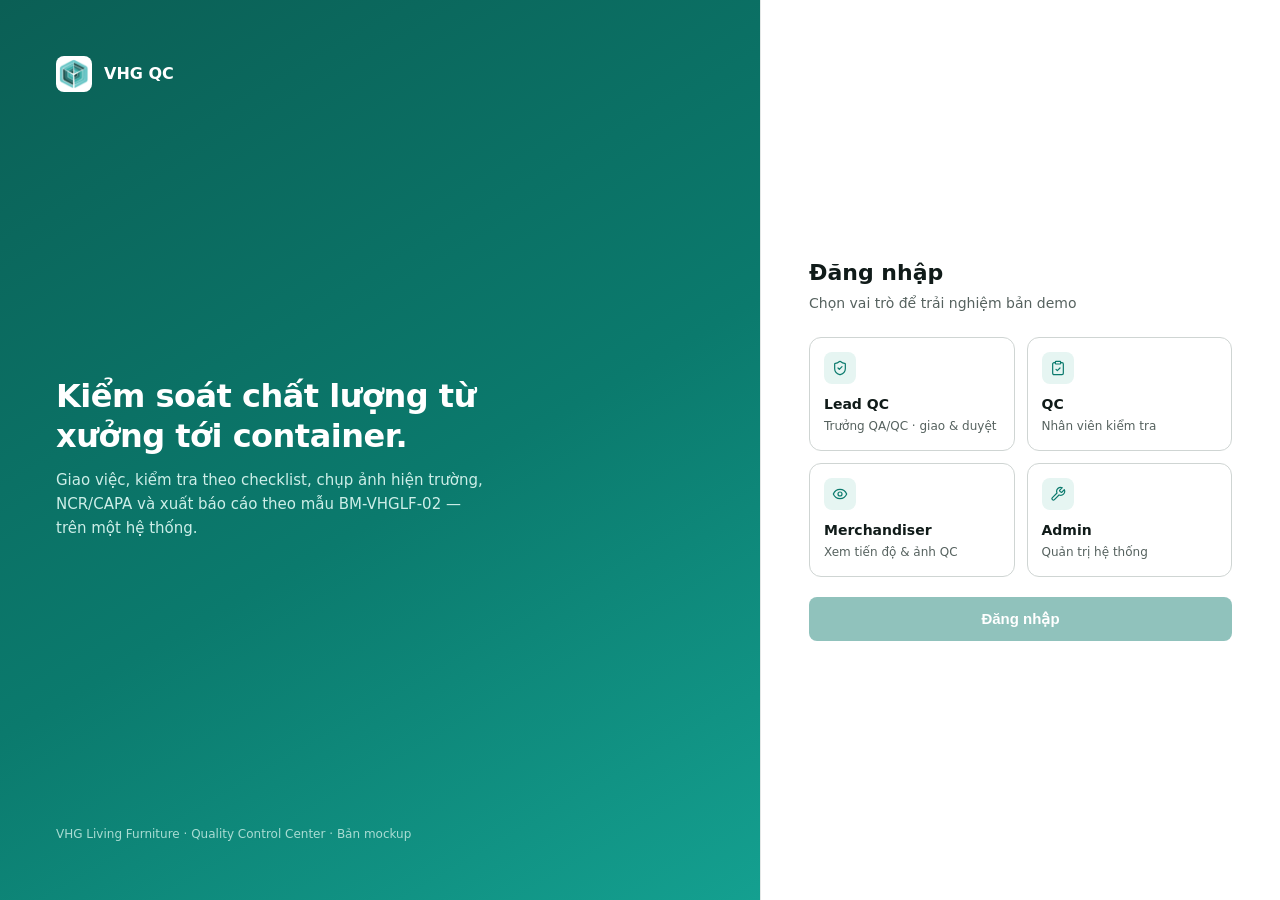
==== vhg-qc.html @ 9bf20093 "Lead QC được sửa và bắt đầu phiếu do chính mình tạo - canEditTask: Lead QC chỉ sửa phiếu có createdB" ====
<!doctype html>
<html lang="vi">
<head>
<meta charset="utf-8">
<meta name="viewport" content="width=device-width, initial-scale=1, viewport-fit=cover">
<link rel="manifest" href="manifest.webmanifest">
<meta name="theme-color" content="#0b7a6d">
<meta name="mobile-web-app-capable" content="yes"><meta name="apple-mobile-web-app-capable" content="yes">
<meta name="apple-mobile-web-app-title" content="VHG QC"><link rel="apple-touch-icon" href="pwa/apple-touch-icon.png">

<title>VHG QC — Quality Control</title>
<style>
/* VHGSTYLE — design tokens ported from vhg-qc.html */
:root{
  --bg:#f5f6f6;--surface:#fff;--surface-2:#f7f8f8;--surface-3:#eef0ef;--hover:#f1f6f5;
  --line:#e3e7e6;--line-2:#cfd5d3;--text:#101b19;--text-2:#3b4744;--muted:#56625f;--muted-2:#6b7673;
  --primary:#0b7a6d;--primary-2:#0f8f80;--primary-soft:#e6f5f2;--primary-line:#b6e1d9;--primary-text:#0b6c61;
  --green:#126b33;--green-fill:#16a34a;--green-soft:#e8f6ed;--amber:#9a4507;--amber-fill:#f59e0b;--amber-soft:#fdf3e1;
  --red:#ad2b27;--red-fill:#dc3b35;--red-soft:#fdecea;--blue:#1d4fd8;--blue-soft:#eaf1fe;--violet:#5b3dc0;--violet-soft:#f0ecfc;
  --shadow-1:0 1px 2px rgba(16,27,25,.05);--shadow-2:0 4px 16px rgba(16,27,25,.08);--shadow-3:0 16px 40px rgba(16,27,25,.16);
  --r:8px;--r-lg:12px;--r-xl:16px;--sidebar-w:240px;--header-h:56px;
  --font:'Inter',ui-sans-serif,system-ui,-apple-system,'Segoe UI',Roboto,sans-serif;
  --card:var(--surface);--accent:var(--primary);--accent-dark:var(--primary-2);--pass:var(--green-fill);--fail:var(--red-fill);
  --na:var(--muted-2);--warn:var(--amber-fill);--border:var(--line);--shadow:var(--shadow-1);color-scheme:light;
}
:root[data-theme="dark"]{
  --bg:#0c1312;--surface:#121b19;--surface-2:#16211f;--surface-3:#1c2926;--hover:#173029;
  --line:#22302d;--line-2:#31423e;--text:#e7efed;--text-2:#c4d0cd;--muted:#93a29e;--muted-2:#6d7c78;
  --primary:#22b5a2;--primary-2:#2fcab5;--primary-soft:#123430;--primary-line:#1f5a52;--primary-text:#4fd6c3;
  --green:#4ade80;--green-soft:#11301f;--amber:#fbbf24;--amber-soft:#33270e;--red:#ff7b74;--red-soft:#3a1a19;
  --blue:#6b9bff;--blue-soft:#172440;--violet:#a78bfa;--violet-soft:#241d3d;
  --shadow-1:0 1px 2px rgba(0,0,0,.3);--shadow-2:0 4px 16px rgba(0,0,0,.35);--shadow-3:0 16px 40px rgba(0,0,0,.5);color-scheme:dark;
}
*{box-sizing:border-box;margin:0;padding:0}
body{font-family:var(--font);font-size:14px;line-height:20px;background:var(--bg);color:var(--text);min-height:100vh;-webkit-font-smoothing:antialiased}
svg.i{width:16px;height:16px;flex:none;stroke:currentColor;fill:none;stroke-width:1.8;stroke-linecap:round;stroke-linejoin:round}

/* ── LOGIN ── */
#login-screen{display:flex;align-items:center;justify-content:center;min-height:100vh;background:var(--bg)}
.login-box{background:var(--card);border-radius:16px;padding:40px;width:420px;box-shadow:0 8px 32px rgba(0,0,0,.12)}
.login-logo{display:flex;align-items:center;gap:10px;margin-bottom:28px}
.login-logo .logo-icon{width:40px;height:40px;background:var(--accent);border-radius:10px;display:flex;align-items:center;justify-content:center;color:#fff;font-size:20px}
.login-logo h1{font-size:20px;font-weight:700;color:var(--accent)}
.login-logo p{font-size:11px;color:var(--muted)}
.role-grid{display:grid;grid-template-columns:1fr 1fr;gap:10px;margin-bottom:20px}
.role-card{border:2px solid var(--border);border-radius:10px;padding:14px;cursor:pointer;transition:.15s;text-align:left}
.role-card:hover{border-color:var(--accent);background:#f0fdf9}
.role-card.selected{border-color:var(--accent);background:#f0fdf9}
.role-card .rc-icon{font-size:22px;margin-bottom:6px}
.role-card .rc-name{font-weight:600;font-size:13px}
.role-card .rc-desc{font-size:11px;color:var(--muted);margin-top:2px}
.btn-login{width:100%;padding:12px;background:var(--accent);color:#fff;border:none;border-radius:8px;font-size:15px;font-weight:600;cursor:pointer;transition:.15s}
.btn-login:hover{background:var(--accent-dark)}
.btn-login:disabled{opacity:.5;cursor:not-allowed}

/* ── APP SHELL ── */
#app{display:none;min-height:100vh}
.sidebar{position:fixed;left:0;top:0;bottom:0;width:var(--sidebar-w);background:var(--card);border-right:1px solid var(--border);display:flex;flex-direction:column;z-index:100}
.sb-header{padding:16px;border-bottom:1px solid var(--border)}
.sb-logo{display:flex;align-items:center;gap:8px}
.sb-logo .logo-icon{width:32px;height:32px;background:var(--accent);border-radius:8px;display:flex;align-items:center;justify-content:center;color:#fff;font-size:16px}
.sb-logo .logo-text{font-weight:700;font-size:14px;color:var(--accent)}
.sb-logo .logo-sub{font-size:10px;color:var(--muted)}
.sb-nav{flex:1;padding:8px 0;overflow-y:auto}
.nav-item{display:flex;align-items:center;gap:10px;padding:9px 14px;cursor:pointer;border-radius:8px;margin:1px 6px;color:var(--muted);font-size:13px;position:relative;transition:.12s}
.nav-item:hover{background:var(--bg);color:var(--text)}
.nav-item.active{background:#f0fdf9;color:var(--accent);font-weight:600}
.nav-item .ni-icon{font-size:16px;width:20px;text-align:center}
.nav-item .ni-badge{margin-left:auto;background:var(--fail);color:#fff;border-radius:99px;font-size:10px;font-weight:700;padding:1px 6px;min-width:18px;text-align:center}
.sb-footer{padding:12px;border-top:1px solid var(--border)}
.user-info{display:flex;align-items:center;gap:8px;padding:8px;border-radius:8px;cursor:pointer;margin-bottom:4px}
.user-info:hover{background:var(--bg)}
.avatar{width:32px;height:32px;border-radius:50%;display:flex;align-items:center;justify-content:center;font-size:12px;font-weight:700;color:#fff;flex-shrink:0}
.user-info .user-name{font-weight:600;font-size:12px}
.user-info .user-role{font-size:10px;color:var(--muted)}
.btn-logout{width:100%;padding:7px;border:1px solid var(--border);background:transparent;border-radius:7px;cursor:pointer;font-size:12px;color:var(--muted);transition:.12s}
.btn-logout:hover{background:var(--fail);color:#fff;border-color:var(--fail)}

/* ── MAIN ── */
.main{margin-left:var(--sidebar-w);min-height:100vh;display:flex;flex-direction:column}
.page-header{position:sticky;top:0;background:var(--card);border-bottom:1px solid var(--border);padding:0 24px;height:var(--header-h);display:flex;align-items:center;justify-content:space-between;z-index:50}
.page-header h2{font-size:17px;font-weight:700}
.page-header .header-actions{display:flex;gap:8px;align-items:center}
.page-content{padding:24px;flex:1}

/* ── COMPONENTS ── */
.kpi-row{display:grid;grid-template-columns:repeat(4,1fr);gap:16px;margin-bottom:24px}
.kpi-card{background:var(--card);border-radius:12px;padding:16px 20px;box-shadow:var(--shadow)}
.kpi-card .kpi-label{font-size:12px;color:var(--muted);margin-bottom:6px}
.kpi-card .kpi-value{font-size:28px;font-weight:700}
.kpi-card.orange .kpi-value{color:var(--warn)}
.kpi-card.red .kpi-value{color:var(--fail)}
.kpi-card.teal .kpi-value{color:var(--accent)}
.kpi-card.green .kpi-value{color:var(--pass)}

.section-title{font-size:14px;font-weight:600;margin-bottom:12px;color:var(--text)}
.card{background:var(--card);border-radius:12px;padding:16px;box-shadow:var(--shadow);margin-bottom:10px}

/* Table */
.tbl-wrap{background:var(--card);border-radius:12px;overflow:hidden;box-shadow:var(--shadow)}
table{width:100%;border-collapse:collapse}
th{font-size:11px;font-weight:600;color:var(--muted);text-transform:uppercase;letter-spacing:.5px;padding:10px 14px;text-align:left;border-bottom:1px solid var(--border);background:var(--bg)}
td{padding:11px 14px;border-bottom:1px solid var(--border);font-size:13px;vertical-align:middle}
tr:last-child td{border-bottom:none}
tr:hover td{background:var(--bg);cursor:pointer}

/* Badges */
.badge{display:inline-flex;align-items:center;gap:4px;padding:3px 8px;border-radius:99px;font-size:11px;font-weight:600}
.badge.pass{background:#dcfce7;color:#15803d}
.badge.fail{background:#fee2e2;color:#b91c1c}
.badge.na{background:#f3f4f6;color:#374151}
.badge.pending{background:#fef3c7;color:#92400e}
.badge.submitted{background:#dbeafe;color:#1d4ed8}
.badge.approved{background:#dcfce7;color:#15803d}
.badge.rejected{background:#fee2e2;color:#b91c1c}
.badge.draft{background:#f3f4f6;color:#374151}
.badge.open{background:#fee2e2;color:#b91c1c}
.badge.in-progress{background:#fef3c7;color:#92400e}
.badge.closed{background:#dcfce7;color:#15803d}
.badge.critical{background:#fee2e2;color:#b91c1c}
.badge.major{background:#fef3c7;color:#92400e}
.badge.minor{background:#f3f4f6;color:#374151}
.badge.role-lead{background:#dbeafe;color:#1d4ed8}
.badge.role-qc{background:#f0fdf9;color:#0f766e}
.badge.role-mer{background:#ede9fe;color:#6d28d9}
.badge.role-admin{background:#f3f4f6;color:#374151}

/* Buttons */
.btn{display:inline-flex;align-items:center;gap:5px;padding:7px 14px;border-radius:7px;font-size:13px;font-weight:500;cursor:pointer;border:none;transition:.12s}
.btn-primary{background:var(--accent);color:#fff}
.btn-primary:hover{background:var(--accent-dark)}
.btn-success{background:var(--pass);color:#fff}
.btn-success:hover{background:#15803d}
.btn-danger{background:var(--fail);color:#fff}
.btn-danger:hover{background:#b91c1c}
.btn-warn{background:var(--warn);color:#fff}
.btn-warn:hover{background:#b45309}
.btn-outline{background:transparent;border:1px solid var(--border);color:var(--text)}
.btn-outline:hover{background:var(--bg)}
.btn-sm{padding:5px 10px;font-size:12px}

/* Filter chips */
.filter-bar{display:flex;gap:6px;margin-bottom:16px;flex-wrap:wrap}
.chip{padding:5px 12px;border-radius:99px;border:1px solid var(--border);cursor:pointer;font-size:12px;font-weight:500;background:var(--card);color:var(--muted);transition:.12s}
.chip:hover,.chip.active{background:var(--accent);color:#fff;border-color:var(--accent)}

/* Tabs */
.tabs{display:flex;border-bottom:2px solid var(--border);margin-bottom:20px}
.tab{padding:8px 16px;cursor:pointer;font-size:13px;font-weight:500;color:var(--muted);border-bottom:2px solid transparent;margin-bottom:-2px;transition:.12s}
.tab:hover{color:var(--text)}
.tab.active{color:var(--accent);border-color:var(--accent)}

/* Type chips */
.type-chip{display:inline-flex;align-items:center;gap:4px;padding:4px 10px;border-radius:6px;font-size:11px;font-weight:700;background:#f0fdf9;color:var(--accent);border:1px solid #99f6e4}

/* Inspect form */
.check-card{background:var(--card);border-radius:10px;padding:16px;margin-bottom:10px;box-shadow:var(--shadow);border-left:3px solid var(--border)}
.check-card.pass-state{border-left-color:var(--pass)}
.check-card.fail-state{border-left-color:var(--fail)}
.check-card.na-state{border-left-color:var(--na)}
.check-label{font-size:14px;font-weight:600;margin-bottom:12px}
.check-btns{display:flex;gap:8px;margin-bottom:10px}
.check-btn{flex:1;padding:9px;border-radius:7px;border:2px solid var(--border);background:transparent;cursor:pointer;font-size:13px;font-weight:600;color:var(--muted);transition:.12s;text-align:center}
.check-btn:hover.pass-btn{border-color:var(--pass);color:var(--pass)}
.check-btn:hover.fail-btn{border-color:var(--fail);color:var(--fail)}
.check-btn:hover.na-btn{border-color:var(--na);color:var(--na)}
.check-btn.pass-btn.active{background:var(--pass);color:#fff;border-color:var(--pass)}
.check-btn.fail-btn.active{background:var(--fail);color:#fff;border-color:var(--fail)}
.check-btn.na-btn.active{background:var(--na);color:#fff;border-color:var(--na)}
.fail-panel{display:none;padding:12px;background:#fef2f2;border-radius:8px;margin-top:8px;border:1px solid #fecaca}
.fail-panel.show{display:block}
.sev-btns{display:flex;gap:6px;margin:8px 0}
.sev-btn{padding:5px 12px;border-radius:6px;border:1px solid var(--border);cursor:pointer;font-size:11px;font-weight:600;background:var(--card);transition:.12s}
.sev-btn.active.critical{background:#fee2e2;color:#b91c1c;border-color:#fca5a5}
.sev-btn.active.major{background:#fef3c7;color:#92400e;border-color:#fcd34d}
.sev-btn.active.minor{background:#f3f4f6;color:#374151;border-color:#d1d5db}
.check-note{width:100%;margin-top:8px;padding:7px 10px;border:1px solid var(--border);border-radius:7px;font-size:13px;background:var(--card);color:var(--text);resize:vertical;min-height:40px;font-family:inherit}
.insp-footer{position:sticky;bottom:0;background:var(--card);border-top:1px solid var(--border);padding:12px 24px;display:flex;align-items:center;justify-content:space-between}
.insp-progress{font-size:13px;color:var(--muted)}
.insp-progress span{font-weight:700;color:var(--text)}

/* Modal */
.modal-overlay{display:none;position:fixed;inset:0;background:rgba(0,0,0,.4);z-index:200;align-items:center;justify-content:center}
.modal-overlay.show{display:flex}
.modal{background:var(--card);border-radius:14px;padding:28px;min-width:440px;max-width:580px;max-height:80vh;overflow-y:auto;position:relative}
.modal-title{font-size:17px;font-weight:700;margin-bottom:4px}
.modal-sub{font-size:12px;color:var(--muted);margin-bottom:20px}
.form-group{margin-bottom:16px}
.form-label{display:block;font-size:12px;font-weight:600;color:var(--muted);margin-bottom:6px;text-transform:uppercase;letter-spacing:.4px}
.form-input,.form-select,.form-textarea{width:100%;padding:9px 12px;border:1px solid var(--border);border-radius:8px;font-size:13px;background:var(--card);color:var(--text);font-family:inherit}
.form-input:focus,.form-select:focus,.form-textarea:focus{outline:none;border-color:var(--accent);box-shadow:0 0 0 2px rgba(13,148,136,.12)}
.form-textarea{resize:vertical;min-height:70px}
.type-chips-grid{display:grid;grid-template-columns:repeat(4,1fr);gap:6px}
.type-sel{padding:7px 6px;border:2px solid var(--border);border-radius:7px;cursor:pointer;text-align:center;font-size:11px;font-weight:700;transition:.12s;color:var(--muted)}
.type-sel:hover{border-color:var(--accent);color:var(--accent)}
.type-sel.selected{border-color:var(--accent);background:#f0fdf9;color:var(--accent)}
.modal-footer{display:flex;justify-content:flex-end;gap:8px;margin-top:20px;padding-top:16px;border-top:1px solid var(--border)}

/* Right panel */
.side-panel.full{width:calc(100vw - 240px)}
.df-etxt{width:100%;min-height:0;resize:vertical;font:inherit;font-size:13px;line-height:1.5;padding:5px 8px;background:transparent;border:1px dashed var(--border);border-radius:6px}
.df-etxt:hover{border-color:var(--accent)}.df-etxt:focus{background:var(--card);border-style:solid;outline:none;border-color:var(--accent)}
.df-etxt.df-b{font-weight:700}.df-etxt.df-spec{font-size:12px;color:var(--muted);margin-top:3px}
.side-panel{position:fixed;right:-110vw;top:0;bottom:0;width:min(1000px,85vw);background:var(--card);border-left:1px solid var(--border);z-index:150;overflow-y:auto;transition:right .2s ease;box-shadow:-4px 0 20px rgba(0,0,0,.08)}
.side-panel.open{right:0}
.sp-header{padding:16px 20px;border-bottom:1px solid var(--border);display:flex;align-items:center;justify-content:space-between;position:sticky;top:0;background:var(--card)}
.sp-body{padding:20px}
.sp-close{background:none;border:none;cursor:pointer;font-size:20px;color:var(--muted);padding:4px}
.sp-overlay{display:none;position:fixed;inset:0;z-index:149}
.sp-overlay.show{display:block}

/* NCR warning */
.ncr-warn{background:#fffbeb;border:1px solid #fcd34d;border-radius:8px;padding:12px;margin-bottom:12px;display:flex;align-items:flex-start;gap:8px}
.ncr-warn .warn-icon{font-size:16px;flex-shrink:0;margin-top:1px}
.ncr-warn .warn-text{font-size:13px}
.ncr-warn .warn-text strong{display:block;margin-bottom:2px;color:var(--warn)}

/* Info row */
.info-row{display:flex;align-items:center;justify-content:space-between;padding:8px 0;border-bottom:1px solid var(--border)}
.info-row:last-child{border-bottom:none}
.info-row .info-label{font-size:12px;color:var(--muted)}
.info-row .info-value{font-size:13px;font-weight:500}

/* Progress bar */
.progress-bar{height:6px;background:var(--border);border-radius:3px;overflow:hidden;margin-top:4px}
.progress-fill{height:100%;border-radius:3px;background:var(--accent);transition:width .3s}

/* Staff card */
.staff-grid{display:grid;grid-template-columns:repeat(2,1fr);gap:14px}
.staff-card{background:var(--card);border-radius:12px;padding:16px;box-shadow:var(--shadow);display:flex;gap:12px}
.staff-card .staff-info{flex:1}
.staff-card .staff-name{font-weight:600;font-size:14px}
.staff-card .staff-role{font-size:11px;color:var(--muted);margin-bottom:10px}
.staff-stat{display:flex;justify-content:space-between;align-items:center;font-size:12px;padding:3px 0}
.staff-stat .ss-label{color:var(--muted)}
.staff-stat .ss-val{font-weight:600}
.ss-val.red{color:var(--fail)}
.ss-val.orange{color:var(--warn)}

/* SVG chart */
.chart-wrap{background:var(--card);border-radius:12px;padding:20px;box-shadow:var(--shadow);margin-bottom:20px}
.chart-title{font-size:13px;font-weight:600;margin-bottom:16px}

/* Toast */
#toast{position:fixed;bottom:24px;right:24px;z-index:999;pointer-events:none}
.toast{background:#1f2937;color:#fff;padding:12px 18px;border-radius:10px;font-size:13px;margin-top:8px;box-shadow:0 4px 20px rgba(0,0,0,.2);animation:slideIn .2s;display:flex;align-items:center;gap:8px}
.toast.success{background:#14532d}
.toast.error{background:#7f1d1d}
@keyframes slideIn{from{transform:translateX(100px);opacity:0}to{transform:translateX(0);opacity:1}}

/* Checklist review */
.review-item{display:flex;align-items:flex-start;gap:10px;padding:10px 0;border-bottom:1px solid var(--border)}
.review-item:last-child{border-bottom:none}
.review-item .ri-label{flex:1;font-size:13px}
.review-item .ri-note{font-size:11px;color:var(--muted);margin-top:2px}

/* Photo grid */
.photo-grid{display:grid;grid-template-columns:repeat(3,1fr);gap:10px}
.photo-tile{background:var(--bg);border-radius:8px;aspect-ratio:4/3;display:flex;align-items:center;justify-content:center;font-size:12px;color:var(--muted);text-align:center;padding:8px;border:1px solid var(--border)}

/* Empty state */
.empty-state{text-align:center;padding:60px 20px;color:var(--muted)}
.empty-state .es-icon{font-size:40px;margin-bottom:12px}
.empty-state p{font-size:14px}

/* Reject panel */
.reject-panel{display:none;padding:14px;background:#fef2f2;border-radius:8px;margin-top:8px;border:1px solid #fecaca}
.reject-panel.show{display:block}

:root[data-theme="dark"] .fail-panel{background:#2d1515;border-color:#7f1d1d}
:root[data-theme="dark"] .ncr-warn{background:#1c1a0e;border-color:#78350f}
:root[data-theme="dark"] .type-sel.selected{background:#0d2922}
:root[data-theme="dark"] th{background:var(--bg)}
:root[data-theme="dark"] .reject-panel{background:#2d1515;border-color:#7f1d1d}
:root[data-theme="dark"] .np-item.unread{background:#0d2922}
.bell-wrap{position:relative}
.bell-btn{position:relative;background:transparent;border:1px solid var(--border);border-radius:8px;width:36px;height:36px;cursor:pointer;font-size:16px}
.bell-badge{position:absolute;top:-5px;right:-5px;background:var(--fail);color:#fff;border-radius:99px;font-size:10px;font-weight:700;padding:1px 5px;min-width:16px}
.notif-pop{display:none;position:absolute;right:0;top:44px;width:340px;max-height:420px;overflow:auto;background:var(--card);border:1px solid var(--border);border-radius:12px;box-shadow:0 10px 30px rgba(0,0,0,.15);z-index:300}
.notif-pop.show{display:block}
.np-head{display:flex;justify-content:space-between;align-items:center;padding:10px 12px;border-bottom:1px solid var(--border);position:sticky;top:0;background:var(--card)}
.np-item{padding:10px 12px;border-bottom:1px solid var(--border);font-size:13px;cursor:pointer}
.np-item:hover{background:var(--bg)}
.np-item.unread{background:#f0fdf9;border-left:3px solid var(--accent)}
.np-time{font-size:11px;color:var(--muted);margin-top:2px}
.np-empty{padding:24px;text-align:center;color:var(--muted);font-size:13px}
.thumbs{display:flex;flex-wrap:wrap;gap:8px;margin-top:8px}
.thumb-wrap{position:relative;width:72px}
.thumb{width:72px;height:72px;object-fit:cover;border-radius:6px;border:1px solid var(--border);cursor:zoom-in;display:block}
.thumb-del{position:absolute;top:-6px;right:-6px;width:20px;height:20px;border-radius:50%;border:none;background:var(--fail);color:#fff;font-size:11px;cursor:pointer}
.thumb-cap{font-size:10px;color:var(--muted);white-space:nowrap;overflow:hidden;text-overflow:ellipsis}
.fol-box{padding:10px 12px;background:var(--bg);border-radius:8px;margin-bottom:12px}
.fol-av{display:flex;gap:2px}
.tl{border-left:2px solid var(--border);margin-left:6px;padding-left:14px}
.tl-ev{position:relative;font-size:12px;margin-bottom:10px}
.tl-ev:before{content:'';position:absolute;left:-20px;top:3px;width:10px;height:10px;border-radius:50%;background:var(--accent)}
.tl-sub{color:var(--muted);margin-top:2px}
.ph-card{background:var(--card);border-radius:10px;overflow:hidden;box-shadow:var(--shadow)}
.ph-card img{width:100%;aspect-ratio:4/3;object-fit:cover;display:block;cursor:zoom-in}
.ph-cap{padding:8px 10px;font-size:12px}
.ph-cap span{color:var(--muted);font-size:11px}

/* ===== VHGSTYLE overrides: prototype look ===== */
#login-screen{display:grid;grid-template-columns:minmax(0,1fr) 520px;align-items:stretch;justify-content:stretch;min-height:100vh;background:var(--surface)}
.login-art{background:linear-gradient(150deg,#0b5f55 0%,#0b7a6d 55%,#14a090 100%);color:#fff;padding:56px;display:flex;flex-direction:column;justify-content:space-between}
.login-art h2{font-size:32px;line-height:40px;font-weight:700;letter-spacing:-.5px;max-width:460px}
.login-art p{color:#cdeee8;margin-top:12px;max-width:440px;font-size:15px;line-height:24px}
.login-art .la-brand{display:flex;align-items:center;gap:12px;font-weight:700;font-size:16px}
.login-art .la-brand img{width:36px;height:36px;border-radius:8px;background:#fff;padding:3px}
.login-art .la-foot{font-size:12px;color:#a9dcd3}
.login-box{width:auto;border-radius:0;box-shadow:none;display:flex;flex-direction:column;justify-content:center;padding:48px;background:var(--surface);border-left:1px solid var(--line)}
.login-box h1{font-size:22px;line-height:28px;font-weight:700}
.login-box .lb-sub{color:var(--muted);margin:6px 0 24px}
.role-grid{display:grid;grid-template-columns:1fr 1fr;gap:12px;margin-bottom:20px}
.role-card{border:1px solid var(--line-2);border-radius:var(--r-lg);padding:14px;cursor:pointer;transition:.12s;background:var(--surface)}
.role-card:hover{border-color:var(--primary-line);background:var(--hover)}
.role-card.selected{border-color:var(--primary);background:var(--primary-soft);box-shadow:0 0 0 1px var(--primary)}
.role-card .rc-icon{width:32px;height:32px;border-radius:8px;display:grid;place-items:center;background:var(--primary-soft);color:var(--primary);margin-bottom:10px}
.role-card .rc-name{font-weight:600;font-size:14px}
.role-card .rc-desc{font-size:12px;color:var(--muted);margin-top:2px}
.btn-login{width:100%;height:44px;background:var(--primary);color:#fff;border:0;border-radius:var(--r);font-size:15px;font-weight:600;cursor:pointer}
.btn-login:hover{background:var(--primary-2)}.btn-login:disabled{opacity:.45;cursor:not-allowed}
@media(max-width:900px){#login-screen{grid-template-columns:1fr}.login-art{display:none}}

.sidebar{width:var(--sidebar-w);background:var(--surface);border-right:1px solid var(--line)}
.brand{display:flex;align-items:center;gap:12px;height:var(--header-h);padding:0 20px;border-bottom:1px solid var(--line)}
.brand-mark{width:28px;height:28px;flex:none}
.brand b{display:block;font-size:14px;line-height:20px;font-weight:700}
.brand small{display:block;font-size:12px;line-height:16px;color:var(--muted)}
.sb-nav{padding:12px}
.nav-item{display:flex;align-items:center;gap:12px;height:36px;padding:0 8px;margin:1px 0;border-radius:var(--r);color:var(--text-2);font-weight:500;font-size:14px}
.nav-item:hover{background:var(--surface-3);color:var(--text)}
.nav-item.active{background:var(--primary-soft);color:var(--primary-text);font-weight:500}
.nav-item .ni-icon{display:grid;place-items:center;width:16px}
.nav-item .cnt{margin-left:auto;min-width:20px;height:20px;padding:0 6px;border-radius:999px;background:var(--surface-3);color:var(--muted);font-size:12px;font-weight:600;display:grid;place-items:center}
.nav-item .cnt.hot{background:var(--red-fill);color:#fff}
.sb-footer{display:flex;align-items:center;gap:12px;padding:12px 16px;border-top:1px solid var(--line)}
.user-info{flex:1;min-width:0;display:flex;align-items:center;gap:12px;padding:0;margin:0}
.user-info:hover{background:none}
.user-info .user-name{font-size:13px;line-height:18px;font-weight:600}
.user-info .user-role{font-size:12px;line-height:16px;color:var(--muted)}
.avatar{width:32px;height:32px;border-radius:50%;font-size:12px;font-weight:600}
.btn-logout{width:32px;height:32px;padding:0;display:grid;place-items:center;border:1px solid var(--line);border-radius:var(--r);background:var(--surface);color:var(--muted)}
.btn-logout:hover{background:var(--red-soft);color:var(--red);border-color:var(--red-soft)}

.topbar{position:sticky;top:0;z-index:50;height:var(--header-h);display:flex;align-items:center;gap:12px;padding:0 24px;background:color-mix(in srgb,var(--surface) 92%,transparent);backdrop-filter:blur(8px);border-bottom:1px solid var(--line)}
.search{position:relative;width:320px;max-width:100%}
.search svg.i{position:absolute;left:12px;top:10px;color:var(--muted-2)}
.search input{width:100%;height:36px;padding:0 36px;border:1px solid var(--line);border-radius:var(--r);background:var(--surface-2);color:var(--text);font:inherit}
.search input:focus{outline:none;border-color:var(--primary);background:var(--surface);box-shadow:0 0 0 3px var(--primary-soft)}
.search kbd{position:absolute;right:8px;top:8px;height:20px;min-width:20px;padding:0 5px;border:1px solid var(--line-2);border-radius:4px;font:500 11px/18px var(--font);color:var(--muted);text-align:center;background:var(--surface)}
.spop{position:absolute;left:0;right:0;top:42px;background:var(--surface);border:1px solid var(--line);border-radius:var(--r-lg);box-shadow:var(--shadow-3);max-height:360px;overflow:auto;z-index:60}
.spop .sp-it{padding:9px 12px;border-bottom:1px solid var(--line);cursor:pointer;font-size:13px}
.spop .sp-it:hover{background:var(--hover)}
.spop .sp-it small{display:block;color:var(--muted);font-size:12px}
.top-right{margin-left:auto;display:flex;align-items:center;gap:8px}
.sync{display:inline-flex;align-items:center;gap:8px;height:32px;padding:0 12px;border-radius:999px;background:var(--green-soft);color:var(--green);font-size:13px;font-weight:500;border:0}
.sync:before{content:'';width:8px;height:8px;border-radius:50%;background:var(--green-fill)}
.icon-btn,.bell-btn{position:relative;display:grid;place-items:center;width:36px;height:36px;border-radius:var(--r);border:1px solid var(--line);background:var(--surface);color:var(--muted);font:600 13px var(--font);cursor:pointer}
.icon-btn:hover,.bell-btn:hover{background:var(--surface-3);color:var(--text)}
.bell-badge{top:-6px;right:-6px;background:var(--red-fill)}
.notif-pop{border-color:var(--line);border-radius:var(--r-lg);box-shadow:var(--shadow-3)}
.np-item.unread{background:var(--primary-soft);border-left-color:var(--primary)}

.main{margin-left:var(--sidebar-w)}
.page-head{display:flex;align-items:flex-start;gap:16px;padding:28px 32px 0}
.page-head .ph-t{flex:1;min-width:0}
.page-head h1{font-size:28px;line-height:36px;font-weight:700;letter-spacing:-.4px}
.page-head .ph-sub{color:var(--muted);margin-top:4px;font-size:14px}
.page-head .header-actions{display:flex;gap:8px;align-items:center;flex-wrap:wrap}
.page-content{padding:24px 32px 40px}

.card,.kpi-card,.tbl-wrap,.chart-wrap,.staff-card,.check-card,.ph-card{border:1px solid var(--line);box-shadow:var(--shadow-1);border-radius:var(--r-lg)}
.kpi-card{padding:20px}
.kpi-card .kpi-label{font-size:13px;color:var(--muted)}
.kpi-card .kpi-value{font-size:28px;line-height:36px;letter-spacing:-.4px}
.section-title{font-size:16px;line-height:24px;font-weight:600}
th{background:var(--surface-2);color:var(--muted);font-size:12px;font-weight:500;text-transform:none;letter-spacing:0;padding:10px 16px;border-bottom:1px solid var(--line)}
td{padding:12px 16px;border-bottom:1px solid var(--line)}
tr:hover td{background:var(--hover)}

.btn{height:36px;padding:0 16px;border-radius:var(--r);font-size:14px;font-weight:500;gap:8px;justify-content:center;border:1px solid transparent}
.btn-sm{height:32px;padding:0 12px;font-size:13px}
.btn-primary{background:var(--primary);color:#fff}.btn-primary:hover{background:var(--primary-2)}
.btn-success{background:var(--primary);color:#fff}.btn-success:hover{background:var(--primary-2)}
.btn-outline{background:var(--surface);border-color:var(--line-2);color:var(--text)}.btn-outline:hover{background:var(--surface-3)}
.btn-danger{background:var(--red-fill);color:#fff}.btn-warn{background:var(--amber-fill);color:#fff}

.badge{padding:2px 8px;border-radius:999px;font-size:12px;font-weight:500;line-height:18px}
.badge.pass,.badge.approved,.badge.closed{background:var(--green-soft);color:var(--green)}
.badge.fail,.badge.rejected,.badge.open,.badge.critical{background:var(--red-soft);color:var(--red)}
.badge.pending,.badge.in-progress,.badge.major{background:var(--amber-soft);color:var(--amber)}
.badge.submitted,.badge.role-lead{background:var(--blue-soft);color:var(--blue)}
.badge.na,.badge.draft,.badge.minor,.badge.role-admin{background:var(--surface-3);color:var(--muted)}
.badge.role-qc{background:var(--primary-soft);color:var(--primary-text)}.badge.role-mer{background:var(--violet-soft);color:var(--violet)}
.type-chip{background:var(--primary-soft);color:var(--primary-text);border-color:var(--primary-line);border-radius:6px}

.tabs{border-bottom:1px solid var(--line);gap:4px}
.tab{padding:10px 12px;font-size:14px;color:var(--muted);border-bottom:2px solid transparent;margin-bottom:-1px}
.tab.active{color:var(--primary-text);border-color:var(--primary)}
.chip{border-color:var(--line-2);background:var(--surface);color:var(--text-2);height:32px;display:inline-flex;align-items:center}
.chip:hover{background:var(--surface-3);color:var(--text);border-color:var(--line-2)}
.chip.active{background:var(--primary-soft);color:var(--primary-text);border-color:var(--primary-line)}

.modal-overlay{background:rgba(9,20,18,.45);backdrop-filter:blur(2px)}
.modal{border:1px solid var(--line);border-radius:var(--r-xl);box-shadow:var(--shadow-3)}
.form-label{text-transform:none;letter-spacing:0;font-size:13px;color:var(--text-2);font-weight:500}
.form-input,.form-select,.form-textarea{border-color:var(--line-2);border-radius:var(--r);background:var(--surface)}
.form-input:focus,.form-select:focus,.form-textarea:focus{border-color:var(--primary);box-shadow:0 0 0 3px var(--primary-soft)}
.type-sel.selected{background:var(--primary-soft);border-color:var(--primary);color:var(--primary-text)}
.side-panel{border-left:1px solid var(--line);box-shadow:none}.side-panel.open{box-shadow:var(--shadow-3)}
.toast{background:#13201e;border-radius:var(--r-lg);box-shadow:var(--shadow-3);font-size:14px}
.toast.success:before{content:'';width:20px;height:20px;border-radius:6px;background:var(--green-fill) url("data:image/svg+xml,%3Csvg xmlns='http://www.w3.org/2000/svg' viewBox='0 0 24 24' fill='none' stroke='white' stroke-width='3'%3E%3Cpath d='M20 6 9 17l-5-5'/%3E%3C/svg%3E") center/12px no-repeat;flex:none}
.toast.success{background:#13201e}.toast.error{background:#3a1312}

.ring{--p:0;--c:var(--primary);position:relative;width:64px;height:64px;flex:none;border-radius:50%;background:conic-gradient(var(--c) calc(var(--p)*1%),var(--surface-3) 0)}
.ring:after{content:'';position:absolute;inset:7px;border-radius:50%;background:var(--surface)}
.ring b{position:absolute;inset:0;display:grid;place-items:center;z-index:1;font-size:14px;font-weight:700}
.score-head{display:flex;align-items:center;gap:16px;padding:16px;border:1px solid var(--line);border-radius:var(--r-lg);margin-bottom:16px}
.decide{margin-top:16px;border:1px solid var(--line);border-radius:var(--r-lg);overflow:hidden}
.decide-h{padding:14px 16px;border-bottom:1px solid var(--line)}
.decide-h b{display:block;font-size:16px}.decide-h small{color:var(--muted)}
.decide-b{padding:16px;display:flex;flex-direction:column;gap:10px}
.decide-b .btn{width:100%;height:44px}
.decide-st{padding:12px;border-radius:var(--r);font-size:13px}
.decide-st.bad{background:var(--red-soft);color:var(--red);border:1px solid color-mix(in srgb,var(--red) 25%,transparent)}
.decide-st.good{background:var(--green-soft);color:var(--green)}
.decide-note{font-size:12px;color:var(--muted)}

/* ===== RESPONSIVE / MOBILE-FIRST LAYER (additive) ===== */
.sb-backdrop{display:none;position:fixed;inset:0;background:rgba(9,20,18,.45);z-index:140}
.sb-backdrop.show{display:block}
.menu-btn{display:none}
@media(max-width:1024px){
  .kpi-row{grid-template-columns:repeat(2,1fr)}
  .staff-grid{grid-template-columns:1fr}
  .search{width:220px}
}
@media(max-width:860px){
  .menu-btn{display:grid}
  .sidebar{transform:translateX(-100%);transition:transform .22s ease;z-index:160;width:min(280px,82vw)}
  .sidebar.open{transform:none;box-shadow:var(--shadow-3)}
  .main{margin-left:0}
  .topbar{padding:0 12px;gap:8px}
  .search{flex:1;width:auto;min-width:0}
  .search kbd{display:none}
  .page-head{padding:16px 16px 0}
  .page-head h1{font-size:22px;line-height:28px}
  .page-content{padding:16px}
  .kpi-row{grid-template-columns:repeat(2,1fr);gap:12px}
  .modal{min-width:0;width:calc(100vw - 24px);max-width:none;padding:20px}
  .side-panel,.side-panel.full{width:100vw}
  .tbl-wrap{overflow-x:auto}
  .insp-footer{padding:10px 12px;flex-wrap:wrap;gap:8px}
  .insp-footer>:first-child{flex:1 1 100%;min-width:0}
  .insp-footer>:first-child .progress-bar{width:100% !important}
  .insp-footer>:last-child{flex:1 1 100%}
  .insp-footer>:last-child .btn{flex:1 1 auto;white-space:nowrap;padding-left:10px;padding-right:10px;justify-content:center}
  .check-btn{padding:12px 8px}
  .df-item-h{gap:8px}
  .df-item-r{width:100%}
  .ppf-b{padding:9px 13px}
  .notif-pop{position:fixed;top:calc(var(--header-h) + 6px);left:12px;right:12px;width:auto;max-height:min(420px,calc(100dvh - var(--header-h) - 24px))}
}
@media(max-width:480px){
  .page-head .ph-sub:empty{display:none}
  .page-head{flex-wrap:wrap}.page-head .ph-t{flex:1 1 100%;max-width:100%}
  .page-head h1{white-space:nowrap;overflow:hidden;text-overflow:ellipsis;font-size:clamp(18px,5.6vw,22px)}
  .insp-filter{display:grid !important;grid-template-columns:1fr 1fr;gap:8px !important;padding:10px !important}
  .insp-filter .if-q{grid-column:1/-1;width:100% !important;height:38px}
  .insp-filter select{width:100% !important;height:38px}
  .insp-filter select:last-of-type{grid-row:2;grid-column:2}
  .insp-filter #if-presets{grid-column:1/-1;display:grid !important;grid-template-columns:repeat(5,minmax(0,1fr));gap:4px !important}
  .insp-filter #if-presets .chip{white-space:nowrap;padding:6px 0;font-size:11.5px;letter-spacing:-.2px;text-align:center;justify-content:center;min-width:0}
  .insp-filter .if-foot{grid-column:1/-1;margin-left:0 !important;justify-content:space-between}
  .insp-filter .if-foot .btn{flex:none !important;width:auto !important;height:34px !important}
  #insp-tabs{flex-wrap:nowrap;overflow-x:auto;scrollbar-width:none}
  #insp-tabs::-webkit-scrollbar{display:none}
  #insp-tabs .tab{white-space:nowrap;flex:none}
  .page-head{padding-bottom:0}
  .page-head+.page-content,.page-content{padding-top:12px}
  .kpi-row{grid-template-columns:repeat(4,minmax(0,1fr));gap:0;margin-bottom:16px;background:var(--card);border:1px solid var(--line);border-radius:var(--r-lg);overflow:hidden}
  .kpi-row:has(> :nth-child(5)){grid-template-columns:repeat(3,minmax(0,1fr))}
  .kpi-row:has(> :nth-child(3):last-child){grid-template-columns:repeat(3,minmax(0,1fr))}
  .kpi-row:has(> :nth-child(2):last-child){grid-template-columns:repeat(2,minmax(0,1fr))}
  .kpi-card{padding:10px 6px;border:0;border-radius:0;box-shadow:none;display:flex;flex-direction:column-reverse;align-items:center;text-align:center;min-width:0}
  .kpi-card+.kpi-card{border-left:1px solid var(--line)}
  .kpi-card .kpi-label{font-size:11px;line-height:14px;margin:2px 0 0;white-space:normal;overflow-wrap:anywhere}
  .kpi-card .kpi-value{font-size:20px;line-height:26px}
  .type-chips-grid{grid-template-columns:repeat(2,1fr)}
  .photo-grid{grid-template-columns:repeat(2,1fr)}
  .staff-card{flex-direction:column}
  .page-head{flex-direction:column}
  .page-head .header-actions{width:100%;justify-content:flex-start}
  .sync{display:none}
  .modal-footer{flex-direction:column-reverse}
  .modal-footer .btn{width:100%}
}

/* ===== Staff cards ===== */
.staff-grid2{display:grid;grid-template-columns:repeat(auto-fill,minmax(270px,1fr));gap:14px}
.staff-card2{background:var(--card);border:1px solid var(--line);border-radius:var(--r-lg);padding:16px;box-shadow:var(--shadow-1)}
.sc-head{display:flex;align-items:center;gap:12px;margin-bottom:14px}
.sc-name{font-weight:600;font-size:15px;white-space:nowrap;overflow:hidden;text-overflow:ellipsis}
.sc-sub{display:flex;align-items:center;gap:8px;margin-top:4px;flex-wrap:wrap}
.sc-org{font-size:12px;color:var(--muted)}
.sc-grid{display:grid;grid-template-columns:repeat(3,1fr);gap:8px;margin-bottom:14px}
.sc-stat{background:var(--surface-2);border-radius:var(--r);padding:8px 6px;text-align:center}
.sc-n{font-weight:700;font-size:18px;line-height:1.1;font-variant-numeric:tabular-nums}
.sc-l{font-size:11px;color:var(--muted);margin-top:3px}
.sc-bar-l{font-size:11px;color:var(--muted);margin-bottom:4px}

/* ===== Responsive table → cards (mobile) ===== */
.st-filter{display:flex;flex-wrap:wrap;align-items:center;gap:10px;margin-bottom:12px}
.st-filter .form-input{width:220px;height:36px;padding:6px 12px;font-size:13px}
.st-chips{display:flex;gap:6px}
.st-busy{display:flex;align-items:center;gap:6px;font-size:13px;color:var(--muted);cursor:pointer;margin-left:auto}
.st-tag-out{background:#f3e8ff;color:#7c3aed;font-size:10.5px;padding:1px 7px;margin-left:6px;vertical-align:1px}
@media(max-width:640px){.st-filter .form-input{width:100%}.st-busy{margin-left:0}}
.staff-tbl td.st-n,.staff-tbl td.st-n span{color:var(--text)}.staff-tbl td.st-n span.st-z{color:var(--muted) !important;opacity:.6}
.st-gh{display:flex;align-items:baseline;justify-content:space-between;gap:12px;margin-bottom:10px}
.st-gt{font-size:16px;font-weight:700}
.st-gc{margin-left:8px;font-size:12px;color:var(--muted);background:var(--bg);border:1px solid var(--line);border-radius:999px;padding:1px 8px}
.st-gs{display:flex;gap:12px;font-size:13px;color:var(--muted)}
.st-idle{margin-top:10px;font-size:13px;color:var(--muted)}.st-idle span{color:var(--text)}
.staff-tbl th:first-child{width:32%}
.staff-tbl th:last-child{width:190px}
.pi-card{max-width:1180px;margin-bottom:12px;padding:0 !important;overflow:hidden}
.pi-sum{cursor:pointer;font-weight:700;font-size:14px;padding:12px 16px;list-style:none;display:flex;align-items:center;gap:8px}
.pi-sum::-webkit-details-marker{display:none}
.pi-sum::before{content:'';width:6px;height:6px;border-right:2px solid var(--muted);border-bottom:2px solid var(--muted);transform:rotate(-45deg);transition:.15s;margin-right:2px}
details[open]>.pi-sum::before{transform:rotate(45deg)}
.pi-sum span{font-weight:400;font-size:12px;color:var(--muted);background:var(--bg);border:1px solid var(--line);border-radius:999px;padding:0 8px}
.pi-body{padding:0 16px 14px}
.pi-meta{display:flex;flex-wrap:wrap;gap:6px 24px;font-size:13px;margin-bottom:10px}
.pi-meta i{font-style:normal;color:var(--muted);margin-right:6px}
.pi-meta em{font-style:normal;font-size:12px}
.pi-tbl{width:100%;border-collapse:collapse;font-size:12.5px}
.pi-tbl th{font-size:11.5px;font-weight:500;color:var(--muted);text-align:left;padding:6px 8px;border-bottom:1px solid var(--line);background:var(--bg)}
.pi-tbl td{padding:7px 8px;border-bottom:1px solid var(--line);vertical-align:top}
.pi-tbl .pi-code{font-weight:600;white-space:nowrap}
.pi-tbl .pi-q{text-align:right;white-space:nowrap;font-variant-numeric:tabular-nums}
.pi-tbl .pi-q span{color:var(--muted);font-size:11.5px}
.pi-tbl tfoot td{border-bottom:0;font-weight:700;text-align:right}
@media(max-width:640px){.pi-tbl thead{display:none}.pi-tbl tr{display:grid;grid-template-columns:20px 1fr auto;gap:2px 8px;padding:8px 0;border-bottom:1px solid var(--line)}.pi-tbl td{border:0;padding:0}.pi-tbl td:nth-child(3){grid-column:2/-1;grid-row:2;color:var(--muted);font-size:12px}.pi-tbl tfoot tr{grid-template-columns:1fr auto;border:0}.pi-tbl tfoot td[colspan]{grid-column:auto}}
@media screen and (max-width:640px){
  .df-scroll{overflow-x:visible}
  table.df-tbl:not(.df-kv){border:0;background:transparent}
  table.df-tbl:not(.df-kv) thead{display:none}
  table.df-tbl:not(.df-kv),table.df-tbl:not(.df-kv) tbody{display:block;width:100%}
  table.df-tbl:not(.df-kv) tr{display:flex;flex-wrap:wrap;gap:0 6px;background:var(--card);border:1px solid var(--line);border-radius:10px;padding:8px 10px;margin-bottom:8px}
  table.df-tbl:not(.df-kv) td{display:flex;align-items:center;justify-content:space-between;gap:10px;flex:1 1 100%;border:0;border-bottom:1px dashed var(--line);padding:5px 0;min-width:0;text-align:right;background:transparent !important}
  table.df-tbl:not(.df-kv) td:last-child{border-bottom:0}
  table.df-tbl:not(.df-kv) td::before{content:attr(data-label);color:var(--muted);font-size:11.5px;text-align:left;flex:0 1 45%;min-width:0}
  table.df-tbl:not(.df-kv) td:not([data-label])::before,table.df-tbl:not(.df-kv) td[data-label=""]::before{display:none}
  table.df-tbl:not(.df-kv) td:first-child{display:block;flex:1 1 100%;text-align:left;font-weight:600;font-size:13px}
  table.df-tbl:not(.df-kv) td:first-child>*{max-width:100%}
  table.df-tbl:not(.df-kv) td.df-num{flex:0 0 auto;border:0;font-weight:700;color:var(--muted);font-size:12px}
  table.df-tbl:not(.df-kv) td.df-num+td{flex:1 1 0}
  table.df-tbl:not(.df-kv) td:first-child::before{display:none}
  table.df-tbl:not(.df-kv) td:empty{display:none}
  table.df-tbl:not(.df-kv) td>*{max-width:62%}
  table.df-tbl:not(.df-kv) td input.df-in,table.df-tbl:not(.df-kv) td textarea{width:100% !important;max-width:62%}
  table.df-tbl:not(.df-kv) td select.df-in{max-width:62%}
  table.df-tbl:not(.df-kv) tr.row-fail{border-color:rgba(220,38,38,.4)}
  table.df-tbl:not(.df-kv) tr.row-na{opacity:.75}
  table.df-tbl:not(.df-kv) tr.row-sum{background:var(--bg)}
  table.df-ww td.cc{flex:1 1 calc(50% - 6px);font-size:11.5px}
  table.df-ww td.cc::before{flex:1 1 auto}
  table.df-tbl.df-kv,table.df-kv tbody,table.df-kv tr{display:block;width:100%}
  table.df-kv tr{border-bottom:0}
  table.df-kv th,table.df-kv td{display:block;width:100% !important;border-bottom:0}
  table.df-kv th{padding-bottom:2px;border-top:1px solid var(--border)}
  table.df-kv td{padding-top:0;border-top:0}
  table.df-kv tr:last-child td:last-child{border-bottom:1px solid var(--border)}
  table.df-kv td input,table.df-kv td select,table.df-kv td textarea{max-width:100%}
}
.login-user{margin:4px 0 14px;text-align:left}.login-user label{display:block;font-size:12.5px;color:var(--muted);margin-bottom:6px}.login-user select{width:100%;height:42px}
.ww-code{cursor:pointer;border-bottom:1px dashed var(--muted)}.ww-code:hover{color:var(--accent)}
.ww-phb.has{background:var(--accent-bg,#e6f4f1);color:var(--accent);border-color:var(--accent)}
.ww-shots{display:grid;grid-template-columns:repeat(auto-fill,minmax(200px,1fr));gap:10px}
.m-back{display:none}
@media(max-width:640px){.m-back{display:flex;align-items:center;justify-content:center;flex:none;width:40px;height:40px;margin:-4px 4px 0 -10px;border:0;background:none;color:var(--text);border-radius:10px;cursor:pointer}.m-back:active{background:var(--bg)}.page-head:has(.m-back){flex-direction:row !important;flex-wrap:wrap;align-items:flex-start;column-gap:2px}.page-head:has(.m-back) .ph-t{flex:1 1 0 !important;min-width:0}.page-head:has(.m-back) .header-actions{flex:1 1 100%}.page-head:has(.m-back) h1{white-space:normal;display:-webkit-box;-webkit-line-clamp:2;-webkit-box-orient:vertical;line-height:1.25}}
.rep-type td.num{text-align:right;font-variant-numeric:tabular-nums}
@media(max-width:640px){table.rt.rep-type tr{display:grid;grid-template-columns:repeat(3,1fr);column-gap:6px}table.rt.rep-type td:first-child{grid-column:1/-1}table.rt.rep-type td.num{flex-direction:column-reverse;align-items:center;gap:0;text-align:center}table.rt.rep-type td.num::before{margin:0;padding:0;font-size:11px}}
.fol-box{display:flex;align-items:center;gap:10px;flex-wrap:wrap;padding:10px 12px;border:1px solid var(--line);border-radius:10px;background:var(--surface,var(--card))}
.fol-l{font-size:12.5px;color:var(--muted);font-weight:500}
.fol-av{display:flex;align-items:center;gap:0}
.fol-av>span{margin-left:-3px;border-radius:50%;box-shadow:0 0 0 2px var(--surface,var(--card));display:inline-flex}
.fol-av>span:first-child{margin-left:0}
.fol-av .fol-none{box-shadow:none;font-size:12.5px;color:var(--muted)}
.fol-more{width:26px;height:26px;border-radius:50%;background:var(--surface-3,#eef2f1);color:var(--muted);font-size:11px;font-weight:600;align-items:center;justify-content:center}
.fol-add{position:relative;width:28px;height:28px;border-radius:50%;border:1px dashed var(--line-2,#c9d3d0);color:var(--muted);display:inline-grid;place-items:center;font-size:16px;cursor:pointer;margin-left:-2px}
.fol-add:hover{color:var(--accent);border-color:var(--accent)}
.fol-add select{position:absolute;inset:0;opacity:0;cursor:pointer;width:100%;height:100%}
.fol-me{margin-left:auto;height:30px;padding:0 12px;border-radius:999px;border:1px solid var(--line);background:var(--card);color:var(--text-2,var(--text));font:inherit;font-size:12.5px;font-weight:500;cursor:pointer}
.fol-me:hover{background:var(--surface-3,#f1f5f4)}
.fol-me.on{background:var(--accent-bg,#e6f4f1);border-color:transparent;color:var(--accent)}
/* ── DESKTOP UX LAYER ── */
.brand{position:relative}
.brand-t{min-width:0;flex:1}
.sb-collapse{margin-left:auto;flex:none;width:28px;height:28px;display:grid;place-items:center;border:1px solid var(--line);border-radius:8px;background:var(--surface);color:var(--muted);cursor:pointer}
.sb-collapse:hover{color:var(--text);background:var(--surface-3)}
.sb-collapse svg{transition:transform .15s}
@media(min-width:861px){
  body.sb-mini{--sidebar-w:68px}
  body.sb-mini .brand{padding:0 8px;justify-content:center;gap:0}
  body.sb-mini .brand-mark,body.sb-mini .brand-t{display:none}
  body.sb-mini .sb-collapse{margin:0}
  body.sb-mini .sb-collapse svg{transform:rotate(180deg)}
  body.sb-mini .sb-nav{padding:12px 8px}
  body.sb-mini .nav-item{justify-content:center;padding:0;height:40px}
  body.sb-mini .nav-item>span:nth-child(2){position:absolute;width:1px;height:1px;overflow:hidden;clip:rect(0 0 0 0)}
  body.sb-mini .nav-item .ni-icon{width:20px}
  body.sb-mini .nav-item .cnt{position:absolute;top:2px;right:6px;min-width:16px;height:16px;padding:0 4px;font-size:10px;margin:0}
  body.sb-mini .sb-footer{flex-direction:column;padding:12px 8px;gap:8px}
  body.sb-mini .user-info>div:not(.avatar){display:none}
  body.sb-mini .user-info{flex:none;justify-content:center}
}
@media(max-width:860px){.sb-collapse{display:none}}
/* tablet: tự thu gọn sidebar, vùng chạm lớn hơn */
@media(min-width:861px) and (max-width:1100px){
  body:not(.sb-open-wide){--sidebar-w:68px}
  body:not(.sb-open-wide) .brand{padding:0 8px;justify-content:center;gap:0}
  body:not(.sb-open-wide) .brand-mark,body:not(.sb-open-wide) .brand-t,body:not(.sb-open-wide) .sb-collapse{display:none}
  body:not(.sb-open-wide) .sb-nav{padding:12px 8px}
  body:not(.sb-open-wide) .nav-item{justify-content:center;padding:0;height:44px}
  body:not(.sb-open-wide) .nav-item>span:nth-child(2){position:absolute;width:1px;height:1px;overflow:hidden;clip:rect(0 0 0 0)}
  body:not(.sb-open-wide) .nav-item .cnt{position:absolute;top:3px;right:6px;min-width:16px;height:16px;padding:0 4px;font-size:10px;margin:0}
  body:not(.sb-open-wide) .sb-footer{flex-direction:column;padding:12px 8px;gap:8px}
  body:not(.sb-open-wide) .user-info>div:not(.avatar){display:none}
  body:not(.sb-open-wide) .user-info{flex:none;justify-content:center}
}
@media(pointer:coarse) and (min-width:641px){.page-content .btn{min-height:40px}.chip{min-height:34px}}
/* focus rõ ràng cho bàn phím */
:where(button,a,[tabindex],input,select,textarea,.nav-item,.chip,.tab):focus-visible{outline:2px solid var(--accent,#0d7a68);outline-offset:2px;border-radius:6px}
/* bảng: mã, nhãn, nút không gãy dòng */
@media(min-width:861px){.tbl-wrap td:first-child,.tbl-wrap td .btn,.tbl-wrap td .badge,.tbl-wrap td .status-badge,.tbl-wrap th{white-space:nowrap}.tbl-wrap td .btn{flex:none}}
/* chữ phụ tối thiểu 12px cho dễ đọc */
.page-content [style*="font-size:10px"],.page-content [style*="font-size:10.5px"],.page-content [style*="font-size:11px"],.side-panel [style*="font-size:10px"],.side-panel [style*="font-size:11px"]{font-size:12px !important}
@media (prefers-reduced-motion:reduce){*,*::before,*::after{animation-duration:.01ms !important;transition-duration:.01ms !important;scroll-behavior:auto !important}}
/* ── MOBILE UX LAYER ── */
#bnav{display:none}
@media(max-width:640px){
  :root{--bnav-h:60px}
  #bnav{display:flex;position:fixed;left:0;right:0;bottom:0;z-index:120;background:var(--card);border-top:1px solid var(--line);padding:0 4px env(safe-area-inset-bottom);box-shadow:0 -2px 12px rgba(0,0,0,.04)}
  body:has(#login-screen[style*="grid"]) #bnav,body:has(.insp-footer) #bnav{display:none}
  .bn-item{flex:1;min-width:0;height:var(--bnav-h);display:flex;flex-direction:column;align-items:center;justify-content:center;gap:3px;background:none;border:0;color:var(--muted);font:inherit;cursor:pointer;-webkit-tap-highlight-color:transparent}
  .bn-item .i{width:22px;height:22px}
  .bn-ic{position:relative;display:flex;align-items:center;justify-content:center;width:52px;height:28px;border-radius:14px;transition:background .15s}
  .bn-l{font-size:11.5px;font-weight:500;line-height:1;max-width:100%;overflow:hidden;text-overflow:ellipsis;white-space:nowrap}
  .bn-item.on{color:var(--accent)}
  .bn-item.on .bn-ic{background:var(--accent-bg,rgba(13,122,104,.1))}
  .bn-item.on .bn-l{font-weight:700}
  .bn-cnt{position:absolute;top:-3px;right:6px;min-width:17px;height:17px;padding:0 4px;border-radius:9px;background:var(--fail);color:#fff;font-size:10px;font-weight:700;line-height:17px;text-align:center;box-shadow:0 0 0 2px var(--card)}
  body:not(:has(.insp-footer)) .main{padding-bottom:calc(var(--bnav-h) + env(safe-area-inset-bottom))}
  .menu-btn{display:none !important}
  .insp-footer{padding-bottom:calc(10px + env(safe-area-inset-bottom)) !important}
  /* touch targets + chống auto-zoom iOS */
  input:not([type=checkbox]):not([type=radio]),select,textarea,.form-input,.form-select{font-size:16px !important}
  .page-content .btn,.modal .btn,.side-panel .btn,.insp-footer .btn{min-height:44px}
  .page-content .btn-sm,.side-panel .btn-sm{min-height:38px}
  .chip{min-height:36px}
  .icon-btn{min-width:40px;min-height:40px}
  /* modal → bottom sheet */
  .modal-overlay{align-items:flex-end !important}
  .modal{width:100% !important;max-width:none !important;border-radius:18px 18px 0 0 !important;max-height:92dvh;padding:22px 16px calc(16px + env(safe-area-inset-bottom)) !important;animation:sheetUp .2s ease-out}
  .modal::before{content:'';display:block;width:40px;height:4px;border-radius:2px;background:var(--line-2,#d5dde3);margin:-10px auto 14px}
  .modal-footer{position:sticky;bottom:calc(-16px - env(safe-area-inset-bottom));background:var(--card);margin-left:-16px;margin-right:-16px;padding:12px 16px calc(12px + env(safe-area-inset-bottom))}
  .toast-wrap,#toast{bottom:calc(var(--bnav-h) + 12px + env(safe-area-inset-bottom)) !important}
}
@keyframes sheetUp{from{transform:translateY(40px);opacity:.6}to{transform:none;opacity:1}}
.staff-tbl .st-h,.staff-tbl .st-n{text-align:center}
.staff-tbl tbody tr{cursor:pointer}
.st-ot{display:inline-flex;align-items:center;gap:8px}.st-ot .progress-bar{display:block;width:80px;margin:0}.st-ot b{font-size:13px;min-width:34px;text-align:right}
@media(max-width:640px){
  table.rt.staff-tbl tr{display:grid;grid-template-columns:repeat(5,minmax(0,1fr));column-gap:4px}
  table.rt.staff-tbl td:first-child{grid-column:1/-1}
  table.rt.staff-tbl td.st-n{flex-direction:column-reverse;align-items:center;text-align:center;gap:0;padding:4px 0}
  table.rt.staff-tbl td.st-n::before{margin:0;padding:0;font-size:11px}
  table.rt.staff-tbl td.st-n>span{font-size:17px;font-weight:600}
  table.rt.staff-tbl td.st-otc{grid-column:1/-1;border-top:1px solid var(--line);margin-top:6px;padding-top:8px}
}
@media(max-width:860px){
  .tbl-wrap:has(table.rt){overflow:visible;border:none;background:transparent;box-shadow:none;border-radius:0}
  table.rt thead{display:none}
  table.rt,table.rt tbody,table.rt tr,table.rt td{display:block;width:auto}
  table.rt tr{background:var(--surface);border:1px solid var(--line);border-radius:var(--r-lg);box-shadow:var(--shadow-1);padding:12px 14px;margin-bottom:10px}
  table.rt tr:hover td{background:transparent}
  table.rt td{border:none;padding:5px 0;display:flex;flex-wrap:wrap;justify-content:flex-end;align-items:baseline;gap:2px 4px;text-align:right;min-width:0}
  table.rt td::before{content:attr(data-label);color:var(--muted);font-size:12px;font-weight:500;text-align:left;flex:0 0 auto;margin-right:auto;padding-right:12px}
  table.rt td:first-child{font-size:16px;font-weight:600;padding:0 0 8px;margin-bottom:6px;border-bottom:1px solid var(--line);display:flex;justify-content:flex-start;align-items:center;gap:8px;text-align:left}
  table.rt td:first-child::before{display:none}
  table.rt td.rt-full{display:block;text-align:left}
  table.rt td.rt-full::before{display:block;margin-bottom:5px}
  table.rt td.rt-act{padding-top:10px;gap:8px}
  table.rt td.rt-act::before{display:none}
  table.rt td.rt-act .btn{flex:1}
  table.rt td:empty{display:none}
  .staff-grid2{grid-template-columns:1fr}
  .page-content .card[style*="flex"]{flex-wrap:wrap;row-gap:8px}
  .page-content .card[style*="flex"]>div[style*="flex:1"]{flex:1 1 100% !important;min-width:0}
  .page-content .card[style*="flex"]{column-gap:8px;padding:14px}
  .page-content .card[style*="flex"]>span{order:0;align-self:center}
  .page-content .card[style*="flex"]>div[style*="flex:1"]{order:1}
  .page-content .card[style*="flex"]>.btn{order:2;flex:1 1 0 !important;height:40px}
  .page-content .card[style*="flex"] .btn{flex:1 1 auto}
  .sp-body{padding:16px}
}

/* ===== MOBILE QC (PWA) — giao diện riêng cho vai QC trên điện thoại (≤640px) ===== */
#m-app{display:none;position:fixed;inset:0;z-index:300;background:var(--surface);color:var(--text);font-size:16px;line-height:1.4;--m-it:env(safe-area-inset-top,0px);--m-ib:env(safe-area-inset-bottom,0px);--m-glass:rgba(255,255,255,.92);--m-scrim:rgba(9,20,18,.45);--m-failbg:#fffafa}
:root[data-theme="dark"] #m-app{--m-glass:rgba(18,27,25,.92);--m-scrim:rgba(0,0,0,.6);--m-failbg:#1d1514}
body.m-on #m-app{display:block}
body.m-on #app,body.m-on #login-screen{display:none!important}
#m-app *{box-sizing:border-box}
#m-app button,#m-app input,#m-app textarea{font:inherit;color:inherit}
#m-app button{cursor:pointer;background:none;border:0;padding:0;font-weight:inherit}
#m-app .m-btn,#m-app .m-pf button{font-weight:600}
#m-app a{color:inherit;text-decoration:none}
#m-app svg.mi{width:22px;height:22px;flex:none;fill:none;stroke:currentColor;stroke-width:2;stroke-linecap:round;stroke-linejoin:round}
#m-app :focus-visible{outline:2px solid var(--primary);outline-offset:2px}
.m-cover{position:absolute;top:0;left:0;right:0;height:var(--m-it);background:var(--m-glass);backdrop-filter:blur(16px);-webkit-backdrop-filter:blur(16px);z-index:30}
.m-scr{position:absolute;inset:0;overflow-y:auto;overscroll-behavior:contain;padding-top:var(--m-it);padding-bottom:calc(var(--m-ib) + 104px);scrollbar-width:none}
.m-scr::-webkit-scrollbar{display:none}
.m-scr.grouped{background:var(--bg)}
.m-scr.notabs{padding-bottom:calc(var(--m-ib) + 96px)}
.m-lt{font-size:30px;line-height:36px;font-weight:700;padding:12px 16px 2px;letter-spacing:-.01em;margin:0}
.m-sub{color:var(--muted);font-size:14px;line-height:20px;margin:0}
.m-pad{padding:0 16px}
.m-sec{display:flex;justify-content:space-between;font-size:13px;font-weight:600;color:var(--muted);text-transform:uppercase;letter-spacing:.04em;padding:20px 16px 8px;margin:0}
.m-sec.danger{color:var(--red)}
.m-navh{display:flex;align-items:center;height:44px;padding:0 4px}
.m-navh .t{flex:1;text-align:center;font-weight:600;font-size:16px;white-space:nowrap;overflow:hidden;text-overflow:ellipsis;padding:0 4px}
.m-ib{width:44px;height:44px;display:grid;place-items:center;border-radius:99px;flex:none}
.m-ib:active{background:var(--surface-3)}
.m-row{display:flex;gap:12px;padding:12px 16px;align-items:flex-start;border-bottom:1px solid var(--line);width:100%;text-align:left}
.m-row:active{background:var(--hover)}
.m-code{width:40px;height:40px;border-radius:10px;background:var(--primary-soft);color:var(--primary-text);display:grid;place-items:center;font-size:12px;font-weight:700;flex:none}
.m-row .m{flex:1;min-width:0}
.m-row .h{font-weight:600;font-size:16px;line-height:22px;display:-webkit-box;-webkit-line-clamp:2;-webkit-box-orient:vertical;overflow:hidden;overflow-wrap:anywhere}
.m-row .s{color:var(--muted);font-size:14px;line-height:20px;margin-top:2px;white-space:nowrap;overflow:hidden;text-overflow:ellipsis}
.m-row .b{display:flex;gap:6px;flex-wrap:wrap;margin-top:6px}
.m-row>svg.mi{color:var(--muted-2);margin-top:10px}
.m-badge{display:inline-flex;align-items:center;font-size:12px;font-weight:600;line-height:18px;padding:1px 8px;border-radius:99px;background:var(--surface-3);color:var(--text-2);white-space:nowrap}
.m-badge.red{background:var(--red-soft);color:var(--red)}.m-badge.amber{background:var(--amber-soft);color:var(--amber)}
.m-badge.green{background:var(--green-soft);color:var(--green)}.m-badge.teal{background:var(--primary-soft);color:var(--primary-text)}
.m-btn{height:48px;border-radius:var(--r-lg);font-weight:600;font-size:16px;display:inline-flex;align-items:center;justify-content:center;gap:8px;padding:0 20px!important;white-space:nowrap}
.m-btn.pri{background:var(--primary)!important;color:#fff}
.m-btn.pri[disabled]{opacity:.45}
:root[data-theme="dark"] .m-btn.pri{color:#04201c}
.m-btn.out{background:var(--surface)!important;box-shadow:inset 0 0 0 1px var(--line-2)}
.m-btn.full{width:100%}
.m-tabs{position:absolute;left:12px;right:12px;bottom:calc(var(--m-ib) + 8px);height:64px;border-radius:22px;background:var(--m-glass);backdrop-filter:blur(16px);-webkit-backdrop-filter:blur(16px);box-shadow:0 8px 28px rgba(16,27,25,.14),0 0 0 1px var(--line);display:flex;z-index:40}
.m-tabs a{flex:1;display:flex;flex-direction:column;align-items:center;justify-content:center;gap:3px;font-size:11px;font-weight:500;color:var(--muted);position:relative}
.m-tabs a[aria-current="page"]{color:var(--primary);font-weight:600}
.m-tabs .dot{position:absolute;top:8px;left:calc(50% + 6px);min-width:16px;height:16px;border-radius:8px;background:var(--red-fill);color:#fff;font-size:10px;font-weight:700;display:grid;place-items:center;padding:0 4px}
.m-bar{margin:8px 16px 0;display:flex;align-items:center;gap:8px;font-size:13px;line-height:18px;border-radius:var(--r);padding:8px 12px;background:var(--amber-soft);color:var(--amber);min-height:44px}
.m-bar span{flex:1}
.m-bar.red{background:var(--red-soft);color:var(--red)}
.m-stick{position:sticky;top:calc(-1 * var(--m-it));background:var(--m-glass);backdrop-filter:blur(16px);-webkit-backdrop-filter:blur(16px);z-index:20;border-bottom:1px solid var(--line);padding-bottom:12px}
.m-prog{height:6px;border-radius:3px;background:var(--surface-3);overflow:hidden}
.m-prog i{display:block;height:100%;background:var(--primary)}
.m-ci{padding:14px 16px;border-bottom:1px solid var(--line)}
.m-ci.fail{background:var(--m-failbg)}
.m-ci .h{font-weight:600;font-size:16px;line-height:22px;display:flex;gap:8px;margin:0}
.m-ci .h small{color:var(--muted-2);font-weight:500;font-size:13px;flex:none;margin-top:1px;font-variant-numeric:tabular-nums}
.m-ci .s{color:var(--muted);font-size:13px;line-height:18px;margin:2px 0 10px}
.m-pf{display:flex;gap:8px}
.m-pf button{flex:1;height:44px;border-radius:var(--r)!important;box-shadow:inset 0 0 0 1px var(--line-2);background:var(--surface)!important;font-weight:600;font-size:15px;color:var(--text-2)!important;display:flex;align-items:center;justify-content:center;gap:6px}
.m-pf button svg.mi{width:18px;height:18px}
.m-pf button.na{flex:0 0 64px}
.m-pf button[aria-pressed="true"].p{background:var(--green-soft)!important;color:var(--green)!important;box-shadow:inset 0 0 0 1.5px var(--green-fill)}
.m-pf button[aria-pressed="true"].f{background:var(--red-soft)!important;color:var(--red)!important;box-shadow:inset 0 0 0 1.5px var(--red-fill)}
.m-pf button[aria-pressed="true"].na{background:var(--surface-3)!important;color:var(--text)!important;box-shadow:inset 0 0 0 1.5px var(--line-2)}
.m-num{display:flex;gap:8px;align-items:center;margin-bottom:8px}
.m-inp{flex:1;height:44px;border-radius:var(--r);border:0;box-shadow:inset 0 0 0 1px var(--line-2);padding:0 12px;font-size:16px!important;background:var(--surface);min-width:0;width:100%}
.m-inp:focus,.m-ta:focus{outline:none;box-shadow:inset 0 0 0 2px var(--primary)}
.m-num .u{color:var(--muted);font-size:14px;min-width:28px}
.m-defect{margin-top:10px;display:flex;gap:10px;align-items:center;font-size:14px;color:var(--red)!important;width:100%;text-align:left;min-height:44px}
.m-defect span.t{flex:1;overflow:hidden;text-overflow:ellipsis;white-space:nowrap}
.m-defect.need{font-weight:600}
.m-thumb{width:40px;height:40px;border-radius:var(--r);background:var(--surface-3) center/cover;flex:none;display:grid;place-items:center;color:var(--muted)}
.m-foot{position:absolute;left:0;right:0;bottom:0;padding:12px 16px calc(var(--m-ib) + 12px);background:var(--surface);border-top:1px solid var(--line);display:flex;gap:10px;z-index:40}
.m-foot .m-btn.pri{flex:1}
.m-scrim{position:absolute;inset:0;background:var(--m-scrim);z-index:60;animation:mfade .2s}
.m-sheet{position:absolute;left:0;right:0;bottom:0;background:var(--surface);border-radius:20px 20px 0 0;z-index:61;padding:8px 16px calc(var(--m-ib) + 16px);max-height:88%;overflow-y:auto;animation:mup .25s cubic-bezier(.2,.8,.2,1)}
@keyframes mup{from{transform:translateY(100%)}}@keyframes mfade{from{opacity:0}}
.m-grab{width:36px;height:5px;border-radius:3px;background:var(--line-2);margin:0 auto 8px}
.m-sheet-h{display:flex;align-items:center;gap:8px}
.m-sheet-h b{flex:1;font-size:18px;line-height:24px}
.m-lbl{font-size:14px;font-weight:600;margin:16px 0 6px;display:block}
.m-lbl em{font-style:normal;color:var(--red)}
.m-chips{display:flex;flex-wrap:wrap;gap:8px}
.m-chip{min-height:40px;padding:0 14px!important;border-radius:99px!important;box-shadow:inset 0 0 0 1px var(--line-2);display:inline-flex;align-items:center;font-size:14px;font-weight:500;background:var(--surface)!important;text-align:left}
.m-chip[aria-pressed="true"]{background:var(--text)!important;color:var(--surface)!important;box-shadow:none}
.m-ta{width:100%;min-height:76px;border-radius:var(--r);border:0;box-shadow:inset 0 0 0 1px var(--line-2);padding:10px 12px;font-size:16px!important;resize:none;background:var(--surface)}
.m-photos{display:flex;gap:8px;flex-wrap:wrap}
.m-photo{position:relative;width:76px;height:76px;border-radius:var(--r);background:var(--surface-3) center/cover}
.m-photo button{position:absolute;top:-6px;right:-6px;width:28px;height:28px;border-radius:14px!important;background:var(--text)!important;color:var(--surface)!important;display:grid;place-items:center}
.m-photo button svg.mi{width:14px;height:14px}
.m-add,#m-app .m-add{width:76px;height:76px;border-radius:var(--r);border:1.5px dashed var(--line-2)!important;display:grid;place-items:center;color:var(--muted)}
.m-err{color:var(--red);font-size:13px;margin:6px 0 0}
.m-group{background:var(--surface);border-radius:var(--r-lg);margin:0 16px;box-shadow:0 0 0 1px var(--line);overflow:hidden}
.m-gi{display:flex;align-items:center;gap:12px;min-height:52px;padding:8px 16px!important;border-bottom:1px solid var(--line)!important;width:100%;text-align:left}
.m-gi:last-child{border-bottom:0!important}
.m-gi .k{flex:1;min-width:0}
.m-gi .v{color:var(--muted);font-size:14px;text-align:right}
.m-switch{width:51px;height:31px;border-radius:16px;background:var(--line-2);position:relative;flex:none}
.m-switch::after{content:"";position:absolute;top:2px;left:2px;width:27px;height:27px;border-radius:50%;background:#fff;box-shadow:0 1px 3px rgba(0,0,0,.25);transition:transform .2s}
.m-switch[aria-checked="true"]{background:var(--primary)}
.m-switch[aria-checked="true"]::after{transform:translateX(20px)}
.m-sum{display:grid;grid-template-columns:repeat(3,1fr);gap:8px;padding:12px 16px 0}
.m-sum div{background:var(--surface);box-shadow:0 0 0 1px var(--line);border-radius:var(--r-lg);padding:10px;text-align:center}
.m-sum b{display:block;font-size:22px;line-height:28px;font-variant-numeric:tabular-nums}
.m-sum span{font-size:12px;color:var(--muted)}
.m-empty{text-align:center;padding:56px 32px 24px}
.m-empty .ico,.m-done .ico{width:64px;height:64px;border-radius:20px;background:var(--surface-3);color:var(--muted);display:grid;place-items:center;margin:0 auto 16px}
.m-empty h3{font-size:18px;margin:0 0 6px}
.m-done{display:flex;flex-direction:column;align-items:center;justify-content:center;text-align:center;height:100%;padding:24px}
.m-done .ico{width:80px;height:80px;border-radius:40px;background:var(--green-soft);color:var(--green)}
.m-done h2{font-size:24px;line-height:30px;margin:0 0 8px}
#m-back{display:none;position:fixed;left:12px;bottom:calc(env(safe-area-inset-bottom,0px) + 12px);z-index:250;height:44px;padding:0 16px;border-radius:22px;background:var(--text);color:var(--surface);border:0;font:600 14px var(--font);box-shadow:var(--shadow-3)}
body.m-full #m-back{display:block}
body.m-on #toast{left:16px;right:16px;bottom:calc(env(safe-area-inset-bottom,0px) + 88px);z-index:400}
</style>
</head>
<body>

<!-- LOGIN -->
<div id="login-screen">
  <div class="login-art">
    <div class="la-brand"><img data-logo alt="VHG"> VHG QC</div>
    <div><h2>Kiểm soát chất lượng từ xưởng tới container.</h2>
    <p>Giao việc, kiểm tra theo checklist, chụp ảnh hiện trường, NCR/CAPA và xuất báo cáo theo mẫu BM-VHGLF-02 — trên một hệ thống.</p></div>
    <div class="la-foot">VHG Living Furniture · Quality Control Center · Bản mockup</div>
  </div>
  <div class="login-box">
    <h1>Đăng nhập</h1>
    <div class="lb-sub">Chọn vai trò để trải nghiệm bản demo</div>
    <div class="role-grid" id="role-grid">
      <div class="role-card" data-role="lead" onclick="selectRole('lead')">
        <div class="rc-icon" data-ic="shield"></div>
        <div class="rc-name">Lead QC</div>
        <div class="rc-desc">Trưởng QA/QC · giao & duyệt</div>
      </div>
      <div class="role-card" data-role="qc" onclick="selectRole('qc')">
        <div class="rc-icon" data-ic="clipboard"></div>
        <div class="rc-name">QC</div>
        <div class="rc-desc">Nhân viên kiểm tra</div>
      </div>
      <div class="role-card" data-role="mer" onclick="selectRole('mer')">
        <div class="rc-icon" data-ic="eye"></div>
        <div class="rc-name">Merchandiser</div>
        <div class="rc-desc">Xem tiến độ & ảnh QC</div>
      </div>
      <div class="role-card" data-role="admin" onclick="selectRole('admin')">
        <div class="rc-icon" data-ic="wrench"></div>
        <div class="rc-name">Admin</div>
        <div class="rc-desc">Quản trị hệ thống</div>
      </div>
    </div>
    <div class="login-user" id="login-user" style="display:none"><label for="login-uid">Đăng nhập với tư cách</label><select class="form-select" id="login-uid" onchange="selectedUser=this.value"></select></div>
    <button class="btn-login" id="btn-login" disabled onclick="doLogin()">Đăng nhập</button>
  </div>
</div>

<!-- APP -->
<div id="app">
  <div class="sidebar">
    <div class="brand"><img class="brand-mark" data-logo alt="VHG"><div class="brand-t"><b>VHG QC</b><small>Quality Control Center</small></div><button type="button" class="sb-collapse" id="sb-collapse" onclick="toggleSbMini()" aria-label="Thu gọn menu" title="Thu gọn menu"><svg viewBox="0 0 24 24" width="18" height="18"><path d="M15 6l-6 6 6 6" fill="none" stroke="currentColor" stroke-width="2" stroke-linecap="round" stroke-linejoin="round"/></svg></button></div>
    <div class="sb-nav" id="sb-nav"></div>
    <div class="sb-footer">
      <div class="user-info" id="user-info"></div>
      <button class="btn-logout" title="Đăng xuất" onclick="doLogout()" data-ic="logout"></button>
    </div>
  </div>
  <div class="sb-backdrop" id="sb-backdrop" onclick="toggleSidebar(false)"></div>
  <div class="main">
    <header class="topbar">
      <button class="icon-btn menu-btn" title="Menu" onclick="toggleSidebar()" aria-label="Mở menu">☰</button>
      <div class="search"><span data-ic="search"></span><input id="gsearch" placeholder="Tìm PO, mã hàng, phiếu…" autocomplete="off" oninput="doSearch(this.value)" onfocus="doSearch(this.value)" onblur="setTimeout(()=>{const p=document.getElementById('spop');p&&p.remove()},180)"><kbd>/</kbd></div>
      <div class="top-right">
        <span class="sync" title="Dữ liệu demo lưu trên trình duyệt">Đã đồng bộ</span>
        <div class="bell-wrap"><button class="bell-btn" onclick="toggleNotif(event)" title="Thông báo"><span data-ic="bell"></span><span class="bell-badge" id="bell-badge" style="display:none"></span></button><div class="notif-pop" id="notif-pop"></div></div>
        <button class="icon-btn" title="Ngôn ngữ" onclick="toast('Bản tiếng Anh chưa có trong mockup')">EN</button>
        <button class="icon-btn" id="theme-btn" title="Giao diện sáng/tối" onclick="toggleTheme()"></button>
      </div>
    </header>
    <div class="page-head"><div class="ph-t"><h1 id="page-title">Tổng quan</h1><div class="ph-sub" id="page-sub"></div></div><div class="header-actions" id="header-actions"></div></div>
    <div class="page-content" id="page-content"></div>
  </div>
</div>

<!-- Side panel -->
<div class="sp-overlay" id="sp-overlay" onclick="closePanel()"></div>
<div class="side-panel" id="side-panel">
  <div class="sp-header">
    <span id="sp-title" style="font-weight:700;font-size:15px"></span>
    <span><button class="sp-close" title="Mở rộng / thu gọn" onclick="const p=document.getElementById('side-panel');p.classList.toggle('full');try{localStorage.setItem('vhg-sp-full',p.classList.contains('full')?'1':'')}catch(e){}">⤢</button>
    <button class="sp-close" onclick="closePanel()">✕</button></span>
  </div>
  <div class="sp-body" id="sp-body"></div>
</div>

<!-- Modal -->
<div class="modal-overlay" id="modal-overlay" onclick="closeModal(event)">
  <div class="modal" id="modal-box"></div>
</div>

<!-- Toast -->

<!-- MOBILE QC (PWA) -->
<div id="m-app"><div id="m-view"></div><div class="m-cover"></div></div>
<button id="m-back" onclick="mBack()">← Giao diện mobile</button>
<div id="toast"></div>

<script>
// ═══════════════ DATA MODEL ═══════════════
const TYPES = {
  WW:  {code:'11A',name:'Weekly Woodworking'},
  PLY: {code:'11B',name:'Plywood Incoming'},
  DIR: {code:'11C',name:'Daily Inline Report'},
  PIG: {code:'11D',name:'Pre-production Inline'},
  FIN: {code:'11E',name:'Final Inspection'},
  LCR: {code:'11F',name:'Load Container Report'},
  UVC: {code:'11G',name:'UV Color Check'},
  PHL: {code:'11H',name:'Báo cáo ảnh công đoạn'}
};

const TEMPLATES = {
  plywood:[
    ["core7","Kết cấu lõi 7 lớp","Không tách lớp, rỗng lõi, chồng lõi hoặc khe hở; không dùng eucalyptus","visual"],
    ["veneer-front","Veneer mặt trước D+","Không lộ cốt, không bong/tách lớp, không phồng giộp, màu đồng đều","visual"],
    ["veneer-back","Veneer mặt sau D/E","Đúng cấp mặt theo từng PO/mẫu PPS","visual"],
    ["length","Chiều dài tấm","2440 mm; dung sai theo bản vẽ/PPS","number"],
    ["width","Chiều rộng tấm","1220 mm; dung sai theo bản vẽ/PPS","number"],
    ["thick","Độ dày ván","12 mm; đo nhiều điểm, dung sai theo PO/PPS","number"],
    ["squareness","Độ vuông góc","Theo bản vẽ/PPS","visual"],
    ["warp-length","Độ cong vênh chiều dài","≤ 7 mm theo TC-VHGLF","number"],
    ["warp-width","Độ cong vênh chiều rộng","≤ 3.5 mm theo TC-VHGLF","number"],
    ["warp-twist","Cong xoắn (twist warp)","Không chấp nhận; mức nghiêm trọng Cr","visual"],
    ["moisture","Độ ẩm","≤ 12%; BM-VHGLF-02 ghi 8–10%","number"],
    ["density","Khối lượng riêng","Ghi số đo thực tế kg/m³","number"],
    ["gloss","Độ bóng UV","35 ± 5 (30–40) theo TC-VHGLF","number"],
    ["uv-adhesion","Bám dính lớp UV","Tối thiểu 4B theo ASTM D3359","visual"],
    ["uv-dry","Bề mặt UV khô, không dính tay","Không chấp nhận ướt/dính tay","visual"],
    ["uv-coat","Lớp UV đồng đều/đúng số mặt","Theo PO: 1 mặt hoặc 2 mặt UV","visual"],
    ["surface","Bề mặt – vết keo/bột bả/xước","Không vết keo, trám trét lem, trầy xước vượt chuẩn","visual"],
    ["color","Màu sắc mặt veneer","Không loang màu/lệch màu rõ","visual"],
    ["pps","Đối chiếu PPS","So sánh mẫu đã ký 800–1000 mm","visual"],
    ["pallet","Chiều cao kiện/pallet","≤ 915 mm","number"]
  ],
  whitewood:[
    ["front","Ngoại quan mặt trước","Ảnh chụp tổng quan mặt trước","visual"],
    ["back","Ngoại quan mặt sau","Ảnh chụp tổng quan mặt sau","visual"],
    ["dimension","Quy cách sản phẩm","Chiều dài, rộng, dày theo bản vẽ","visual"],
    ["length","Chiều dài","Theo bản vẽ chi tiết","number"],
    ["width","Chiều rộng","Theo bản vẽ chi tiết","number"],
    ["thick","Độ dày","Theo bản vẽ chi tiết","number"],
    ["profile","Hình dáng/profile","Theo bản vẽ và PPS","visual"],
    ["hole","Quy cách lỗ khoan","Kích thước, đường kính theo bản vẽ","visual"],
    ["hinge-dia","Đường kính lỗ bản lề","Theo bản vẽ","number"],
    ["hinge-depth","Độ sâu lỗ bản lề","Theo bản vẽ","number"],
    ["hole-position","Vị trí lỗ khoan/bản lề","Theo bản vẽ","visual"],
    ["groove","Ngàm rãnh/mộng","Đúng quy cách","visual"],
    ["groove-pos","Vị trí ngàm-rãnh-mộng","Theo bản vẽ","visual"],
    ["structure","Kết cấu chắc chắn","Không nứt, lỏng, tách mối ghép","visual"],
    ["scratch","Trầy xước","Không vượt tiêu chuẩn chất lượng","visual"],
    ["edge","Bo cạnh R3/lẹm cạnh","Theo bản vẽ; bo cạnh R3","visual"],
    ["joint","Giáp mí/hở/cao thấp","Không hở/cao thấp vượt bản vẽ","visual"],
    ["rail","Chiều rộng đố","Theo bản vẽ","number"],
    ["panel-gap","Độ cao panel–đố","5.9 mm; áp dụng khi đúng SKU/bản vẽ","number"],
    ["bumper-hole","Độ sâu lỗ khoan bumper","11 mm; áp dụng khi đúng SKU/bản vẽ","number"]
  ],
  door:[
    ["ww-moisture","White wood – độ ẩm","7–10%","number"],
    ["ww-size","White wood – kích thước","Theo bản vẽ","visual"],
    ["ww-profile","White wood – profile","Theo bản vẽ","visual"],
    ["ww-construction","White wood – kết cấu","Kết cấu chắc chắn","visual"],
    ["ww-appearance","White wood – ngoại quan","Theo tiêu chuẩn chất lượng","visual"],
    ["paint-process","Quy trình sơn NCC","Quy trình được ký, đóng dấu nhà cung cấp sơn","visual"],
    ["uv-panel-adhesion","UV – bám dính center panel","4B–5B, kiểm tra cuối chuyền UV","visual"],
    ["uv-rail-adhesion","UV – bám dính rail","4B–5B, kiểm tra cuối chuyền UV","visual"],
    ["uv-dft","UV – độ dày màng khô","2.2–3.0 mils, cuối chuyền UV","number"],
    ["uv-xrite","UV – X-Rite D65/10","Ghi L*, a*, b* và đối chiếu mẫu master","visual"],
    ["primer-adhesion","Primer – bám dính","4B–5B sau 24h","visual"],
    ["primer-dft","Primer – độ dày màng khô","3.5–4.5 mils; đo sau 1.5h/24h","number"],
    ["primer-xrite","Primer – X-Rite D65/10","Ghi L*, a*, b*, so master","visual"],
    ["topcoat-adhesion","Topcoat – bám dính","4B–5B sau 24h","visual"],
    ["topcoat-dft","Topcoat – độ dày màng khô","4.5–7.0 mils; đo sau 1.5h/24h","number"],
    ["topcoat-color","Topcoat – X-Rite/ΔE","D65/10, F02/10, A10; ΔE theo mẫu master","visual"],
    ["topcoat-gloss","Topcoat – độ bóng","Theo tiêu chuẩn riêng màu/mẫu master","number"],
    ["final-moisture","Thành phẩm – độ ẩm","7–10%","number"],
    ["final-appearance","Thành phẩm – ngoại quan","Theo TCCL, màu so master","visual"],
    ["final-adhesion","Thành phẩm – bám dính","4B–5B","visual"],
    ["final-dft","Thành phẩm – màng sơn","4.5–7 mils","number"],
    ["final-approval","Ký mẫu/Fabuwood","Chỉ trình ký sau khi các yêu cầu đã đạt","visual"]
  ],
  loading:[
    ["container-no","Mã container/ảnh vỏ container","Ghi mã container và ảnh nhận dạng","visual"],
    ["container-condition","Tình trạng container","Ảnh trước đóng; quan sát vỏ/sàn/độ sạch","visual"],
    ["date","Ngày đóng hàng","Theo loading report","visual"],
    ["pallet-qty","Số lượng pallet","Theo thực tế đóng và PO","number"],
    ["pallet-photo","Ảnh xếp kiện/pallet","Ảnh các bước chất hàng","visual"],
    ["desiccant-unit","Khối lượng 1 gói hút ẩm","1000 g/gói","number"],
    ["desiccant-packs","Số gói hút ẩm","10 gói","number"],
    ["desiccant-total","Tổng khối lượng hút ẩm","10 kg","number"],
    ["container-final","Ảnh đóng cửa/seal","Hình ảnh số seal nếu có","visual"]
  ],
  coloruv:[
    ["pps","Mẫu màu PPS chuẩn","Ảnh mẫu đã phê duyệt","visual"],
    ["veneer-grade","Phân loại veneer sau xử lý","Theo nhóm màu 1–4","visual"],
    ["sanding","Sau chà nhám","Ngoại quan/ảnh so sánh","visual"],
    ["stain","Stain/Pigment","Màu, ảnh, mã pha chế theo quy trình","visual"],
    ["sealer","Sealer/Primer","Ảnh, độ dày và ghi chú","visual"],
    ["uv","Sau cán UV","Bề mặt, độ bám dính, độ bóng","visual"],
    ["xrite-l","X-Rite L*","So sánh PPS/giá trị chuẩn","number"],
    ["xrite-a","X-Rite a*","So sánh PPS/giá trị chuẩn","number"],
    ["xrite-b","X-Rite b*","So sánh PPS/giá trị chuẩn","number"],
    ["gloss","Độ bóng","Theo mẫu master/PO","number"]
  ],
  cabinet:[
    ["components","Đủ bộ chi tiết","Cánh, khung, mặt hộc và phụ kiện theo BOM","visual"],
    ["assemble","Lắp ráp cabinet set","Kết cấu chắc chắn và độ vuông","visual"],
    ["gap","Khe hở cánh/hộc","Theo bản vẽ, khe hở đều","visual"],
    ["hinge","Bản lề/lỗ khoan","Đúng vị trí và hoạt động","visual"],
    ["surface","Bề mặt/màu sơn","Theo PPS, không xước và loang","visual"],
    ["drawer","Mặt hộc/hoạt động ngăn kéo","Đóng mở êm, không cấn","visual"],
    ["pack","Đóng gói bộ","Đủ phụ kiện, tem nhãn, bảo vệ góc","visual"],
    ["pallet","Pallet/bàn giao","Ảnh và số lượng thực tế","visual"]
  ]
};
const TYPE_TEMPLATE = {PLY:'plywood',WW:'whitewood',DIR:'whitewood',PIG:'door',FIN:'cabinet',LCR:'loading',UVC:'coloruv'};

const USERS = [
  {id:'lead1',name:'Mr. Tín',role:'lead',initials:'MT',color:'#0d9488'},
  {id:'qc1',name:'D.Ly',role:'qc',initials:'DL',color:'#2563eb'},
  {id:'qc2',name:'Bùi Thái Văn',role:'qc',initials:'TV',color:'#7c3aed'},
  {id:'qc3',name:'Văn Sử',role:'qc',initials:'VS',color:'#db2777'},
  {id:'qc4',name:'Thùy Yên',role:'qc',initials:'TY',color:'#059669'},
  {id:'mer1',name:'Thùy Yến',role:'mer',initials:'TY',color:'#d97706'},
  {id:'admin1',name:'Admin',role:'admin',initials:'AD',color:'#6b7280'}
];

const POS = [
  {id:'PO-56191',product:'Plywood 12mm D+ UV 2 mặt',factory:'WOODAXIS Cambodia',buyer:'Fabuwood',etd:'2026-12-15',qty:1050},
  {id:'PO-58275',product:'Plywood 18mm D+ UV 1 mặt',factory:'WOODAXIS International',buyer:'Fabuwood',etd:'2026-12-20',qty:800},
  {id:'PO-4200017234',product:'Whitewood Door WW (26 SKUs)',factory:'Vỹ Thành',buyer:'Fabuwood',etd:'2026-11-28',qty:520},
  {id:'PO-4200017236',product:'Whitewood Cabinet Set',factory:'Vỹ Thành',buyer:'Fabuwood',etd:'2026-11-30',qty:180},
  {id:'DOOR-TRIAL-GALAXY',product:'Door Trial – Galaxy Color',factory:'Uylan',buyer:'Fabuwood',etd:'2026-12-05',qty:30},
  {id:'PO-48150',product:'Frame AF TIMBER',factory:'Fabuwood',buyer:'Ashley',etd:'2026-11-25',qty:500},
  {id:'PO-48151',product:'Door AF TIMBER',factory:'Fabuwood',buyer:'Ashley',etd:'2026-11-25',qty:300},
  {id:'PO-48153',product:'Door AF TIMBER',factory:'Fabuwood',buyer:'Rooms To Go',etd:'2026-11-28',qty:280},
  {id:'PO-48180',product:'Cabinet Set WW',factory:'Maxhome',buyer:'Wayfair',etd:'2026-12-05',qty:120},
  {id:'PO-48201',product:'PLY 4x8 D+',factory:'Viet Ply',buyer:'Internal',etd:'2026-12-10',qty:1000}
];

const PO_LINES = {
  'PO-56191':[['PLY-1/2-2SIDE-UV','Plywood Birch Veneer D+ · 2440×1220×12 mm',1050,'pcs']],
  'PO-58275':[
    ['IN PLY 1/2-1 SIDE','Plywood 1/2" Birch veneer, 1 side UV clear; mặt D+, lưng E',150,'sheet'],
    ['IN PLY 1/2-2 SIDE','Plywood 1/2" Birch veneer, 2 sides UV clear; mặt D+, lưng D',900,'sheet'],
    ['PALLET 36','Pallet 96×36×4.5 inch',7,'pallet'],
    ['PALLET 48','Pallet 96×48×4.5 inch',14,'pallet']],
  'PO-4200017234':[
    ['DS GD B15 / Cánh','Cánh · DS GD B15',150,'pcs'],['DS GD B15 / Mặt hộc','Mặt hộc · DS GD B15',150,'pcs'],
    ['DS GD B24 / Cánh','Cánh · DS GD B24',560,'pcs'],['DS GD B24 / Mặt hộc','Mặt hộc · DS GD B24',280,'pcs'],
    ['DS GD B30 / Cánh','Cánh · DS GD B30',660,'pcs'],['DS GD B30 / Mặt hộc','Mặt hộc · DS GD B30',330,'pcs'],
    ['DS GD W3024 / Cánh','Cánh · DS GD W3024',160,'pcs'],['DS GD W3036 / Cánh','Cánh · DS GD W3036',580,'pcs'],
    ['DS GD W3624 / Cánh','Cánh · DS GD W3624',320,'pcs'],['GD WP-BASE / Cánh','Cánh · GD WP-BASE',310,'pcs']],
  'PO-4200017236':[
    ['CAB-B15-SET','Cabinet set B15 (khung + cánh + mặt hộc)',60,'set'],
    ['CAB-B24-SET','Cabinet set B24 (khung + cánh + mặt hộc)',70,'set'],
    ['CAB-W3024-SET','Cabinet set W3024 (khung + cánh)',50,'set']],
  'DOOR-TRIAL-GALAXY':[['GALAXY-DOOR-TRIAL','Mẫu cửa GALAXY – Pigment / UV / Primer / Topcoat',30,'pcs']],
  'PO-48150':[['AF-TIMBER-B15FD','Frame AF TIMBER B15FD',100,'pcs'],['AF-TIMBER-B15','Frame AF TIMBER B15',100,'pcs'],['AF-TIMBER-B09FD','Frame AF TIMBER B09FD',110,'pcs'],['AF-TIMBER-W3030','Frame AF TIMBER W3030',190,'pcs']],
  'PO-48151':[['AF-DOOR-B15','Door AF TIMBER B15',150,'pcs'],['AF-DOOR-W3024','Door AF TIMBER W3024',150,'pcs']],
  'PO-48153':[['AF-DOOR-B24','Door AF TIMBER B24',160,'pcs'],['AF-DOOR-W1842','Door AF TIMBER W1842',120,'pcs']],
  'PO-48180':[['CAB-WW-B30','Cabinet set WW B30',70,'set'],['CAB-WW-W3036','Cabinet set WW W3036',50,'set']],
  'PO-48201':[['PLY-4X8-D+-12','Plywood 4x8 D+/D 12 mm',600,'sheet'],['PLY-4X8-D+-18','Plywood 4x8 D+/E 18 mm',400,'sheet']]
};
POS.forEach(p=>{p.lines=(PO_LINES[p.id]||[]).map(([code,name,qty,unit],i)=>({no:i+1,code,name,qty,unit}));if(p.lines.length)p.qty=p.lines.reduce((a,l)=>a+l.qty,0);});

// Một danh mục điều hướng duy nhất; mỗi mục khai báo vai trò được thấy.
const NAV_ALL = [
  {id:'dashboard',    label:'Tổng quan',        roles:['admin','lead','qc','mer']},
  {id:'pos',          label:'Purchase Orders',  roles:['admin','lead','qc','mer']},
  {id:'review',       label:'Phiếu chờ duyệt',  roles:['admin','lead'], badge:'submitted'},
  {id:'inspections',  label:'Phiếu kiểm tra',   roles:['qc']},
  {id:'po-progress',  label:'Tiến độ PO',       roles:['mer']},
  {id:'container',    label:'Đóng container',   roles:['admin','lead','qc']},
  {id:'ncr',          label:'Vấn đề / NCR',     roles:['admin','lead','qc','mer'], badge:'ncr-open'},
  {id:'capa',         label:'CAPA',             roles:['admin','lead']},
  {id:'staff',        label:'Nhân sự QC',       roles:['admin','lead']},
  {id:'catalog',      label:'Danh mục',         roles:['admin']},
  {id:'settings',     label:'Cài đặt',          roles:['admin']}
];
const NAV = new Proxy({}, {get:(_,role)=>NAV_ALL.filter(n=>n.roles.includes(role))});

// DB
const DB_KEY = 'vhg-qc-web-v1';
let DB = null;
let ME = null;
let CURRENT_PAGE = '';
let CURRENT_INSP = null;

function loadDB(){
  const raw = localStorage.getItem(DB_KEY);
  if(raw){ try{ DB = JSON.parse(raw); return; }catch(e){} }
  seedDB();
}

function saveDB(){
  ensureDB();
  try{ localStorage.setItem(DB_KEY, JSON.stringify(DB)); }
  catch(e){ toast('Bộ nhớ đầy — xoá bớt ảnh hoặc reset demo','error'); }
}

function seedDB(){
  const now = Date.now();
  const d = (days) => new Date(now + days*86400000).toISOString();
  const ago = (h) => new Date(now - h*3600000).toISOString();

  DB = {
    inspections: [
      {id:'INS-001',type:'DIR',poId:'PO-48150',assignedTo:'qc1',createdBy:'lead1',
       dueDate:d(2),status:'submitted',submittedAt:ago(2),
       checklistItems:[
         {id:'ci1',label:'Rough Mill OK',result:'pass',note:''},
         {id:'ci2',label:'Machining OK',result:'pass',note:''},
         {id:'ci3',label:'Assembly OK',result:'fail',note:'Vài joint không khớp'},
         {id:'ci4',label:'Sanding OK',result:'pass',note:''},
         {id:'ci5',label:'Staining/Sealing OK',result:'fail',note:'Màu không đều'},
         {id:'ci6',label:'Topcoat OK',result:'pass',note:''},
         {id:'ci7',label:'Control plan reviewed',result:'pass',note:''}
       ]},
      {id:'INS-002',type:'FIN',poId:'PO-48153',assignedTo:'qc2',createdBy:'lead1',
       dueDate:d(1),status:'submitted',submittedAt:ago(20),
       checklistItems:[
         {id:'ci1',label:'Dimensions correct',result:'pass',note:''},
         {id:'ci2',label:'Surface quality',result:'fail',note:'Hairline scratches 3/60 pcs'},
         {id:'ci3',label:'Color match',result:'pass',note:''},
         {id:'ci4',label:'Hardware installed',result:'pass',note:''},
         {id:'ci5',label:'No damage',result:'pass',note:''},
         {id:'ci6',label:'Packing correct',result:'pass',note:''},
         {id:'ci7',label:'Label correct',result:'pass',note:''},
         {id:'ci8',label:'Qty verified',result:'pass',note:''}
       ]},
      {id:'INS-003',type:'DIR',poId:'PO-48150',assignedTo:'qc1',createdBy:'lead1',
       dueDate:d(-3),status:'approved',approvedAt:ago(48),submittedAt:ago(72),
       checklistItems:[{id:'ci1',label:'Rough Mill OK',result:'pass',note:''},{id:'ci2',label:'Machining OK',result:'pass',note:''}]},
      {id:'INS-004',type:'PLY',poId:'PO-48201',assignedTo:'qc3',createdBy:'lead1',
       dueDate:d(-1),status:'approved',approvedAt:ago(24),submittedAt:ago(30),
       checklistItems:[{id:'ci1',label:'Face grade (D+/D/E)',result:'pass',note:'Grade D+ confirmed'}]},
      {id:'INS-005',type:'WW',poId:'PO-48180',assignedTo:'qc4',createdBy:'lead1',
       dueDate:d(-5),status:'approved',approvedAt:ago(100),submittedAt:ago(110),
       checklistItems:[{id:'ci1',label:'Machine condition',result:'pass',note:''}]},
      {id:'INS-006',type:'PIG',poId:'PO-48150',assignedTo:'qc1',createdBy:'lead1',
       dueDate:d(5),status:'pending',submittedAt:null,checklistItems:null},
      {id:'INS-007',type:'LCR',poId:'PO-48151',assignedTo:'qc2',createdBy:'lead1',
       dueDate:d(3),status:'pending',submittedAt:null,checklistItems:null},
      {id:'INS-008',type:'FIN',poId:'PO-48153',assignedTo:'qc3',createdBy:'lead1',
       dueDate:d(-2),status:'rejected',rejectReason:'Cần chụp ảnh đầy đủ hơn',submittedAt:ago(60),
       checklistItems:[{id:'ci1',label:'Dimensions correct',result:'pass',note:''}]}
    ],
    ncrs: [
      {id:'NCR-0311-01',inspId:'INS-001',poId:'PO-48150',checkpointLabel:'Assembly OK',
       severity:'major',desc:'Hairline và Pinholes sau topcoat trên 13/60 pcs AF TIMBER — cần rework toàn lô',
       status:'open',createdAt:ago(48),createdBy:'qc1',closedAt:null},
      {id:'NCR-0205-01',inspId:'INS-004',poId:'PO-48201',checkpointLabel:'Face grade (D+/D/E)',
       severity:'minor',desc:'Grade marking không rõ trên 5% tấm PLY',
       status:'closed',createdAt:ago(240),createdBy:'qc3',closedAt:ago(72),
       disposition:'use-as-is',capaId:'CAPA-001'}
    ],
    capas: [
      {id:'CAPA-001',ncrId:'NCR-0205-01',poId:'PO-48201',
       why1:'Nhân viên nhà máy không đánh dấu cấp veneer rõ ràng',
       why2:'Không có quy trình kiểm tra đầu ra tại nhà máy',
       why3:'Tiêu chuẩn đánh dấu chưa được ban hành bằng văn bản',
       why4:'Chưa có checklist nhận hàng riêng cho PLY',
       why5:'',
       corrective:'Yêu cầu nhà máy đánh dấu cấp veneer bằng bút dạ trên mỗi tấm',
       preventive:'Bổ sung tiêu chí "Grade marking" vào checklist PLY incoming',
       responsible:'qc3',dueDate:ago(-7*24).split('T')[0],
       status:'closed',closedAt:ago(24),createdAt:ago(240)}
    ],
    loads: []
  };
  saveDB();
}

const LOGO_ICON = '[data-uri]';
const ICONS = {
  dashboard: '<rect width="7" height="9" x="3" y="3" rx="1"/><rect width="7" height="5" x="14" y="3" rx="1"/><rect width="7" height="9" x="14" y="12" rx="1"/><rect width="7" height="5" x="3" y="16" rx="1"/>',
  box: '<path d="M21 8a2 2 0 0 0-1-1.73l-7-4a2 2 0 0 0-2 0l-7 4A2 2 0 0 0 3 8v8a2 2 0 0 0 1 1.73l7 4a2 2 0 0 0 2 0l7-4A2 2 0 0 0 21 16Z"/><path d="m3.3 7 8.7 5 8.7-5"/><path d="M12 22V12"/>',
  wrench: '<path d="M14.7 6.3a1 1 0 0 0 0 1.4l1.6 1.6a1 1 0 0 0 1.4 0l3.77-3.77a6 6 0 0 1-7.94 7.94l-6.91 6.91a2.12 2.12 0 0 1-3-3l6.91-6.91a6 6 0 0 1 7.94-7.94l-3.76 3.76z"/>',
  activity: '<path d="M22 12h-4l-3 9L9 3l-3 9H2"/>',
  inbox: '<polyline points="22 12 16 12 14 15 10 15 8 12 2 12"/><path d="M5.45 5.11 2 12v6a2 2 0 0 0 2 2h16a2 2 0 0 0 2-2v-6l-3.45-6.89A2 2 0 0 0 16.76 4H7.24a2 2 0 0 0-1.79 1.11z"/>',
  alert: '<path d="m21.73 18-8-14a2 2 0 0 0-3.48 0l-8 14A2 2 0 0 0 4 21h16a2 2 0 0 0 1.73-3"/><path d="M12 9v4"/><path d="M12 17h.01"/>',
  clipboard: '<rect width="8" height="4" x="8" y="2" rx="1"/><path d="M16 4h2a2 2 0 0 1 2 2v14a2 2 0 0 1-2 2H6a2 2 0 0 1-2-2V6a2 2 0 0 1 2-2h2"/><path d="m9 14 2 2 4-4"/>',
  file: '<path d="M15 2H6a2 2 0 0 0-2 2v16a2 2 0 0 0 2 2h12a2 2 0 0 0 2-2V7Z"/><path d="M14 2v4a2 2 0 0 0 2 2h4"/><path d="M16 13H8"/><path d="M16 17H8"/><path d="M10 9H8"/>',
  search: '<circle cx="11" cy="11" r="8"/><path d="m21 21-4.3-4.3"/>',
  bell: '<path d="M6 8a6 6 0 0 1 12 0c0 7 3 9 3 9H3s3-2 3-9"/><path d="M10.3 21a1.94 1.94 0 0 0 3.4 0"/>',
  moon: '<path d="M12 3a6 6 0 0 0 9 9 9 9 0 1 1-9-9Z"/>',
  sun: '<circle cx="12" cy="12" r="4"/><path d="M12 2v2"/><path d="M12 20v2"/><path d="m4.93 4.93 1.41 1.41"/><path d="m17.66 17.66 1.41 1.41"/><path d="M2 12h2"/><path d="M20 12h2"/><path d="m6.34 17.66-1.41 1.41"/><path d="m19.07 4.93-1.41 1.41"/>',
  logout: '<path d="M9 21H5a2 2 0 0 1-2-2V5a2 2 0 0 1 2-2h4"/><polyline points="16 17 21 12 16 7"/><line x1="21" x2="9" y1="12" y2="12"/>',
  eye: '<path d="M2 12s3-7 10-7 10 7 10 7-3 7-10 7-10-7-10-7Z"/><circle cx="12" cy="12" r="3"/>',
  users: '<path d="M16 21v-2a4 4 0 0 0-4-4H6a4 4 0 0 0-4 4v2"/><circle cx="9" cy="7" r="4"/><path d="M22 21v-2a4 4 0 0 0-3-3.87"/><path d="M16 3.13a4 4 0 0 1 0 7.75"/>',
  shield: '<path d="M20 13c0 5-3.5 7.5-7.66 8.95a1 1 0 0 1-.67-.01C7.5 20.5 4 18 4 13V6a1 1 0 0 1 1-1c2 0 4.5-1.2 6.24-2.72a1.17 1.17 0 0 1 1.52 0C14.51 3.81 17 5 19 5a1 1 0 0 1 1 1z"/><path d="m9 12 2 2 4-4"/>',
  image: '<rect width="18" height="18" x="3" y="3" rx="2"/><circle cx="9" cy="9" r="2"/><path d="m21 15-3.09-3.09a2 2 0 0 0-2.82 0L6 21"/>',
  truck: '<path d="M14 18V6a2 2 0 0 0-2-2H4a2 2 0 0 0-2 2v11a1 1 0 0 0 1 1h2"/><path d="M15 18H9"/><path d="M19 18h2a1 1 0 0 0 1-1v-3.65a1 1 0 0 0-.22-.624l-3.48-4.35A1 1 0 0 0 17.52 8H14"/><circle cx="17" cy="18" r="2"/><circle cx="7" cy="18" r="2"/>',
  database: '<ellipse cx="12" cy="5" rx="9" ry="3"/><path d="M3 5V19A9 3 0 0 0 21 19V5"/><path d="M3 12A9 3 0 0 0 21 12"/>',
  target: '<circle cx="12" cy="12" r="10"/><circle cx="12" cy="12" r="6"/><circle cx="12" cy="12" r="2"/>',
};
const ic=(n,st='')=>`<svg class="i" viewBox="0 0 24 24" style="${st}">${ICONS[n]||''}</svg>`;
const NAV_ICON={dashboard:'dashboard',pos:'box',review:'clipboard',ncr:'alert',capa:'target',container:'truck',staff:'users',reports:'activity',work:'inbox',inspections:'file','po-progress':'box',photos:'image',catalog:'database',settings:'wrench'};
const PAGE_SUB={};
function applyIcons(root){(root||document).querySelectorAll('[data-ic]').forEach(e=>{e.innerHTML=ic(e.dataset.ic);});document.querySelectorAll('img[data-logo]').forEach(e=>e.src=LOGO_ICON);}
function applyTheme(t){document.documentElement.dataset.theme=t;try{localStorage.setItem('vhg-web-theme',t)}catch(e){}const b=document.getElementById('theme-btn');if(b)b.innerHTML=ic(t==='dark'?'sun':'moon');}
function toggleTheme(){applyTheme(document.documentElement.dataset.theme==='dark'?'light':'dark');}
(function(){let t=null;try{t=localStorage.getItem('vhg-web-theme')}catch(e){}if(!t)t=matchMedia('(prefers-color-scheme: dark)').matches?'dark':'light';document.documentElement.dataset.theme=t;})();
document.addEventListener('DOMContentLoaded',()=>{applyIcons();applyTheme(document.documentElement.dataset.theme);const l=document.createElement('link');l.rel='icon';l.href=LOGO_ICON;document.head.appendChild(l);});
document.addEventListener('keydown',e=>{if(e.key==='/'&&!/INPUT|TEXTAREA|SELECT/.test(document.activeElement.tagName)&&ME){e.preventDefault();document.getElementById('gsearch').focus();}});
function doSearch(q){
  document.getElementById('spop')?.remove();q=(q||'').trim().toLowerCase();if(!q)return;
  const res=[];
  (typeof POS!=='undefined'?POS:[]).forEach(p=>{if((p.id+' '+(p.product||'')+' '+(p.factory||'')).toLowerCase().includes(q))res.push({t:p.id,s:(p.product||'')+' · '+(p.factory||''),go:()=>{navigate('pos');}});});
  DB.inspections.forEach(i=>{if((i.id+' '+i.poId+' '+i.type).toLowerCase().includes(q))res.push({t:i.id+' · '+(TYPES[i.type]?.code||'')+' '+i.type,s:i.poId+' · '+getUser(i.assignedTo).name,go:()=>showInspDetail(i.id)});});
  DB.ncrs.forEach(n=>{if((n.id+' '+n.poId+' '+(n.desc||'')).toLowerCase().includes(q))res.push({t:n.id,s:n.poId+' · '+(n.desc||'').slice(0,60),go:()=>{navigate('ncr');}});});
  const box=document.createElement('div');box.className='spop';box.id='spop';
  box.innerHTML=res.length?res.slice(0,12).map((r,k)=>`<div class="sp-it" data-k="${k}">${r.t}<small>${r.s}</small></div>`).join(''):'<div class="sp-it">Không tìm thấy</div>';
  box.querySelectorAll('[data-k]').forEach(el=>el.onmousedown=()=>{res[+el.dataset.k].go();document.getElementById('gsearch').value='';});
  document.querySelector('.search').appendChild(box);
}

// ═══════════════ AUTH ═══════════════
let selectedRole = null;

function selectRole(role){
  selectedRole = role;
  document.querySelectorAll('.role-card').forEach(c=>c.classList.remove('selected'));
  document.querySelector(`.role-card[data-role="${role}"]`).classList.add('selected');
  document.getElementById('btn-login').disabled = false;
  const us=USERS.filter(u=>u.role===role),box=document.getElementById('login-user'),sl=document.getElementById('login-uid');
  if(!us.some(u=>u.id===selectedUser)) selectedUser=us[0]&&us[0].id;
  sl.innerHTML=us.map(u=>`<option value="${u.id}" ${u.id===selectedUser?'selected':''}>${u.name}${u.org&&!/qc lead/i.test(u.org)?' · '+u.org:''}</option>`).join('');
  box.style.display=us.length>1?'':'none';
}
let selectedUser=null;

function doLogin(){
  if(!selectedRole) return;
  const userMap = {lead:'lead1',qc:'qc1',mer:'mer1',admin:'admin1'};
  ME = USERS.find(u=>u.id===selectedUser&&u.role===selectedRole)||USERS.find(u=>u.id===userMap[selectedRole]);
  document.getElementById('login-screen').style.display='none';
  document.getElementById('app').style.display='block';
  renderApp();
  applyTheme(document.documentElement.dataset.theme);
}

function doLogout(){
  ME = null; selectedRole = null; CURRENT_INSP = null; document.getElementById('gsearch').value='';
  document.getElementById('app').style.display='none';
  document.getElementById('login-screen').style.display='grid';
  document.querySelectorAll('.role-card').forEach(c=>c.classList.remove('selected'));
  document.getElementById('btn-login').disabled=true;
}

// ═══════════════ APP SHELL ═══════════════
function renderApp(){
  renderSidebar();
  navigate('dashboard');
}

function renderSidebar(){
  const nav = NAV[ME.role]||[];
  const sbNav = document.getElementById('sb-nav');
  sbNav.innerHTML = nav.map(n=>{
    let badge = '';
    if(n.badge==='submitted'){
      const c = visInspections().filter(i=>i.status==='submitted').length;
      if(c) badge = `<span class="cnt hot">${c}</span>`;
    }
    if(n.badge==='ncr-open'){
      const c = visNCRs().filter(n=>n.status!=='closed').length;
      if(c) badge = `<span class="cnt hot">${c}</span>`;
    }
    return `<div class="nav-item" data-page="${n.id}" onclick="navigate('${n.id}')">
      <span class="ni-icon">${ic(NAV_ICON[n.id]||'file')}</span>
      <span>${n.label}</span>${badge}
    </div>`;
  }).join('');

  const u = document.getElementById('user-info');
  u.innerHTML = `<div class="avatar" style="background:${ME.color}">${ME.initials}</div>
    <div><div class="user-name">${ME.name}</div>
    <div class="user-role">${roleLabel(ME.role)}</div></div>`;
}

function roleLabel(r){ return {lead:'Lead QC',qc:'QC',mer:'Merchandiser',admin:'Admin'}[r]||r; }

function navigate(page){
  CURRENT_PAGE = page;
  document.querySelectorAll('.nav-item').forEach(el=>{
    el.classList.toggle('active', el.dataset.page===page);
  });
  closePanel();
  if(window.innerWidth<=860 && window.toggleSidebar) window.toggleSidebar(false);
  const renders = {
    dashboard: renderDashboard,
    pos: renderPOs,
    review: renderReview,
    ncr: renderNCR,
    capa: renderCAPAList,
    container: renderLoading,
    photos: ()=>window.renderPhotos(),
    'po-progress': renderPOProgress,
    staff: renderStaff,
    reports: renderReports,
    work: renderWork,
    inspections: renderInspections,
    catalog: renderCatalog,
    settings: renderSettings
  };
  if(renders[page]) renders[page]();
  else { setPage('?','<div class="empty-state"><div class="es-icon">🚧</div><p>Trang đang xây dựng</p></div>'); }
}

function setPage(title, html, actions=''){
  document.getElementById('page-title').textContent = title;
  document.getElementById('page-sub').textContent = PAGE_SUB[CURRENT_PAGE]||'';document.getElementById('page-sub').style.fontStyle='';
  document.getElementById('page-content').innerHTML = html;
  document.getElementById('header-actions').innerHTML = actions;
}

// ═══════════════ HELPERS ═══════════════
function getUser(id){ return USERS.find(u=>u.id===id)||{name:id,initials:'?',color:'#999'}; }
function getPO(id){ return POS.find(p=>p.id===id)||{id,product:'?',factory:'?',buyer:'?',etd:''}; }
function typeInfo(key){ return TYPES[key]||{code:'??',name:key}; }
function typeChip(key){ const t=typeInfo(key); return `<span class="type-chip" title="${t.code} ${key}" style="white-space:nowrap">${t.name}</span>`; }
function statusBadge(s){ const m={pending:'Chờ bắt đầu',draft:'Bản nháp',submitted:'Chờ duyệt',approved:'Đã duyệt',rejected:'Bị trả lại'};
  return `<span class="badge ${s}">${m[s]||s}</span>`; }
function ncrBadge(s){ const m={open:'Đang mở','in-progress':'Đang xử lý',closed:'Đã đóng'};
  return `<span class="badge ${s}">${m[s]||s}</span>`; }
function sevBadge(s){ const m={critical:'Nghiêm trọng',major:'Lớn',minor:'Nhỏ'};
  return `<span class="badge ${s}">${m[s]||s}</span>`; }
function fmtDate(iso){ if(!iso) return '—'; const d=new Date(iso); return d.toLocaleDateString('vi-VN'); }
function timeAgo(iso){ if(!iso) return ''; const diff=Date.now()-new Date(iso).getTime();
  const h=Math.floor(diff/3600000); if(h<1) return 'vừa xong'; if(h<24) return `${h}h trước`;
  return `${Math.floor(h/24)} ngày trước`; }
function daysLeft(isoDate){ const diff=new Date(isoDate).getTime()-Date.now();
  const d=Math.ceil(diff/86400000); return d; }
function avatarHtml(uid,size=28){ const u=getUser(uid);
  return `<div class="avatar" style="width:${size}px;height:${size}px;font-size:${size/2.5}px;background:${u.color}">${u.initials}</div>`; }
function initItems(key){
  const tpl = TEMPLATES[TYPE_TEMPLATE[key]||key]||[];
  return tpl.map(([id,label,spec,type])=>({id,label,spec,type:type||'visual',result:null,note:'',failDesc:'',severity:null,value:''}));
}
function passCount(items){ if(!items) return {pass:0,total:0};
  return {pass:items.filter(i=>i.result==='pass').length,total:items.length}; }

// ═══════════════ PHÂN QUYỀN & SCOPE (một giao diện chung) ═══════════════
// Mọi vai trò dùng chung màn hình; khác nhau ở DỮ LIỆU được xem và HÀNH ĐỘNG được phép.
function insPOIds(i){ return [i.poId, ...(i.pos||[])]; }
function myScope(){
  if(!ME) return {all:true};
  if(ME.role==='admin'||ME.role==='lead') return {all:true};
  let ins;
  if(ME.role==='qc') ins = DB.inspections.filter(i=>i.assignedTo===ME.id||(i.followers||[]).includes(ME.id));
  else /* mer */    ins = DB.inspections.filter(i=>(i.followers||[]).includes(ME.id));
  const poIds=new Set(); ins.forEach(i=>insPOIds(i).forEach(p=>poIds.add(p)));
  return {all:false, insIds:new Set(ins.map(i=>i.id)), poIds, readOnly:ME.role==='mer'};
}
function visInspections(){ const s=myScope(); return s.all?DB.inspections:DB.inspections.filter(i=>s.insIds.has(i.id)); }
function visPOs(){ const s=myScope(); return s.all?POS:POS.filter(p=>s.poIds.has(p.id)); }
function visNCRs(){ const s=myScope(); return s.all?DB.ncrs:DB.ncrs.filter(n=>s.poIds.has(n.poId)||n.createdBy===ME.id||(n.followers||[]).includes(ME.id)); }
function can(action){
  if(!ME) return false;
  const r=ME.role;
  if(r==='admin') return true;
  if(r==='mer') return false;                         // giám sát: chỉ xem
  if(r==='lead') return action!=='admin';             // lead: toàn quyền vận hành
  if(r==='qc') return ['createNCR','photo','submit','follow'].includes(action);
  return false;
}
// Quyền trong TỪNG phiếu (task): người nhận + người giao được sửa; follower chỉ xem.
function isAssignee(ins){ return !!ins && ins.assignedTo===ME.id; }
function isCreator(ins){ return !!ins && ins.createdBy===ME.id; }
function isFollower(o){ return !!o && (o.followers||[]).includes(ME.id); }
function canEditTask(ins){
  if(!ME||!ins) return false;
  if(ME.role==='admin') return true;
  if(ME.role==='lead') return isCreator(ins);            // Lead QC: chỉ phiếu do mình tạo
  if(ME.role==='qc') return isAssignee(ins);             // chỉ đúng người được giao
  return false;                                          // mer & follower: chỉ xem
}
function canManageNCR(){ return !!ME && (ME.role==='admin'||ME.role==='lead'); }
function openTask(id){ const ins=DB.inspections.find(i=>i.id===id); if(canEditTask(ins)) startInspection(id); else showInspDetail(id); }
window.openTask=openTask;
function dLeft(d){return d===0?'hôm nay':d<0?`quá hạn ${-d} ngày`:`còn ${d} ngày`}
window.dLeft=dLeft;
function scopeTag(){
  return '';
  const n=ME.role==='mer'?'Bạn đang theo dõi':'Được giao cho bạn';
  return `<span class="badge na" style="font-weight:500">🔒 ${n}</span>`;
}

// ═══════════════ TOAST ═══════════════
function toast(msg,type=''){
  const el = document.createElement('div');
  el.className = `toast ${type}`;
  el.innerHTML = (type==='success'?'✓ ':type==='error'?'✗ ':'')+msg;
  document.getElementById('toast').appendChild(el);
  setTimeout(()=>el.remove(),3000);
}

// ═══════════════ MODAL ═══════════════
function openModal(html){ document.getElementById('modal-box').innerHTML=html; document.getElementById('modal-overlay').classList.add('show'); }
function closeModal(e){ if(!e||e.target===document.getElementById('modal-overlay')) { document.getElementById('modal-overlay').classList.remove('show'); } }

// ═══════════════ SIDE PANEL ═══════════════
function openPanel(title,html){
  document.getElementById('sp-title').textContent=title;
  document.getElementById('sp-body').innerHTML=html;
  document.getElementById('side-panel').classList.add('open');
  try{document.getElementById('side-panel').classList.toggle('full',localStorage.getItem('vhg-sp-full')==='1')}catch(e){}
  document.getElementById('sp-overlay').classList.add('show');
}
function closePanel(){ document.getElementById('side-panel').classList.remove('open'); document.getElementById('sp-overlay').classList.remove('show'); }
window.toggleSidebar = function(force){
  const sb=document.querySelector('.sidebar'); if(!sb) return;
  const bd=document.getElementById('sb-backdrop');
  const open = force===undefined ? !sb.classList.contains('open') : !!force;
  sb.classList.toggle('open', open);
  if(bd) bd.classList.toggle('show', open);
};

// ═══════════════ PAGES ═══════════════

// ── DASHBOARD (mọi vai trò, scope theo quyền) ──
function renderDashboard(){
  if(ME.role==='qc') return renderDashboardQC();
  if(ME.role==='mer') return renderDashboardMer();
  return renderDashboardLead();
}

function kpi(cls,label,val,page){
  return `<div class="kpi-card ${cls}" ${page?`style="cursor:pointer" onclick="navigate('${page}')"`:''}><div class="kpi-label">${label}</div><div class="kpi-value">${val}</div></div>`;
}
// ── Theo dõi PO (dùng chung cho Tổng quan — thay cho module Tiến độ PO) ──
function poTrack(po){
  const ins=DB.inspections.filter(i=>insPOIds(i).includes(po.id));
  const openNCR=DB.ncrs.filter(n=>n.poId===po.id&&n.status!=='closed');
  const sub=ins.filter(i=>i.status==='submitted');
  const appr=ins.filter(i=>i.status==='approved');
  const rej=ins.filter(i=>i.status==='rejected');
  const pct=ins.length?Math.round(appr.length/ins.length*100):0;
  let label,color,pr;
  if(openNCR.length){label='Có vấn đề';color='var(--fail)';pr=0;}
  else if(rej.length){label='Bị trả lại';color='var(--fail)';pr=0;}
  else if(sub.length){label='Chờ duyệt';color='var(--warn)';pr=1;}
  else if(ins.length&&appr.length===ins.length){label='Hoàn tất';color='var(--pass)';pr=3;}
  else if(ins.length){label='Đang kiểm';color='var(--accent)';pr=2;}
  else {label='Chưa có phiếu';color='var(--muted)';pr=2;}
  return {ins,openNCR,sub,appr,rej,pct,label,color,pr,dl:daysLeft(po.etd)};
}
const poSort=(a,b)=>{const ta=poTrack(a),tb=poTrack(b);return ta.pr-tb.pr||ta.dl-tb.dl;};
function poTrackTable(pos){
  const rows=[...pos].sort(poSort).map(po=>{const t=poTrack(po);
    return `<tr onclick="showPODetail('${po.id}')" style="cursor:pointer">
      <td><strong>${po.id}</strong>${t.openNCR.length?` <span class="badge open" style="font-size:10px">${t.openNCR.length} NCR</span>`:''}</td>
      <td data-label="Sản phẩm">${po.product}<div style="font-size:11px;color:var(--muted)">${po.factory}</div></td>
      <td data-label="Tiến độ" class="rt-full" style="min-width:130px"><div class="progress-bar"><div class="progress-fill" style="width:${t.pct}%;background:${t.pct>=100?'var(--pass)':'var(--accent)'}"></div></div><div style="font-size:11px;color:var(--muted);margin-top:3px">${t.appr.length}/${t.ins.length||0} phiếu đạt</div></td>
      <td data-label="Trạng thái"><span class="badge" style="background:${t.color}1a;color:${t.color}">${t.label}</span></td>
      <td data-label="ETD" style="white-space:nowrap;color:${t.dl<7?'var(--fail)':'var(--muted)'}">${fmtDate(po.etd)}<span style="font-size:11px"> · ${t.dl>=0?`${dLeft(t.dl)}`:`quá hạn ${Math.abs(t.dl)}`}</span></td>
    </tr>`;}).join('')||`<tr><td colspan="5" style="text-align:center;color:var(--muted);padding:20px">Không có PO trong phạm vi của bạn</td></tr>`;
  return `<div class="tbl-wrap"><table class="rt"><thead><tr><th>PO#</th><th>Sản phẩm / Nhà máy</th><th>Tiến độ</th><th>Trạng thái</th><th>ETD</th></tr></thead><tbody>${rows}</tbody></table></div>`;
}

// QC: việc cần làm, bị trả lại nổi bật, vấn đề liên quan
function renderDashboardQC(){
  const assigned = DB.inspections.filter(i=>i.assignedTo===ME.id);
  const following = DB.inspections.filter(i=>i.assignedTo!==ME.id && (i.followers||[]).includes(ME.id));
  const todo = assigned.filter(i=>['pending','draft'].includes(i.status));
  const rejected = assigned.filter(i=>i.status==='rejected');
  const waiting = assigned.filter(i=>i.status==='submitted');
  const myNCR = visNCRs().filter(n=>n.status!=='closed');
  const row = (ins,tag,view)=>{const po=getPO(ins.poId);const dl=daysLeft(ins.dueDate);const over=dl<0;
    return `<div class="card" style="display:flex;align-items:center;gap:14px;cursor:pointer" onclick="${view?`showInspDetail('${ins.id}')`:`startInspection('${ins.id}')`}">
      ${typeChip(ins.type)}
      <div style="flex:1;min-width:0"><div style="font-weight:600">${ins.poId} · ${po.product}</div>
      <div style="font-size:12px;color:var(--muted);margin-top:2px">${po.factory} · ${getUser(ins.assignedTo).name} · Hạn ${fmtDate(ins.dueDate)} ${over&&!view?`<span style="color:var(--fail);font-weight:600">· quá hạn ${Math.abs(dl)} ngày</span>`:`· ${dLeft(dl)}`}</div></div>
      ${tag}
      <button class="btn ${view?'btn-outline':'btn-primary'} btn-sm">${view?'Xem':ins.status==='rejected'?'Sửa lại →':ins.status==='draft'?'Tiếp tục →':'Bắt đầu →'}</button>
    </div>`;};
  const rejHtml = rejected.map(i=>row(i,'<span class="badge rejected">Bị trả lại</span>')).join('');
  const todoHtml = todo.map(i=>row(i,'')).join('')||'<div class="empty-state"><div class="es-icon">🎉</div><p>Không còn việc chờ làm</p></div>';
  const followHtml = following.map(i=>row(i,'<span class="badge na">👁 Theo dõi</span>',true)).join('');
  const ncrHtml = myNCR.map(n=>`<div class="card" style="display:flex;align-items:center;gap:12px;cursor:pointer" onclick="showNCRDetail('${n.id}')">${sevBadge(n.severity)}<div style="flex:1;min-width:0"><div style="font-weight:600">${n.id} · ${n.poId}</div><div style="font-size:12px;color:var(--muted)">${(n.desc||'').substring(0,70)}…</div></div>${ncrBadge(n.status)}</div>`).join('')||'<div style="color:var(--muted);font-size:13px;padding:8px 0">Không có vấn đề liên quan</div>';
  setPage('Tổng quan', `
    <div class="kpi-row">
      ${kpi('teal','Việc cần làm',todo.length,'inspections')}
      ${kpi(rejected.length?'red':'','Bị trả lại',rejected.length,'inspections')}
      ${kpi('orange','Chờ duyệt',waiting.length,'inspections')}
      ${kpi(myNCR.length?'red':'','Vấn đề',myNCR.length,'ncr')}
    </div>
    ${rejected.length?`<div class="section-title" style="color:var(--fail)">⚠ Bị trả lại — cần sửa &amp; nộp lại</div>${rejHtml}`:''}
    <div class="section-title" ${rejected.length?'style="margin-top:20px"':''}>Việc cần làm</div>
    ${todoHtml}
    ${following.length?`<div class="section-title" style="margin-top:20px">Đang theo dõi <span style="font-weight:400;color:var(--muted);font-size:12px">(chỉ xem)</span></div>${followHtml}`:''}
    <div class="section-title" style="margin-top:20px">Vấn đề liên quan</div>
    ${ncrHtml}
  `, scopeTag());
}

// Merchandiser: báo cáo theo dõi PO (chỉ xem, PO có vấn đề xếp trên)
function renderDashboardMer(){
  const pos = visPOs();
  const tr = pos.map(poTrack);
  const withProblem = tr.filter(t=>t.pr===0).length;
  const waiting = tr.filter(t=>t.sub.length).length;
  const done = tr.filter(t=>t.label==='Hoàn tất').length;
  setPage('Tổng quan', `
    <div class="kpi-row">
      ${kpi('teal','PO theo dõi',pos.length)}
      ${kpi(withProblem?'red':'','PO có vấn đề',withProblem,'ncr')}
      ${kpi('orange','Đang chờ duyệt',waiting)}
      ${kpi('green','Đã hoàn tất',done)}
    </div>
    <div class="section-title">PO đang theo dõi</div>
    ${poTrackTable(pos)}
  `, scopeTag());
}

// Lead / Admin: cần duyệt + vấn đề mở (toàn hệ thống)
function renderDashboardLead(){
  const submitted = DB.inspections.filter(i=>i.status==='submitted');
  const ncrOpen = DB.ncrs.filter(n=>n.status==='open');
  const thisWeek = DB.inspections.filter(i=>i.approvedAt && Date.now()-new Date(i.approvedAt).getTime()<7*86400000);
  const all = DB.inspections.filter(i=>['approved','rejected'].includes(i.status));
  const passRate = all.length ? Math.round(DB.inspections.filter(i=>i.status==='approved').length/all.length*100) : 0;

  const cards = submitted.map(ins=>{
    const po=getPO(ins.poId), u=getUser(ins.assignedTo);
    const hasNCR = DB.ncrs.some(n=>n.inspId===ins.id&&n.status!=='closed');
    return `<div class="card" style="display:flex;align-items:center;gap:14px;cursor:pointer" onclick="showInspDetail('${ins.id}')">
      ${typeChip(ins.type)}
      <div style="flex:1">
        <div style="font-weight:600">${ins.poId} · ${po.product}</div>
        <div style="font-size:12px;color:var(--muted);margin-top:2px">${u.name} · Nộp ${timeAgo(ins.submittedAt)}</div>
      </div>
      ${hasNCR?'<span class="badge open" style="font-size:10px">NCR mở</span>':''}
      <button class="btn btn-success btn-sm" onclick="event.stopPropagation();quickApprove('${ins.id}')">✓ Duyệt</button>
      <button class="btn btn-outline btn-sm" onclick="event.stopPropagation();showRejectModal('${ins.id}')">✗ Trả lại</button>
    </div>`;
  }).join('') || '<div class="empty-state"><div class="es-icon">✅</div><p>Không có phiếu chờ duyệt</p></div>';

  const ncrCards = ncrOpen.map(n=>{
    const po=getPO(n.poId);
    return `<div class="card" style="display:flex;align-items:center;gap:12px;cursor:pointer" onclick="showNCRDetail('${n.id}')">
      ${sevBadge(n.severity)}
      <div style="flex:1">
        <div style="font-weight:600">${n.id} · ${n.poId}</div>
        <div style="font-size:12px;color:var(--muted);margin-top:2px">${n.desc.substring(0,60)}...</div>
      </div>
      <span style="font-size:11px;color:var(--muted)">${timeAgo(n.createdAt)}</span>
      <button class="btn btn-outline btn-sm">Xem</button>
    </div>`;
  }).join('') || '<div style="color:var(--muted);font-size:13px;padding:12px 0">Không có vấn đề mở</div>';

  setPage('Tổng quan', `
    <div class="kpi-row">
      <div class="kpi-card orange"><div class="kpi-label">Chờ duyệt</div><div class="kpi-value">${submitted.length}</div></div>
      <div class="kpi-card red"><div class="kpi-label">Vấn đề mở</div><div class="kpi-value">${ncrOpen.length}</div></div>
      <div class="kpi-card teal"><div class="kpi-label">Phiếu tuần này</div><div class="kpi-value">${thisWeek.length}</div></div>
      <div class="kpi-card green"><div class="kpi-label">Tỷ lệ đạt</div><div class="kpi-value">${passRate}%</div></div>
    </div>
    <div class="section-title">Cần duyệt ngay</div>
    ${cards}
    <div class="section-title" style="margin-top:20px">Theo dõi PO</div>
    ${poTrackTable(visPOs())}
    <div class="section-title" style="margin-top:20px">Vấn đề chưa đóng</div>
    ${ncrCards}
  `);
}

// ── PO LIST (LEAD) ──
function renderPOs(){
  const list = visPOs();
  const assign = can('assign');
  const rows = list.map(po=>{
    const insps = DB.inspections.filter(i=>insPOIds(i).includes(po.id));
    const hasNCR = DB.ncrs.some(n=>n.poId===po.id&&n.status!=='closed');
    const dl = daysLeft(po.etd);
    const etdColor = dl<7?'var(--fail)':dl<14?'var(--warn)':'var(--pass)';
    return `<tr onclick="showPODetail('${po.id}')">
      <td><strong>${po.id}</strong>${hasNCR?' <span class="badge open" style="font-size:10px">NCR</span>':''}</td>
      <td>${po.product}</td>
      <td>${po.factory}</td>
      <td>${po.buyer}</td>
      <td><span style="color:${etdColor};font-weight:600">${fmtDate(po.etd)}</span><div style="font-size:11px;color:var(--muted)">${dLeft(dl)}</div></td>
      <td>${insps.length} phiếu</td>
      ${assign?`<td><button class="btn btn-primary btn-sm" onclick="event.stopPropagation();openCreateInsp('${po.id}')">+ Tạo kiểm tra</button></td>`:'<td style="color:var(--muted)">—</td>'}
    </tr>`;
  }).join('')||`<tr><td colspan="7" style="text-align:center;color:var(--muted);padding:24px">${ME.role==='mer'?'Chưa có PO nào bạn theo dõi':ME.role==='qc'?'Chưa có PO nào được giao cho bạn':'Chưa có PO'}</td></tr>`;

  setPage('Purchase Orders', `
    <div class="tbl-wrap">
      <table>
        <thead><tr><th>PO#</th><th>Sản phẩm</th><th>Nhà máy</th><th>Người mua</th><th>ETD</th><th>Phiếu KT</th><th>Hành động</th></tr></thead>
        <tbody>${rows}</tbody>
      </table>
    </div>
  `, `${scopeTag()} ${assign?`<button class="btn btn-primary" onclick="openCreateInsp(null)">+ Tạo phiếu kiểm tra</button>`:''}`);
}

function showPODetail(poId){
  const po = getPO(poId);
  const insps = DB.inspections.filter(i=>i.poId===poId);
  const dl = daysLeft(po.etd);
  const rows = insps.map(ins=>{
    const u = getUser(ins.assignedTo);
    const pc = passCount(ins.checklistItems);
    return `<tr onclick="showInspDetail('${ins.id}')">
      <td><strong>${ins.id}</strong></td>
      <td>${typeChip(ins.type)}</td>
      <td>${avatarHtml(ins.assignedTo)} <span style="font-size:12px;margin-left:6px">${u.name}</span></td>
      <td>${fmtDate(ins.dueDate)}</td>
      <td>${ins.checklistItems?`${pc.pass}/${pc.total}`:'—'}</td>
      <td>${statusBadge(ins.status)}</td>
    </tr>`;
  }).join('') || '<tr><td colspan="6" style="text-align:center;color:var(--muted);padding:20px">Chưa có phiếu</td></tr>';

  openPanel(`PO ${po.id}`, `
    <div style="display:grid;grid-template-columns:1fr 1fr;gap:10px;margin-bottom:20px">
      <div class="info-row" style="display:block"><div class="info-label">Sản phẩm</div><div class="info-value">${po.product}</div></div>
      <div class="info-row" style="display:block"><div class="info-label">Nhà máy</div><div class="info-value">${po.factory}</div></div>
      <div class="info-row" style="display:block"><div class="info-label">Người mua</div><div class="info-value">${po.buyer}</div></div>
      <div class="info-row" style="display:block"><div class="info-label">ETD</div><div class="info-value" style="color:${dl<7?'var(--fail)':'var(--text)'}">${fmtDate(po.etd)} (${dLeft(dl)})</div></div>
    </div>
    <div class="section-title" style="margin:0 0 12px">PO Lines (${(po.lines||[]).length} dòng · ${po.qty.toLocaleString('vi-VN')} tổng)</div>
    <div class="tbl-wrap" style="margin-bottom:20px">
      <table><thead><tr><th>#</th><th>Item code</th><th>Product name</th><th style="text-align:right">Quantity</th></tr></thead>
      <tbody>${(po.lines||[]).map(l=>`<tr><td>${l.no}</td><td><strong>${esc(l.code)}</strong></td><td>${esc(l.name)}</td><td style="text-align:right">${l.qty.toLocaleString('vi-VN')} ${l.unit}</td></tr>`).join('')||'<tr><td colspan="4" style="text-align:center;color:var(--muted);padding:20px">Chưa có PO line</td></tr>'}</tbody></table>
    </div>
    <div style="display:flex;justify-content:space-between;align-items:center;margin-bottom:12px">
      <div class="section-title" style="margin:0">Lịch sử kiểm tra</div>
      ${can('assign')?`<button class="btn btn-primary btn-sm" onclick="closePanel();openCreateInsp('${poId}')">+ Tạo phiếu</button>`:''}
    </div>
    <div class="tbl-wrap">
      <table><thead><tr><th>Mã</th><th>Loại</th><th>QC</th><th>Hạn</th><th>Đạt</th><th>TT</th></tr></thead>
      <tbody>${rows}</tbody></table>
    </div>
  `);
}

// ── CREATE INSPECTION MODAL ──
function openCreateInsp(poId){
  if(!can('assign')){ toast('Chỉ Lead/Admin được tạo & giao phiếu','error'); return; }
  const poOptions = POS.map(p=>`<option value="${p.id}" ${p.id===poId?'selected':''}>${p.id} — ${p.product}</option>`).join('');
  const qcOptions = USERS.filter(u=>u.role==='qc').map(u=>`<option value="${u.id}">${u.name}</option>`).join('');
  const typeChips = Object.keys(TYPES).map(k=>{
    const t = TYPES[k];
    return `<div class="type-sel" data-type="${k}" onclick="selectType(this,'${k}')">${t.name}</div>`;
  }).join('');
  const tomorrow = new Date(Date.now()+86400000).toISOString().split('T')[0];

  openModal(`
    <div class="modal-title">Tạo phiếu kiểm tra</div>
    <div class="modal-sub" id="ci-sub">${poId?`PO ${poId} · ${getPO(poId).product}`:'Chọn PO bên dưới'}</div>
    ${!poId?`<div class="form-group"><label class="form-label">Purchase Order *</label>
      <select class="form-select" id="ci-po">${poOptions}</select></div>`:''}
    <div class="form-group">
      <label class="form-label">Loại kiểm tra *</label>
      <div class="type-chips-grid" id="type-grid">${typeChips}</div>
      <input type="hidden" id="ci-type">
    </div>
    <div class="form-group">
      <label class="form-label">Phân công cho *</label>
      <select class="form-select" id="ci-qc">${qcOptions}</select>
    </div>
    <div class="form-group">
      <label class="form-label">Hạn hoàn thành *</label>
      <input type="date" class="form-input" id="ci-due" value="${tomorrow}" min="${tomorrow}">
    </div>
    <div class="form-group">
      <label class="form-label">Ghi chú</label>
      <textarea class="form-textarea" id="ci-note" placeholder="Hướng dẫn hoặc yêu cầu đặc biệt..."></textarea>
    </div>
    <div class="modal-footer">
      <button class="btn btn-outline" onclick="closeModal()">Hủy</button>
      <button class="btn btn-primary" onclick="submitCreateInsp('${poId||''}')">Tạo phiếu →</button>
    </div>
  `);
}

function selectType(el,type){
  document.querySelectorAll('.type-sel').forEach(e=>e.classList.remove('selected'));
  el.classList.add('selected');
  document.getElementById('ci-type').value = type;
}

function submitCreateInsp(fixedPoId){
  const poId = fixedPoId || document.getElementById('ci-po')?.value;
  const type = document.getElementById('ci-type').value;
  const qcId = document.getElementById('ci-qc').value;
  const due = document.getElementById('ci-due').value;
  if(!poId||!type||!qcId||!due){ toast('Vui lòng điền đầy đủ thông tin','error'); return; }
  const qcUser = USERS.find(u=>u.id===qcId);
  const id = 'INS-'+Date.now().toString().slice(-5);
  DB.inspections.push({id,type,poId,assignedTo:qcId,createdBy:ME.id,dueDate:due,createdAt:new Date().toISOString(),
    status:'pending',submittedAt:null,checklistItems:null,note:document.getElementById('ci-note').value});
  saveDB();
  closeModal();
  toast(`Đã giao việc cho ${qcUser.name} ✓`,'success');
  renderSidebar();
  if(CURRENT_PAGE==='pos') renderPOs();
  else if(CURRENT_PAGE==='dashboard') renderDashboard();
}

// ── REVIEW QUEUE (LEAD) ──
function renderReview(){
  const submitted = DB.inspections.filter(i=>i.status==='submitted');
  if(!submitted.length){
    setPage('Phiếu chờ duyệt','<div class="empty-state"><div class="es-icon">✅</div><p>Không có phiếu nào chờ duyệt</p></div>');
    return;
  }
  const rows = submitted.map(ins=>{
    const po=getPO(ins.poId), u=getUser(ins.assignedTo);
    const pc=passCount(ins.checklistItems);
    const pct = pc.total?Math.round(pc.pass/pc.total*100):0;
    const hasNCR = DB.ncrs.some(n=>n.inspId===ins.id&&n.status!=='closed');
    return `<tr onclick="showInspDetail('${ins.id}')">
      <td><strong>${ins.id}</strong></td>
      <td data-label="Loại">${typeChip(ins.type)}</td>
      <td data-label="PO">${getPO(ins.poId).id}</td>
      <td data-label="QC">${u.name}</td>
      <td data-label="Nộp lúc">${timeAgo(ins.submittedAt)}</td>
      <td data-label="Điểm"><span style="font-weight:700;color:${pct>=80?'var(--pass)':pct>=60?'var(--warn)':'var(--fail)'}">${pct}%</span></td>
      <td class="rt-act" style="display:flex;gap:6px;align-items:center">
        ${hasNCR?'<span class="badge open" style="font-size:10px;flex:none">NCR</span>':''}
        <button class="btn btn-success btn-sm" onclick="event.stopPropagation();quickApprove('${ins.id}')">✓ Duyệt</button>
        <button class="btn btn-danger btn-sm" onclick="event.stopPropagation();showRejectModal('${ins.id}')">✗ Trả lại</button>
      </td>
    </tr>`;
  }).join('');

  setPage('Phiếu chờ duyệt',`
    <div class="tbl-wrap">
      <table class="rt">
        <thead><tr><th>Mã phiếu</th><th>Loại</th><th>PO</th><th>QC</th><th>Nộp lúc</th><th>Điểm</th><th>Hành động</th></tr></thead>
        <tbody>${rows}</tbody>
      </table>
    </div>
  `);
}

function showInspDetail(id){
  const ins = DB.inspections.find(i=>i.id===id);
  if(!ins) return;
  const po=getPO(ins.poId), u=getUser(ins.assignedTo);
  const hasNCR = DB.ncrs.filter(n=>n.inspId===ins.id&&n.status!=='closed');
  const pc = passCount(ins.checklistItems);
  const pct = pc.total?Math.round(pc.pass/pc.total*100):0;

  const checklist = ins.checklistItems ? ins.checklistItems.map(item=>{
    const r = item.result;
    const badge = r==='pass'?`<span class="badge pass">ĐẠT</span>`:r==='fail'?`<span class="badge fail">KHÔNG ĐẠT</span>`:r==='na'?`<span class="badge na">N/A</span>`:`<span class="badge draft">Chưa</span>`;
    return `<div class="review-item">
      <div style="flex:1"><div class="ri-label">${item.label}</div>${item.note?`<div class="ri-note">${item.note}</div>`:''}</div>
      ${badge}
    </div>`;
  }).join('') : '<div style="color:var(--muted);font-size:13px">Chưa bắt đầu kiểm tra</div>';

  const ncrWarning = hasNCR.length ? `<div class="ncr-warn">
    <span class="warn-icon">⚠️</span>
    <div class="warn-text"><strong>Có ${hasNCR.length} NCR chưa đóng</strong>
    ${hasNCR.map(n=>`${n.id}: ${n.desc.substring(0,50)}...`).join('<br>')}
    </div></div>` : '';

  const pcFail = (ins.checklistItems||[]).filter(c=>c.result==='fail').length;
  const decisionBtns = (ins.status==='submitted' && can('approve')) ? `
    <div class="decide"><div class="decide-h"><b>Quyết định</b><small>Phiếu nộp ${fmtDate(ins.submittedAt)}</small></div>
    <div class="decide-b">
      <div class="decide-st ${pcFail||hasNCR.length?'bad':'good'}"><strong>Hệ thống: ${pcFail?'Không đạt':'Đạt'}</strong><br>${pcFail} tiêu chí không đạt · ${hasNCR.length} NCR mở</div>
      <button class="btn btn-success" onclick="quickApprove('${id}')">✓ Duyệt kết quả</button>
      ${hasNCR.length?`<button class="btn btn-warn" onclick="approveException('${id}')">⚡ Duyệt ngoại lệ</button>`:''}
      <button class="btn btn-outline" style="color:var(--red)" onclick="showRejectModal('${id}')">↶ Trả bổ sung</button>
      <div class="decide-note">Duyệt sẽ lưu lịch sử phiên kiểm, liên kết kết quả với PO và cho phép xuất báo cáo theo mẫu.</div>
    </div></div>` : ins.status==='approved'?'<div class="badge approved" style="margin-top:12px">Đã duyệt '+fmtDate(ins.approvedAt)+'</div>':
    ins.status==='rejected'?`<div style="margin-top:12px"><span class="badge rejected">Đã trả lại</span><div style="font-size:12px;color:var(--muted);margin-top:4px">Lý do: ${ins.rejectReason||'—'}</div></div>`:
    ins.status==='submitted'?`<div class="badge submitted" style="margin-top:12px">Đã nộp · chờ Lead duyệt</div>`:'';

  openPanel(`Chi tiết: ${id}`, `
    <div class="score-head">
      <div class="ring" style="--p:${pct};--c:${pct>=80?'var(--green-fill)':pct>=60?'var(--amber-fill)':'var(--red-fill)'}"><b>${pct}%</b></div>
      <div style="min-width:0"><div style="display:flex;gap:8px;align-items:center;flex-wrap:wrap">${typeChip(ins.type)}<strong>${TYPES[ins.type]?.name||''}</strong></div>
      <div style="color:var(--muted);font-size:13px;margin-top:4px">${po.id} · ${u.name} · Đạt ${pc.pass}/${pc.total} tiêu chí</div></div>
    </div>
    ${ncrWarning}
    <div class="section-title">Checklist</div>
    ${checklist}
    ${decisionBtns}
    ${ins.checklistItems?`<div style="margin-top:12px"><button class="btn btn-outline btn-sm" onclick="printReport('${id}')">📄 Xuất PDF (BM-VHGLF-02)</button></div>`:''}
  `);
}

function quickApprove(id){
  const ins = DB.inspections.find(i=>i.id===id);
  if(!ins) return;
  const hasNCR = DB.ncrs.some(n=>n.inspId===id&&n.status!=='closed');
  if(hasNCR){
    openModal(`<div class="modal-title">⚠️ NCR chưa đóng</div>
      <div style="color:var(--muted);font-size:13px;margin:12px 0">Phiếu này có NCR chưa đóng. Bạn vẫn muốn duyệt?</div>
      <div class="modal-footer">
        <button class="btn btn-outline" onclick="closeModal()">Hủy</button>
        <button class="btn btn-warn" onclick="approveException('${id}')">Duyệt ngoại lệ</button>
      </div>`);
    return;
  }
  ins.status='approved'; ins.approvedAt=new Date().toISOString();
  saveDB(); closePanel(); toast('Đã duyệt phiếu ✓','success'); renderSidebar();
  if(CURRENT_PAGE==='review') renderReview();
  else if(CURRENT_PAGE==='dashboard') renderDashboard();
}

function approveException(id){
  const ins = DB.inspections.find(i=>i.id===id);
  if(!ins) return;
  ins.status='approved'; ins.approvedAt=new Date().toISOString();
  saveDB(); closeModal(); closePanel(); toast('Đã duyệt ngoại lệ','success'); renderSidebar();
  if(CURRENT_PAGE==='review') renderReview();
  else if(CURRENT_PAGE==='dashboard') renderDashboard();
}

function showRejectModal(id){
  openModal(`<div class="modal-title">Trả lại phiếu</div>
    <div class="modal-sub">Phiếu ${id} sẽ được trả lại cho QC để bổ sung.</div>
    <div class="form-group">
      <label class="form-label">Lý do trả lại *</label>
      <textarea class="form-textarea" id="reject-reason" placeholder="Nêu rõ lý do để QC biết cần sửa gì..."></textarea>
    </div>
    <div class="modal-footer">
      <button class="btn btn-outline" onclick="closeModal()">Hủy</button>
      <button class="btn btn-danger" onclick="submitReject('${id}')">✗ Trả lại</button>
    </div>`);
}

function submitReject(id){
  const reason = document.getElementById('reject-reason').value.trim();
  if(!reason){ toast('Vui lòng nhập lý do','error'); return; }
  const ins = DB.inspections.find(i=>i.id===id);
  if(ins){ ins.status='rejected'; ins.rejectReason=reason; saveDB(); }
  closeModal(); closePanel(); toast('Đã trả lại phiếu','error'); renderSidebar();
  if(CURRENT_PAGE==='review') renderReview();
  else if(CURRENT_PAGE==='dashboard') renderDashboard();
}

// ── NCR LIST ──
function renderNCR(){
  let filter = 'all';
  function draw(){
    const base = visNCRs();
    const ncrs = filter==='all' ? base : base.filter(n=>n.status===filter);
    const rows = ncrs.map(n=>{
      const po=getPO(n.poId);
      return `<tr onclick="showNCRDetail('${n.id}')">
        <td><strong>${n.id}</strong></td>
        <td data-label="PO">${n.poId}</td>
        <td data-label="Tiêu chí">${n.checkpointLabel}</td>
        <td data-label="Mức độ">${sevBadge(n.severity)}</td>
        <td data-label="Mô tả" class="rt-full" style="max-width:200px;white-space:nowrap;overflow:hidden;text-overflow:ellipsis">${n.desc}</td>
        <td data-label="Trạng thái">${ncrBadge(n.status)}</td>
        <td data-label="Ngày tạo">${timeAgo(n.createdAt)}</td>
        <td class="rt-act"><button class="btn btn-outline btn-sm">Xem chi tiết</button></td>
      </tr>`;
    }).join('') || `<tr><td colspan="8" style="text-align:center;color:var(--muted);padding:20px">Không có vấn đề</td></tr>`;

    document.querySelector('#ncr-table tbody').innerHTML = rows;
  }

  setPage('Vấn đề / NCR', `
    <div class="filter-bar">
      <span class="chip active" onclick="setNCRFilter(this,'all')">Tất cả</span>
      <span class="chip" onclick="setNCRFilter(this,'open')">Đang mở</span>
      <span class="chip" onclick="setNCRFilter(this,'in-progress')">Đang xử lý</span>
      <span class="chip" onclick="setNCRFilter(this,'closed')">Đã đóng</span>
    </div>
    <div class="tbl-wrap">
      <table id="ncr-table" class="rt">
        <thead><tr><th>Mã NCR</th><th>PO</th><th>Tiêu chí</th><th>Mức độ</th><th>Mô tả</th><th>Trạng thái</th><th>Ngày tạo</th><th></th></tr></thead>
        <tbody></tbody>
      </table>
    </div>
  `);
  window._ncrFilter = 'all';
  draw();
  window._drawNCR = draw;
  window._ncrFilter = filter;
}

window.setNCRFilter = function(el, f){
  document.querySelectorAll('.chip').forEach(c=>c.classList.remove('active'));
  el.classList.add('active');
  window._ncrFilter = f;
  const base = visNCRs();
  const ncrs = f==='all' ? base : base.filter(n=>n.status===f);
  const rows = ncrs.map(n=>{
    return `<tr onclick="showNCRDetail('${n.id}')">
      <td><strong>${n.id}</strong></td><td data-label="PO">${n.poId}</td><td data-label="Tiêu chí">${n.checkpointLabel}</td>
      <td data-label="Mức độ">${sevBadge(n.severity)}</td>
      <td data-label="Mô tả" class="rt-full" style="max-width:200px;white-space:nowrap;overflow:hidden;text-overflow:ellipsis">${n.desc}</td>
      <td data-label="Trạng thái">${ncrBadge(n.status)}</td><td data-label="Ngày tạo">${timeAgo(n.createdAt)}</td>
      <td class="rt-act"><button class="btn btn-outline btn-sm">Xem chi tiết</button></td>
    </tr>`;
  }).join('') || `<tr><td colspan="8" style="text-align:center;color:var(--muted);padding:20px">Không có vấn đề</td></tr>`;
  document.querySelector('#ncr-table tbody').innerHTML = rows;
};

function showNCRDetail(id){
  const n = DB.ncrs.find(x=>x.id===id);
  if(!n) return;
  const statOpts = ['open','in-progress','closed'].map(s=>`<option value="${s}" ${n.status===s?'selected':''}>${{open:'Đang mở','in-progress':'Đang xử lý',closed:'Đã đóng'}[s]}</option>`).join('');
  const dispOpts = [['','Chưa quyết định'],['rework','Rework'],['repair','Repair'],['return','Trả hàng'],['scrap','Hủy'],['use-as-is','Dùng nguyên trạng']].map(([v,l])=>`<option value="${v}" ${(n.disposition||'')=== v?'selected':''}>${l}</option>`).join('');
  const capa = n.capaId ? DB.capas.find(c=>c.id===n.capaId) : null;
  openPanel(`NCR: ${n.id}`, `
    <div style="margin-bottom:16px">${sevBadge(n.severity)} ${ncrBadge(n.status)}</div>
    <div class="info-row"><span class="info-label">PO</span><span class="info-value">${n.poId}</span></div>
    <div class="info-row"><span class="info-label">Phiếu KT</span><span class="info-value">${n.inspId}</span></div>
    <div class="info-row"><span class="info-label">Tiêu chí</span><span class="info-value">${n.checkpointLabel}</span></div>
    <div class="info-row"><span class="info-label">Ngày tạo</span><span class="info-value">${fmtDate(n.createdAt)}</span></div>
    ${n.closedAt?`<div class="info-row"><span class="info-label">Ngày đóng</span><span class="info-value">${fmtDate(n.closedAt)}</span></div>`:''}
    <div style="margin:16px 0"><div class="form-label">Mô tả vấn đề</div>
    <div style="font-size:13px;padding:10px;background:var(--bg);border-radius:7px;margin-top:6px">${n.desc}</div></div>
    ${canManageNCR()?`<div class="form-group">
      <label class="form-label">Phán quyết / Disposition</label>
      <select class="form-select" id="ncr-disp-sel">${dispOpts}</select>
    </div>
    <div class="form-group">
      <label class="form-label">Cập nhật trạng thái</label>
      <div style="display:flex;gap:8px">
        <select class="form-select" id="ncr-status-sel">${statOpts}</select>
        <button class="btn btn-primary" onclick="updateNCRStatus('${id}')">Cập nhật</button>
      </div>
    </div>`:`<div class="info-row"><span class="info-label">Phán quyết</span><span class="info-value">${n.disposition||'—'}</span></div>
    <div style="font-size:12px;color:var(--muted);margin:6px 0 2px">🔒 Chỉ Lead/Admin được cập nhật trạng thái &amp; phán quyết NCR.</div>`}
    ${capa ? `<div class="card" style="background:var(--bg);margin-top:4px">
      <div style="font-weight:600;font-size:13px;margin-bottom:8px">CAPA liên kết: ${capa.id}</div>
      <div style="font-size:12px;color:var(--muted)">Khắc phục: ${capa.corrective}</div>
      <div style="font-size:12px;color:var(--muted);margin-top:4px">Phòng ngừa: ${capa.preventive}</div>
      <span class="badge ${capa.status==='closed'?'approved':'pending'}" style="margin-top:8px">${capa.status==='closed'?'Đã đóng':'Đang mở'}</span>
    </div>` : (canManageNCR()?`<button class="btn btn-outline btn-sm" onclick="openCreateCAPAModal('${id}')">+ Tạo CAPA</button>`:'')}
  `);
}

function updateNCRStatus(id){
  if(!canManageNCR()){ toast('Bạn không có quyền cập nhật NCR','error'); return; }
  const n = DB.ncrs.find(x=>x.id===id);
  if(!n) return;
  const newStatus = document.getElementById('ncr-status-sel').value;
  const disp = document.getElementById('ncr-disp-sel').value;
  n.status = newStatus;
  n.disposition = disp;
  if(newStatus==='closed') n.closedAt = new Date().toISOString();
  saveDB(); closePanel(); toast('Đã cập nhật NCR','success'); renderSidebar();
  if(CURRENT_PAGE==='ncr') renderNCR();
  else if(CURRENT_PAGE==='dashboard') renderDashboard();
}

// ── STAFF (lưới thẻ, dùng chung Lead/Admin) ──
let STAFF_SORT={k:'load',dir:-1};
let STAFF_F={g:'all',q:'',busy:false};
window.setStaffF=(k,v)=>{STAFF_F[k]=v;STAFF_F._f=k==='q';renderStaff();};
window.sortStaff=k=>{STAFF_SORT=STAFF_SORT.k===k?{k,dir:-STAFF_SORT.dir}:{k,dir:k==='name'?1:-1};renderStaff();};
function renderStaff(){
  const now=new Date();
  const rows=USERS.filter(u=>u.role==='qc'||u.role==='lead').map(u=>{
    const mine=DB.inspections.filter(i=>i.assignedTo===u.id);
    const active=mine.filter(i=>['pending','draft'].includes(i.status));
    const overdue=active.filter(i=>new Date(i.dueDate)<now).length;
    const submitted=mine.filter(i=>i.status==='submitted').length;
    const doneL=mine.filter(i=>i.status==='approved');
    const rejected=mine.filter(i=>i.status==='rejected').length;
    const onTime=doneL.length?Math.round(doneL.filter(i=>new Date(i.approvedAt)<=new Date(i.dueDate)).length/doneL.length*100):-1;
    return {u,name:u.name,active:active.length,overdue,submitted,done:doneL.length,rejected,onTime,load:overdue*100+active.length*10+submitted,total:mine.length};
  });
  const idle=rows.filter(r=>r.u.role==='lead'&&!r.total);
  const list=rows.filter(r=>!idle.includes(r));
  const {k,dir}=STAFF_SORT;
  list.sort((a,b)=>k==='name'?a.name.localeCompare(b.name,'vi')*dir:((a[k]-b[k])*dir||b.load-a.load||a.name.localeCompare(b.name,'vi')));
  const th=(key,l,cls='')=>`<th class="${cls}" style="cursor:pointer;user-select:none;white-space:nowrap" onclick="sortStaff('${key}')">${l}${k===key?(dir<0?' ↓':' ↑'):''}</th>`;
  const num=(lbl,v,c)=>`<td class="st-n" data-label="${lbl}"><span class="${v?'':'st-z'}" style="${v&&c?`color:${c};font-weight:600`:''}">${v}</span></td>`;
  const ot=r=>{if(r.onTime<0)return `<span style="color:var(--muted)">—</span>`;const c=r.onTime<70?'var(--fail)':r.onTime<90?'var(--warn)':'var(--pass)';
    return `<span class="st-ot"><span class="progress-bar"><span class="progress-fill" style="width:${r.onTime}%;background:${c}"></span></span><b style="color:${c}">${r.onTime}%</b></span>`;};
  const rowHtml=r=>{const u=r.u;const org=u.org&&!/outsourc|qc lead/i.test(u.org)&&u.org!==roleLabel(u.role)?` · ${u.org}`:'';
    return `<tr data-uid="${u.id}">
      <td><span style="display:flex;align-items:center;gap:10px;min-width:0">${avatarHtml(u.id,32)}<span style="min-width:0"><span style="display:block;font-weight:600">${u.name}</span><span style="display:block;font-size:12px;color:var(--muted);font-weight:400">${roleLabel(u.role)}${org}${/outsourc/i.test(u.org||'')?'<span class="badge st-tag-out">Outsource</span>':''}</span></span></span></td>
      ${num('Đang làm',r.active)}${num('Quá hạn',r.overdue,'var(--fail)')}${num('Chờ duyệt',r.submitted,'var(--warn)')}${num('Đã duyệt',r.done,'var(--pass)')}${num('Trả lại',r.rejected,'var(--fail)')}
      <td class="st-otc" data-label="Đúng hạn">${ot(r)}</td></tr>`;};
  const isOut=r=>/outsourc/i.test(r.u.org||'');
  const nrm=x=>x.normalize('NFD').replace(/[̀-ͯ]/g,'').replace(/đ/g,'d').replace(/Đ/g,'D').toLowerCase();
  const nIn=list.filter(r=>!isOut(r)).length,nOut=list.length-nIn;
  const shown=list.filter(r=>(STAFF_F.g==='all'||(STAFF_F.g==='out')===isOut(r))&&(!STAFF_F.q||nrm(r.name).includes(nrm(STAFF_F.q)))&&(!STAFF_F.busy||r.active||r.overdue||r.submitted));
  const chip=(g,l,n)=>`<button class="chip ${STAFF_F.g===g?'active':''}" onclick="setStaffF('g','${g}')">${l}<span style="opacity:.6;margin-left:6px">${n}</span></button>`;
  const filt=`<div class="st-filter">
    <input class="form-input" id="st-q" placeholder="Tìm nhân viên…" value="${esc(STAFF_F.q)}" oninput="setStaffF('q',this.value)">
    <div class="st-chips">${chip('all','Tất cả',list.length)}${chip('in','Nội bộ',nIn)}${chip('out','Outsourcing',nOut)}</div>
    <label class="st-busy"><input type="checkbox" ${STAFF_F.busy?'checked':''} onchange="setStaffF('busy',this.checked)"> Đang có việc</label></div>`;
  const head=`<thead><tr>${th('name','Nhân viên')}${th('active','Đang làm','st-h')}${th('overdue','Quá hạn','st-h')}${th('submitted','Chờ duyệt','st-h')}${th('done','Đã duyệt','st-h')}${th('rejected','Trả lại','st-h')}${th('onTime','Đúng hạn')}</tr></thead>`;
  const tbl=shown.length?`<div class="tbl-wrap"><table class="rt staff-tbl">${head}<tbody>${shown.map(rowHtml).join('')}</tbody></table></div>`:`<div class="card" style="padding:24px;text-align:center;color:var(--muted);font-size:13px">Không có nhân viên phù hợp.</div>`;
  const foot=idle.length&&STAFF_F.g!=='out'?`<div class="st-idle">Lead QC: ${idle.map(r=>`<span>${r.name}</span>`).join(' · ')}</div>`:'';
  setPage('Nhân sự QC',filt+tbl+foot);
  const q=document.getElementById('st-q');if(q&&STAFF_F.q&&STAFF_F._f){q.focus();q.setSelectionRange(q.value.length,q.value.length);}
}

// ── REPORTS ──
function renderReports(){
  const defects = [
    {label:'Hairline/Scratch',count:23},
    {label:'Color mismatch',count:18},
    {label:'Dimension',count:12},
    {label:'Hardware',count:8},
    {label:'Packing',count:5}
  ];
  const max = defects[0].count;
  const bars = defects.map(d=>`
    <div style="display:flex;align-items:center;gap:10px;margin-bottom:10px">
      <div style="width:120px;font-size:12px;text-align:right;color:var(--muted)">${d.label}</div>
      <div style="flex:1;background:var(--border);border-radius:4px;height:20px;overflow:hidden">
        <div style="width:${d.count/max*100}%;background:var(--accent);height:100%;border-radius:4px;display:flex;align-items:center;padding:0 6px">
          <span style="font-size:11px;font-weight:700;color:#fff">${d.count}</span>
        </div>
      </div>
    </div>`).join('');

  const byType = Object.keys(TYPES).map(k=>{
    const insps = DB.inspections.filter(i=>i.type===k);
    const approved = insps.filter(i=>i.status==='approved').length;
    return `<tr>
      <td>${typeChip(k)}</td>
      <td data-label="Tổng phiếu" class="num">${insps.length}</td>
      <td data-label="Đã duyệt" class="num">${approved}</td>
      <td data-label="Tỷ lệ" class="num">${insps.length?Math.round(approved/insps.length*100):0}%</td>
    </tr>`;
  }).join('');

  setPage('Báo cáo',`
    <div class="filter-bar">
      <span class="chip active">Tháng này</span>
      <span class="chip">Tuần này</span>
      <span class="chip">Quý này</span>
    </div>
    <div class="kpi-row">
      <div class="kpi-card teal"><div class="kpi-label">Tổng phiếu</div><div class="kpi-value">${DB.inspections.length}</div></div>
      <div class="kpi-card green"><div class="kpi-label">Đã duyệt</div><div class="kpi-value">${DB.inspections.filter(i=>i.status==='approved').length}</div></div>
      <div class="kpi-card red"><div class="kpi-label">Vấn đề mở</div><div class="kpi-value">${DB.ncrs.filter(n=>n.status==='open').length}</div></div>
      <div class="kpi-card orange"><div class="kpi-label">Trả lại</div><div class="kpi-value">${DB.inspections.filter(i=>i.status==='rejected').length}</div></div>
    </div>
    <div class="chart-wrap">
      <div class="chart-title">Top 5 lỗi phổ biến</div>
      ${bars}
    </div>
    <div class="tbl-wrap">
      <table class="rt rep-type"><thead><tr><th>Loại phiếu</th><th style="text-align:right">Tổng phiếu</th><th style="text-align:right">Đã duyệt</th><th style="text-align:right">Tỷ lệ</th></tr></thead>
      <tbody>${byType}</tbody></table>
    </div>
  `);
}

// ── QC: WORK ──
function renderWork(){
  const mine = DB.inspections.filter(i=>i.assignedTo===ME.id && ['pending','draft','rejected'].includes(i.status));
  if(!mine.length){
    setPage('Việc của tôi','<div class="empty-state"><div class="es-icon">🎉</div><p>Không có việc nào đang chờ</p></div>');
    return;
  }
  const cards = mine.map(ins=>{
    const po=getPO(ins.poId);
    const dl=daysLeft(ins.dueDate);
    const overdue=dl<0;
    const pc=passCount(ins.checklistItems);
    return `<div class="card" style="display:flex;align-items:center;gap:14px">
      ${typeChip(ins.type)}
      <div style="flex:1">
        <div style="font-weight:600">${ins.poId} · ${po.product}</div>
        <div style="font-size:12px;color:var(--muted);margin-top:2px">Nhà máy: ${po.factory}</div>
        <div style="font-size:12px;margin-top:4px">
          ${overdue?`<span style="color:var(--fail);font-weight:600">⚠ Quá hạn ${Math.abs(dl)} ngày</span>`:
          `<span style="color:var(--muted)">Hạn: ${fmtDate(ins.dueDate)} · ${dLeft(dl)}</span>`}
        </div>
        ${ins.status==='draft'&&ins.checklistItems?`<div class="progress-bar" style="margin-top:6px"><div class="progress-fill" style="width:${pc.pass/pc.total*100}%"></div></div>
        <div style="font-size:11px;color:var(--muted);margin-top:2px">${pc.pass}/${pc.total} đã đánh giá</div>`:''}
      </div>
      <button class="btn btn-primary" onclick="startInspection('${ins.id}')">${ins.status==='draft'?'Tiếp tục →':'Bắt đầu →'}</button>
    </div>`;
  }).join('');
  setPage('Việc của tôi', cards);
}

// ── INSPECTION FORM ──
function startInspection(id){
  const ins = DB.inspections.find(i=>i.id===id);
  if(!ins) return;
  if(!ins.checklistItems){ ins.checklistItems=initItems(ins.type); ins.status='draft'; saveDB(); }
  CURRENT_INSP = id;
  renderInspForm(id);
}

function renderInspForm(id){
  const ins = DB.inspections.find(i=>i.id===id);
  if(!ins) return;
  const po=getPO(ins.poId);
  const answered = ins.checklistItems.filter(i=>i.result!==null).length;
  const total = ins.checklistItems.length;
  const pct = total?Math.round(answered/total*100):0;

  document.getElementById('page-title').textContent = `${TYPES[ins.type]?.code} ${ins.type} · ${ins.poId}`;document.getElementById('page-sub').textContent=getPO(ins.poId).product||'';
  document.getElementById('header-actions').innerHTML = `<span style="font-size:13px;color:var(--muted)"><strong style="color:var(--text)">${answered}/${total}</strong> đã đánh giá</span>`;

  const items = ins.checklistItems.map((item,idx)=>`
    <div class="check-card ${item.result?item.result+'-state':''}" id="cc-${idx}">
      <div class="check-label">${idx+1}. ${item.label}</div>
      ${item.spec?`<div style="font-size:11px;color:var(--muted);margin-bottom:8px;line-height:1.4">📐 ${item.spec}</div>`:''}
      ${item.type==='number'?`<div style="margin-bottom:8px;display:flex;align-items:center;gap:8px">
        <input class="form-input" style="width:140px;padding:5px 8px;font-size:13px" type="text" placeholder="Giá trị đo..." value="${item.value||''}" oninput="setItemValue('${id}',${idx},this.value)">
        <span style="font-size:12px;color:var(--muted)">Tiêu chuẩn: ${item.spec||'—'}</span>
      </div>`:''}
      <div class="check-btns">
        <button class="check-btn pass-btn ${item.result==='pass'?'active':''}" onclick="setResult('${id}',${idx},'pass')">ĐẠT</button>
        <button class="check-btn fail-btn ${item.result==='fail'?'active':''}" onclick="setResult('${id}',${idx},'fail')">KHÔNG ĐẠT</button>
        <button class="check-btn na-btn ${item.result==='na'?'active':''}" onclick="setResult('${id}',${idx},'na')">N/A</button>
      </div>
      <div class="fail-panel ${item.result==='fail'?'show':''}" id="fp-${idx}">
        <div style="font-size:12px;font-weight:600;margin-bottom:6px;color:var(--fail)">Phân loại vấn đề</div>
        <div class="sev-btns" id="sev-${idx}">
          ${['critical','major','minor'].map(s=>`<button class="sev-btn ${item.severity===s?'active '+s:''}" onclick="setSev('${id}',${idx},'${s}')">${{critical:'Nghiêm trọng',major:'Lớn',minor:'Nhỏ'}[s]}</button>`).join('')}
        </div>
        <input class="check-note" placeholder="Mô tả lỗi..." value="${item.failDesc||''}" oninput="setFailDesc('${id}',${idx},this.value)">
        <button class="btn btn-warn btn-sm" style="margin-top:8px" onclick="createNCRFromItem('${id}',${idx})">+ Tạo vấn đề (NCR)</button>
      </div>
      <input class="check-note" placeholder="💬 Ghi chú..." value="${item.note||''}" oninput="setNote('${id}',${idx},this.value)" style="margin-top:8px">
    </div>`).join('');

  document.getElementById('page-content').innerHTML = `
    <div style="max-width:720px;padding-bottom:80px">${items}</div>
    <div class="insp-footer">
      <div>
        <div class="insp-progress"><strong>${answered}/${total}</strong> đã đánh giá · ${pct}% hoàn thành</div>
        <div class="progress-bar" style="width:200px;margin-top:4px"><div class="progress-fill" style="width:${pct}%"></div></div>
      </div>
      <div style="display:flex;gap:8px">
        <button class="btn btn-outline" onclick="saveDraft('${id}')">Lưu nháp</button>
        <button class="btn btn-primary" onclick="submitInsp('${id}')">Nộp phiếu →</button>
      </div>
    </div>`;
}

window.setResult = function(id,idx,result){
  const ins = DB.inspections.find(i=>i.id===id);
  ins.checklistItems[idx].result = result;
  if(result!=='fail') ins.checklistItems[idx].severity=null;
  renderInspForm(id);
};
window.setSev = function(id,idx,sev){
  const ins = DB.inspections.find(i=>i.id===id);
  ins.checklistItems[idx].severity = sev;
  renderInspForm(id);
};
window.setNote = function(id,idx,val){
  const ins = DB.inspections.find(i=>i.id===id);
  ins.checklistItems[idx].note = val;
};
window.setFailDesc = function(id,idx,val){
  const ins = DB.inspections.find(i=>i.id===id);
  ins.checklistItems[idx].failDesc = val;
};
window.setItemValue = function(id,idx,val){
  const ins = DB.inspections.find(i=>i.id===id);
  ins.checklistItems[idx].value = val;
};
window.createNCRFromItem = function(id,idx){
  const ins = DB.inspections.find(i=>i.id===id);
  const item = ins.checklistItems[idx];
  const ncrId = 'NCR-'+Date.now().toString().slice(-6);
  DB.ncrs.push({id:ncrId,inspId:id,poId:ins.poId,checkpointLabel:item.label,
    severity:item.severity||'major',desc:item.failDesc||item.label,
    status:'open',createdAt:new Date().toISOString(),createdBy:ME.id,closedAt:null});
  saveDB(); toast(`Đã tạo ${ncrId}`,'success'); renderSidebar();
};

function saveDraft(id){
  const ins = DB.inspections.find(i=>i.id===id);
  if(ins) ins.status='draft';
  saveDB(); toast('Đã lưu nháp','success');
}

function submitInsp(id){
  const ins = DB.inspections.find(i=>i.id===id);
  if(!ins) return;
  const unanswered = ins.checklistItems.filter(i=>!i.result).length;
  if(unanswered>0){
    openModal(`<div class="modal-title">Chưa hoàn thành</div>
      <div style="color:var(--muted);font-size:13px;margin:12px 0">Còn <strong>${unanswered}</strong> tiêu chí chưa đánh giá. Vẫn muốn nộp?</div>
      <div class="modal-footer">
        <button class="btn btn-outline" onclick="closeModal()">Quay lại</button>
        <button class="btn btn-primary" onclick="doSubmitInsp('${id}')">Nộp phiếu</button>
      </div>`);
    return;
  }
  doSubmitInsp(id);
}

function doSubmitInsp(id){
  const ins = DB.inspections.find(i=>i.id===id);
  if(ins){ ins.status='submitted'; ins.submittedAt=new Date().toISOString(); saveDB(); }
  closeModal(); CURRENT_INSP=null; toast('Đã nộp phiếu kiểm tra ✓','success');
  navigate('work');
}

// ── QC: INSPECTIONS LIST ──
function insCreated(ins){
  if(ins.createdAt) return ins.createdAt;
  const h=(ins.history||[]).find(x=>x.at); if(h) return h.at;
  if(ins.dueDate){ const d=new Date(ins.dueDate); d.setDate(d.getDate()-3); return d.toISOString(); }
  return ins.submittedAt||null;
}
function fmtDT(iso){ if(!iso) return '—'; const d=new Date(iso); return d.toLocaleDateString('vi-VN')+' '+d.toLocaleTimeString('vi-VN',{hour:'2-digit',minute:'2-digit'}); }
const INSP_F = {tab:'all',q:'',type:'',field:'created',preset:'',from:'',to:'',sort:'created-desc'};
function renderInspections(){
  const mine = DB.inspections.filter(i=>i.assignedTo===ME.id);
  const F = INSP_F;
  const tabs=['all','draft','submitted','approved','rejected'];
  const tabLabels={all:'Tất cả',draft:'Đang làm',submitted:'Đã nộp',approved:'Đã duyệt',rejected:'Bị trả lại'};
  const inTab=(i,t)=>t==='all'||i.status===t||(t==='draft'&&i.status==='pending');
  const dayStart=d=>{const x=new Date(d);x.setHours(0,0,0,0);return x;};
  function drawTab(tab){
    if(tab) F.tab=tab;
    const today=dayStart(new Date());
    let from=F.from?dayStart(F.from):null, to=F.to?new Date(dayStart(F.to).getTime()+86399999):null;
    if(F.preset==='today'){from=today;to=new Date(today.getTime()+86399999);}
    if(F.preset==='7d'){ if(F.field==='due'){from=today;to=new Date(today.getTime()+7*86400000);} else {from=new Date(today.getTime()-6*86400000);to=new Date(today.getTime()+86399999);} }
    if(F.preset==='month'){from=new Date(today.getFullYear(),today.getMonth(),1);to=new Date(today.getFullYear(),today.getMonth()+1,0,23,59,59);}
    const dateOf=i=>{const v=F.field==='due'?i.dueDate:insCreated(i);return v?new Date(v):null;};
    const q=F.q.trim().toLowerCase();
    let insps = mine.filter(i=>inTab(i,F.tab))
      .filter(i=>!F.type||i.type===F.type)
      .filter(i=>!q||[i.id,i.poId,typeChipText(i.type)].join(' ').toLowerCase().includes(q))
      .filter(i=>{ if(F.preset==='overdue') return i.dueDate&&new Date(i.dueDate)<today&&!['submitted','approved'].includes(i.status);
        if(!from&&!to) return true; const d=dateOf(i); if(!d) return false; return (!from||d>=from)&&(!to||d<=to); });
    const [sk,sd]=F.sort.split('-');
    insps.sort((a,b)=>{const va=new Date((sk==='due'?a.dueDate:insCreated(a))||0),vb=new Date((sk==='due'?b.dueDate:insCreated(b))||0);return sd==='asc'?va-vb:vb-va;});
    const rows = insps.map(ins=>{
      const pc=passCount(ins.checklistItems);
      const od=ins.dueDate&&new Date(ins.dueDate)<today&&!['submitted','approved'].includes(ins.status);
      return `<tr>
        <td><strong>${ins.id}</strong></td>
        <td data-label="Loại">${typeChip(ins.type)}</td>
        <td data-label="PO">${ins.poId}</td>
        <td data-label="Tạo lúc" style="white-space:nowrap">${fmtDT(insCreated(ins))}</td>
        <td data-label="Hạn" style="white-space:nowrap;${od?'color:var(--fail);font-weight:600':''}">${fmtDate(ins.dueDate)}${od?' · Quá hạn':''}</td>
        <td data-label="Đạt">${ins.checklistItems?`${pc.pass}/${pc.total}`:'—'}</td>
        <td data-label="Trạng thái">${statusBadge(ins.status)}</td>
        <td class="rt-act">${ins.status==='pending'||ins.status==='draft'?`<button class="btn btn-primary btn-sm" onclick="startInspection('${ins.id}')">${ins.status==='draft'?'Tiếp tục':'Bắt đầu'}</button>`:ins.status==='rejected'?`<button class="btn btn-primary btn-sm" onclick="startInspection('${ins.id}')">Sửa lại</button>`:`<button class="btn btn-outline btn-sm" onclick="showInspDetail('${ins.id}')">Xem</button>`}</td>
      </tr>`;
    }).join('') || `<tr><td colspan="8" style="text-align:center;color:var(--muted);padding:20px">Không có phiếu phù hợp bộ lọc</td></tr>`;

    document.getElementById('insp-tabs').innerHTML = tabs.map(t=>
      `<div class="tab ${t===F.tab?'active':''}" onclick="switchInspTab('${t}')">${tabLabels[t]} <span style="color:var(--muted);font-weight:400">${mine.filter(i=>inTab(i,t)).length}</span></div>`).join('');
    document.querySelector('#insp-table tbody').innerHTML = rows;
    document.getElementById('if-count').textContent = `${insps.length} phiếu`;
    document.querySelectorAll('#if-presets .chip').forEach(c=>c.classList.toggle('active',c.dataset.p===F.preset));
  }
  window.switchInspTab = drawTab;
  window.setInspF = (k,v)=>{ F[k]=v; if(k==='from'||k==='to') F.preset=''; if(k==='preset'){F.from='';F.to='';} drawTab(); };
  window.resetInspF = ()=>{ Object.assign(F,{q:'',type:'',field:'created',preset:'',from:'',to:'',sort:'created-desc'}); renderInspections(); };

  const typeOpts = Object.keys(TYPES).map(k=>`<option value="${k}" ${F.type===k?'selected':''}>${TYPES[k].name}</option>`).join('');
  const ctl = 'class="form-select" style="width:auto;min-width:0;padding:7px 10px;font-size:13px"';
  const presets=[['','Mọi lúc'],['today','Hôm nay'],['7d','7 ngày'],['month','Tháng này'],['overdue','Quá hạn']];
  setPage('Phiếu kiểm tra',`
    <div class="tabs" id="insp-tabs"></div>
    <div class="card insp-filter" style="padding:12px 14px;margin-bottom:12px;display:flex;flex-wrap:wrap;gap:8px;align-items:center">
      <input class="form-input if-q" style="width:200px;padding:7px 10px;font-size:13px" placeholder="Tìm mã phiếu, PO…" value="${esc(F.q)}" oninput="setInspF('q',this.value)">
      <select ${ctl} onchange="setInspF('type',this.value)"><option value="">Tất cả loại phiếu</option>${typeOpts}</select>
      <span id="if-presets" style="display:flex;gap:6px;flex-wrap:wrap">${presets.map(([p,l])=>`<button class="chip" data-p="${p}" onclick="setInspF('preset','${p}')">${l}</button>`).join('')}</span>
      <select ${ctl} onchange="setInspF('sort',this.value)">
        <option value="created-desc" ${F.sort==='created-desc'?'selected':''}>Mới tạo trước</option>
        <option value="created-asc" ${F.sort==='created-asc'?'selected':''}>Cũ nhất trước</option>
        <option value="due-asc" ${F.sort==='due-asc'?'selected':''}>Hạn gần nhất</option>
        <option value="due-desc" ${F.sort==='due-desc'?'selected':''}>Hạn xa nhất</option></select>
      <span class="if-foot" style="margin-left:auto;display:flex;gap:10px;align-items:center"><span id="if-count" style="color:var(--muted);font-size:13px"></span>
      <button class="btn btn-outline btn-sm" onclick="resetInspF()">Xoá lọc</button></span>
    </div>
    <div class="tbl-wrap"><table id="insp-table" class="rt">
      <thead><tr><th>Mã phiếu</th><th>Loại</th><th>PO</th><th>Thời gian tạo</th><th>Hạn</th><th>Đạt</th><th>Trạng thái</th><th></th></tr></thead>
      <tbody></tbody></table></div>`);
  drawTab();
}

// ── MERCHANDISER ──
function renderPOProgress(){
  const cards = visPOs().map(po=>{
    const insps = DB.inspections.filter(i=>i.poId===po.id&&i.status==='approved');
    const allItems = insps.flatMap(i=>i.checklistItems||[]);
    const pct = allItems.length?Math.round(allItems.filter(i=>i.result==='pass').length/allItems.length*100):0;
    const dl = daysLeft(po.etd);
    const hasNCR = DB.ncrs.some(n=>n.poId===po.id&&n.status==='open');
    const qcStatus = hasNCR?'Có vấn đề':insps.length>2?'Đã duyệt':DB.inspections.some(i=>i.poId===po.id&&i.status==='submitted')?'Chờ duyệt':'Đang kiểm';
    const qcColor = hasNCR?'var(--fail)':qcStatus==='Đã duyệt'?'var(--pass)':qcStatus==='Chờ duyệt'?'var(--warn)':'var(--accent)';
    return `<div class="card">
      <div style="display:flex;align-items:flex-start;justify-content:space-between;margin-bottom:10px">
        <div>
          <div style="font-weight:700;font-size:15px">${po.id}</div>
          <div style="font-size:13px;color:var(--muted)">${po.product} · ${po.factory}</div>
          <div style="font-size:12px;color:var(--muted)">Người mua: ${po.buyer}</div>
        </div>
        <span class="badge" style="background:${qcColor}1a;color:${qcColor}">${qcStatus}</span>
      </div>
      <div style="display:flex;justify-content:space-between;font-size:12px;color:var(--muted);margin-bottom:4px">
        <span>Tiến độ kiểm tra</span><span style="font-weight:700;color:var(--text)">${pct}%</span>
      </div>
      <div class="progress-bar"><div class="progress-fill" style="width:${pct}%;background:${pct>=80?'var(--pass)':pct>=50?'var(--warn)':'var(--accent)'}"></div></div>
      <div style="font-size:12px;margin-top:8px;color:${dl<7?'var(--fail)':dl<14?'var(--warn)':'var(--muted)'}">
        ETD: ${fmtDate(po.etd)} · ${dl>=0?`${dLeft(dl)}`:`quá hạn ${Math.abs(dl)} ngày`}
      </div>
    </div>`;
  }).join('');
  setPage('Tiến độ PO', `<div style="max-width:600px">${cards}</div>`);
}

function renderPhotos(){
  const approved = visInspections().filter(i=>i.status==='approved');
  const tiles = approved.flatMap(ins=>{
    const colors = ['#dbeafe','#dcfce7','#fef3c7','#ede9fe','#fce7f3'];
    return [0,1].map((j,k)=>`<div class="photo-tile" style="background:${colors[(approved.indexOf(ins)+k)%colors.length]}">
      📷<br>${TYPES[ins.type]?.code} ${ins.type}<br>${ins.poId}<br>${fmtDate(ins.approvedAt)}</div>`);
  }).join('');
  setPage('Hình ảnh QC', `<div class="photo-grid">${tiles}</div>`);
}

// ── ADMIN ──
function renderCatalog(){
  let tab='types';
  const typeRows = Object.entries(TYPES).map(([k,v])=>{
    const tpl = TEMPLATES[TYPE_TEMPLATE[k]||k]||[];
    return `<tr>
      <td>${typeChip(k)}</td><td>${v.name}</td>
      <td>${TYPE_TEMPLATE[k]||k}</td>
      <td>${tpl.length}</td>
      <td style="color:var(--muted);font-size:12px">${tpl.map(t=>t[1]).join(', ').substring(0,70)}...</td>
    </tr>`;
  }).join('');

  setPage('Danh mục',`
    <div class="tabs" id="cat-tabs">
      <div class="tab active" onclick="setCatTab(this,'types')">Loại kiểm tra</div>
      <div class="tab" onclick="setCatTab(this,'factory')">Nhà máy</div>
      <div class="tab" onclick="setCatTab(this,'buyer')">Người mua</div>
    </div>
    <div id="cat-body">
      <div class="tbl-wrap"><table>
        <thead><tr><th>Mã</th><th>Tên</th><th>Template</th><th>Số tiêu chí</th><th>Tiêu chí</th></tr></thead>
        <tbody>${typeRows}</tbody></table></div>
    </div>`);
  window.setCatTab = function(el, t){
    document.querySelectorAll('#cat-tabs .tab').forEach(x=>x.classList.remove('active'));
    el.classList.add('active');
    const factories = [...new Set(POS.map(p=>p.factory))];
    const buyers = [...new Set(POS.map(p=>p.buyer))];
    if(t==='types') document.getElementById('cat-body').innerHTML=`<div class="tbl-wrap"><table><thead><tr><th>Mã</th><th>Tên</th><th>Template</th><th>Số tiêu chí</th><th>Tiêu chí</th></tr></thead><tbody>${typeRows}</tbody></table></div>`;
    else if(t==='factory') document.getElementById('cat-body').innerHTML=`<div class="tbl-wrap"><table><thead><tr><th>Nhà máy</th><th>PO hiện tại</th></tr></thead><tbody>${factories.map(f=>`<tr><td>${f}</td><td>${POS.filter(p=>p.factory===f).length}</td></tr>`).join('')}</tbody></table></div>`;
    else document.getElementById('cat-body').innerHTML=`<div class="tbl-wrap"><table><thead><tr><th>Người mua</th><th>PO hiện tại</th></tr></thead><tbody>${buyers.map(b=>`<tr><td>${b}</td><td>${POS.filter(p=>p.buyer===b).length}</td></tr>`).join('')}</tbody></table></div>`;
  };
}

function renderSettings(){
  setPage('Cài đặt',`
    <div class="card" style="max-width:500px">
      <div style="font-weight:600;margin-bottom:16px">Quản lý dữ liệu</div>
      <div class="info-row"><span class="info-label">Phiếu kiểm tra</span><span class="info-value">${DB.inspections.length}</span></div>
      <div class="info-row"><span class="info-label">NCR</span><span class="info-value">${DB.ncrs.length}</span></div>
      <div style="margin-top:16px">
        <button class="btn btn-danger" onclick="resetDB()">🔄 Reset demo data</button>
      </div>
    </div>
    <div class="card" style="max-width:500px;margin-top:14px">
      <div style="font-weight:600;margin-bottom:12px">Thông tin</div>
      <div class="info-row"><span class="info-label">Phiên bản</span><span class="info-value">vhg-qc-web v1.0</span></div>
      <div class="info-row"><span class="info-label">Ngôn ngữ</span><span class="info-value">Tiếng Việt</span></div>
    </div>`);
}

window.resetDB = function(){
  localStorage.removeItem(DB_KEY); seedDB();
  toast('Đã reset demo data','success');
  navigate(CURRENT_PAGE);
};

// ── CAPA LIST ──
function renderCAPAList(){
  if(!DB.capas) DB.capas = [];
  const rows = DB.capas.map(c=>{
    const n = DB.ncrs.find(x=>x.id===c.ncrId)||{};
    const u = getUser(c.responsible);
    return `<tr onclick="showCAPADetail('${c.id}')">
      <td><strong>${c.id}</strong></td>
      <td>${c.ncrId}</td>
      <td>${c.poId}</td>
      <td>${u.name}</td>
      <td>${fmtDate(c.dueDate)}</td>
      <td><span class="badge ${c.status==='closed'?'approved':'pending'}">${c.status==='closed'?'Đã đóng':'Đang mở'}</span></td>
      <td><button class="btn btn-outline btn-sm">Xem</button></td>
    </tr>`;
  }).join('') || `<tr><td colspan="7" style="text-align:center;color:var(--muted);padding:20px">Chưa có CAPA nào</td></tr>`;

  setPage('CAPA', `
    <div class="tbl-wrap"><table>
      <thead><tr><th>Mã CAPA</th><th>NCR</th><th>PO</th><th>Phụ trách</th><th>Hạn</th><th>Trạng thái</th><th></th></tr></thead>
      <tbody>${rows}</tbody>
    </table></div>
  `, `<button class="btn btn-primary" onclick="openCreateCAPAModal(null)">+ Tạo CAPA</button>`);
}

function showCAPADetail(id){
  const c = DB.capas.find(x=>x.id===id);
  if(!c) return;
  const u = getUser(c.responsible);
  openPanel(`CAPA: ${c.id}`, `
    <div class="info-row"><span class="info-label">NCR</span><span class="info-value">${c.ncrId||'—'}</span></div>
    <div class="info-row"><span class="info-label">PO</span><span class="info-value">${c.poId}</span></div>
    <div class="info-row"><span class="info-label">Phụ trách</span><span class="info-value">${u.name}</span></div>
    <div class="info-row"><span class="info-label">Hạn</span><span class="info-value">${fmtDate(c.dueDate)}</span></div>
    <div class="info-row"><span class="info-label">Trạng thái</span><span class="info-value"><span class="badge ${c.status==='closed'?'approved':'pending'}">${c.status==='closed'?'Đã đóng':'Đang mở'}</span></span></div>
    <div style="margin:16px 0">
      <div class="section-title">Phân tích 5 Whys</div>
      ${[c.why1,c.why2,c.why3,c.why4,c.why5].filter(Boolean).map((w,i)=>`
        <div style="display:flex;gap:8px;margin-bottom:8px;font-size:13px">
          <span style="font-weight:700;color:var(--accent);flex-shrink:0">Why ${i+1}:</span>
          <span>${w}</span>
        </div>`).join('')}
    </div>
    <div style="margin-bottom:12px">
      <div class="form-label">Hành động khắc phục</div>
      <div style="font-size:13px;padding:10px;background:var(--bg);border-radius:7px;margin-top:6px">${c.corrective}</div>
    </div>
    <div style="margin-bottom:16px">
      <div class="form-label">Hành động phòng ngừa</div>
      <div style="font-size:13px;padding:10px;background:var(--bg);border-radius:7px;margin-top:6px">${c.preventive}</div>
    </div>
    ${c.status!=='closed'?`<button class="btn btn-success" onclick="closeCAPAConfirm('${c.id}')">✓ Đóng CAPA</button>`:''}
  `);
}

window.closeCAPAConfirm = function(id){
  openModal(`<div class="modal-title">Xác nhận đóng CAPA</div>
    <div style="color:var(--muted);font-size:13px;margin:12px 0">Tất cả hành động đã hoàn thành?</div>
    <div class="modal-footer">
      <button class="btn btn-outline" onclick="closeModal()">Hủy</button>
      <button class="btn btn-success" onclick="doCloseCAPA('${id}')">Đóng CAPA</button>
    </div>`);
};

window.doCloseCAPA = function(id){
  const c = DB.capas.find(x=>x.id===id);
  if(c){ c.status='closed'; c.closedAt=new Date().toISOString(); saveDB(); }
  closeModal(); closePanel(); toast('Đã đóng CAPA','success');
  if(CURRENT_PAGE==='capa') renderCAPAList();
};

window.openCreateCAPAModal = function(ncrId){
  const ncr = ncrId ? DB.ncrs.find(x=>x.id===ncrId) : null;
  const qcOpts = USERS.filter(u=>['qc','lead'].includes(u.role)).map(u=>`<option value="${u.id}">${u.name}</option>`).join('');
  const tomorrow = new Date(Date.now()+7*86400000).toISOString().split('T')[0];
  openModal(`
    <div class="modal-title">Tạo CAPA</div>
    <div class="modal-sub">${ncr?`Liên kết với ${ncr.id} · ${ncr.poId}`:'CAPA độc lập'}</div>
    <div class="form-group"><label class="form-label">Why 1 *</label><input class="form-input" id="capa-w1" placeholder="Nguyên nhân trực tiếp..."></div>
    <div class="form-group"><label class="form-label">Why 2</label><input class="form-input" id="capa-w2" placeholder="Nguyên nhân sâu hơn..."></div>
    <div class="form-group"><label class="form-label">Why 3</label><input class="form-input" id="capa-w3"></div>
    <div class="form-group"><label class="form-label">Why 4</label><input class="form-input" id="capa-w4"></div>
    <div class="form-group"><label class="form-label">Why 5</label><input class="form-input" id="capa-w5"></div>
    <div class="form-group"><label class="form-label">Hành động khắc phục *</label><textarea class="form-textarea" id="capa-corr" placeholder="Mô tả hành động khắc phục..."></textarea></div>
    <div class="form-group"><label class="form-label">Hành động phòng ngừa *</label><textarea class="form-textarea" id="capa-prev" placeholder="Mô tả hành động phòng ngừa..."></textarea></div>
    <div class="form-group"><label class="form-label">Phụ trách *</label><select class="form-select" id="capa-resp">${qcOpts}</select></div>
    <div class="form-group"><label class="form-label">Hạn hoàn thành *</label><input type="date" class="form-input" id="capa-due" value="${tomorrow}"></div>
    <div class="modal-footer">
      <button class="btn btn-outline" onclick="closeModal()">Hủy</button>
      <button class="btn btn-primary" onclick="submitCAPACreate('${ncrId||''}')">Tạo CAPA →</button>
    </div>
  `);
};

window.submitCAPACreate = function(ncrId){
  const w1 = document.getElementById('capa-w1').value.trim();
  const corr = document.getElementById('capa-corr').value.trim();
  const prev = document.getElementById('capa-prev').value.trim();
  const resp = document.getElementById('capa-resp').value;
  const due = document.getElementById('capa-due').value;
  if(!w1||!corr||!prev||!resp||!due){ toast('Điền đầy đủ các trường bắt buộc','error'); return; }
  const ncr = ncrId ? DB.ncrs.find(x=>x.id===ncrId) : null;
  const id = 'CAPA-'+Date.now().toString().slice(-5);
  if(!DB.capas) DB.capas=[];
  DB.capas.push({id,ncrId:ncrId||null,poId:ncr?ncr.poId:'',
    why1:w1,why2:document.getElementById('capa-w2').value,
    why3:document.getElementById('capa-w3').value,why4:document.getElementById('capa-w4').value,
    why5:document.getElementById('capa-w5').value,corrective:corr,preventive:prev,
    responsible:resp,dueDate:due,status:'open',closedAt:null,createdAt:new Date().toISOString()});
  if(ncr){ ncr.capaId=id; }
  saveDB(); closeModal(); closePanel(); toast(`Đã tạo ${id}`,'success');
  if(CURRENT_PAGE==='capa') renderCAPAList();
  else if(CURRENT_PAGE==='ncr') renderNCR();
};

// ── LOADING CONTAINER ──
function renderLoading(){
  if(!DB.loads) DB.loads=[];
  const cards = DB.loads.map(l=>`
    <div class="card" style="cursor:pointer" onclick="showLoadDetail('${l.id}')">
      <div style="display:flex;justify-content:space-between;align-items:flex-start">
        <div>
          <div style="font-weight:700">${l.id} · ${l.containerNo||'Chưa có số'}</div>
          <div style="font-size:12px;color:var(--muted)">${l.poId} · ${fmtDate(l.date)}</div>
        </div>
        <span class="badge ${l.status==='done'?'approved':'pending'}">${l.status==='done'?'Đã đóng':'Đang đóng'}</span>
      </div>
    </div>`).join('') || '<div class="empty-state"><div class="es-icon">🚢</div><p>Chưa có lệnh đóng container</p></div>';

  setPage('Đóng Container', cards,
    `<button class="btn btn-primary" onclick="openCreateLoadModal()">+ Tạo lệnh đóng</button>`);
}

window.openCreateLoadModal = function(){
  const poOpts = POS.map(p=>`<option value="${p.id}">${p.id} — ${p.product}</option>`).join('');
  const qcOpts = USERS.filter(u=>u.role==='qc').map(u=>`<option value="${u.id}">${u.name}</option>`).join('');
  const today = new Date().toISOString().split('T')[0];
  openModal(`
    <div class="modal-title">Tạo lệnh đóng container</div>
    <div class="form-group"><label class="form-label">PO *</label><select class="form-select" id="load-po">${poOpts}</select></div>
    <div class="form-group"><label class="form-label">Số container</label><input class="form-input" id="load-container" placeholder="MSUN 6953843"></div>
    <div class="form-group"><label class="form-label">Ngày đóng hàng</label><input type="date" class="form-input" id="load-date" value="${today}"></div>
    <div class="form-group"><label class="form-label">Phân công QC *</label><select class="form-select" id="load-qc">${qcOpts}</select></div>
    <div class="modal-footer">
      <button class="btn btn-outline" onclick="closeModal()">Hủy</button>
      <button class="btn btn-primary" onclick="submitCreateLoad()">Tạo lệnh →</button>
    </div>
  `);
};

window.submitCreateLoad = function(){
  const poId = document.getElementById('load-po').value;
  const containerNo = document.getElementById('load-container').value;
  const date = document.getElementById('load-date').value;
  const qcId = document.getElementById('load-qc').value;
  if(!poId||!qcId){ toast('Chọn PO và QC','error'); return; }
  if(!DB.loads) DB.loads=[];
  const id = 'LOAD-'+Date.now().toString().slice(-5);
  const tpl = TEMPLATES.loading;
  const checklistItems = tpl.map(([itemId,label,spec,type])=>({id:itemId,label,spec,type,result:null,note:'',value:''}));
  DB.loads.push({id,poId,containerNo,date:date||new Date().toISOString().split('T')[0],
    assignedTo:qcId,createdBy:ME.id,status:'open',checklistItems,createdAt:new Date().toISOString()});
  saveDB(); closeModal(); toast(`Đã tạo ${id}`,'success'); renderLoading();
};

window.showLoadDetail = function(id){
  const l = DB.loads.find(x=>x.id===id);
  if(!l) return;
  const u = getUser(l.assignedTo);
  const answered = l.checklistItems.filter(i=>i.result).length;
  const items = l.checklistItems.map((item,idx)=>`
    <div class="review-item">
      <div style="flex:1">
        <div class="ri-label">${idx+1}. ${item.label}</div>
        ${item.spec?`<div class="ri-note">${item.spec}</div>`:''}
      </div>
      <div style="display:flex;gap:4px">
        ${['pass','fail','na'].map(r=>`<button class="btn btn-sm ${item.result===r?(r==='pass'?'btn-success':r==='fail'?'btn-danger':'btn-outline'):'btn-outline'}" onclick="setLoadItem('${id}',${idx},'${r}')">${r==='pass'?'ĐẠT':r==='fail'?'✗':'N/A'}</button>`).join('')}
      </div>
    </div>`).join('');

  openPanel(`Loading: ${l.id}`, `
    <div class="info-row"><span class="info-label">PO</span><span class="info-value">${l.poId}</span></div>
    <div class="info-row"><span class="info-label">Container</span><span class="info-value">${l.containerNo||'—'}</span></div>
    <div class="info-row"><span class="info-label">Ngày</span><span class="info-value">${fmtDate(l.date)}</span></div>
    <div class="info-row"><span class="info-label">QC</span><span class="info-value">${u.name}</span></div>
    <div style="margin:16px 0;font-size:13px;color:var(--muted)">${answered}/${l.checklistItems.length} tiêu chí đã kiểm</div>
    ${items}
    ${l.status!=='done'?`<div style="margin-top:16px"><button class="btn btn-success" onclick="finalizeLoad('${id}')">✓ Hoàn thành đóng container</button></div>`:'<div class="badge approved" style="margin-top:16px">Đã hoàn thành</div>'}
  `);
};

window.setLoadItem = function(id,idx,result){
  const l = DB.loads.find(x=>x.id===id);
  if(!l) return;
  l.checklistItems[idx].result=result;
  saveDB(); showLoadDetail(id);
};

window.finalizeLoad = function(id){
  const l = DB.loads.find(x=>x.id===id);
  if(!l) return;
  l.status='done'; l.completedAt=new Date().toISOString();
  saveDB(); closePanel(); toast('Đã hoàn thành đóng container ✓','success'); renderLoading();
};

// ── PDF EXPORT ──
function printReport(insId){
  const ins = DB.inspections.find(i=>i.id===insId);
  if(!ins) return;
  const po = getPO(ins.poId);
  const u = getUser(ins.assignedTo);
  const t = TYPES[ins.type]||{code:'??',name:ins.type};
  const items = (ins.checklistItems||[]);
  const passed = items.filter(i=>i.result==='pass').length;
  const failed = items.filter(i=>i.result==='fail').length;
  const na = items.filter(i=>i.result==='na').length;
  const overall = failed===0 ? 'PASS' : failed<=2 ? 'PENDING' : 'FAIL';
  const overallColor = overall==='PASS'?'#16a34a':overall==='PENDING'?'#d97706':'#dc2626';

  const rows = items.map((item,i)=>`
    <tr>
      <td style="text-align:center">${i+1}</td>
      <td><strong>${item.label}</strong></td>
      <td style="font-size:11px">${item.spec||''}</td>
      <td style="font-size:11px">${item.value||''}</td>
      <td style="text-align:center;font-weight:700;color:${item.result==='pass'?'#16a34a':item.result==='fail'?'#dc2626':'#6b7280'}">${item.result==='pass'?'✓ ĐẠT':item.result==='fail'?'✗ KHÔNG ĐẠT':item.result==='na'?'N/A':'—'}</td>
      <td style="font-size:11px">${item.note||''}</td>
    </tr>`).join('');

  const ncrSection = DB.ncrs.filter(n=>n.inspId===insId).map(n=>`
    <tr><td>${n.id}</td><td>${n.checkpointLabel}</td><td>${{critical:'Nghiêm trọng',major:'Lớn',minor:'Nhỏ'}[n.severity]||n.severity}</td><td>${n.desc}</td><td>${{open:'Đang mở','in-progress':'Đang xử lý',closed:'Đã đóng'}[n.status]||n.status}</td></tr>`).join('');

  const photos = collectPhotos(ins);
  const stageSec = ins.stages ? `<div style="font-weight:700;margin:10px 0 6px">BÁO CÁO ẢNH THEO CÔNG ĐOẠN / PHOTO LOG</div><table class="info-table"><thead><tr><th style="width:30px">Stt</th><th>Công đoạn</th><th>Ngày</th><th>Mô tả</th><th>Vấn đề</th><th>Cách xử lý</th></tr></thead><tbody>${ins.stages.map((s,k)=>`<tr><td>${k+1}</td><td>${s.name}</td><td>${s.date?fmtDate(s.date):''}</td><td>${esc(s.desc)}</td><td>${esc(s.issue)}</td><td>${esc(s.fix)}</td></tr>`).join('')}</tbody></table>` : '';
  const photoSec = photos.length ? `<div style="font-weight:700;margin:10px 0 6px">HÌNH ẢNH / PHOTOS (${photos.length})</div><div style="display:grid;grid-template-columns:repeat(3,1fr);gap:8px;margin-bottom:12px">${photos.map(p=>`<div style="border:1px solid #999;padding:4px;break-inside:avoid"><img src="${p.url}" style="width:100%;height:170px;object-fit:cover;display:block"><div style="font-size:10px;text-align:center;margin-top:3px">${esc(p.label)}</div></div>`).join('')}</div>` : '';

  const html = `<!doctype html><html><head><meta charset="utf-8"><title>BM-VHGLF-02 ${ins.id}</title>
  <style>
    body{font-family:'Times New Roman',serif;font-size:12px;margin:20px;color:#000}
    h1{font-size:14px;text-align:center;margin:0}
    h2{font-size:13px;text-align:center;margin:4px 0 16px}
    .header-table{width:100%;border-collapse:collapse;margin-bottom:10px}
    .header-table td{padding:4px 8px;font-size:11px}
    .info-table{width:100%;border-collapse:collapse;margin-bottom:16px}
    .info-table td,.info-table th{border:1px solid #000;padding:5px 8px;font-size:11px}
    .info-table th{background:#f0f0f0;font-weight:700}
    .check-table{width:100%;border-collapse:collapse;margin-bottom:16px}
    .check-table td,.check-table th{border:1px solid #000;padding:4px 6px;font-size:11px;vertical-align:top}
    .check-table th{background:#e0e0e0;font-weight:700;text-align:center}
    .summary{margin:16px 0;padding:12px;border:2px solid #000}
    .overall{font-size:16px;font-weight:700;text-align:center;color:${overallColor}}
    .sig-row{display:flex;justify-content:space-around;margin-top:30px}
    .sig-box{text-align:center;width:160px}
    .sig-line{border-top:1px solid #000;margin-top:40px;font-size:11px}
    @media print{body{margin:10px}}
  </style></head><body>
  <table class="header-table">
    <tr>
      <td style="width:70%">
        <div style="font-weight:700;font-size:13px">CÔNG TY CỔ PHẦN XUẤT NHẬP KHẨU VIỆT HỒNG</div>
        <div>VIET HONG EXPORT - IMPORT JOINT STOCK COMPANY / 越鸿进出口股份公司</div>
      </td>
      <td style="text-align:right">
        <div style="font-weight:700">REPORT ${t.name.toUpperCase()} / ${t.code}</div>
        <div>夹板检验报告</div>
        <div style="color:#888">BM-VHGLF-02</div>
      </td>
    </tr>
  </table>
  <hr>
  <table class="info-table">
    <tr><th>Phiếu KT / Inspection ID</th><td>${ins.id}</td><th>Ngày / Date</th><td>${fmtDate(ins.submittedAt||new Date().toISOString())}</td></tr>
    <tr><th>PO Number</th><td>${po.id}</td><th>Nhà máy / Factory</th><td>${po.factory}</td></tr>
    <tr><th>Sản phẩm / Product</th><td colspan="3">${po.product}</td></tr>
    <tr><th>Buyer</th><td>${po.buyer}</td><th>QC Inspector</th><td>${u.name}</td></tr>
    <tr><th>Tổng SL / Qty</th><td>${po.qty} pcs</td><th>Loại KT / Type</th><td>${typeChipText(ins.type)}</td></tr>
  </table>
  <table class="check-table">
    <thead><tr><th style="width:30px">Stt</th><th>Item / Hạng mục</th><th>Tiêu chuẩn / Spec</th><th style="width:80px">Giá trị / Value</th><th style="width:80px">Kết quả / Result</th><th>Ghi chú / Note</th></tr></thead>
    <tbody>${rows}</tbody>
  </table>
  ${stageSec}
  ${photoSec}
  <div class="summary">
    <div style="display:flex;justify-content:space-around;margin-bottom:8px">
      <div>Đạt / Pass: <strong style="color:#16a34a">${passed}</strong></div>
      <div>Không đạt / Fail: <strong style="color:#dc2626">${failed}</strong></div>
      <div>N/A: <strong style="color:#6b7280">${na}</strong></div>
    </div>
    <div class="overall">KẾT QUẢ TỔNG: ${overall} / 总体结果: ${overall}</div>
  </div>
  ${ncrSection?`<div style="font-weight:700;margin-bottom:6px">Vấn đề phát sinh / NCR:</div>
  <table class="info-table"><thead><tr><th>NCR ID</th><th>Tiêu chí</th><th>Mức độ</th><th>Mô tả</th><th>TT</th></tr></thead><tbody>${ncrSection}</tbody></table>`:''}
  <div class="sig-row">
    <div class="sig-box"><div class="sig-line">QC Inspector<br>${u.name}</div></div>
    <div class="sig-box"><div class="sig-line">QC Lead / Trưởng QC</div></div>
    <div class="sig-box"><div class="sig-line">Nhà máy / Factory</div></div>
  </div>
  <script>window.onload=function(){window.print();};<\/script></body></html>`;

  const w = window.open('','_blank');
  w.document.write(html);
  w.document.close();
}

function typeChipText(key){ const t=TYPES[key]||{}; return t.name||key; }

// ═══════════════ PHOTOS · REASSIGN · FOLLOW · NOTIFY · PHOTO LOG · SHIP BLOCK ═══════════════
function esc(s){ return String(s??'').replace(/[&<>"']/g,c=>({'&':'&amp;','<':'&lt;','>':'&gt;','"':'&quot;',"'":'&#39;'}[c])); }
function nowISO(){ return new Date().toISOString(); }
function gi(id){ return DB.inspections.find(i=>i.id===id); }
const PHL_STAGES = ['Lắp ráp linh kiện','Chà nhám / thành hình / độ ẩm','Khoan lỗ / kiểm xử lý','Phun UV / chà nhám / kiểm','Sơn (màu, độ bóng)','Bắt bộ / ráp thử'];

function ensureDB(){
  if(!DB) return;
  DB.notifications = DB.notifications||[];
  DB.shipExceptions = DB.shipExceptions||{};
  DB.loads = DB.loads||[];
  DB.inspections.forEach(i=>{ i.photos=i.photos||[]; i.history=i.history||[]; i.followers=i.followers||[]; });
  DB.ncrs.forEach(n=>{ n.photos=n.photos||[]; n.followers=n.followers||[]; });
  if(DB._v2) return;
  DB._v2 = true;
  const ago = h=>new Date(Date.now()-h*3600000).toISOString();
  DB.inspections.forEach(i=>{
    if(!i.history.length) i.history.push({at:ago(96),by:i.createdBy||'lead1',action:'assign',to:i.assignedTo});
    if(i.submittedAt) i.history.push({at:i.submittedAt,by:i.assignedTo,action:'submit'});
  });
  const i1 = DB.inspections.find(i=>i.id==='INS-001'); if(i1) i1.followers=['mer1'];
  if(!DB.inspections.some(i=>i.type==='PHL')) DB.inspections.push({id:'INS-009',type:'PHL',poId:'DOOR-TRIAL-GALAXY',assignedTo:'qc1',createdBy:'lead1',
    dueDate:new Date(Date.now()+4*86400000).toISOString(),status:'pending',submittedAt:null,checklistItems:null,photos:[],
    history:[{at:ago(5),by:'lead1',action:'assign',to:'qc1'}],followers:['mer1']});
  [['lead1','D.Ly đã nộp phiếu INS-001 (PO-48150)',{kind:'insp',id:'INS-001'},2],
   ['lead1','Bùi Thái Văn đã nộp phiếu INS-002 (PO-48153)',{kind:'insp',id:'INS-002'},20],
   ['lead1','D.Ly tạo NCR-0311-01 (PO-48150): Assembly OK',{kind:'ncr',id:'NCR-0311-01'},48],
   ['qc1','Mr. Tín giao INS-009 (DOOR-TRIAL-GALAXY) cho bạn',{kind:'insp',id:'INS-009'},5],
   ['qc1','Mr. Tín giao INS-006 (PO-48150) cho bạn',{kind:'insp',id:'INS-006'},30],
   ['mer1','Bạn được thêm theo dõi INS-001 (PO-48150)',{kind:'insp',id:'INS-001'},3]
  ].forEach(([to,text,ref,h],k)=>DB.notifications.push({id:'N-seed-'+k,to,text,ref,at:ago(h),read:false,by:'system'}));
}

// ── photos ──
async function readImages(files){
  const out=[];
  for(const f of Array.from(files).slice(0,8)){
    if(!f.type.startsWith('image/')) continue;
    const src = await new Promise(r=>{const fr=new FileReader(); fr.onload=()=>r(fr.result); fr.readAsDataURL(f);});
    const img = new Image(); await new Promise(r=>{img.onload=r; img.src=src;});
    const c=document.createElement('canvas'); const s=Math.min(1,1100/Math.max(img.width,img.height));
    c.width=img.width*s; c.height=img.height*s; c.getContext('2d').drawImage(img,0,0,c.width,c.height);
    out.push(c.toDataURL('image/jpeg',.68));
  }
  return out;
}
function pickPhotos(cb){
  const inp=document.createElement('input'); inp.type='file'; inp.accept='image/*'; inp.multiple=true;
  inp.setAttribute('capture','environment');
  inp.onchange=async()=>{ const urls=await readImages(inp.files); if(urls.length) cb(urls); };
  inp.click();
}
function pushPhotos(arr,urls){ urls.forEach(u=>arr.push({url:u,at:nowISO(),by:ME.id})); }
function thumbsHtml(photos,del){
  if(!photos||!photos.length) return '';
  return `<div class="thumbs">${photos.map((p,j)=>`<div class="thumb-wrap"><img class="thumb" src="${p.url}" onclick="viewPhoto(this.src)">${del?`<button class="thumb-del" onclick="event.stopPropagation();${del(j)}">✕</button>`:''}</div>`).join('')}</div>`;
}
window.viewPhoto = src=>openModal(`<img src="${src}" style="max-width:100%;border-radius:8px;display:block"><div class="modal-footer"><button class="btn btn-outline" onclick="closeModal()">Đóng</button></div>`);
function collectPhotos(ins){
  return [
    ...(ins.checklistItems||[]).flatMap(it=>(it.photos||[]).map(p=>({...p,label:it.label}))),
    ...(ins.photos||[]).map(p=>({...p,label:'Ảnh hiện trường'})),
    ...(ins.stages||[]).flatMap(s=>(s.photos||[]).map(p=>({...p,label:s.name})))
  ];
}
function photoAdded(ins,n){
  notify(ins.followers||[],`${ME.name} thêm ${n} ảnh vào ${ins.id} (${ins.poId})`,{kind:'insp',id:ins.id});
  saveDB(); toast(`Đã thêm ${n} ảnh`,'success');
}
window.addItemPhotos=(id,idx)=>pickPhotos(urls=>{ const ins=gi(id), it=ins.checklistItems[idx]; it.photos=it.photos||[]; pushPhotos(it.photos,urls); photoAdded(ins,urls.length); renderInspForm(id); });
window.delItemPhoto=(id,idx,j)=>{ gi(id).checklistItems[idx].photos.splice(j,1); saveDB(); renderInspForm(id); };
window.addInspPhotos=id=>pickPhotos(urls=>{ const ins=gi(id); pushPhotos(ins.photos,urls); photoAdded(ins,urls.length); renderInspForm(id); });
window.delInspPhoto=(id,j)=>{ gi(id).photos.splice(j,1); saveDB(); renderInspForm(id); };
window.addStagePhotos=(id,s)=>pickPhotos(urls=>{ const ins=gi(id); pushPhotos(ins.stages[s].photos,urls); photoAdded(ins,urls.length); renderInspForm(id); });
window.delStagePhoto=(id,s,j)=>{ gi(id).stages[s].photos.splice(j,1); saveDB(); renderInspForm(id); };
window.setStage=(id,s,f,v)=>{ gi(id).stages[s][f]=v; };
window.addNcrPhotos=id=>pickPhotos(urls=>{ const n=DB.ncrs.find(x=>x.id===id); n.photos=n.photos||[]; pushPhotos(n.photos,urls);
  notify(n.followers||[],`${ME.name} thêm ${urls.length} ảnh vào ${id}`,{kind:'ncr',id}); saveDB(); toast(`Đã thêm ${urls.length} ảnh`,'success'); showNCRDetail(id); });
window.delNcrPhoto=(id,j)=>{ DB.ncrs.find(x=>x.id===id).photos.splice(j,1); saveDB(); showNCRDetail(id); };
window.addLoadPhotos=(id,idx)=>pickPhotos(urls=>{ const it=DB.loads.find(x=>x.id===id).checklistItems[idx]; it.photos=it.photos||[]; pushPhotos(it.photos,urls); saveDB(); toast(`Đã thêm ${urls.length} ảnh`,'success'); showLoadDetail(id); });
window.delLoadPhoto=(id,idx,j)=>{ DB.loads.find(x=>x.id===id).checklistItems[idx].photos.splice(j,1); saveDB(); showLoadDetail(id); };

// ── notifications ──
function notify(targets,text,ref){
  [...new Set(targets.filter(Boolean))].filter(u=>u!==ME?.id).forEach(uid=>
    DB.notifications.unshift({id:'N'+Date.now()+Math.random().toString(36).slice(2,6),to:uid,text,ref,at:nowISO(),read:false,by:ME?.id}));
}
function inspTargets(ins){ return [ins.assignedTo,ins.createdBy,...(ins.followers||[])]; }
function ncrTargets(n){ const ins=gi(n.inspId); return [n.createdBy,...(n.followers||[]),...(ins?inspTargets(ins):[])]; }
function myNotifs(){ return (DB.notifications||[]).filter(n=>n.to===ME.id); }
function updateBell(){
  const b=document.getElementById('bell-badge'); if(!b||!ME) return;
  const c=myNotifs().filter(n=>!n.read).length; b.textContent=c||''; b.style.display=c?'':'none';
}
window.toggleNotif=function(e){
  e.stopPropagation();
  const pop=document.getElementById('notif-pop');
  if(pop.classList.contains('show')){ pop.classList.remove('show'); return; }
  const list=myNotifs().slice(0,30);
  pop.innerHTML=`<div class="np-head"><b>Thông báo</b><button class="btn btn-outline btn-sm" onclick="markAllRead(event)">Đánh dấu đã đọc</button></div>
    ${list.map(n=>`<div class="np-item ${n.read?'':'unread'}" onclick="openNotif('${n.id}')"><div>${esc(n.text)}</div><div class="np-time">${timeAgo(n.at)}</div></div>`).join('')||'<div class="np-empty">Chưa có thông báo</div>'}`;
  pop.classList.add('show');
};
window.markAllRead=function(e){ e.stopPropagation(); myNotifs().forEach(n=>n.read=true); saveDB(); updateBell(); document.getElementById('notif-pop').classList.remove('show'); };
window.openNotif=function(nid){
  const n=DB.notifications.find(x=>x.id===nid); if(!n) return;
  n.read=true; saveDB(); updateBell(); document.getElementById('notif-pop').classList.remove('show');
  if(!n.ref) return;
  if(n.ref.kind==='ncr') showNCRDetail(n.ref.id);
  else if(n.ref.kind==='po') showPODetail(n.ref.id);
  else showInspDetail(n.ref.id);
};
document.addEventListener('click',e=>{ const p=document.getElementById('notif-pop'); if(p&&!e.target.closest('.bell-wrap')) p.classList.remove('show'); });

// ── history / followers ──
function logHist(ins,action,extra={}){ ins.history=ins.history||[]; ins.history.push({at:nowISO(),by:ME.id,action,...extra}); }
function historyHtml(ins){
  const h=ins.history||[]; if(!h.length) return '';
  const lbl={assign:'Giao việc',reassign:'Giao lại',submit:'Nộp phiếu',approve:'Duyệt',reject:'Trả lại'};
  return `<div class="section-title" style="margin-top:18px">Lịch sử</div><div class="tl">${h.slice().reverse().map(e=>`<div class="tl-ev"><b>${lbl[e.action]||e.action}</b> · ${getUser(e.by).name} · ${fmtDate(e.at)} ${new Date(e.at).toLocaleTimeString('vi-VN',{hour:'2-digit',minute:'2-digit'})}
    ${e.from?`<div class="tl-sub">${getUser(e.from).name} → ${getUser(e.to).name}</div>`:e.to?`<div class="tl-sub">→ ${getUser(e.to).name}</div>`:''}
    ${e.reason?`<div class="tl-sub">Lý do: ${esc(e.reason)}</div>`:''}</div>`).join('')}</div>`;
}
function folTarget(kind,id){ return kind==='ncr'?DB.ncrs.find(x=>x.id===id):gi(id); }
function followersHtml(kind,id,list){
  list=list||[];
  const me=list.includes(ME.id);
  const opts=USERS.filter(u=>!list.includes(u.id)).map(u=>`<option value="${u.id}">${u.name} (${roleLabel(u.role)})</option>`).join('');
  const names=list.map(uid=>getUser(uid).name).join(', ');
  return `<div class="fol-box">
    <span class="fol-l">Người theo dõi</span>
    <div class="fol-av" title="${esc(names)}">${list.slice(0,5).map(uid=>`<span>${avatarHtml(uid,26)}</span>`).join('')}${list.length>5?`<span class="fol-more">+${list.length-5}</span>`:''}${list.length?'':'<span class="fol-none">Chưa có</span>'}</div>
    ${opts?`<label class="fol-add" title="Thêm người theo dõi"><span aria-hidden="true">+</span><select aria-label="Thêm người theo dõi" onchange="addFollower('${kind}','${id}',this.value)"><option value="">Thêm người theo dõi…</option>${opts}</select></label>`:''}
    <button type="button" class="fol-me ${me?'on':''}" onclick="toggleFollow('${kind}','${id}')" aria-pressed="${me}">${me?'✓ Đang theo dõi':'Theo dõi'}</button>
  </div>`;
}
function reopenObj(k,id){ k==='ncr'?showNCRDetail(id):showInspDetail(id); }
window.toggleFollow=(k,id)=>{ const o=folTarget(k,id); o.followers=o.followers||[]; const i=o.followers.indexOf(ME.id);
  if(i>=0) o.followers.splice(i,1); else o.followers.push(ME.id);
  saveDB(); toast(i>=0?'Đã bỏ theo dõi':'Đã theo dõi','success'); reopenObj(k,id); };
window.addFollower=(k,id,uid)=>{ if(!uid) return; const o=folTarget(k,id); o.followers=o.followers||[];
  if(!o.followers.includes(uid)) o.followers.push(uid);
  notify([uid],`${ME.name} đã thêm bạn theo dõi ${id}`,{kind:k,id});
  saveDB(); toast(`Đã thêm ${getUser(uid).name}`,'success'); reopenObj(k,id); };

function refreshAll(){
  const re=window._lastPanel;
  renderSidebar();
  if(!document.querySelector('.insp-footer')) navigate(CURRENT_PAGE);
  if(re) re();
}
const _closePanel0=closePanel;
window.closePanel=function(){ _closePanel0(); window._lastPanel=null; };
const _renderSidebar0=renderSidebar;
window.renderSidebar=function(){ _renderSidebar0(); updateBell(); };

// ── reassign ──
window.openReassign=function(id){
  const ins=gi(id);
  const opts=USERS.filter(u=>u.role==='qc').map(u=>{
    const load=DB.inspections.filter(i=>i.assignedTo===u.id&&['pending','draft'].includes(i.status)).length;
    return `<option value="${u.id}" ${u.id===ins.assignedTo?'selected':''}>${u.name}${u.id===ins.assignedTo?' (hiện tại)':''} — ${load} việc</option>`;
  }).join('');
  openModal(`<div class="modal-title">Giao lại ${id}</div>
    <div class="modal-sub">${typeChipText(ins.type)} · ${ins.poId} · đang giao cho ${getUser(ins.assignedTo).name}</div>
    <div class="form-group"><label class="form-label">Giao cho *</label><select class="form-select" id="ra-qc">${opts}</select></div>
    <div class="form-group"><label class="form-label">Hạn mới *</label><input type="date" class="form-input" id="ra-due" value="${(ins.dueDate||'').slice(0,10)}"></div>
    <div class="form-group"><label class="form-label">Lý do *</label><textarea class="form-textarea" id="ra-reason" placeholder="VD: D.Ly đang quá tải, chuyển cho Văn Sử"></textarea></div>
    <div class="modal-footer"><button class="btn btn-outline" onclick="closeModal()">Hủy</button><button class="btn btn-primary" onclick="submitReassign('${id}')">Giao lại →</button></div>`);
};
window.submitReassign=function(id){
  const ins=gi(id);
  const to=document.getElementById('ra-qc').value, due=document.getElementById('ra-due').value;
  const reason=document.getElementById('ra-reason').value.trim();
  if(!reason){ toast('Nhập lý do giao lại','error'); return; }
  if(!due){ toast('Chọn hạn mới','error'); return; }
  const from=ins.assignedTo;
  if(to===from && due===(ins.dueDate||'').slice(0,10)){ toast('Chưa thay đổi người hoặc hạn','error'); return; }
  ins.assignedTo=to; ins.dueDate=due;
  logHist(ins,'reassign',{from,to,reason});
  notify([from,to,ins.createdBy,...(ins.followers||[])],`${ME.name} giao lại ${id}: ${getUser(from).name} → ${getUser(to).name}`,{kind:'insp',id});
  saveDB(); closeModal(); toast(`Đã giao lại cho ${getUser(to).name}`,'success'); refreshAll();
};

// ── wraps: create / submit / approve / reject ──
const _submitCreateInsp0=submitCreateInsp;
window.submitCreateInsp=function(...a){
  if(!can('assign')){ toast('Bạn không có quyền tạo/giao phiếu','error'); return; }
  const n0=DB.inspections.length;
  _submitCreateInsp0(...a);
  if(DB.inspections.length>n0){
    const ins=DB.inspections[DB.inspections.length-1];
    ensureDB(); logHist(ins,'assign',{to:ins.assignedTo});
    notify([ins.assignedTo],`${ME.name} giao ${ins.id} (${ins.poId}) cho bạn`,{kind:'insp',id:ins.id});
    saveDB(); updateBell();
  }
};
[['doSubmitInsp','submit','đã nộp phiếu'],['quickApprove','approve','đã duyệt phiếu'],['approveException','approve','đã duyệt (ngoại lệ) phiếu'],['submitReject','reject','đã trả lại phiếu']].forEach(([fn,act,txt])=>{
  const orig=window[fn];
  window[fn]=function(id,...a){
    const ins=gi(id), before=ins&&ins.status;
    const r=orig.call(this,id,...a);
    if(ins && ins.status!==before){
      logHist(ins,act,act==='reject'?{reason:ins.rejectReason}:{});
      const leads=act==='submit'?USERS.filter(u=>u.role==='lead').map(u=>u.id):[];
      notify(inspTargets(ins).concat(leads),`${ME.name} ${txt} ${id} (${ins.poId})`,{kind:'insp',id});
      saveDB(); updateBell();
    }
    return r;
  };
});
const _createNCRFromItem0=window.createNCRFromItem;
window.createNCRFromItem=function(id,idx){
  const n0=DB.ncrs.length;
  _createNCRFromItem0(id,idx);
  if(DB.ncrs.length>n0){
    const n=DB.ncrs[DB.ncrs.length-1], it=gi(id).checklistItems[idx];
    n.photos=(it.photos||[]).slice(); n.followers=[];
    notify(ncrTargets(n).concat(USERS.filter(u=>u.role==='lead').map(u=>u.id)),`${ME.name} tạo ${n.id} (${n.poId}): ${n.checkpointLabel}`,{kind:'ncr',id:n.id});
    saveDB(); updateBell();
  }
};
const _updateNCRStatus0=updateNCRStatus;
window.updateNCRStatus=function(id){
  const n=DB.ncrs.find(x=>x.id===id), before=n&&n.status;
  _updateNCRStatus0(id);
  if(n && n.status!==before){
    notify(ncrTargets(n),`${ME.name} chuyển ${id} → ${{open:'Đang mở','in-progress':'Đang xử lý',closed:'Đã đóng'}[n.status]}`,{kind:'ncr',id});
    saveDB(); updateBell();
  }
};

// ── submit validation: FAIL needs photo ──
const _submitInsp0=submitInsp;
window.submitInsp=function(id){
  const ins=gi(id);
  if(ins.type==='PHL'){
    if(!collectPhotos(ins).length){ toast('Báo cáo ảnh cần ít nhất 1 ảnh','error'); return; }
    return doSubmitInsp(id);
  }
  const fails=(ins.checklistItems||[]).filter(i=>i.result==='fail');
  if(fails.length && !collectPhotos(ins).length){ toast(`Có ${fails.length} tiêu chí KHÔNG ĐẠT — cần ít nhất 1 ảnh bằng chứng`,'error'); return; }
  return _submitInsp0(id);
};

// ── inspection form: photos + photo log ──
const _renderInspForm0=renderInspForm;
window.renderInspForm=function(id){
  const ins=gi(id); if(!ins) return;
  if(ins.type==='PHL') return renderPhotoLogForm(id);
  _renderInspForm0(id);
  ins.photos=ins.photos||[];
  ins.checklistItems.forEach((it,idx)=>{
    const cc=document.getElementById('cc-'+idx); if(!cc) return;
    const n=(it.photos||[]).length;
    cc.insertAdjacentHTML('beforeend',`<div style="display:flex;align-items:center;gap:8px;margin-top:8px">
      <button class="btn btn-outline btn-sm" onclick="addItemPhotos('${id}',${idx})">📷 Chụp / tải ảnh${n?` (${n})`:''}</button>
      ${it.result==='fail'&&!n?'<span style="font-size:11px;color:var(--fail)">Nên chụp ảnh lỗi làm bằng chứng</span>':''}
    </div>${thumbsHtml(it.photos,j=>`delItemPhoto('${id}',${idx},${j})`)}`);
  });
  const wrap=document.querySelector('#page-content > div');
  if(wrap) wrap.insertAdjacentHTML('beforeend',`<div class="card"><div class="check-label">📷 Ảnh hiện trường</div>
    <div style="font-size:12px;color:var(--muted);margin-bottom:8px">Ảnh tổng quan lô hàng, mẫu PPS, nhãn, kiện…</div>
    <button class="btn btn-outline btn-sm" onclick="addInspPhotos('${id}')">📷 Chụp / tải ảnh</button>
    ${thumbsHtml(ins.photos,j=>`delInspPhoto('${id}',${j})`)}</div>`);
};
function renderPhotoLogForm(id){
  const ins=gi(id);
  if(!ins.stages){ ins.stages=PHL_STAGES.map(name=>({name,date:'',photos:[],desc:'',issue:'',fix:''})); }
  const done=ins.stages.filter(s=>s.photos.length||s.desc).length;
  document.getElementById('page-title').textContent=`11H PHL · ${ins.poId}`;document.getElementById('page-sub').textContent='Báo cáo ảnh theo công đoạn';
  document.getElementById('header-actions').innerHTML=`<span style="font-size:13px;color:var(--muted)"><strong style="color:var(--text)">${done}/${ins.stages.length}</strong> công đoạn</span>`;
  const cards=ins.stages.map((s,k)=>`<div class="check-card ${s.photos.length||s.desc?'pass-state':''}">
    <div class="check-label">${k+1}. ${s.name}</div>
    <div style="display:grid;grid-template-columns:160px 1fr;gap:10px;align-items:start">
      <div><label class="form-label">Ngày</label><input type="date" class="form-input" value="${s.date}" onchange="setStage('${id}',${k},'date',this.value)"></div>
      <div><label class="form-label">Mô tả</label><textarea class="check-note" style="margin:0" oninput="setStage('${id}',${k},'desc',this.value)">${esc(s.desc)}</textarea></div>
    </div>
    <div style="display:grid;grid-template-columns:1fr 1fr;gap:10px;margin-top:8px">
      <div><label class="form-label">Vấn đề</label><textarea class="check-note" style="margin:0" oninput="setStage('${id}',${k},'issue',this.value)">${esc(s.issue)}</textarea></div>
      <div><label class="form-label">Cách xử lý</label><textarea class="check-note" style="margin:0" oninput="setStage('${id}',${k},'fix',this.value)">${esc(s.fix)}</textarea></div>
    </div>
    <button class="btn btn-outline btn-sm" style="margin-top:8px" onclick="addStagePhotos('${id}',${k})">📷 Ảnh công đoạn${s.photos.length?` (${s.photos.length})`:''}</button>
    ${thumbsHtml(s.photos,j=>`delStagePhoto('${id}',${k},${j})`)}
  </div>`).join('');
  document.getElementById('page-content').innerHTML=`<div style="max-width:760px;padding-bottom:80px">
    <div class="card" style="font-size:13px;color:var(--muted)">Báo cáo ảnh theo công đoạn cho hàng mẫu door/frame (khung, cửa, mặt hộc). Mỗi công đoạn ghi ngày, ảnh, mô tả, vấn đề và cách xử lý.</div>${cards}</div>
    <div class="insp-footer"><div class="insp-progress"><strong>${done}/${ins.stages.length}</strong> công đoạn đã ghi nhận</div>
    <div style="display:flex;gap:8px"><button class="btn btn-outline" onclick="saveDraft('${id}')">Lưu nháp</button><button class="btn btn-primary" onclick="submitInsp('${id}')">Nộp báo cáo →</button></div></div>`;
}
function stagesReadHtml(ins){
  return `<div class="section-title" style="margin-top:16px">Công đoạn</div>`+ins.stages.map((s,k)=>`<div class="review-item" style="display:block">
    <div class="ri-label"><b>${k+1}. ${s.name}</b> <span style="color:var(--muted);font-size:11px">${s.date?fmtDate(s.date)+' · ':''}${s.photos.length} ảnh</span></div>
    ${s.desc?`<div class="ri-note">Mô tả: ${esc(s.desc)}</div>`:''}
    ${s.issue?`<div class="ri-note" style="color:var(--fail)">Vấn đề: ${esc(s.issue)}</div>`:''}
    ${s.fix?`<div class="ri-note">Xử lý: ${esc(s.fix)}</div>`:''}</div>`).join('');
}

// ── detail panels ──
const _showInspDetail0=showInspDetail;
window.showInspDetail=function(id){
  _showInspDetail0(id);
  const ins=gi(id); if(!ins) return;
  window._lastPanel=()=>showInspDetail(id);
  const body=document.getElementById('sp-body');
  const canRA=can('assign')&&['pending','draft'].includes(ins.status);
  body.insertAdjacentHTML('afterbegin',`${followersHtml('insp',id,ins.followers)}
    ${canRA?`<div style="margin-bottom:12px;display:flex;align-items:center;gap:8px"><button class="btn btn-outline btn-sm" onclick="openReassign('${id}')">⇄ Giao lại</button><span style="font-size:12px;color:var(--muted)">Đang giao: ${getUser(ins.assignedTo).name} · Hạn ${fmtDate(ins.dueDate)}</span></div>`:''}`);
  const ph=collectPhotos(ins);
  let extra=ins.stages?stagesReadHtml(ins):'';
  extra+=`<div class="section-title" style="margin-top:18px">Hình ảnh (${ph.length})</div>`+(ph.length
    ?`<div class="thumbs">${ph.map(p=>`<div class="thumb-wrap" title="${esc(p.label)}"><img class="thumb" src="${p.url}" onclick="viewPhoto(this.src)"><div class="thumb-cap">${esc(p.label)}</div></div>`).join('')}</div>`
    :'<div style="font-size:12px;color:var(--muted)">Chưa có ảnh</div>');
  extra+=historyHtml(ins);
  body.insertAdjacentHTML('beforeend',extra);
};
const _showNCRDetail0=showNCRDetail;
window.showNCRDetail=function(id){
  _showNCRDetail0(id);
  const n=DB.ncrs.find(x=>x.id===id); if(!n) return;
  window._lastPanel=()=>showNCRDetail(id);
  const body=document.getElementById('sp-body'), can=ME.role!=='mer', ph=n.photos||[];
  body.insertAdjacentHTML('afterbegin',followersHtml('ncr',id,n.followers));
  body.insertAdjacentHTML('beforeend',`<div class="section-title" style="margin-top:18px">Ảnh bằng chứng (${ph.length})</div>
    ${thumbsHtml(ph,can?j=>`delNcrPhoto('${id}',${j})`:null)}
    ${can?`<button class="btn btn-outline btn-sm" style="margin-top:8px" onclick="addNcrPhotos('${id}')">📷 Thêm ảnh</button>`:''}`);
};
const _showLoadDetail0=window.showLoadDetail;
window.showLoadDetail=function(id){
  _showLoadDetail0(id);
  const l=DB.loads.find(x=>x.id===id); if(!l) return;
  window._lastPanel=()=>showLoadDetail(id);
  document.querySelectorAll('#sp-body .review-item').forEach((el,idx)=>{
    const it=l.checklistItems[idx]; if(!it) return;
    const n=(it.photos||[]).length;
    el.style.flexWrap='wrap';
    el.insertAdjacentHTML('beforeend',`<div style="flex-basis:100%">${thumbsHtml(it.photos,j=>`delLoadPhoto('${id}',${idx},${j})`)}
      <button class="btn btn-outline btn-sm" style="margin-top:6px" onclick="addLoadPhotos('${id}',${idx})">📷 Ảnh${n?` (${n})`:''}</button></div>`);
  });
};

// ── staff board: click QC → tasks + reassign ──
const _renderStaff0=renderStaff;
window.renderStaff=function(){
  _renderStaff0();
  if(!can('assign')) return;
  document.querySelectorAll('.staff-tbl tr[data-uid]').forEach(c=>{ c.style.cursor='pointer'; c.title='Xem & điều chuyển việc'; c.onclick=()=>showStaffTasks(c.dataset.uid); });
  document.getElementById('header-actions').innerHTML='';
};
window.showStaffTasks=function(uid){
  const u=getUser(uid);
  const tasks=DB.inspections.filter(i=>i.assignedTo===uid&&['pending','draft','rejected','submitted'].includes(i.status));
  openPanel(`Việc của ${u.name}`,`<div style="font-size:12px;color:var(--muted);margin-bottom:12px">${tasks.length} việc đang mở</div>
    ${tasks.map(ins=>{
      const dl=daysLeft(ins.dueDate), po=getPO(ins.poId), can=['pending','draft'].includes(ins.status);
      return `<div class="card" style="cursor:pointer" onclick="showInspDetail('${ins.id}')">
        <div style="display:flex;align-items:center;gap:10px">${typeChip(ins.type)}
          <div style="flex:1"><div style="font-weight:600">${ins.id} · ${ins.poId}</div>
            <div style="font-size:12px;color:var(--muted)">${po.product}</div>
            <div style="font-size:12px;margin-top:2px;color:${dl<0?'var(--fail)':'var(--muted)'}">${dl<0?`Quá hạn ${-dl} ngày`:`Hạn ${fmtDate(ins.dueDate)} · ${dLeft(dl)}`}</div></div>
          ${statusBadge(ins.status)}</div>
        ${can?`<div style="margin-top:8px;text-align:right"><button class="btn btn-outline btn-sm" onclick="event.stopPropagation();openReassign('${ins.id}')">⇄ Giao lại</button></div>`:''}
      </div>`;
    }).join('')||'<div class="empty-state"><p>Không có việc</p></div>'}`);
  window._lastPanel=()=>showStaffTasks(uid);
};

// ── ship block ──
function shipState(poId){
  const open=DB.ncrs.filter(n=>n.poId===poId&&n.status!=='closed');
  if(!open.length) return {s:'ok',open};
  return {s:DB.shipExceptions[poId]?'exception':'blocked',open};
}
function shipBadge(poId){
  const st=shipState(poId).s;
  if(st==='blocked') return '<span class="badge fail">⛔ Chưa được xuất hàng</span>';
  if(st==='exception') return '<span class="badge pending">⚡ Xuất ngoại lệ</span>';
  return DB.inspections.some(i=>i.poId===poId&&i.status==='approved')?'<span class="badge pass">Được xuất</span>':'<span style="color:var(--muted)">—</span>';
}
window.renderPOs=function(){
  const assign=can('assign');
  const list=visPOs();
  const rows=list.map(po=>{
    const insps=DB.inspections.filter(i=>insPOIds(i).includes(po.id)), dl=daysLeft(po.etd);
    const etdColor=dl<7?'var(--fail)':dl<14?'var(--warn)':'var(--pass)';
    return `<tr onclick="showPODetail('${po.id}')">
      <td><strong>${po.id}</strong></td><td data-label="Sản phẩm">${po.product}</td><td data-label="Nhà máy">${po.factory}</td><td data-label="Người mua">${po.buyer}</td>
      <td data-label="ETD"><span style="color:${etdColor};font-weight:600">${fmtDate(po.etd)}</span><span style="font-size:11px;color:var(--muted)"> · ${dLeft(dl)}</span></td>
      <td data-label="Phiếu KT">${insps.length} phiếu</td><td data-label="Xuất hàng">${shipBadge(po.id)}</td>
      ${assign?`<td class="rt-act"><button class="btn btn-primary btn-sm" onclick="event.stopPropagation();openCreateInsp('${po.id}')">+ Tạo kiểm tra</button></td>`:'<td data-label="Hành động" style="color:var(--muted)">—</td>'}
    </tr>`;
  }).join('')||`<tr><td colspan="8" style="text-align:center;color:var(--muted);padding:24px">${ME.role==='mer'?'Chưa có PO nào bạn theo dõi':ME.role==='qc'?'Chưa có PO nào được giao cho bạn':'Chưa có PO'}</td></tr>`;
  setPage('Purchase Orders',`<div class="tbl-wrap"><table class="rt">
    <thead><tr><th>PO#</th><th>Sản phẩm</th><th>Nhà máy</th><th>Người mua</th><th>ETD</th><th>Phiếu KT</th><th>Xuất hàng</th><th>Hành động</th></tr></thead>
    <tbody>${rows}</tbody></table></div>`,`${scopeTag()} ${assign?`<button class="btn btn-primary" onclick="openCreateInsp(null)">+ Tạo phiếu kiểm tra</button>`:''}`);
};
window.showPODetail=function(poId){
  const po=getPO(poId), insps=DB.inspections.filter(i=>i.poId===poId), dl=daysLeft(po.etd);
  const lead=can('assign'), st=shipState(poId), ex=DB.shipExceptions[poId];
  const ship=st.s==='blocked'?`<div class="ncr-warn"><span class="warn-icon">⛔</span><div class="warn-text"><strong>Chưa được xuất hàng — còn ${st.open.length} NCR mở</strong>
      ${st.open.map(n=>`${n.id}: ${esc(n.checkpointLabel)}`).join('<br>')}
      ${lead?`<div style="margin-top:8px"><button class="btn btn-warn btn-sm" onclick="openShipException('${poId}')">⚡ Duyệt ngoại lệ xuất hàng</button></div>`:''}</div></div>`
    :st.s==='exception'?`<div class="ncr-warn"><span class="warn-icon">⚡</span><div class="warn-text"><strong>Xuất hàng theo ngoại lệ</strong>${getUser(ex.by).name} · ${fmtDate(ex.at)}<br>Lý do: ${esc(ex.reason)}</div></div>`:'';
  const rows=insps.map(ins=>{
    const pc=passCount(ins.checklistItems), canRA=lead&&['pending','draft'].includes(ins.status);
    return `<tr onclick="showInspDetail('${ins.id}')">
      <td><strong>${ins.id}</strong></td><td data-label="Loại">${typeChip(ins.type)}</td><td data-label="QC" style="white-space:nowrap">${getUser(ins.assignedTo).name}</td>
      <td data-label="Hạn">${fmtDate(ins.dueDate)}</td><td data-label="Đạt">${pc.total?`${pc.pass}/${pc.total}`:'—'}</td><td data-label="Trạng thái">${statusBadge(ins.status)}</td>
      <td class="rt-act">${canRA?`<button class="btn btn-outline btn-sm" onclick="event.stopPropagation();openReassign('${ins.id}')">⇄ Giao lại</button>`:'<button class="btn btn-outline btn-sm" onclick="event.stopPropagation();showInspDetail(\''+ins.id+'\')">Xem</button>'}</td>
    </tr>`;
  }).join('')||'<tr><td colspan="7" style="text-align:center;color:var(--muted);padding:20px">Chưa có phiếu</td></tr>';
  openPanel(`PO ${po.id}`,`${ship}
    <div style="display:grid;grid-template-columns:1fr 1fr;gap:10px;margin-bottom:20px">
      <div class="info-row" style="display:block"><div class="info-label">Sản phẩm</div><div class="info-value">${po.product}</div></div>
      <div class="info-row" style="display:block"><div class="info-label">Nhà máy</div><div class="info-value">${po.factory}</div></div>
      <div class="info-row" style="display:block"><div class="info-label">Người mua</div><div class="info-value">${po.buyer}</div></div>
      <div class="info-row" style="display:block"><div class="info-label">ETD</div><div class="info-value" style="color:${dl<7?'var(--fail)':'var(--text)'}">${fmtDate(po.etd)} (${dLeft(dl)})</div></div>
    </div>
    <div class="section-title" style="margin:0 0 12px">PO Lines (${(po.lines||[]).length} dòng · ${po.qty.toLocaleString('vi-VN')} tổng)</div>
    <div class="tbl-wrap" style="margin-bottom:20px">
      <table><thead><tr><th>#</th><th>Item code</th><th>Product name</th><th style="text-align:right">Quantity</th></tr></thead>
      <tbody>${(po.lines||[]).map(l=>`<tr><td>${l.no}</td><td><strong>${esc(l.code)}</strong></td><td>${esc(l.name)}</td><td style="text-align:right">${l.qty.toLocaleString('vi-VN')} ${l.unit}</td></tr>`).join('')||'<tr><td colspan="4" style="text-align:center;color:var(--muted);padding:20px">Chưa có PO line</td></tr>'}</tbody></table>
    </div>
    <div style="display:flex;justify-content:space-between;align-items:center;margin-bottom:12px">
      <div class="section-title" style="margin:0">Lịch sử kiểm tra</div>
      ${lead?`<button class="btn btn-primary btn-sm" onclick="closePanel();openCreateInsp('${poId}')">+ Tạo phiếu</button>`:''}
    </div>
    <div class="tbl-wrap"><table class="rt"><thead><tr><th>Mã</th><th>Loại</th><th>QC</th><th>Hạn</th><th>Đạt</th><th>TT</th><th></th></tr></thead><tbody>${rows}</tbody></table></div>`);
  window._lastPanel=()=>showPODetail(poId);
};
window.openShipException=function(poId){
  openModal(`<div class="modal-title">Duyệt ngoại lệ xuất hàng</div>
    <div class="modal-sub">${poId} còn NCR mở. Ghi rõ lý do và phạm vi ngoại lệ.</div>
    <div class="form-group"><label class="form-label">Lý do *</label><textarea class="form-textarea" id="se-reason" placeholder="VD: Khách đồng ý nhận hàng, NCR xử lý tại kho khách"></textarea></div>
    <div class="modal-footer"><button class="btn btn-outline" onclick="closeModal()">Hủy</button><button class="btn btn-warn" onclick="submitShipException('${poId}')">⚡ Duyệt ngoại lệ</button></div>`);
};
window.submitShipException=function(poId){
  const r=document.getElementById('se-reason').value.trim();
  if(!r){ toast('Nhập lý do','error'); return; }
  DB.shipExceptions[poId]={by:ME.id,at:nowISO(),reason:r};
  notify(USERS.filter(u=>u.role==='mer').map(u=>u.id),`${ME.name} duyệt ngoại lệ xuất hàng ${poId}`,{kind:'po',id:poId});
  saveDB(); closeModal(); toast('Đã duyệt ngoại lệ xuất hàng','success'); refreshAll();
};

// ── merchandiser photos: real uploads ──
const _renderPhotos0=renderPhotos;
window.renderPhotos=function(poFilter){
  const all=[];
  const vis=new Set(visInspections().map(i=>i.id)), vpo=new Set(visPOs().map(p=>p.id));
  DB.inspections.filter(i=>vis.has(i.id)&&['submitted','approved'].includes(i.status)).forEach(ins=>
    collectPhotos(ins).forEach(p=>all.push({...p,poId:ins.poId,src:`${typeChipText(ins.type)} · ${ins.id}`})));
  visNCRs().forEach(n=>(n.photos||[]).forEach(p=>all.push({...p,poId:n.poId,label:'NCR · '+n.checkpointLabel,src:n.id})));
  (DB.loads||[]).filter(l=>vpo.has(l.poId)).forEach(l=>l.checklistItems.forEach(it=>(it.photos||[]).forEach(p=>all.push({...p,poId:l.poId,label:it.label,src:l.id}))));
  if(!all.length) return setPage('Hình ảnh QC','<div class="empty-state"><div class="es-icon">📷</div><p>Chưa có ảnh nào</p><p style="font-size:13px;color:var(--muted)">Ảnh QC chụp trong phiếu đã nộp, NCR và phiếu đóng container của các PO bạn theo dõi sẽ hiện ở đây.</p></div>');
  const f=poFilter||'', list=f?all.filter(p=>p.poId===f):all, pos=[...new Set(all.map(p=>p.poId))];
  setPage('Hình ảnh QC',`<div class="filter-bar"><select class="form-select" style="width:auto" onchange="renderPhotos(this.value)">
      <option value="">Tất cả PO (${all.length} ảnh)</option>${pos.map(p=>`<option ${p===f?'selected':''}>${p}</option>`).join('')}</select></div>
    <div class="photo-grid">${list.map(p=>`<div class="ph-card"><img src="${p.url}" onclick="viewPhoto(this.src)">
      <div class="ph-cap"><b>${p.poId}</b> · ${esc(p.label)}<br><span>${p.src} · ${fmtDate(p.at)}</span></div></div>`).join('')}</div>`);
};

// ═══════════════ PHIẾU THEO MẪU KHÁCH HÀNG (PLY / WW / DIR / PIG / FIN) ═══════════════
const DOC_TYPES=['PLY','WW','DIR','PIG','FIN'];
Object.assign(TYPES,{
  WW:{code:'11A',name:'Hàng trắng hoàn thiện',doc:'F-QTQAQCT01-03',title:'PHIẾU KIỂM TRA CHẤT LƯỢNG HÀNG TRẮNG HOÀN THIỆN'},
  PLY:{code:'11B',name:'Plywood / Nguyên liệu',doc:'BM-VHGLF-02',title:'REPORT PLYWOOD 夹板检验报告'},
  DIR:{code:'11C',name:'Báo cáo kiểm trên Chuyền',doc:'Daily Inspection Report',title:'DURING INLINE REPORT / BÁO CÁO KIỂM TRÊN CHUYỀN'},
  PIG:{code:'11D',name:'Theo dõi mẫu màu Pigment',doc:'Sample Monitoring Report – Pigment',title:'SAMPLE MONITORING REPORT – PIGMENT / BÁO CÁO THEO DÕI MẪU MÀU PIGMENT'},
  FIN:{code:'11E',name:'Kiểm Final - Đóng gói',doc:'Đề xuất (chưa có mẫu KH)',title:'FINAL INSPECTION & PACKING REPORT / BÁO CÁO KIỂM FINAL – ĐÓNG GÓI'}
});
TYPES.LCR.name='Đóng container';TYPES.UVC.name='Theo dõi màu UV';TYPES.PHL.name='Báo cáo ảnh công đoạn';
TYPES.LCR.doc='Loading container report (Factory #116)';TYPES.UVC.doc='UV Tracking';TYPES.PHL.doc='Photo report hàng mẫu';
DOC_TYPES.forEach(k=>delete TYPE_TEMPLATE[k]);

const FACTORY_FULL={'WOODAXIS Cambodia':'CAMBODIAN WOODAXIS WOOD INDUSTRY CO., LTD.','WOODAXIS International':'WOODAXIS INTERNATIONAL (CAMBODIA) CO., LTD.',Woodaxis:'CAMBODIAN WOODAXIS WOOD INDUSTRY CO., LTD.',Rongpeng:'CAMBODIAN RONGPENG WOOD INDUSTRY CO., LTD.'};
const AQL_TABLE=[[8,'A',2],[15,'B',3],[25,'C',5],[50,'D',8],[90,'E',13],[150,'F',20],[280,'G',32],[500,'H',50],[1200,'J',80],[3200,'K',125],[1e9,'L',200]];
const aqlN=q=>{q=+q||0;if(!q)return '';return Math.min(q,AQL_TABLE.find(r=>q<=r[0])[2]);};
const ADH=['5B','4B','3B','2B','1B','0B'];
const PLY_SIZES=['4x8 (2440×1220)','4x6 (1830×1220)'];
const PLY_FACES=['D+','D','E','B'];
const PLY_UV=['Không lăn UV','Lăn UV mặt A (1 side)','Lăn UV mặt B','Lăn UV 2 mặt (2 side)'];
const PLY_REQ=[
  ['Material 材料','Core construction: 7 plies. Requirement: No delamination, no core voids, no dirt, no stains, no mold or insect damage. Mixed wood species are acceptable, but eucalyptus is not allowed. No core overlap or gaps.\n芯板结构：7层。要求：无分层、无芯板空洞、无污物、无污渍、无霉变或虫蛀。允许混合树种，但不得使用桉木。芯板无重叠或缝隙。'],
  ['Veneer 木皮','Birch veneer. No core exposure after veneering. No dents, scratches, pressure marks, bumps, blisters, bubbles, delamination, or veneer peeling. No signs of live insect infestation.\n桦木单板。贴面后无芯材外露。无凹痕、划痕、压痕、凸起、鼓包、气泡、分层或单板脱落现象。无活体昆虫侵害迹象'],
  ['Moisture 水分','Requirement: 8% - 10%   要求：8% - 10%']
];
const PLY_SECS=[['I','I. OVERALL INSPECTION 总观检验'],['II','II. MATERIAL / VENEER 材质/饰面'],['III','III. VERIFY AGAINST THE APPROVED PPS SAMPLE 对照已批准的PPS模板进行核对']];
const PLY_ITEMS=[
  {id:'dimW',sec:'I',label:'Dimension check 尺寸检查 — W2440 mm',spec:'2440 mm, dung sai theo PO / PPS',kind:'num'},
  {id:'dimD',sec:'I',label:'Dimension check 尺寸检查 — W1220 mm',spec:'1220 mm, dung sai theo PO / PPS',kind:'num'},
  {id:'square',sec:'I',label:'Squareness check 垂直度检查',spec:'Độ vuông góc theo bản vẽ / PPS',kind:'num'},
  {id:'thick',sec:'I',label:'Thickness check 厚度检查',spec:'Theo PO (mẫu báo cáo: size 12.15 – 12.24 mm)',kind:'num'},
  {id:'moist',sec:'I',label:'Moisture check 湿度检查 — Check MC% for plywood',spec:'8% – 10%',kind:'num'},
  {id:'gloss',sec:'I',label:'Gloss check 光泽检查',spec:'35 ± 5%',kind:'num'},
  {id:'density',sec:'I',label:'Density check 密度检查',spec:'Ghi số đo thực tế kg/m³',kind:'num'},
  {id:'adh',sec:'I',label:'Adhesion test 附着力测试',spec:'Đạt 4B theo ASTM D3359',kind:'sel',vals:ADH},
  {id:'front',sec:'II',label:'Front 正面',spec:'Ảnh mặt trước — đúng cấp mặt theo PO',kind:'photo',face:'faceA'},
  {id:'back',sec:'II',label:'Back 背面',spec:'Ảnh mặt sau — đúng cấp mặt theo PO',kind:'photo',face:'faceB'},
  {id:'plies',sec:'II',label:'7 plies 7层',spec:'Ảnh mặt cắt — kết cấu lõi 7 lớp',kind:'photo'},
  {id:'pps',sec:'III',label:'Verify against the approved PPS sample',spec:'Observe from a distance of 800–1000 mm 观察距离为 800 – 1000 毫米',kind:'photo'}
];
const TC_DEFECTS=[['Cong xoắn (twist warp)','critical'],['Độ cong vênh vượt tiêu chuẩn cho phép','critical'],['Ván nền bị thiếu liệu nằm ngoài tiêu chuẩn cho phép','critical'],['Lộ cốt (nền) ván','critical'],['Độ ẩm ngoài phạm vi cho phép','critical'],['Bề mặt UV chưa khô, bị dính tay','critical'],['Độ bám dính lớp phủ UV không đạt','critical'],['Tách lớp, bong lớp ván/ veneer','critical'],['Lệch màu, loang màu rõ','major'],['Veneer bị phồng giộp, bong tróc, thiếu','major'],['Vết keo','major'],['Vết bột bả trám trét bị lem','major'],['Trầy, cấn móp, xước, sọc nhám vượt tiêu chuẩn cho phép','major'],['Lớp UV trên bề mặt không đều','major'],['Bụi nổi nhìn thấy bằng mắt thường','major'],['Lỗ kim hoặc bọt khí trên bề mặt UV','major'],['Sần sùi, gợn sóng nhìn thấy ở khoảng cách thông thường','major']];

const WW_CRIT=['Quy cách sản phẩm','Hình dáng sản phẩm','Quy cách lỗ khoan','Quy cách ngàm rãnh','Vị trí lỗ khoan, ngàm-rãnh-mộng','Kết cấu (chắc chắn)','Trầy xước','Bo cạnh (lẹm cạnh, không đều)','Vị trí giáp mí (hở - cao thấp)','Vết dao - vết nhám','Sứt mẻ','Lồi lõm','Khác'];
const WW_SHOTS={'Cánh':['Tổng quan mặt trước','Tổng quan mặt sau','Chiều dài','Chiều rộng','Độ dày','Chiều rộng đố','Đường kính lỗ bản lề','Độ sâu lỗ bản lề','Vị trí lỗ bản lề','Bo cạnh R3'],'Mặt hộc':['Tổng quan mặt trước','Tổng quan mặt sau','Chiều dài','Chiều rộng','Độ dày','Chiều rộng đố','Bo cạnh R3','Độ cao panel - đố (bản vẽ 5.9mm)'],'Cabinet set':['Tổng quan bộ đã ráp','Mặt sau / hậu','Chiều cao','Chiều rộng','Chiều sâu','Đường chéo (vuông góc)','Khe hở cánh','Hardware']};
const WW_LOAD=['Pallet cần có tấm lót MDF','Trải màng foam lên bề mặt MDF','Chất xếp từng lớp','Các chồng ngăn nhau bằng foam — chồng cao 10 tấm','Chất xếp cao max 1.8 m','Quấn PE bao quanh kiện hàng','Bọc foam, nẹp góc cạnh, quấn PE, đai 2 dây/chiều','Các pallet tập trung chuẩn bị giao','Hàng đưa lên xe','Giao hàng'];

const DIR_CP=[
  {st:'Rough Mill (Cutting, sawing, planning, glueing, Distressing…)',pts:'Material used · Quality of material · Select color · MC% · Laminate · Glue',crit:'Verify material with master sample. Reject non-conforming materials (dead knots, blue stain, water mark, sap gum…). MC% ≤ 10%.',smp:'5% pcs for each key components'},
  {st:'Machining (drilling, shaping, routering…) stage · Assembly',pts:'Measure dimensions · Tenon / Mortise · Squareness for the key components · Scan 4 sides · Grooves',crit:'MC% must be ≤ 10%. Prefer within 6–9%.',smp:'5% pcs for each key components'},
  {st:'Sanding',pts:'Sanding A, B surfaces · Check joints · Check grooves…',crit:'Must be smooth. No sanding marks, glue marks. All edges should be sanded radius as master sample.',smp:'5% pcs for each key components'},
  {st:'Finishing stage',pts:'Matching color with MCP · Sheen / Gloss · X-rite values',crit:'Approved color panel. All components in the product should match color and gloss.',smp:'Random check for each key components'},
  {st:'Preparation before packing',pts:'Carton layout · PO sticker · Hardware bag / blister · Desiccant bag · Law label · Packing material',crit:'Approved carton layout; standard for hardware bag, desiccant, law label; MTL packing test or in-house test report.',smp:'Random check for each key components'}
];
const DIR_SECTIONS=[['moist','Moisture content inspection'],['dim','Glue application and dimension inspection'],['finish','Finish inspection'],['primer','AC primer application on the production line'],['topcoat','AC topcoat application on the production line'],['color','Color comparison with the master sample'],['sheen','Sheen inspection']];

const PIG_STEPS=[['White wood','Hàng trắng','Check 100%'],['Submit the painting process','NCC Sơn cung cấp quy trình sơn','Quy trình được ký và đóng mộc bởi cty Sơn'],['UV Center Panel and Rails','UV Panel và đố','*Ngoại quan: 100% *Bám dính, Độ dày, X-rite: 10–20%'],['Primer','Sơn lót','*Ngoại quan: 100% *Bám dính, Độ dày, X-rite: 1pc'],['Finish one sample first','Sơn bóng thử trước 1 mẫu','Theo dõi thông số màu – bóng, nếu đạt sẽ sơn hết các mẫu còn lại'],['Top Coat','Sơn bóng','*Ngoại quan: 100% *Độ bóng, độ dày *Bám dính: 1pc *X-Rite *Xem màu phòng đèn'],['Daily Color and Gloss Monitoring','Theo dõi màu – độ bóng mỗi ngày','7–10 mẫu, so với mẫu ở bước 5 · After 7 days'],['Check finish good','Đánh giá sản phẩm hoàn thiện','Check 100% · thông tin QC Fabuwood trước khi gửi test KCMA'],['Test KCMA','Test KCMA (nếu KH yêu cầu)','4 pcs · sau 200h'],['Sample approval','Ký mẫu','7 pcs']];
const PIG_SECS=[
  ['ww','I. WHITE WOOD (HÀNG TRẮNG)','QC Staff',[['Moisture / Độ ẩm','7-10%','num'],['Dimensions (As per drawing) / Quy cách (Theo bản vẽ)','Theo bản vẽ'],['Profile (As per drawing) / Hình dạng theo bản vẽ','Theo bản vẽ'],['Sturdy Construction / Kết cấu chắc chắn','Chắc chắn'],['Appearance: As per Quality Standards / Ngoại quan: Theo TCCL','Theo TCCL']]],
  ['uv','II. UV COATING (LÓT UV)','Cuối chuyền UV',[['1. Adhesion test / Độ bám dính — Center Panel / Tấm trung tâm','4B-5B','sel'],['1. Adhesion test / Độ bám dính — Rail / Thanh đố','4B-5B','sel'],['2. Measure dry coating thickness / Độ dày sơn','2.2-3 mils','num'],['3. X-Rite color values (D65/10) / Giá trị X-Rite đèn D65/10','Compare: L*= a*= b*=','lab']]],
  ['primer','III. PRIMER / BASE COAT APPLICATION (SƠN LÓT AC)','Sau 1.5h / 24h',[['1. Adhesion test / Độ bám dính (sau 24h)','4B-5B','sel'],['2. Dry coating thickness / Độ dày sơn (sau 1.5h)','3.5-4.5 mil','num'],['2. Dry coating thickness / Độ dày sơn (sau 24h)','3.5-4.5 mil','num'],['3. X-Rite color values (D65/10) (sau sấy 1.5h)','Compare: L*= a*= b*=','lab']]],
  ['top','IV. TOPCOAT (HOÀN THIỆN BÓNG AC)','Sau 1.5h / 24h',[['1. Adhesion test / Độ bám dính (sau 24h)','4B-5B','sel'],['2. Dry coating thickness / Độ dày sơn (sau 1.5h)','4.5-7 mil','num'],['2. Dry coating thickness / Độ dày sơn (sau 24h)','4.5-7 mil','num']]],
  ['fg','V. FINISHED GOODS (SẢN PHẨM HOÀN THIỆN)','QA-QC · Customer',[['Moisture / Độ ẩm','7-10%','num'],['Dimensions (As per drawing) / Quy cách (Theo bản vẽ)','Theo bản vẽ'],['Profile (As per drawing) / Hình dạng theo bản vẽ','Theo bản vẽ'],['Sturdy Construction / Kết cấu chắc chắn','Chắc chắn'],['Sheen / Độ bóng','Theo master','num'],['Adhesion / Bám dính','4B-5B','sel'],['Coating thickness / Độ dày sơn','4.5-7 mils','num'],['Color Shift: As per Master / Độ trượt màu: Theo master','Theo master'],['Appearance: As per Quality Standards / Ngoại quan: Theo TCCL','Theo TCCL']]]
];
const PIG_TIMES=['After 15 min','After 12h','After 1 day','After 2 day','After 3 day','After 4 day','After 5 day','After 6 day','After 7 day'];
const ILLUM=['D65/10','F02/10','A10'];
const KCMA=[['Adhesion / Bám dính','ASTM D3359-17 / EN ISO 2409:2020','4B-5B'],['Dry film thickness / Độ dày màng sơn','ASTM D6132-97 · PosiTector','4.5-7 mils'],['Gloss / Độ bóng','ASTM 523-14 · máy đo bóng','Theo yêu cầu từng màu'],['Yellowing / UV resistance','QUV UVA-351 · 200h','Màu và bóng trong dung sai sau test'],['Shrinkage & heat resistance — KCMA 9.2','120°F ±5 · 70% RH · 24h','No discoloration, blistering, checking'],['Hot & cold check resistance — KCMA 9.3','Hotbox 120°F ↔ cold box −5°F · 5 cycles','No discoloration, blistering, checking'],['Chemical resistance — KCMA 9.4','3cc mỗi hóa chất · 24h (mù tạt 1h)','No discoloration, stain or whitening'],['Detergent & water resistance — KCMA 9.5','#8 cellulose sponge · 24h','No discoloration, blistering, checking'],['MEK resistance','Rag MEK · 100 double rubs','No burnish of film, no paint on rag']];
const FIN_PACK=['Carton layout đúng bản duyệt','PO sticker / shipping mark đúng PO, SKU','Hardware bag / blister đủ, dán kín','Desiccant bag (gói hút ẩm)','Law label','Vật liệu đóng gói: foam, nẹp góc, PE','Số kiện khớp packing list','Drop test / MTL packing test'];
const CONCL={pass:'Đạt / PASS',cond:'Đạt có điều kiện / CONDITIONAL',fail:'Không đạt / FAIL'};

TEMPLATES.PLY=PLY_ITEMS.map(i=>[i.id,i.label,i.spec,i.kind]);
TEMPLATES.WW=WW_CRIT.map((c,k)=>['c'+k,c,'✔ / x','visual']);
TEMPLATES.DIR=DIR_CP.map((c,k)=>['cp'+k,c.st,c.crit,'visual']);
TEMPLATES.PIG=PIG_SECS.flatMap(s=>s[3].map((r,k)=>[s[0]+k,r[0],r[1],r[2]||'visual']));
TEMPLATES.FIN=FIN_PACK.map((c,k)=>['pk'+k,c,'','visual']);

// ── helpers ──
const RES={PLY:['pass','pending','fail'],DIR:['pass','fail'],PIG:['pass','fail'],FIN:['pass','fail','na'],WW:['pass','fail','na']};
const RES_L={PLY:{pass:'Pass',pending:'Pending',fail:'Fail'},DIR:{pass:'OK',fail:'NG'},PIG:{pass:'P · Đạt',fail:'F · Không đạt'},FIN:{pass:'Pass',fail:'Fail',na:'N/A'}};
function dget(o,p){return p.split('.').reduce((a,k)=>a==null?a:a[k],o);}
function dset(o,p,v){const ks=p.split('.'),last=ks.pop();const t=ks.reduce((a,k)=>(a[k]==null?(a[k]={}):a[k]),o);t[last]=v;}
let _dfT=null;const dfSave=()=>{clearTimeout(_dfT);_dfT=setTimeout(()=>saveDB(),500);};
window.dfSet=(id,p,v,re)=>{const ins=gi(id);dset(ins,p,v);docSync(ins);dfSave();if(re)rerenderDoc(id);};
window.dfPhoto=(id,p)=>pickPhotos(urls=>{const ins=gi(id);let a=dget(ins,p);if(!Array.isArray(a)){a=[];dset(ins,p,a);}pushPhotos(a,urls);photoAdded(ins,urls.length);rerenderDoc(id);});
window.dfDelPhoto=(id,p,j)=>{const ins=gi(id);dget(ins,p).splice(j,1);saveDB();rerenderDoc(id);};
window.dfAdd=(id,p,obj)=>{const ins=gi(id);let a=dget(ins,p);if(!Array.isArray(a)){a=[];dset(ins,p,a);}a.push(JSON.parse(obj));docSync(ins);saveDB();rerenderDoc(id);};
window.dfDel=(id,p,j)=>{const ins=gi(id);dget(ins,p).splice(j,1);docSync(ins);saveDB();rerenderDoc(id);};
function rerenderDoc(id){
  if(!document.getElementById('df-root')) return;
  const sc=[document.scrollingElement,document.querySelector('.main'),document.getElementById('page-content')].filter(Boolean).map(e=>[e,e.scrollTop]);
  renderDocForm(id); sc.forEach(([e,t])=>e.scrollTop=t);
}
const V=(v)=>v==null||v===''?'—':esc(v);
function inp(id,p,v,ro,o={}){
  if(ro) return `<span class="df-val">${V(v)}</span>`;
  return `<input class="form-input df-in" style="${o.w?'width:'+o.w+';':''}" type="${o.type||'text'}" value="${esc(v??'')}" placeholder="${esc(o.ph||'')}" onchange="dfSet('${id}','${p}',this.value${o.re?',1':''})">`;
}
function sel(id,p,v,opts,ro,re=1){
  if(ro) return `<span class="df-val">${V((opts.find(o=>Array.isArray(o)&&o[0]===v)||[])[1]||v)}</span>`;
  return `<select class="form-select df-in" onchange="dfSet('${id}','${p}',this.value,${re})"><option value="">—</option>${opts.map(o=>{const [val,lab]=Array.isArray(o)?o:[o,o];return `<option value="${esc(val)}" ${val===v?'selected':''}>${esc(lab)}</option>`;}).join('')}</select>`;
}
function etxt(id,p,v,ro,cls=''){
  if(ro) return `<div class="df-pre ${cls}">${esc(v||'')}</div>`;
  const rows=Math.max(1,String(v||'').split('\n').reduce((a,l)=>a+Math.ceil((l.length||1)/110),0));
  return `<textarea class="form-textarea df-in df-etxt ${cls}" rows="${rows}" oninput="this.style.height='auto';this.style.height=this.scrollHeight+'px'" onchange="dfSet('${id}','${p}',this.value)">${esc(v||'')}</textarea>`;
}
function txt(id,p,v,ro,ph=''){
  if(ro) return `<div class="df-val df-pre">${V(v)}</div>`;
  return `<textarea class="form-textarea df-in" placeholder="${esc(ph)}" onchange="dfSet('${id}','${p}',this.value)">${esc(v||'')}</textarea>`;
}
function ppf(id,p,v,ro,type){
  const L=RES_L[type]||RES_L.PLY;
  if(ro) return `<span class="df-res ${v||'none'}">${L[v]||'—'}</span>`;
  return `<div class="ppf">${(RES[type]||RES.PLY).map(o=>`<button type="button" class="ppf-b ${o} ${v===o?'on':''}" onclick="dfSet('${id}','${p}','${v===o?'':o}',1)">${L[o]}</button>`).join('')}</div>`;
}
function phBlock(id,p,arr,ro,label='📷 Ảnh'){
  arr=arr||[];
  if(ro) return arr.length?thumbsHtml(arr,null):'';
  return `<div class="df-ph"><button type="button" class="btn btn-outline btn-sm" onclick="dfPhoto('${id}','${p}')">${label}${arr.length?` (${arr.length})`:''}</button>${thumbsHtml(arr,j=>`dfDelPhoto('${id}','${p}',${j})`)}</div>`;
}
function sevSel(id,p,v){return `<div class="sev-btns">${['critical','major','minor'].map(s=>`<button type="button" class="sev-btn ${v===s?'active '+s:''}" onclick="dfSet('${id}','${p}.severity','${s}',1)">${{critical:'Critical · Nghiêm trọng',major:'Major · Lỗi nặng',minor:'Minor · Lỗi nhẹ'}[s]}</button>`).join('')}</div>`;}
const tbl=(head,rows,cls='')=>`<div class="df-scroll"><table class="df-tbl ${cls}"><thead><tr>${head.map(h=>`<th>${h}</th>`).join('')}</tr></thead><tbody>${rows}</tbody></table></div>`;
const secH=t=>`<div class="df-sec">${t}</div>`;
const sevName={critical:'Critical',major:'Major',minor:'Minor'};

function itemCard(ins,k,ro,o={}){
  const it=ins.checklistItems[k],id=ins.id,p='checklistItems.'+k;
  let val='';
  if(it.kind==='num'||it.kind==='text') val=inp(id,p+'.value',it.value,ro,{w:'170px',ph:'Kết quả đo'});
  else if(it.kind==='sel') val=sel(id,p+'.value',it.value,it.vals||ADH,ro,0);
  else if(it.kind==='lab') val=['L','a','b'].map(c=>`<span class="df-lab">${c}* ${inp(id,p+'.lab.'+c,(it.lab||{})[c],ro,{w:'64px'})}</span>`).join('');
  return `<div class="df-item ${it.result?'st-'+it.result:''}">
    <div class="df-item-h"><div class="df-item-t"><b>${o.no||k+1}. ${esc(o.label||it.label)}</b>${ro?(it.spec?`<div class="df-spec">${esc(it.spec)}</div>`:''):(it.spec!=null&&it.spec!==''||it.kind?etxt(id,p+'.spec',it.spec,false,'df-spec'):'')}</div>
      <div class="df-item-r">${val}${ppf(id,p+'.result',it.result,ro,ins.type)}</div></div>
    ${it.result==='fail'?(ro?(it.failDesc||it.severity?`<div class="df-fail ro"><b>${sevName[it.severity]||''}</b> ${esc(it.failDesc||'')}</div>`:''):`<div class="df-fail">${sevSel(id,p,it.severity)}${inp(id,p+'.failDesc',it.failDesc,false,{ph:'Mô tả lỗi'})}<button type="button" class="btn btn-warn btn-sm" onclick="createNCRFromItem('${id}',${k})">+ Tạo NCR</button></div>`):''}
    <div class="df-item-f">${phBlock(id,p+'.photos',it.photos,ro)}${ro?(it.note?`<span class="df-note">💬 ${esc(it.note)}</span>`:''):inp(id,p+'.note',it.note,false,{ph:'Ghi chú / Note'})}</div>
  </div>`;
}
const mkItem=(o)=>Object.assign({result:null,value:'',note:'',failDesc:'',severity:null,photos:[]},o);
function linesOf(ins){
  const ids=ins.pos&&ins.pos.length?ins.pos:[ins.poId];
  return ids.flatMap(pid=>(getPO(pid).lines||[]).map(l=>({...l,po:pid})));
}
const partOf=l=>/^Mặt hộc/i.test(l.name)?'Mặt hộc':/cabinet/i.test(l.name)?'Cabinet set':/^Frame/i.test(l.name)?'Frame':/^Door/i.test(l.name)?'Door':'Cánh';
const today=()=>new Date().toISOString().slice(0,10);

function initDoc(ins){
  const po=getPO(ins.poId),u=getUser(ins.assignedTo),L=linesOf(ins);
  if(ins.type==='PLY'){
    ins.checklistItems=PLY_ITEMS.map(i=>mkItem({...i,label:i.label}));
    ins.doc={header:{reportNo:'VHGLF '+today().split('-').reverse().join(''),factoryFull:FACTORY_FULL[po.factory]||po.factory,product:(L[0]||{}).name||po.product,itemNo:L.map(l=>l.code).join(', '),poNumber:po.id.replace(/^PO-/,''),dimension:'W2440 x D1220 x H12 mm',pkg:'Pallet height 栈板高度 ≤ 915mm',weight:'',qty:po.qty,sampling:aqlN(po.qty),inspectors:u.name,size:PLY_SIZES[0],faceA:'D+',faceB:'D',uv:''},
      reqNote:{},ppsPhotos:[],defects:[],rej:0,deviations:'',requirement:'',conclusion:''};
  }else if(ins.type==='WW'){
    const codes=ins.codes;
    ins.doc={header:{date:today(),factory:po.factory,po:(ins.pos||[ins.poId]).map(x=>x.replace(/^PO-/,'')).join(' '),},
      items:L.filter(l=>!codes||codes.includes(l.code)).map(l=>({po:l.po,code:l.code,part:partOf(l),slsx:l.qty,slkiem:aqlN(l.qty),crit:WW_CRIT.map(()=>''),kl:'',dg:'',ph:{}})),
      load:{},improve:[],note:'* Đánh dấu ✔ nếu ĐẠT và x nếu KHÔNG ĐẠT',conclusion:''};
    docSync(ins);
  }else if(ins.type==='DIR'){
    ins.checklistItems=DIR_CP.map((c,k)=>mkItem({id:'cp'+k,label:c.st,spec:c.crit,kind:'visual'}));
    ins.doc={header:{mode:'Inline',factory:po.factory,date:today(),customer:po.buyer,color:'',supplier:'',collection:'',reportedBy:u.name,approvedBy:'Mr. Tín'},
      rows:L.map(l=>({po:l.po.replace(/^PO-/,'PO '),desc:partOf(l),code:l.code,qo:l.qty,qi:'',cr:0,ma:0,mi:0,rj:0,rm:'Inline'})),material:'',sec:{},defects:[],conclusion:'',note:''};
  }else if(ins.type==='PIG'){
    ins.checklistItems=PIG_SECS.flatMap(s=>s[3].map((r,k)=>mkItem({id:s[0]+k,sec:s[0],label:r[0],spec:r[1],kind:r[2]||'text',vals:r[2]==='sel'?ADH:undefined,when:s[2],date:'',by:''})));
    ins.doc={header:{start:today(),completion:'',doorStyle:'',customer:po.buyer,color:'',preparedBy:u.name,vendor:po.factory,code:(L[0]||{}).code||'',standard:'',masterNo:'01',processSheet:'',substrate:'',created:''},
      steps:PIG_STEPS.map(()=>({ok:false,date:''})),ref:{},xr:{},kcma:KCMA.map(()=>({r:'',note:''})),approval:{qty:7,signed:false},conclusion:'',note:''};
  }else if(ins.type==='FIN'){
    ins.checklistItems=FIN_PACK.map((c,k)=>mkItem({id:'pk'+k,label:c,spec:'',kind:'visual'}));
    ins.doc={header:{date:today(),factory:po.factory,customer:po.buyer,level:'G-II',aqlMa:'2.5',aqlMi:'4.0',inspector:u.name},
      rows:L.map(l=>({po:l.po.replace(/^PO-/,'PO '),desc:partOf(l),code:l.code,qo:l.qty,qi:aqlN(l.qty),cr:0,ma:0,mi:0,rj:0,rm:'Final'})),defects:[],conclusion:'',note:''};
  }
}
function wwKL(r){ if(r.kl==='N/A') return 'N/A'; if(r.crit.some(c=>c==='F')) return 'Failed'; if(r.crit.slice(0,12).every(c=>c==='P')) return 'Passed'; return ''; }
function docSync(ins){
  if(!ins||!ins.doc) return;
  if(ins.type==='WW'){
    const old=ins.checklistItems||[];
    ins.checklistItems=ins.doc.items.map((r,k)=>{const kl=r.kl==='N/A'?'N/A':(r.kl||wwKL(r));const o=old[k]||{};
      return {id:'row'+k,label:`${r.code} · ${r.part}`,spec:`SL SX ${r.slsx} · SL kiểm ${r.slkiem||'N/A'}`,kind:'visual',result:kl==='Passed'?'pass':kl==='Failed'?'fail':kl==='N/A'?'na':null,note:r.dg||'',failDesc:o.failDesc||r.crit.map((c,j)=>c==='F'?WW_CRIT[j]:'').filter(Boolean).join(', '),severity:o.severity||'major',photos:[]};});
  }
}
window.wwCrit=(id,k,j)=>{const ins=gi(id),r=ins.doc.items[k];const c=r.crit[j];r.crit[j]=c===''?'P':c==='P'?'F':'';if(r.kl!=='N/A')r.kl=wwKL(r);docSync(ins);dfSave();rerenderDoc(id);};
window.wwAllPass=(id,k)=>{const ins=gi(id),r=ins.doc.items[k];r.crit=WW_CRIT.map((_,j)=>j<12?'P':'');r.kl='Passed';docSync(ins);dfSave();rerenderDoc(id);};
const dE=(a,b)=>{if(!a||!b)return NaN;const d=['L','a','b'].map(c=>(+a[c])-(+b[c]));if(d.some(isNaN)||['L','a','b'].some(c=>a[c]===''||a[c]==null||b[c]===''||b[c]==null))return NaN;return Math.sqrt(d.reduce((s,x)=>s+x*x,0));};

// ── per-type HTML ──
function kv(rows){return `<div class="df-scroll"><table class="df-tbl df-kv"><tbody>${rows.map(r=>`<tr>${r.map(([l,h],i)=>`<th>${l}</th><td>${h}</td>`).join('')}</tr>`).join('')}</tbody></table></div>`;}
function conclHtml(ins,ro){
  const id=ins.id,D=ins.doc;
  return `<div class="df-concl">${secH('KẾT LUẬN / CONCLUSION')}${ro?`<span class="df-res ${D.conclusion==='pass'?'pass':D.conclusion==='fail'?'fail':D.conclusion?'pending':'none'}" style="font-size:14px">${CONCL[D.conclusion]||'Chưa kết luận'}</span>`:`<div class="ppf">${Object.entries(CONCL).map(([k,l])=>`<button type="button" class="ppf-b ${k==='pass'?'pass':k==='fail'?'fail':'pending'} ${D.conclusion===k?'on':''}" onclick="dfSet('${id}','doc.conclusion','${k}',1)">${l}</button>`).join('')}</div>`}</div>`;
}
function plyHtml(ins,ro){
  const id=ins.id,D=ins.doc,H=D.header,P='doc.header.',I=ins.checklistItems;
  const f=(k,o)=>inp(id,P+k,H[k],ro,o);
  let h=kv([
    [['Report number',f('reportNo')],['PO Number 订单号',f('poNumber')]],
    [['Factory 工厂',f('factoryFull')],['Item Number 项目编号',f('itemNo')]],
    [['Product Description 产品描述',f('product')],['Product Dimension 产品尺寸',f('dimension')]],
    [['Package height 包装高度',f('pkg')],['Net Weight (Kg/ Lbs) 净重',f('weight')]],
    [['Number of orders 总订单数量',f('qty',{re:1})+' pcs'],['Sampling rate 抽检数量',f('sampling')+`<span class="df-hint">AQL G-II gợi ý: ${aqlN(H.qty)}</span>`]],
    [['QC Inspector',f('inspectors')],['Size tấm',sel(id,P+'size',H.size,PLY_SIZES,ro)]],
    [['Mặt A / Mặt B',sel(id,P+'faceA',H.faceA,PLY_FACES,ro)+' / '+sel(id,P+'faceB',H.faceB,PLY_FACES,ro)],['Lăn UV',sel(id,P+'uv',H.uv,PLY_UV,ro)]]
  ]);
  h+=`<div class="df-box"><b>APPROVED PPS SAMPLE 已批准的 PPS 样品</b> ${phBlock(id,'doc.ppsPhotos',D.ppsPhotos,ro,'📷 Ảnh mẫu PPS')}</div>`;
  const RT=D.reqTitle||{},RD=D.reqDesc||{};
  h+=tbl(['Stt','Item','Description 描述','Note 备注'],PLY_REQ.map(([t,d],k)=>`<tr><td>${k+1}</td><td style="min-width:110px">${ro?`<b>${esc(RT[k]??t)}</b>`:etxt(id,'doc.reqTitle.'+k,RT[k]??t,ro,'df-b')}</td><td>${etxt(id,'doc.reqDesc.'+k,RD[k]??d,ro)}</td><td>${etxt(id,'doc.reqNote.'+k,(D.reqNote||{})[k],ro)}</td></tr>`).join(''));
  PLY_SECS.forEach(([s,t])=>{h+=secH(t);I.forEach((it,k)=>{if(it.sec!==s)return;const face=it.face?` ${H[it.face]||''}`:'';h+=itemCard(ins,k,ro,{label:it.face?it.label.replace(/ (正面|背面)/,face+' $1'):it.label,no:k+1});});});
  h+=secH('IV. DEFECTS 缺陷');
  const dl=`<datalist id="tc-def">${TC_DEFECTS.map(d=>`<option value="${esc(d[0])}">`).join('')}</datalist>`;
  h+=tbl(['#','Defect / Lỗi (TC-VHGLF)','Severity','Q.ty (pcs)','Ảnh',ro?'':''],(D.defects||[]).map((d,k)=>`<tr><td>${k+1}</td><td>${ro?esc(d.d):`<input class="form-input df-in" list="tc-def" value="${esc(d.d||'')}" onchange="dfSet('${id}','doc.defects.${k}.d',this.value);var m=TC_DEFECTS.find(x=>x[0]===this.value);if(m)dfSet('${id}','doc.defects.${k}.sev',m[1],1)">`}</td><td>${sel(id,`doc.defects.${k}.sev`,d.sev,[['critical','Critical'],['major','Major'],['minor','Minor']],ro)}</td><td>${inp(id,`doc.defects.${k}.qty`,d.qty,ro,{w:'70px',re:1})}</td><td>${phBlock(id,`doc.defects.${k}.photos`,d.photos,ro)}</td><td>${ro?'':`<button type="button" class="btn btn-outline btn-sm" onclick="dfDel('${id}','doc.defects',${k})">✕</button>`}</td></tr>`).join('')||`<tr><td colspan="6" class="df-empty">Không có lỗi ghi nhận</td></tr>`)+(ro?'':dl+`<button type="button" class="btn btn-outline btn-sm" onclick="dfAdd('${id}','doc.defects','{&quot;d&quot;:&quot;&quot;,&quot;sev&quot;:&quot;major&quot;,&quot;qty&quot;:1,&quot;photos&quot;:[]}')">+ Thêm lỗi</button> <span class="df-hint">Phân loại lỗi theo TC-VHGLF: Cr (1–8) / S (9–17). AQL G-II · S 2.5 / M 4.0</span>`);
  const s=sev=>(D.defects||[]).filter(x=>x.sev===sev).reduce((a,x)=>a+(+x.qty||0),0);
  h+=tbl(['No.#','Item#','Description','Item# Code','Q.ty Order','Q.ty Inspection','Critical 严重','Major','Minor','Q.ty Reject'],`<tr><td>PO ${esc(H.poNumber)}</td><td>PLYWOOD</td><td>${esc(H.product)}</td><td>${esc(H.itemNo)}</td><td>${V(H.qty)}</td><td>${V(H.sampling)}</td><td>${s('critical')}</td><td>${s('major')}</td><td>${s('minor')}</td><td>${inp(id,'doc.rej',D.rej,ro,{w:'60px'})}</td></tr>`);
  const st=k=>{const it=I.find(x=>x.id===k)||{};return ({pass:'PASS',fail:'FAIL',pending:'PENDING'})[it.result]||'—';};
  h+=secH('OVERALL ASSESSMENT 总体评估');
  const autoAss=`1. Dimensions 尺寸: ${st('dimW')} / ${st('dimD')} · Squareness: ${st('square')} · Thickness: ${st('thick')}\n2. Veneer 饰面: Front ${st('front')} / Back ${st('back')} · Construction 7 plies: ${st('plies')}\n3. Moisture 水分: ${st('moist')}\n4. Gloss 光泽: ${st('gloss')} (35 ± 5%)\n5. UV coating adhesion test 涂层附着力测试: ${st('adh')} · Density: ${st('density')}\n6. Verify PPS: ${st('pps')}`;
  h+=etxt(id,'doc.assessment',D.assessment??autoAss,ro);
  if(!ro) h+=`<div class="df-hint" style="margin-top:4px">Tự điền theo kết quả kiểm, có thể sửa tự do. <button type="button" class="df-mini" onclick="dfSet('${id}','doc.assessment',undefined,1)">↻ Tạo lại từ kết quả</button></div>`;
  h+=`<div class="df-lbl">Recorded Defects / Deviations 记录的缺陷 (mỗi dòng một mục)</div>${txt(id,'doc.deviations',D.deviations,ro,'VD: Dead knots exceeding the standard – surface B …')}`;
  h+=`<div class="df-lbl">REQUIREMENT 要求</div>${txt(id,'doc.requirement',D.requirement,ro,'VD: Discuss the actual status of the order with the customer.')}`;
  return h+conclHtml(ins,ro);
}
function wwDef(r){return (+r.cr||0)+(+r.mj||0)+(+r.mn||0);}
function wwHtml(ins,ro){
  const id=ins.id,D=ins.doc,H=D.header,P='doc.header.';
  const N=D.items.reduce((a,r)=>a+(+r.slsx||0),0),K=D.items.reduce((a,r)=>a+(r.kl==='N/A'?0:+r.slkiem||0),0);
  let h=kv([[['Ngày',inp(id,P+'date',H.date,ro)],['Nhà máy',inp(id,P+'factory',H.factory,ro)]],[['PO',inp(id,P+'po',H.po,ro)],['Số lượng đơn hàng',N.toLocaleString('vi-VN')+' pcs']]]);
  h+=secH('I. DỮ LIỆU CHUNG');
  const head=['Stt','Chi tiết','Tên (mã) sản phẩm / chi tiết','SL Sản xuất','SL Kiểm tra (Level II)',...WW_CRIT.map(c=>`<span class="vt">${c}</span>`),'Nghiêm trọng','Lỗi nặng','Lỗi nhẹ','Tổng lỗi','Kết luận'];
  let prev='';
  const rows=D.items.map((r,k)=>{const same=r.code===prev;prev=r.code;const kl=r.kl==='N/A'?'N/A':(r.kl||wwKL(r));
    return `<tr class="${kl==='Failed'?'row-fail':kl==='N/A'?'row-na':''}"><td>${k+1}</td><td>${esc(r.part)}</td><td>${same?'':`<b class="ww-code" onclick="wwPhotos('${id}',${k},${ro?1:0})">${esc(r.code)}</b>`}${ro||kl==='N/A'?'':` <button type="button" class="df-mini" title="Đánh dấu đạt 12 tiêu chí" onclick="wwAllPass('${id}',${k})">✔ all</button>`}${kl==='N/A'?'':(()=>{const n=Object.values(r.ph||{}).reduce((a,x)=>a+x.length,0);return ro&&!n?'':` <button type="button" class="df-mini ww-phb ${n?'has':''}" title="Hình ảnh thực tế của dòng này" onclick="wwPhotos('${id}',${k},${ro?1:0})">📷 ${n}</button>`;})()}</td><td>${inp(id,`doc.items.${k}.slsx`,r.slsx,ro,{w:'64px',re:1})}</td><td>${kl==='N/A'?'N/A':inp(id,`doc.items.${k}.slkiem`,r.slkiem,ro,{w:'56px',re:1})}</td>
      ${r.crit.map((c,j)=>`<td class="cc">${kl==='N/A'?'':ro?`<span class="ww-c ${c}">${c==='P'?'✔':c==='F'?'x':''}</span>`:`<button type="button" class="ww-c ${c}" onclick="wwCrit('${id}',${k},${j})">${c==='P'?'✔':c==='F'?'x':''}</button>`}</td>`).join('')}
      ${['cr','mj','mn'].map(f=>`<td class="cc">${kl==='N/A'?'':inp(id,`doc.items.${k}.${f}`,r[f],ro,{w:'44px',re:1})}</td>`).join('')}
      <td class="cc ww-tot">${kl==='N/A'?`<span class="df-hint" title="${esc(r.dg||'')}">N/A</span>`:(()=>{const t=wwDef(r);return t?`<b style="color:var(--fail)">${t}</b>`:'<span style="color:var(--muted)">0</span>';})()}</td>
      <td>${ro?`<span class="df-res ${kl==='Passed'?'pass':kl==='Failed'?'fail':kl?'na':'none'}">${kl||'—'}</span>`:sel(id,`doc.items.${k}.kl`,r.kl==='N/A'?'N/A':kl,['Passed','Failed','N/A'])}</td></tr>`;}).join('');
  const sd=f=>D.items.reduce((a,r)=>a+(r.kl==='N/A'?0:+r[f]||0),0);
  h+=tbl(head,rows+`<tr class="row-sum"><td colspan="3"><b>Sum</b></td><td><b>${N}</b></td><td><b>${K}</b></td><td colspan="${WW_CRIT.length}"></td><td class="cc"><b>${sd('cr')}</b></td><td class="cc"><b>${sd('mj')}</b></td><td class="cc"><b>${sd('mn')}</b></td><td class="cc"><b>${sd('cr')+sd('mj')+sd('mn')}</b></td><td><b>${D.items.some(r=>(r.kl||wwKL(r))==='Failed')?'Failed':'Passed'}</b></td></tr>`,'df-ww');
  h+=`<div class="df-hint">* Đánh dấu ✔ nếu ĐẠT và x nếu KHÔNG ĐẠT — bấm ô để đổi ✔ → x → trống. SL kiểm tự gợi ý theo AQL Level II.</div>`;
  h+=secH('II. HÌNH ẢNH THỰC TẾ');
  D.items.forEach((r,k)=>{if(r.kl==='N/A')return;const shots=WW_SHOTS[r.part]||WW_SHOTS['Cánh'];const n=Object.values(r.ph||{}).reduce((a,x)=>a+x.length,0);if(ro&&!n)return;
    h+=`<details class="df-det" ${ro?'open':''}><summary><b>${k+1}. ${esc(r.code)} – ${r.part==='Mặt hộc'?'MK':r.part==='Cánh'?'DOOR':esc(r.part).toUpperCase()}</b> <span class="df-hint">${n} ảnh</span></summary><div class="df-shots">${shots.map((s,j)=>{const a=(r.ph||{})[j]||[];if(ro&&!a.length)return '';return `<div class="df-shot"><div class="df-shot-t">${s}</div>${phBlock(id,`doc.items.${k}.ph.${j}`,a,ro,'📷')}</div>`;}).join('')}</div></details>`;});
  h+=secH('III. CHẤT XẾP – VẬN CHUYỂN');
  h+=`<div class="df-shots">${WW_LOAD.map((s,j)=>{const a=(D.load||{})[j]||[];if(ro&&!a.length)return '';return `<div class="df-shot"><div class="df-shot-t">${j+1}. ${s}</div>${phBlock(id,'doc.load.'+j,a,ro,'📷')}</div>`;}).join('')}</div>`;
  h+=secH('IV. CÁC ĐIỂM CẦN CẢI TIẾN');
  h+=tbl(['#','Nội dung','Ảnh',''],(D.improve||[]).map((x,k)=>`<tr><td>${k+1}</td><td>${inp(id,`doc.improve.${k}.t`,x.t,ro)}</td><td>${phBlock(id,`doc.improve.${k}.photos`,x.photos,ro)}</td><td>${ro?'':`<button type="button" class="btn btn-outline btn-sm" onclick="dfDel('${id}','doc.improve',${k})">✕</button>`}</td></tr>`).join('')||`<tr><td colspan="4" class="df-empty">—</td></tr>`)+(ro?'':`<button type="button" class="btn btn-outline btn-sm" onclick="dfAdd('${id}','doc.improve','{&quot;t&quot;:&quot;&quot;,&quot;photos&quot;:[]}')">+ Thêm điểm cải tiến</button>`);
  h+=`<div class="df-lbl">Ghi chú</div>${txt(id,'doc.note',D.note,ro)}`;
  return h+conclHtml(ins,ro);
}
function dirRowsTbl(ins,ro,P,cols){
  const id=ins.id,R=dget(ins,P)||[];
  const sum=k=>R.reduce((a,r)=>a+(+r[k]||0),0);
  const rows=R.map((r,k)=>`<tr><td>${inp(id,`${P}.${k}.po`,r.po,ro,{w:'90px'})}</td><td>${inp(id,`${P}.${k}.desc`,r.desc,ro,{w:'80px'})}</td><td>${inp(id,`${P}.${k}.code`,r.code,ro,{w:'150px'})}</td>${['qo','qi','cr','ma','mi','rj'].map(c=>`<td>${inp(id,`${P}.${k}.${c}`,r[c],ro,{w:'58px',re:1})}</td>`).join('')}<td>${inp(id,`${P}.${k}.rm`,r.rm,ro,{w:'90px'})}</td><td>${ro?'':`<button type="button" class="btn btn-outline btn-sm" onclick="dfDel('${id}','${P}',${k})">✕</button>`}</td></tr>`).join('');
  return tbl(cols,rows+`<tr class="row-sum"><td colspan="3"><b>Total</b></td>${['qo','qi','cr','ma','mi','rj'].map(c=>`<td><b>${sum(c)}</b></td>`).join('')}<td colspan="2"></td></tr>`)+(ro?'':`<button type="button" class="btn btn-outline btn-sm" onclick="dfAdd('${id}','${P}','{&quot;po&quot;:&quot;&quot;,&quot;desc&quot;:&quot;&quot;,&quot;code&quot;:&quot;&quot;,&quot;qo&quot;:0,&quot;qi&quot;:0,&quot;cr&quot;:0,&quot;ma&quot;:0,&quot;mi&quot;:0,&quot;rj&quot;:0,&quot;rm&quot;:&quot;&quot;}')">+ Thêm dòng</button>`);
}
const DIR_COLS=['No.# Item#','Description / Mô tả','Item# Code','Q.ty Order / SL đơn hàng','Q.ty Inspection / SL kiểm','Critical / Nghiêm trọng','Major / Lỗi nặng','Minor / Lỗi nhẹ','Q.ty Rejected / SL từ chối','Remark / Ghi chú',''];
function dirHtml(ins,ro){
  const id=ins.id,D=ins.doc,H=D.header,P='doc.header.',f=(k)=>inp(id,P+k,H[k],ro);
  let h=`<div class="df-box"><b>Loại báo cáo:</b> ${ro?`<b>${esc(H.mode)}</b>`:`<div class="ppf" style="display:inline-flex">${['Inline','Final','Re-Final'].map(m=>`<button type="button" class="ppf-b pending ${H.mode===m?'on':''}" onclick="dfSet('${id}','doc.header.mode','${m}',1)">${m}</button>`).join('')}</div>`}</div>`;
  h+=kv([[['FACTORY (NHÀ MÁY)',f('factory')],['DATE (NGÀY)',f('date')]],[['CUSTOMER (KHÁCH HÀNG)',f('customer')],['COLOR CODE / Mã màu',f('color')]],[['FINISHING SUPPLIERS',f('supplier')],['Collection Range',f('collection')]],[['REPORTED BY',f('reportedBy')],['REVIEW / APPROVED BY',f('approvedBy')]]]);
  h+=dirRowsTbl(ins,ro,'doc.rows',DIR_COLS);
  h+=secH('CONTROL PLAN ON PROCESS');
  h+=tbl(['Stage – Công đoạn','Inspection Point – Mục cần kiểm','Criteria / Tiêu chuẩn','Sampling Plan / SL kiểm','Kết quả','Ghi chú / Ảnh'],DIR_CP.map((c,k)=>{const it=ins.checklistItems[k];return `<tr class="${it.result==='fail'?'row-fail':''}"><td><b>${esc(c.st)}</b></td><td>${esc(c.pts)}</td><td>${esc(c.crit)}</td><td>${esc(c.smp)}</td><td>${ppf(id,`checklistItems.${k}.result`,it.result,ro,'DIR')}${it.result==='fail'&&!ro?`<div style="margin-top:6px">${sevSel(id,'checklistItems.'+k,it.severity)}<button type="button" class="btn btn-warn btn-sm" style="margin-top:4px" onclick="createNCRFromItem('${id}',${k})">+ Tạo NCR</button></div>`:''}</td><td>${inp(id,`checklistItems.${k}.note`,it.note,ro,{ph:'Ghi chú'})}${phBlock(id,`checklistItems.${k}.photos`,it.photos,ro,'📷')}</td></tr>`;}).join(''));
  h+=kv([[['Material used',inp(id,'doc.material',D.material,ro)]]]);
  DIR_SECTIONS.forEach(([k,t])=>{const s=(D.sec||{})[k]||{};if(ro&&!(s.photos||[]).length&&!s.cap)return;h+=`<div class="df-box"><div class="df-shot-t" style="font-size:13px">${t}</div>${inp(id,`doc.sec.${k}.cap`,s.cap,ro,{ph:'PO / mã hàng trong ảnh'})}${phBlock(id,`doc.sec.${k}.photos`,s.photos,ro)}</div>`;});
  h+=secH('PICTURES OF DEFECTS FOUND DURING THE INSPECTION');
  h+=tbl(['#','PO · Item · Defect · Qty','Ảnh',''],(D.defects||[]).map((d,k)=>`<tr><td>${k+1}</td><td>${inp(id,`doc.defects.${k}.t`,d.t,ro,{ph:'VD: PO 48150 AF TIMBER DB24 Hairline, Pinholes 3/12 Pcs'})}</td><td>${phBlock(id,`doc.defects.${k}.photos`,d.photos,ro)}</td><td>${ro?'':`<button type="button" class="btn btn-outline btn-sm" onclick="dfDel('${id}','doc.defects',${k})">✕</button>`}</td></tr>`).join('')||`<tr><td colspan="4" class="df-empty">Không có lỗi</td></tr>`)+(ro?'':`<button type="button" class="btn btn-outline btn-sm" onclick="dfAdd('${id}','doc.defects','{&quot;t&quot;:&quot;&quot;,&quot;photos&quot;:[]}')">+ Thêm ảnh lỗi</button>`);
  h+=`<div class="df-lbl">Ghi chú</div>${txt(id,'doc.note',D.note,ro)}`;
  return h+conclHtml(ins,ro);
}
function pigHtml(ins,ro){
  const id=ins.id,D=ins.doc,H=D.header,P='doc.header.',f=k=>inp(id,P+k,H[k],ro);
  let h=kv([[['Start Date / Ngày bắt đầu',f('start')],['Door style / Kiểu cửa',f('doorStyle')],['Customer / Khách hàng',f('customer')]],[['Completion Date / Ngày hoàn thiện',f('completion')],['Color / Màu',f('color')],['Prepared by / Lập bởi',f('preparedBy')]],[['Vendor name / Tên NCC',f('vendor')],['Code Product / Mã sản phẩm',f('code')],['','']]]);
  h+=secH('SAMPLE MAKING PROCESS CONTROL FLOW / LƯU TRÌNH KIỂM SOÁT QUÁ TRÌNH LÀM MẪU');
  h+=tbl(['Stt','Process / Bước','Remarks / Lưu ý','OK','Ngày'],PIG_STEPS.map((s,k)=>{const st=D.steps[k]||{};return `<tr class="${st.ok?'row-ok':''}"><td>${k+1}</td><td><b>${s[0]}</b><br>${s[1]}</td><td>${esc(s[2])}</td><td>${ro?(st.ok?'✔ OK':''):`<input type="checkbox" ${st.ok?'checked':''} onchange="dfSet('${id}','doc.steps.${k}.ok',this.checked,1)">`}</td><td>${inp(id,`doc.steps.${k}.date`,st.date,ro,{w:'110px'})}</td></tr>`;}).join(''));
  PIG_SECS.forEach(([sk,t,when])=>{
    h+=secH(t);
    const idx=ins.checklistItems.map((it,k)=>[it,k]).filter(([it])=>it.sec===sk);
    h+=tbl(['Requirement / Yêu cầu','Date / Ngày','Check time','Check by','Result / Kết quả','Evaluation / Đánh giá','Actual Photos'],idx.map(([it,k])=>{const p='checklistItems.'+k;let val=it.kind==='sel'?sel(id,p+'.value',it.value,ADH,ro,0):it.kind==='lab'?['L','a','b'].map(c=>`<span class="df-lab">${c}*${inp(id,p+'.lab.'+c,(it.lab||{})[c],ro,{w:'58px'})}</span>`).join(''):inp(id,p+'.value',it.value,ro,{w:'100px'});
      return `<tr class="${it.result==='fail'?'row-fail':''}"><td><b>${esc(it.label)}</b><div class="df-spec">${esc(it.spec)}</div></td><td>${inp(id,p+'.date',it.date,ro,{w:'100px'})}</td><td>${esc(when)}</td><td>${inp(id,p+'.by',it.by,ro,{w:'90px'})}</td><td>${val}</td><td>${ppf(id,p+'.result',it.result,ro,'PIG')}${it.result==='fail'&&!ro?`<button type="button" class="btn btn-warn btn-sm" style="margin-top:4px" onclick="createNCRFromItem('${id}',${k})">+ NCR</button>`:''}</td><td>${phBlock(id,p+'.photos',it.photos,ro,'📷')}</td></tr>`;}).join(''));
    if(sk==='top'){
      h+=`<div class="df-lbl">3. X-RITE COLOR VALUES &amp; SHEEN / GIÁ TRỊ X-RITE VÀ ĐỘ BÓNG</div>`;
      h+=kv([[['Fabuwood Color Standard',f('standard')],['Master Color Standard # / Mẫu màu số',f('masterNo')]],[['Process Sheet # Used / Quy trình sơn số',f('processSheet')],['Substrate / Loại gỗ',f('substrate')]],[['Creation Date / Hoàn thành ngày',f('created')],['','']]]);
      const ref=D.ref||{};
      const head=['Waiting Time / Thời gian chờ','Date',...ILLUM.flatMap(il=>[`${il} L`,'a','b','ΔE']),'Sheen','X-Rite used'];
      const refRow=`<tr class="row-ref"><td><b>Master / Chuẩn</b></td><td></td>${ILLUM.map(il=>['L','a','b'].map(c=>`<td>${inp(id,`doc.ref.${il.replace('/','_')}.${c}`,(ref[il.replace('/','_')]||{})[c],ro,{w:'54px',re:1})}</td>`).join('')+'<td></td>').join('')}<td></td><td></td></tr>`;
      const rows=PIG_TIMES.map((tm,k)=>{const x=(D.xr||{})[k]||{};return `<tr><td>${tm}</td><td>${inp(id,`doc.xr.${k}.date`,x.date,ro,{w:'90px'})}</td>${ILLUM.map(il=>{const key=il.replace('/','_');const v=x[key]||{};const de=dE(v,ref[key]);return ['L','a','b'].map(c=>`<td>${inp(id,`doc.xr.${k}.${key}.${c}`,v[c],ro,{w:'54px',re:1})}</td>`).join('')+`<td class="${de>1?'de-bad':''}">${isNaN(de)?'':de.toFixed(2)}</td>`;}).join('')}<td>${inp(id,`doc.xr.${k}.sheen`,x.sheen,ro,{w:'54px'})}</td><td>${inp(id,`doc.xr.${k}.xrite`,x.xrite,ro,{w:'90px'})}</td></tr>`;}).join('');
      h+=tbl(head,refRow+rows,'df-xr')+`<div class="df-hint">ΔE = √(ΔL² + Δa² + Δb²) so với master; tô đỏ khi ΔE &gt; 1.0.</div>`;
    }
  });
  h+=secH('VI. APPENDIX – KCMA TEST REQUIREMENTS (Paint Supplier to Perform)');
  h+=tbl(['Stt','Test criteria / Tiêu chí','Test method / Phương pháp','Requirements / Yêu cầu','Result / Kết quả','Ghi chú'],KCMA.map((c,k)=>{const r=D.kcma[k]||{};return `<tr><td>${k+1}</td><td><b>${esc(c[0])}</b></td><td>${esc(c[1])}</td><td>${esc(c[2])}</td><td>${sel(id,`doc.kcma.${k}.r`,r.r,[['P','Pass'],['F','Fail']],ro)}</td><td>${inp(id,`doc.kcma.${k}.note`,r.note,ro)}</td></tr>`;}).join(''));
  h+=kv([[['Sample approval / Ký mẫu (pcs)',inp(id,'doc.approval.qty',D.approval.qty,ro,{w:'70px'})],['Đã ký mẫu',ro?(D.approval.signed?'✔ Đã ký':'Chưa'):`<input type="checkbox" ${D.approval.signed?'checked':''} onchange="dfSet('${id}','doc.approval.signed',this.checked)">`]]]);
  h+=`<div class="df-hint">Sau khi tất cả các yêu cầu đều ĐẠT thì thông tin cho Fabuwood.</div><div class="df-lbl">Ghi chú</div>${txt(id,'doc.note',D.note,ro)}`;
  return h+conclHtml(ins,ro);
}
function finHtml(ins,ro){
  const id=ins.id,D=ins.doc,H=D.header,P='doc.header.',f=k=>inp(id,P+k,H[k],ro);
  let h=`<div class="df-box df-hint">VHG chưa gửi mẫu báo cáo Final / Đóng gói — form đề xuất theo AQL G-II và control plan "Preparation before packing".</div>`;
  h+=kv([[['Ngày',f('date')],['Nhà máy',f('factory')],['Khách hàng',f('customer')]],[['Inspection level',f('level')],['AQL Major',f('aqlMa')],['AQL Minor',f('aqlMi')]],[['QC Inspector',f('inspector')],['',''],['','']]]);
  h+=secH('I. KIỂM FINAL THEO PO LINE (AQL)');
  h+=dirRowsTbl(ins,ro,'doc.rows',DIR_COLS);
  h+=secH('II. ĐÓNG GÓI / PACKING');
  ins.checklistItems.forEach((_,k)=>h+=itemCard(ins,k,ro));
  h+=secH('III. ẢNH LỖI');
  h+=tbl(['#','Mô tả lỗi','Ảnh',''],(D.defects||[]).map((d,k)=>`<tr><td>${k+1}</td><td>${inp(id,`doc.defects.${k}.t`,d.t,ro)}</td><td>${phBlock(id,`doc.defects.${k}.photos`,d.photos,ro)}</td><td>${ro?'':`<button type="button" class="btn btn-outline btn-sm" onclick="dfDel('${id}','doc.defects',${k})">✕</button>`}</td></tr>`).join('')||`<tr><td colspan="4" class="df-empty">—</td></tr>`)+(ro?'':`<button type="button" class="btn btn-outline btn-sm" onclick="dfAdd('${id}','doc.defects','{&quot;t&quot;:&quot;&quot;,&quot;photos&quot;:[]}')">+ Thêm ảnh lỗi</button>`);
  h+=`<div class="df-lbl">Ghi chú</div>${txt(id,'doc.note',D.note,ro)}`;
  return h+conclHtml(ins,ro);
}
function docHtml(ins,ro){
  const t=TYPES[ins.type];
  const head=`<div class="df-head"><div><div class="df-title">${t.title}</div><div class="df-hint" style="font-style:italic">${t.name} · Mẫu: <b>${esc(t.doc)}</b>${ins.type==='PLY'||ins.type==='WW'?' · Lần ban hành 01':''}</div></div></div>`;
  return head+({PLY:plyHtml,WW:wwHtml,DIR:dirHtml,PIG:pigHtml,FIN:finHtml}[ins.type])(ins,ro);
}
function poInfoBlock(ins){
  const ids=ins.pos&&ins.pos.length?ins.pos:[ins.poId];
  const open=(()=>{try{return localStorage.getItem('vhg-poinfo-open')!=='0'}catch(e){return true}})();
  const body=ids.map(pid=>{const po=getPO(pid);if(!po)return '';const L=po.lines||[];const dl=daysLeft(po.etd);
    const meta=`<div class="pi-meta">${ids.length>1?`<span><b>${esc(po.id)}</b></span>`:''}<span><i>Nhà máy</i>${esc(po.factory)}</span><span><i>Người mua</i>${esc(po.buyer)}</span><span><i>ETD</i><b style="color:${dl<7?'var(--fail)':'var(--text)'}">${fmtDate(po.etd)}</b> <em style="color:${dl<7?'var(--fail)':'var(--muted)'}">${dLeft(dl)}</em></span></div>`;
    const tot=L.reduce((a,l)=>a+(+l.qty||0),0),unit=[...new Set(L.map(l=>l.unit).filter(Boolean))];
    return meta+`<table class="pi-tbl"><thead><tr><th style="width:28px">#</th><th>Item code</th><th>Product name</th><th style="text-align:right">Quantity</th></tr></thead>
    <tbody>${L.map((l,k)=>`<tr><td>${k+1}</td><td class="pi-code">${esc(l.code)}</td><td>${esc(l.name)}</td><td class="pi-q">${(+l.qty).toLocaleString('vi-VN')} <span>${esc(l.unit||'')}</span></td></tr>`).join('')||'<tr><td colspan="4" style="text-align:center;color:var(--muted);padding:14px">Chưa có PO line</td></tr>'}</tbody>
    ${L.length>1?`<tfoot><tr><td colspan="3">Tổng</td><td class="pi-q">${tot.toLocaleString('vi-VN')} <span>${unit.length===1?esc(unit[0]):''}</span></td></tr></tfoot>`:''}</table>`;}).join('<hr style="border:0;border-top:1px solid var(--line);margin:14px 0">');
  const n=ids.reduce((a,pid)=>a+((getPO(pid)||{}).lines||[]).length,0);
  return `<details class="card pi-card" id="po-info" ${open?'open':''} ontoggle="try{localStorage.setItem('vhg-poinfo-open',this.open?'1':'0')}catch(e){}">
    <summary class="pi-sum">Thông tin PO · ${ids.map(esc).join(', ')} <span>${n} PO line</span></summary>
    <div class="pi-body">${body}</div></details>`;
}
function renderDocForm(id){
  const ins=gi(id);if(!ins)return;
  docSync(ins);
  const I=ins.checklistItems||[],answered=I.filter(i=>i.result).length,total=I.length,pct=total?Math.round(answered/total*100):0;
  document.getElementById('page-title').textContent=`${TYPES[ins.type].name} · ${ins.poId}`;
  document.getElementById('page-sub').textContent=`${TYPES[ins.type].name} · mẫu ${TYPES[ins.type].doc}`;document.getElementById('page-sub').style.fontStyle='italic';
  document.getElementById('header-actions').innerHTML=`<span style="font-size:13px;color:var(--muted)"><strong style="color:var(--text)">${answered}/${total}</strong> đã đánh giá</span>`;
  document.getElementById('page-content').innerHTML=`${poInfoBlock(ins)}<div id="df-root" class="df-root">${docHtml(ins,false)}
    <div class="card" style="margin-top:16px"><div class="check-label">📷 Ảnh hiện trường khác</div>${phBlock(id,'photos',ins.photos,false,'📷 Chụp / tải ảnh')}</div></div>
    <div class="insp-footer"><div class="if-prog"><div class="insp-progress"><strong>${answered}/${total}</strong> đã đánh giá · ${pct}% · Kết luận: <b>${CONCL[ins.doc.conclusion]||'chưa chọn'}</b></div>
      <div class="progress-bar" style="width:200px;margin-top:4px"><div class="progress-fill" style="width:${pct}%"></div></div></div>
      <div class="if-acts" style="display:flex;gap:8px"><button class="btn btn-outline" onclick="printReport('${id}')">📄 Xem mẫu in</button><button class="btn btn-outline" onclick="saveDraft('${id}')">Lưu nháp</button><button class="btn btn-primary" onclick="submitInsp('${id}')">Nộp phiếu →</button></div></div>`;
}

// ── overrides ──
const _startInspection1=startInspection;
window.startInspection=function(id){const ins=gi(id);if(ins&&!canEditTask(ins)){return showInspDetail(id);}if(ins&&DOC_TYPES.includes(ins.type)&&!ins.doc){initDoc(ins);if(ins.status==='pending')ins.status='draft';saveDB();}return _startInspection1(id);};
const _renderInspForm1=window.renderInspForm;
window.renderInspForm=function(id){const ins=gi(id);if(ins&&DOC_TYPES.includes(ins.type)){if(!ins.doc)initDoc(ins);return renderDocForm(id);}const r=_renderInspForm1(id);const pc=document.getElementById('page-content');if(ins&&pc&&!document.getElementById('po-info'))pc.insertAdjacentHTML('afterbegin',poInfoBlock(ins));const t=document.getElementById('page-title');if(ins&&t)t.textContent=`${TYPES[ins.type].name} · ${ins.poId}`;return r;};
const _submitInsp1=window.submitInsp;
window.submitInsp=function(id){const ins=gi(id);if(ins&&ins.doc){docSync(ins);saveDB();if(!ins.doc.conclusion){toast('Chọn kết luận (Đạt / Đạt có điều kiện / Không đạt) trước khi nộp','error');return;}}return _submitInsp1(id);};
const _collectPhotos1=collectPhotos;
window.collectPhotos=function(ins){
  const out=_collectPhotos1(ins),D=ins.doc;if(!D)return out;
  const add=(arr,label)=>(arr||[]).forEach(p=>out.push({...p,label}));
  add(D.ppsPhotos,'Approved PPS sample');
  (D.defects||[]).forEach((d,k)=>add(d.photos,'Defect: '+(d.d||d.t||k+1)));
  (D.items||[]).forEach(r=>Object.entries(r.ph||{}).forEach(([s,a])=>add(a,`${r.code} · ${(WW_SHOTS[r.part]||WW_SHOTS['Cánh'])[s]||s}`)));
  Object.entries(D.load||{}).forEach(([i,a])=>add(a,'Chất xếp: '+WW_LOAD[i]));
  (D.improve||[]).forEach(x=>add(x.photos,'Cải tiến: '+x.t));
  if(ins.type==='DIR') Object.entries(D.sec||{}).forEach(([k,s])=>add(s.photos,(DIR_SECTIONS.find(x=>x[0]===k)||[k,k])[1]));
  return out;
};
const _showInspDetail1=window.showInspDetail;
window.showInspDetail=function(id){
  _showInspDetail1(id);
  const ins=gi(id);if(!ins||!ins.doc)return;
  const body=document.getElementById('sp-body');if(!body)return;
  const title=[...body.querySelectorAll('.section-title')].find(e=>e.textContent.trim()==='Checklist');
  if(title){let n=title.nextElementSibling;while(n&&n.classList.contains('review-item')){const x=n.nextElementSibling;n.remove();n=x;}
    title.textContent=`Phiếu theo mẫu ${TYPES[ins.type].doc}`;title.insertAdjacentHTML('afterend',`<div class="df-root df-ro">${docHtml(ins,true)}</div>`);}
  const b=body.querySelector('button[onclick^="printReport"]');if(b)b.textContent=`📄 Xuất PDF (${TYPES[ins.type].doc})`;
};
const _printReport1=printReport;
window.printReport=function(insId){
  const ins=gi(insId);if(!ins||!ins.doc)return _printReport1(insId);
  docSync(ins);
  const t=TYPES[ins.type],u=getUser(ins.assignedTo);
  const html=`<!doctype html><html><head><meta charset="utf-8"><title>${esc(t.doc)} · ${ins.id}</title><style>${DF_PRINT_CSS}</style></head><body>
  <table class="ph"><tr><td style="width:62%"><div class="co">VIET HONG EXPORT - IMPORT JOINT STOCK COMPANY</div><div>CÔNG TY CỔ PHẦN XUẤT NHẬP KHẨU VIỆT HỒNG · VHG LIVING FURNITURE</div></td>
  <td style="text-align:right"><div class="rt">${t.title}</div><div>Số hiệu: <b>${esc(t.doc)}</b></div><div>Lần ban hành: 01</div><div>Phiếu: ${ins.id} · PO ${esc(ins.poId)}</div></td></tr></table>
  <div class="df-root df-ro df-print">${docHtml(ins,true).replace(/^<div class="df-head">[\s\S]*?<\/div><\/div><\/div>/,'')}</div>
  <table class="sig"><tr><td>QC Inspector<br><br><br>${esc(u.name)}</td><td>QA Lead / Trưởng QA-QC<br><br><br>${ins.status==='approved'?'Mr. Tín':''}</td><td>Factory / Nhà máy<br><br><br>&nbsp;</td></tr></table>
  <script>window.onload=function(){setTimeout(function(){window.print();},300);};<\/script></body></html>`;
  const w=window.open('','_blank');w.document.write(html);w.document.close();
};

// ── styles ──
const DF_CSS=`.df-root{max-width:1180px;padding-bottom:90px}.df-ro{padding-bottom:0}.df-head{display:flex;justify-content:space-between;align-items:flex-start;padding:14px 16px;border:1px solid var(--border,#e3e9f1);border-radius:12px;background:var(--card,#fff);margin-bottom:12px}.df-title{font-weight:700;font-size:15px}.df-hint{font-size:11.5px;color:var(--muted)}
.df-sec{font-weight:700;font-size:13.5px;margin:20px 0 8px;padding:6px 10px;border-left:3px solid var(--accent,#0d9488);background:var(--bg2,rgba(13,148,136,.06));border-radius:4px}
.df-scroll{overflow-x:auto;margin-bottom:8px}.df-tbl{width:100%;border-collapse:collapse;font-size:12.5px;background:var(--card,#fff)}.df-tbl th,.df-tbl td{border:1px solid var(--border,#e3e9f1);padding:5px 7px;vertical-align:top;text-align:left}.df-tbl th{background:var(--bg2,#f6f8fb);font-weight:600;font-size:11.5px}
.df-kv th{width:170px;color:var(--muted)}.df-tbl .df-in{padding:4px 6px;font-size:12.5px;min-width:0}.df-tbl input.df-in{width:100%}.df-tbl select.df-in{width:auto}
.df-val{font-weight:500}.df-pre{white-space:pre-wrap}.df-box{border:1px solid var(--border,#e3e9f1);border-radius:10px;padding:10px 12px;margin:8px 0;background:var(--card,#fff)}
.df-item{border:1px solid var(--border,#e3e9f1);border-radius:10px;padding:10px 12px;margin-bottom:8px;background:var(--card,#fff)}.df-item.st-pass{border-left:4px solid #16a34a}.df-item.st-fail{border-left:4px solid #dc2626}.df-item.st-pending{border-left:4px solid #d97706}.df-item.st-na{border-left:4px solid #9ca3af}
.df-item-h{display:flex;justify-content:space-between;gap:12px;flex-wrap:wrap}.df-item-t{flex:1;min-width:240px}.df-item-r{display:flex;gap:8px;align-items:center;flex-wrap:wrap}.df-spec{font-size:11.5px;color:var(--muted);margin-top:2px}
.df-item-f{display:flex;gap:10px;align-items:flex-start;margin-top:8px;flex-wrap:wrap}.df-item-f>input{flex:1;min-width:180px}.df-note{font-size:12px;color:var(--muted)}
.df-fail{display:flex;gap:8px;align-items:center;flex-wrap:wrap;margin-top:8px;padding:8px;border-radius:8px;background:rgba(220,38,38,.06)}.df-fail.ro{font-size:12px;color:#b91c1c}.df-fail input{flex:1;min-width:160px}
.ppf{display:inline-flex;border:1px solid var(--border,#d5dfec);border-radius:8px;overflow:hidden}.ppf-b{border:0;background:var(--card,#fff);padding:6px 11px;font-size:12px;font-weight:600;cursor:pointer;color:var(--muted);border-right:1px solid var(--border,#d5dfec)}.ppf-b:last-child{border-right:0}
.ppf-b.pass.on{background:#16a34a;color:#fff}.ppf-b.fail.on{background:#dc2626;color:#fff}.ppf-b.pending.on{background:#d97706;color:#fff}.ppf-b.na.on{background:#6b7280;color:#fff}
.df-res{display:inline-block;font-weight:700;font-size:12px;padding:2px 8px;border-radius:20px;background:#eef1f5;color:#64748b}.df-res.pass{background:#dcfce7;color:#15803d}.df-res.fail{background:#fee2e2;color:#b91c1c}.df-res.pending{background:#fef3c7;color:#b45309}
.df-ph{display:flex;flex-direction:column;gap:6px}.df-lab{display:inline-flex;align-items:center;gap:3px;font-size:12px;margin-right:4px}.df-lbl{font-weight:600;font-size:12.5px;margin:12px 0 4px}.df-ol{margin:4px 0 8px 18px;font-size:13px;line-height:1.7}.df-empty{text-align:center;color:var(--muted)}
.df-ww td.cc{text-align:center;padding:2px}.ww-c{width:26px;height:24px;border:1px solid var(--border,#d5dfec);border-radius:5px;background:var(--card,#fff);font-weight:700;cursor:pointer;display:inline-block;line-height:22px}.ww-c.P{color:#15803d;background:#dcfce7;border-color:#86efac}.ww-c.F{color:#b91c1c;background:#fee2e2;border-color:#fca5a5}
.df-ww th .vt{writing-mode:vertical-rl;transform:rotate(180deg);white-space:nowrap;font-size:10.5px;display:inline-block;max-height:150px}.row-fail td{background:rgba(220,38,38,.05)}.row-na td{background:rgba(148,163,184,.12)}.row-ok td{background:rgba(22,163,74,.05)}.row-sum td{background:var(--bg2,#f6f8fb)}.row-ref td{background:rgba(13,148,136,.07)}.de-bad{color:#b91c1c;font-weight:700}
.df-mini{font-size:10px;border:1px solid var(--border,#d5dfec);background:transparent;border-radius:4px;padding:1px 4px;cursor:pointer;color:var(--muted)}
.df-det{border:1px solid var(--border,#e3e9f1);border-radius:10px;margin-bottom:6px;background:var(--card,#fff)}.df-det summary{padding:8px 12px;cursor:pointer}.df-shots{display:grid;grid-template-columns:repeat(auto-fill,minmax(170px,1fr));gap:8px;padding:8px 12px}.df-shot{border:1px dashed var(--border,#cbd5e1);border-radius:8px;padding:6px}.df-shot-t{font-size:11.5px;font-weight:600;margin-bottom:4px}
.df-concl{margin-top:16px}.df-xr td,.df-xr th{padding:3px 4px;text-align:center}.df-xr input.df-in{text-align:center}
.side-panel .df-root .df-tbl{font-size:11.5px}`;
const DF_PRINT_CSS=`body{font:11px Arial,sans-serif;color:#000;margin:12mm}.ph{width:100%;border-collapse:collapse;border-bottom:2px solid #000;margin-bottom:8px}.ph td{padding:4px;vertical-align:top}.co{font-weight:700;font-size:13px}.rt{font-weight:700;font-size:12px}
.df-tbl{width:100%;border-collapse:collapse;margin:4px 0 8px}.df-tbl th,.df-tbl td{border:1px solid #444;padding:3px 5px;vertical-align:top;text-align:left;font-size:10.5px}.df-tbl th{background:#eee}.df-kv th{width:150px}
.df-sec{font-weight:700;font-size:12px;margin:12px 0 5px;border-bottom:1px solid #000;padding-bottom:2px}.df-item{border:1px solid #999;padding:5px 7px;margin-bottom:5px;break-inside:avoid}.df-item-h{display:flex;justify-content:space-between;gap:10px}.df-spec,.df-hint{font-size:10px;color:#444}.df-item-f{margin-top:4px}
.df-res{font-weight:700}.df-res.pass{color:#15803d}.df-res.fail{color:#b91c1c}.df-res.pending{color:#b45309}.df-pre{white-space:pre-wrap}.df-box{border:1px solid #999;padding:5px 7px;margin:5px 0}.df-lbl{font-weight:700;margin:8px 0 3px}.df-ol{margin:3px 0 6px 16px}
.thumbs{display:flex;flex-wrap:wrap;gap:4px;margin-top:4px}.thumb{width:120px;height:90px;object-fit:cover;border:1px solid #999}.thumb-del,.thumb-cap{display:none}.thumb-wrap{display:inline-block}
.ww-c{font-weight:700}.ww-c.P{color:#15803d}.ww-c.F{color:#b91c1c}.df-ww th .vt{writing-mode:vertical-rl;transform:rotate(180deg);white-space:nowrap;font-size:9px}.df-ww td,.df-ww th{padding:2px 3px;text-align:center}
.df-det{border:0}.df-det summary{list-style:none;font-weight:700;margin:6px 0 3px}.df-shots{display:grid;grid-template-columns:repeat(4,1fr);gap:5px}.df-shot{border:1px solid #bbb;padding:3px;break-inside:avoid}.df-shot-t{font-size:9.5px;font-weight:700}
.row-fail td{background:#fde8e8}.row-na td{background:#f1f1f1}.de-bad{color:#b91c1c;font-weight:700}.df-lab{margin-right:4px}.df-fail{font-size:10px;color:#b91c1c}
.sig{width:100%;margin-top:28px;border-collapse:collapse}.sig td{width:33%;text-align:center;vertical-align:top;border-top:1px solid #000;padding-top:4px}
@media print{body{margin:8mm}}`;
(function(){const s=document.createElement('style');s.textContent=DF_CSS;document.head.appendChild(s);})();

// ═══════════════ DỮ LIỆU TỪ vhg-qc.html ═══════════════
(function portData(){
  const C=(code,qty,u='pcs')=>[code,'Cánh · '+code,qty,u],M=(code,qty)=>[code,'Mặt hộc · '+code,qty,'pcs'],F=(code,qty)=>[code,'Frame · '+code,qty,'pcs'],D=(code,qty)=>[code,'Door · '+code,qty,'pcs'],Y=(code,name,qty)=>[code,name,qty,'sheet'];
  const up=(id,o,lines)=>{let p=POS.find(x=>x.id===id);if(!p){p={id,buyer:'Fabuwood',qty:0,...o};POS.push(p);}else Object.assign(p,o);
    if(lines){p.lines=lines.map(([code,name,qty,unit],i)=>({no:i+1,code,name,qty,unit}));p.qty=p.lines.reduce((a,l)=>a+l.qty,0);}};
  up('PO-4200017234',{product:'Galaxy (DS GD) · Cánh + Mặt hộc · màu Dove',factory:'Vỹ Thành',buyer:'Fabuwood',etd:'2026-12-12'},[C('DS GD B15',150),M('DS GD B15',150),C('DS GD B24',560),M('DS GD B24',280),C('DS GD B30',660),M('DS GD B30',330),C('DS GD BLB48/51',40),M('DS GD BLB48/51',40),M('DS GD DB21-MK1',200),M('DS GD DB21-MK2',100),M('DS GD DB36-2',80),C('DS GD TP30',240),C('GD WP-BASE',310)]);
  up('PO-4200017236',{product:'Galaxy (DS GD) · Cánh W-series · màu Dove',factory:'Vỹ Thành',buyer:'Fabuwood',etd:'2026-12-18'},[C('DS GD W1542',100),C('DS GD W1842',120),C('DS GD W2142',80),C('DS GD W2418',80),C('DS GD W2430',320),C('DS GD W2742',220),C('DS GD W3015',160),C('DS GD W3024',160),C('DS GD W3036',580),C('DS GD W3318',200),C('DS GD W3624',320),C('DS GD WBC3630',40),C('DS GD WDC2442',60)]);
  up('PO-48150',{product:'AF Timber (Frame) · màu Timber',factory:'Xưởng #96',buyer:'Fabuwood',etd:'2026-11-20'},[F('AF TIMBER DB24',140),F('AF TIMBER DB18',120),F('AF TIMBER B33',100),F('AF TIMBER B15',100),F('AF TIMBER B09FD',110)]);
  up('PO-48151',{product:'DS GTI (Door) · màu Timber',factory:'Xưởng #96',buyer:'Fabuwood',etd:'2026-11-20'},[D('DS GTI VSD30',28),D('DS GTI VSD18',24),D('DS GTI VSD36',30)]);
  up('PO-48153',{product:'DS GTR (Door) · màu Timber',factory:'Xưởng #96',buyer:'Fabuwood',etd:'2026-11-20'},[D('DS GTR DB18',56),D('DS GTR DB12',40),D('DS GTR DB30',36)]);
  up('PO-56191',{product:'Plywood 1/2" · 2 side UV clear · Birch D+',factory:'WOODAXIS Cambodia',buyer:'VHG Living Furniture',etd:'2026-11-15'},[Y('PLY-BIRCH-D+ 2440x1220x12','Plywood Panel – Veneer Birch D+ · W2440×D1220×H12 · 2 side UV clear',1050),Y('PLY-BIRCH-D+ 2440x1220x9','Plywood Panel – Veneer Birch D+ · W2440×D1220×H9 · raw',600)]);
  up('PO-55672',{product:'Plywood 1/2" · UV clear · Birch D+',factory:'Rongpeng',buyer:'VHG Living Furniture',etd:'2026-09-30'},[Y('PLY-BIRCH-D+ 2443x1223x12','Plywood Panel – Veneer Birch D+ · W2443×D1223×H12',1050),Y('PLY-BIRCH-B 2443x1223x9','Plywood Panel – Veneer Birch B · W2443×D1223×H9',450)]);
  up('PO-56180',{product:'Plywood 1/2" · raw · Birch D+',factory:'WOODAXIS Cambodia',buyer:'VHG Living Furniture',etd:'2026-10-15'},[Y('PLY-BIRCH-D+ 2440x1220x12 R','Plywood Panel – Veneer Birch D+ · W2440×D1220×H12 · raw',600),Y('PLY-BIRCH-B 2440x1220x6','Plywood Panel – Veneer Birch B · W2440×D1220×H6 · raw',300)]);
  up('PO-56205',{product:'Plywood 1/2" · raw · Birch D+',factory:'Rongpeng',buyer:'VHG Living Furniture',etd:'2026-11-18'},[Y('PLY-BIRCH-D+ 2443x1223x12 R','Plywood Panel – Veneer Birch D+ · W2443×D1223×H12 · raw',800),Y('PLY-BIRCH-B 2443x1223x6','Plywood Panel – Veneer Birch B · W2443×D1223×H6 · raw',400)]);
  up('PO-56240',{product:'Plywood · UV + raw · Birch D+',factory:'WOODAXIS Cambodia',buyer:'VHG Living Furniture',etd:'2026-12-08'},[Y('PLY-BIRCH-D+ 2440x1220x18 UV','Plywood Panel – Veneer Birch D+ · W2440×D1220×H18 · 2 side UV clear',500),Y('PLY-BIRCH-B 2440x1220x9','Plywood Panel – Veneer Birch B · W2440×D1220×H9 · raw',700)]);
  up('PO-48160',{product:'AF Timber · Frame + Door',factory:'Xưởng #96',buyer:'Fabuwood',etd:'2026-12-23'},[F('AF TIMBER W30',120),F('AF TIMBER W36',90),D('DS GTI VSD42',60),D('DS GTR DB24',48)]);
  up('PO-48162',{product:'AF Timber · Frame + Door',factory:'Xưởng #96',buyer:'Fabuwood',etd:'2026-12-13'},[F('AF TIMBER B21',150),F('AF TIMBER B36',110),F('AF TIMBER W24',80),D('DS GTI VSD24',72),D('DS GTR DB36',64)]);
  up('PO-4200017250',{product:'Galaxy (DS GD) · Cabinet set · màu Dove',factory:'VHGI',buyer:'Fabuwood',etd:'2026-12-04'},[['DS GD B15','Cabinet set B15 — base 15"',40,'bộ'],['DS GD B24','Cabinet set B24 — base 24"',30,'bộ'],['DS GD W3024','Cabinet set W3024 — wall 30×24',36,'bộ'],['DS GD W3036','Cabinet set W3036 — wall 30×36',24,'bộ'],['DS GD SB36','Cabinet set SB36 — sink base 36"',20,'bộ']]);
  up('PO-48170',{product:'AF Timber · Hàng mẫu Door / Frame',factory:'Xưởng #96',buyer:'Fabuwood',etd:'2026-11-25'},[F('AF TIMBER DB24-S',2),D('DS GTI VSD30-S',2)]);
  [['qc5','Mr Ngọc','qc','MN','#0891b2','Outsourcing'],['qc6','Mr. Kent','qc','MK','#9333ea','Outsourcing'],['rv1','Trần Trà My','lead','TM','#be123c','QC Lead'],['merch1','Hà Linh','mer','HL','#ca8a04','Merchandiser']]
    .forEach(([id,name,role,initials,color,org])=>{if(!USERS.find(u=>u.id===id))USERS.push({id,name,role,initials,color,org});});
})();

function seedDocInspections(){
  const iso=s=>new Date(s).toISOString(),ago=h=>new Date(Date.now()-h*3600000).toISOString(),day=n=>new Date(Date.now()+n*86400000).toISOString();
  const base=o=>Object.assign({createdBy:'lead1',photos:[],history:[],followers:[],submittedAt:null,checklistItems:null},o);
  const setRes=(ins,map)=>ins.checklistItems.forEach(it=>{const m=map[it.id];if(m){Object.assign(it,typeof m==='string'?{result:m}:m);}});
  const plyFill=(ins,h,checks,defects,dev,req,concl)=>{initDoc(ins);Object.assign(ins.doc.header,h);setRes(ins,checks);ins.doc.defects=defects.map(([d,qty,sev])=>({d,qty,sev,photos:[]}));ins.doc.deviations=dev;ins.doc.requirement=req;ins.doc.conclusion=concl;};
  const okP={dimW:{result:'pass',value:'W2440 mm'},dimD:{result:'pass',value:'W1220 mm'},square:{result:'pass',value:'Đạt'},thick:{result:'pass',value:'12.15 – 12.24 mm'},moist:{result:'pass',value:'8.3 – 10%'},gloss:{result:'pass',value:'33.4% – 35.9%'},density:{result:'pass',value:'755 kg/m³'},adh:{result:'pass',value:'5B'},front:'pass',back:'pass',plies:'pass',pps:'pass'};
  const out=[];
  // 11B Woodaxis 56191 — theo REPORT - WOODAXIS - PLYWOOD PO.56191
  const p1=base({id:'INS-PLY-56191',type:'PLY',poId:'PO-56191',assignedTo:'qc4',dueDate:day(-4),status:'submitted',submittedAt:ago(26),followers:['mer1']});
  plyFill(p1,{reportNo:'VHGLF 11092026',factoryFull:'CAMBODIAN WOODAXIS WOOD INDUSTRY CO., LTD.',product:'Plywood Panel - Veneer Birch D+\n胶合板-桦木饰面',itemNo:'Plywood 1/2": 2 side UV clear',poNumber:'56191',dimension:'W2440 x D1220 x H12 mm',weight:'27 kg / 59.5 lbs',qty:1050,sampling:300,inspectors:'Mr Ngọc, Thùy Yên',uv:PLY_UV[3]},okP,
    [['Veneer peeling / delamination at both ends 木皮板两端出现起皮、脱胶现象',4,'major'],['Uneven repair and filling at wood knots 木材节疤处的修补和填补不平整',4,'major'],['Black spots on the panel surface 板材表面出现黑色斑点',4,'minor']],
    'Dead knots exceeding the standard – surface B (Standard: 2 knots with a maximum diameter of 7 mm / Actual: 2 knots with a diameter of 9 mm) 死结数量超过标准\nUV coating on both sides (Requirement: 1 side) 双面UV涂层（要求：单面）','Discuss the actual status of the order with the customer.\n与客户讨论订单的实际状态','cond');
  out.push(p1);
  const p2=base({id:'INS-PLY-55672',type:'PLY',poId:'PO-55672',assignedTo:'qc3',dueDate:iso('2026-09-22'),status:'approved',submittedAt:iso('2026-09-22T17:00'),approvedAt:iso('2026-09-23T09:00')});
  plyFill(p2,{reportNo:'VHGLF 22092026',factoryFull:'CAMBODIAN RONGPENG WOOD INDUSTRY CO., LTD.',product:'Plywood Panel - Veneer Birch D+\n胶合板-桦木饰面',itemNo:'Plywood 1/2" UV clear',poNumber:'55672',dimension:'W2443 x D1223 x H12 mm',weight:'27 kg / 59.5 lbs',qty:1050,sampling:525,inspectors:'Văn Sử, Thùy Yên, Mr. Kent',uv:PLY_UV[3]},
    {...okP,dimW:{result:'pass',value:'W2452 mm'},dimD:{result:'pass',value:'W1232 mm'},thick:{result:'pass',value:'11.8 – 12 mm'},moist:{result:'pass',value:'9.2 – 9.3%'},gloss:{result:'pass',value:'30.3% – 39.9%'},density:{result:'pass',value:'760 kg/m³'}},
    [['Defects Dent 凹痕 — requested factory repair and recheck',4,'major'],['Defects putty 腻子 — requested factory repair and recheck',2,'minor']],'Dead knots exceeding the standard – surface B (Standard: 2 knots, max Ø7 mm / Actual: 2 knots Ø9 mm)\nUV coating on both sides (Requirement: 1 side)','Discuss the actual status of the order with the customer.','cond');
  out.push(p2);
  // 11A Hàng trắng Cont 2 — theo QC REPORT HÀNG TRẮNG - CONT 2
  const naC=['DS GD W1542','DS GD W1842','DS GD W2418'];
  const w1=base({id:'INS-WW-C2',type:'WW',poId:'PO-4200017234',pos:['PO-4200017234','PO-4200017236'],assignedTo:'qc2',dueDate:iso('2026-09-16'),status:'approved',submittedAt:iso('2026-09-16T18:00'),approvedAt:iso('2026-09-17T10:00')});
  initDoc(w1);Object.assign(w1.doc.header,{date:'15-16/09/2026',factory:'Vỹ Thành',po:'4200017234 4200017236'});
  w1.doc.items.forEach(r=>{if(naC.includes(r.code)){r.kl='N/A';r.slkiem='';r.dg='Chưa kiểm tra do chất hàng từ trước';}else{r.crit=WW_CRIT.map((_,j)=>j<12?'P':'');r.kl='Passed';}});
  const sk={'DS GD B15':20,'DS GD B24':[80,32],'DS GD B30':[80,50],'DS GD BLB48/51':[8,8],'DS GD DB21-MK1':32,'DS GD DB21-MK2':20,'DS GD DB36-2':13,'DS GD TP30':32,'GD WP-BASE':50,'DS GD W2142':13,'DS GD W2430':50,'DS GD W2742':32,'DS GD W3015':32,'DS GD W3024':32,'DS GD W3036':80,'DS GD W3318':32,'DS GD W3624':50,'DS GD WBC3630':8,'DS GD WDC2442':13};
  w1.doc.items.forEach(r=>{const v=sk[r.code];if(v==null)return;r.slkiem=Array.isArray(v)?(r.part==='Mặt hộc'?v[1]:v[0]):v;});
  w1.doc.improve=['Bo cạnh không đạt (bản vẽ yêu cầu R3)','Định hình tấm trung tâm sai làm khe hở lắp ráp mặt kéo lớn và không đều','Chà nhám chưa đạt — còn nguyên vết bóng UV (rủi ro bám dính)','Chà nhám mất lớp lót — lộ nền','Mặt hộc cao thấp đố — tấm trung tâm lớn từ 6.4–6.8 mm (bản vẽ 5.9 mm)','Cạnh xước nhám','Cấn móp','Chà nhám không kỹ lộ vết trám trét'].map(t=>({t,photos:[]}));
  w1.doc.note='* Đánh dấu ✔ nếu ĐẠT và x nếu KHÔNG ĐẠT\n* Các điểm cần cải tiến đã thống nhất với VỸ THÀNH và sẽ khắc phục cho các đợt sau (từ Cont 2)\n* Ưu tiên chất xếp đồng bộ để dễ dàng kiểm đếm và giao nhận\n* Sản phẩm chuyển về VHGI thực hiện công đoạn lót AC và sơn bóng, tiếp tục theo dõi chất lượng đến lúc xuất hàng';
  w1.doc.conclusion='cond';docSync(w1);out.push(w1);
  out.push(base({id:'INS-WW-C2B',type:'WW',poId:'PO-4200017236',codes:naC,assignedTo:'qc2',dueDate:day(0),status:'pending',note:'3 mã chưa kiểm tại Vỹ Thành do chất hàng từ trước — kiểm tại VHGI trước khi lót AC.'}));
  // 11D Pigment Galaxy Dove — theo QC REPORT- UYLAN DOOR TRIAL
  const pg=base({id:'INS-PIG-DOVE',type:'PIG',poId:'PO-4200017234',assignedTo:'qc1',dueDate:day(0),status:'draft',followers:['mer1']});
  initDoc(pg);Object.assign(pg.doc.header,{start:'13/10/2026',doorStyle:'GALAXY',customer:'FABUWOOD',color:'DOVE',preparedBy:'D.Ly',vendor:'Uylan (door trial)',code:'DS GD',standard:'FBW DOVE',masterNo:'01',processSheet:'VVT-PS-DOVE-01',substrate:'Birch · MDF panel',created:'20/10/2026'});
  pg.doc.steps.forEach((s,i)=>{s.ok=i<7;s.date=['13/10/2026','14/10/2026','20/10/2026','22/10/2026','24/10/2026','28/10/2026','28/10 → 04/11','','',''][i];});
  const pv={ww0:'8.6',uv0:'5B',uv1:'5B',uv2:'2.6',primer0:'5B',primer1:'4.1',primer2:'3.9',top0:'5B',top1:'6.2',top2:'5.8'};
  pg.checklistItems.forEach(it=>{if(it.sec==='fg')return;it.result='pass';it.by='D.Ly';if(pv[it.id])it.value=pv[it.id];if(it.kind==='lab')it.lab={L:'78.6',a:'1.1',b:'6.9'};});
  const REF={'D65_10':{L:78.42,a:1.12,b:6.85},'F02_10':{L:78.91,a:0.38,b:7.62},'A10':{L:79.64,a:2.31,b:8.44}};pg.doc.ref=JSON.parse(JSON.stringify(REF));
  [[.05,.02,.04],[.12,.03,.07],[.18,.05,.1],[.22,.06,.13],[.26,.07,.15],[.29,.08,.18],[.31,.08,.2],[.33,.09,.21]].forEach((dv,i)=>{const x={date:i<2?'28/10/2026':'',sheen:String(29+(i%3)),xrite:'Ci64 #VHG-02'};Object.keys(REF).forEach((il,k)=>{const r=REF[il];x[il]={L:(r.L-dv[0]*(1+k*.1)).toFixed(2),a:(r.a+dv[1]).toFixed(2),b:(r.b+dv[2]*(1+k*.05)).toFixed(2)};});pg.doc.xr[i]=x;});
  pg.doc.kcma.forEach((r,i)=>{if(i<3){r.r='P';r.note='VVT lab report #K-2610-118';}});
  out.push(pg);
  out.push(base({id:'INS-DIR-96-TODAY',type:'DIR',poId:'PO-48150',pos:['PO-48150','PO-48151','PO-48153'],assignedTo:'qc1',dueDate:day(0),status:'pending'}));
  out.push(base({id:'INS-FIN-48151',type:'FIN',poId:'PO-48151',pos:['PO-48150','PO-48151','PO-48153'],assignedTo:'qc1',dueDate:day(3),status:'pending'}));
  return out;
}
function dir96(ins,fail){
  initDoc(ins);
  Object.assign(ins.doc.header,{mode:'Inline',factory:'#96',date:'2026-11-03',customer:'Fabuwood',color:'TIMBER',supplier:'VVT',collection:'Door',reportedBy:'D.Ly',approvedBy:'Mr. Tín'});
  ins.doc.rows=[['PO 48151','Door','DS GTI VSD30',28,0],['PO 48153','Door','DS GTR DB18',56,0],['PO 48150','Frame','AF TIMBER DB24',140,3],['PO 48150','Frame','AF TIMBER DB18',120,3],['PO 48150','Frame','AF TIMBER B33',100,2],['PO 48150','Frame','AF TIMBER B15',100,2],['PO 48150','Frame','AF TIMBER B09FD',110,3]]
    .map(([po,desc,code,qo,ma])=>({po,desc,code,qo,qi:12,cr:0,ma:fail?ma:0,mi:0,rj:fail?ma:0,rm:'Inline'}));
  ins.doc.material='Birch, White Oak';
  ins.checklistItems.forEach((it,k)=>{it.result=fail&&k===3?'fail':'pass';if(fail&&k===3){it.severity='major';it.failDesc='Hairline, pinholes trên frame AF TIMBER sau topcoat';it.note='13/60 pcs mẫu';}});
  ins.doc.sec={moist:{cap:'PO 48151 DS GTI, PO 48153 DS GTR',photos:[]},dim:{cap:'PO 48151 DS GTI VSD30, PO 48153 DS GTR DB18 · PO 48150 AF TIMBER DB24 / DB18',photos:[]},finish:{cap:'PO 48150 AF TIMBER',photos:[]},topcoat:{cap:'PO 48150 AF TIMBER',photos:[]},color:{cap:'Color comparison with the master sample',photos:[]}};
  ins.doc.defects=fail?['PO 48150 AF TIMBER DB24 Hairline, Pinholes 3/12 Pcs','PO 48150 AF TIMBER DB18 Cracks, Pinholes 3/12 Pcs','PO 48150 AF TIMBER B33 Hairline, Pinholes 2/12 Pcs','PO 48150 AF TIMBER B15 Hairline, 2/12 Pcs','PO 48150 AF TIMBER B09FD Hairline, Pinholes 3/12 Pcs'].map(t=>({t,photos:[]})):[];
  ins.doc.conclusion=fail?'fail':'pass';
  ins.doc.note=fail?'Frame AF TIMBER (PO 48150) có hairline/pinholes sau topcoat 13/60 pcs mẫu — cần xưởng #96 xử lý chà sửa, sơn lại và kiểm lại toàn lô.':'';
}
const _ensureDB1=ensureDB;
window.ensureDB=function(){
  _ensureDB1();
  if(!DB||DB._v3) return;
  DB._v3=true;
  const ago=h=>new Date(Date.now()-h*3600000).toISOString();
  DB.inspections.forEach(ins=>{
    if(!DOC_TYPES.includes(ins.type)||ins.doc) return;
    if(['pending'].includes(ins.status)||!ins.checklistItems){ins.checklistItems=null;return;}
    if(ins.id==='INS-001'){ins.pos=['PO-48150','PO-48151','PO-48153'];dir96(ins,true);}
    else if(ins.type==='DIR'){ins.pos=['PO-48150','PO-48151','PO-48153'];dir96(ins,false);ins.doc.header.date='2026-11-02';}
    else if(ins.type==='PLY'){initDoc(ins);ins.checklistItems.forEach(it=>it.result='pass');Object.assign(ins.doc.header,{inspectors:getUser(ins.assignedTo).name});ins.doc.conclusion='pass';}
    else if(ins.type==='WW'){initDoc(ins);ins.doc.items.forEach(r=>{r.crit=WW_CRIT.map((_,j)=>j<12?'P':'');r.kl='Passed';});ins.doc.conclusion='pass';docSync(ins);}
    else if(ins.type==='FIN'){initDoc(ins);const rej=ins.status==='rejected';ins.checklistItems.forEach((it,k)=>it.result=rej&&k>3?null:'pass');if(!rej){const r=ins.doc.rows.find(x=>x.code==='DS GTR DB18');if(r){r.ma=3;r.rj=0;r.rm='Hairline scratches 3 pcs';}ins.doc.defects=[{t:'PO 48153 DS GTR DB18 — Hairline scratches 3/60 pcs',photos:[]}];ins.doc.conclusion='cond';}}
    else if(ins.type==='PIG'){initDoc(ins);}
  });
  const n1=DB.ncrs.find(n=>n.id==='NCR-0311-01');if(n1)n1.checkpointLabel='Finishing stage';
  const have=new Set(DB.inspections.map(i=>i.id));
  seedDocInspections().forEach(ins=>{if(have.has(ins.id))return;ins.history=[{at:ago(120),by:'lead1',action:'assign',to:ins.assignedTo}];if(ins.submittedAt)ins.history.push({at:ins.submittedAt,by:ins.assignedTo,action:'submit'});if(ins.status==='approved')ins.history.push({at:ins.approvedAt,by:'lead1',action:'approve'});DB.inspections.push(ins);});
  const addN=n=>{if(!DB.ncrs.find(x=>x.id===n.id))DB.ncrs.push(Object.assign({photos:[],followers:[],closedAt:null},n));};
  addN({id:'NCR-2609-03',inspId:'INS-WW-C2',poId:'PO-4200017234',checkpointLabel:'Bo cạnh R3 / chà nhám / cao thấp đố',severity:'major',desc:'Hàng trắng Vỹ Thành Cont 2: bo cạnh R3, chà nhám, cao thấp đố — bo lại cạnh R3 theo bản vẽ, chà nhám lại cánh còn vết bóng UV, sửa tấm trung tâm về 5.9 mm. Áp dụng từ Cont 3.',status:'in-progress',createdAt:new Date('2026-09-17T10:00').toISOString(),createdBy:'lead1',disposition:'rework',capaId:'CAPA-002'});
  addN({id:'NCR-2611-02',inspId:'INS-PLY-56191',poId:'PO-56191',checkpointLabel:'IV. Defects — bong veneer, trám mắt gỗ',severity:'major',desc:'Plywood Woodaxis: bong veneer 2 đầu tấm (4 pcs), trám mắt gỗ không phẳng (4 pcs), đốm đen bề mặt (4 pcs). Thay tấm bong veneer, trám lại mắt gỗ phẳng, gửi ảnh từng tấm sau sửa.',status:'in-progress',createdAt:ago(50),createdBy:'lead1',disposition:'repair',capaId:'CAPA-003',followers:['mer1']});
  addN({id:'NCR-2609-01',inspId:'INS-PLY-55672',poId:'PO-55672',checkpointLabel:'IV. Defects — dent / putty',severity:'minor',desc:'Plywood Rongpeng: dent 4 pcs, putty 2 pcs — sửa và gửi ảnh.',status:'closed',createdAt:new Date('2026-09-22T18:00').toISOString(),createdBy:'lead1',closedAt:new Date('2026-09-24T15:00').toISOString(),disposition:'repair'});
  const addC=c=>{if(!DB.capas.find(x=>x.id===c.id))DB.capas.push(c);};
  addC({id:'CAPA-002',ncrId:'NCR-2609-03',poId:'PO-4200017234',why1:'Dao bo cạnh R3 mòn nên bán kính không đều',why2:'Không có lịch thay dao theo sản lượng',why3:'Tổ trưởng chưa kiểm mẫu đầu ca',why4:'',why5:'',corrective:'Bo lại R3 và chà nhám lại 120 cánh Cont 3',preventive:'Lịch thay dao bo cạnh mỗi 2.000 m + checklist mẫu đầu ca',responsible:'qc2',dueDate:'2026-11-23',status:'open',createdAt:new Date('2026-09-17T10:00').toISOString()});
  addC({id:'CAPA-003',ncrId:'NCR-2611-02',poId:'PO-56191',why1:'Keo dán veneer lô 10/2026 độ nhớt thấp',why2:'NCC đổi nhà cung cấp keo không báo',why3:'',why4:'',why5:'',corrective:'Thay 4 tấm bong veneer, trám lại 4 tấm mắt gỗ, chà phủ 4 tấm đốm đen',preventive:'Thông báo VHG khi đổi NCC keo; test bám dính mỗi lô keo mới',responsible:'qc4',dueDate:'2026-11-27',status:'open',createdAt:ago(50)});
  DB.notifications.push({id:'N-v3-1',to:'lead1',text:'Thùy Yên đã nộp phiếu INS-PLY-56191 (PO-56191) — BM-VHGLF-02',ref:{kind:'insp',id:'INS-PLY-56191'},at:ago(26),read:false,by:'system'});
  DB.notifications.push({id:'N-v3-2',to:'qc1',text:'Mr. Tín giao INS-DIR-96-TODAY (Daily Inline #96) cho bạn',ref:{kind:'insp',id:'INS-DIR-96-TODAY'},at:ago(3),read:false,by:'system'});
};


// ═══════════════ MOBILE QC (PWA) ═══════════════
// Vai QC trên màn ≤640px dùng giao diện mobile riêng (thanh tab dưới, phiếu kiểm bấm tại dòng, sheet ghi lỗi).
// Đọc/ghi thẳng DB.inspections như bản web; nộp phiếu qua window.submitInsp để giữ mọi luật kiểm tra.
// Phiếu WW (lưới theo mã) và PHL (ảnh công đoạn) chưa có form mobile → mở form đầy đủ của bản web.
(function(){
const MP={
 inbox:'<path d="M22 12h-6l-2 3h-4l-2-3H2"/><path d="M5.45 5.11 2 12v6a2 2 0 0 0 2 2h16a2 2 0 0 0 2-2v-6l-3.45-6.89A2 2 0 0 0 16.76 4H7.24a2 2 0 0 0-1.79 1.11z"/>',
 file:'<path d="M15 2H6a2 2 0 0 0-2 2v16a2 2 0 0 0 2 2h12a2 2 0 0 0 2-2V7Z"/><path d="M14 2v4a2 2 0 0 0 2 2h4"/><path d="M16 13H8"/><path d="M16 17H8"/>',
 alert:'<path d="m21.73 18-8-14a2 2 0 0 0-3.48 0l-8 14A2 2 0 0 0 4 21h16a2 2 0 0 0 1.73-3"/><path d="M12 9v4"/><path d="M12 17h.01"/>',
 user:'<circle cx="12" cy="12" r="10"/><circle cx="12" cy="10" r="3"/><path d="M7 20.662V19a2 2 0 0 1 2-2h6a2 2 0 0 1 2 2v1.662"/>',
 right:'<path d="m9 18 6-6-6-6"/>',left:'<path d="m15 18-6-6 6-6"/>',check:'<path d="M20 6 9 17l-5-5"/>',x:'<path d="M18 6 6 18"/><path d="m6 6 12 12"/>',
 camera:'<path d="M14.5 4h-5L7 7H4a2 2 0 0 0-2 2v9a2 2 0 0 0 2 2h16a2 2 0 0 0 2-2V9a2 2 0 0 0-2-2h-3l-2.5-3z"/><circle cx="12" cy="13" r="3"/>',
 off:'<path d="m2 2 20 20"/><path d="M5.782 5.782A7 7 0 0 0 9 19h8.5a4.5 4.5 0 0 0 1.307-.193"/><path d="M21.532 16.5A4.5 4.5 0 0 0 17.5 10h-1.79A7.008 7.008 0 0 0 10 5.07"/>',
 pencil:'<path d="M21.174 6.812a1 1 0 0 0-3.986-3.987L3.842 16.174a2 2 0 0 0-.5.83l-1.321 4.352a.5.5 0 0 0 .623.622l4.353-1.32a2 2 0 0 0 .83-.497z"/>',
 moon:'<path d="M12 3a6 6 0 0 0 9 9 9 9 0 1 1-9-9Z"/>',dl:'<path d="M21 15v4a2 2 0 0 1-2 2H5a2 2 0 0 1-2-2v-4"/><path d="m7 10 5 5 5-5"/><path d="M12 15V3"/>',
 ok:'<circle cx="12" cy="12" r="10"/><path d="m9 12 2 2 4-4"/>',monitor:'<rect width="20" height="14" x="2" y="3" rx="2"/><path d="M8 21h8"/><path d="M12 17v4"/>',
 out:'<path d="M9 21H5a2 2 0 0 1-2-2V5a2 2 0 0 1 2-2h4"/><path d="m16 17 5-5-5-5"/><path d="M21 12H9"/>'
};
const I=n=>`<svg class="mi" viewBox="0 0 24 24" aria-hidden="true">${MP[n]}</svg>`;
const DAY=86400000;
const t0=()=>{const d=new Date();d.setHours(0,0,0,0);return d.getTime()};
const dueTs=i=>{const d=new Date(i.dueDate);d.setHours(0,0,0,0);return d.getTime()};
const fmtD=ts=>{const d=new Date(ts);return `${String(d.getDate()).padStart(2,'0')}/${String(d.getMonth()+1).padStart(2,'0')}`};
const SEV={critical:'Nghiêm trọng',major:'Lớn',minor:'Nhỏ'};
const OPEN=['pending','draft','rejected'];
const FULL_ONLY=['WW','PHL']; // chưa có form mobile
const GENERIC_DEF=['Trầy xước','Lệch màu','Sai kích thước','Nứt / hở mối ghép','Bám dính kém','Thiếu chi tiết','Đóng gói sai'];
const kindOf=it=>{const k=it.kind||it.type||'visual';return k==='number'?'num':k};
const isDoc=ins=>typeof DOC_TYPES!=='undefined'&&DOC_TYPES.includes(ins.type)&&ins.doc;
const items=ins=>(ins.checklistItems||[]).filter(it=>!it.when||true);
const answered=it=>{const k=kindOf(it);if(k==='text'||k==='sel')return !!(it.value||it.result);return !!it.result};
const prog=ins=>{const l=items(ins);return {n:l.filter(answered).length,t:l.length,f:l.filter(i=>i.result==='fail').length}};
const failOK=it=>it.result!=='fail'||((it.photos||[]).length&&(it.failDesc||'').trim()&&it.severity);
const mine=()=>DB.inspections.filter(i=>i.assignedTo===ME.id);
const typeName=k=>(TYPES[k]||{}).name||k, typeCode=k=>(TYPES[k]||{}).code||k;
const online=()=>navigator.onLine!==false;

function badgeDue(ins){const dd=Math.round((dueTs(ins)-t0())/DAY);
 if(dd<0)return `<span class="m-badge red">Quá hạn ${-dd} ngày</span>`;if(dd===0)return `<span class="m-badge amber">Hạn hôm nay</span>`;return `<span class="m-badge">Hạn ${fmtD(dueTs(ins))}</span>`}
const STAT={submitted:['Chờ duyệt','teal'],approved:['Đã duyệt','green'],rejected:['Bị trả lại','red'],draft:['Bản nháp',''],pending:['Chờ bắt đầu','']};

function tabs(cur){const w=mine().filter(i=>OPEN.includes(i.status)).length;const n=(typeof visNCRs==='function'?visNCRs():[]).filter(x=>x.status!=='closed').length;
 return `<nav class="m-tabs" aria-label="Điều hướng chính"><a href="#m/work" ${cur==='work'?'aria-current="page"':''}>${I('inbox')}Việc${w?`<span class="dot">${w}</span>`:''}</a><a href="#m/forms" ${cur==='forms'?'aria-current="page"':''}>${I('file')}Phiếu</a><a href="#m/issues" ${cur==='issues'?'aria-current="page"':''}>${I('alert')}Vấn đề${n?`<span class="dot">${n}</span>`:''}</a><a href="#m/me" ${cur==='me'?'aria-current="page"':''}>${I('user')}Tôi</a></nav>`}
const offBar=()=>online()?'':`<div class="m-bar" role="status">${I('off')}<span>Đang offline. Vẫn kiểm và lưu trên máy bình thường.</span></div>`;
function row(ins,href){const po=getPO(ins.poId),p=ins.checklistItems?prog(ins):{n:0,f:0,t:0};
 return `<a class="m-row" href="${href||'#m/job/'+ins.id}"><div class="m-code">${typeCode(ins.type)}</div><div class="m"><div class="h">${esc(ins.poId)} · ${esc(po.product)}</div><div class="s">${esc(typeName(ins.type))} · ${esc(po.factory)}</div>
 <div class="b">${href?`<span class="m-badge ${STAT[ins.status][1]}">${STAT[ins.status][0]}</span>`:ins.status==='rejected'?'<span class="m-badge red">Bị trả lại</span>':badgeDue(ins)}${!href&&p.n?`<span class="m-badge">Đang làm ${p.n}/${p.t}</span>`:''}${p.f?`<span class="m-badge red">${p.f} lỗi</span>`:''}</div></div>${I('right')}</a>`}

function vWork(){
 const l=mine().filter(i=>OPEN.includes(i.status)).sort((a,b)=>dueTs(a)-dueTs(b)),t=t0();
 const g=[['Bị trả lại',l.filter(i=>i.status==='rejected'),'danger'],['Quá hạn',l.filter(i=>i.status!=='rejected'&&dueTs(i)<t),'danger'],['Hôm nay',l.filter(i=>i.status!=='rejected'&&dueTs(i)===t),''],['Sắp tới',l.filter(i=>i.status!=='rejected'&&dueTs(i)>t),'']];
 const d=new Date(),wd=['Chủ Nhật','Thứ Hai','Thứ Ba','Thứ Tư','Thứ Năm','Thứ Sáu','Thứ Bảy'][d.getDay()];
 return `<main class="m-scr"><h1 class="m-lt">Việc của tôi</h1><p class="m-pad m-sub">${wd}, ${fmtD(d)} · ${l.length} việc</p>${offBar()}
 ${l.length?g.filter(x=>x[1].length).map(([n,a,c])=>`<h2 class="m-sec ${c}"><span>${n}</span><span>${a.length}</span></h2>${a.map(i=>row(i)).join('')}`).join(''):`<div class="m-empty"><div class="ico">${I('ok')}</div><h3>Hết việc rồi</h3><p class="m-sub">Khi Lead giao phiếu mới, phiếu sẽ hiện ở đây.</p></div>`}
 </main>${tabs('work')}`}

function vForms(){const l=mine().filter(i=>['submitted','approved'].includes(i.status)).sort((a,b)=>new Date(b.submittedAt||0)-new Date(a.submittedAt||0));
 return `<main class="m-scr"><h1 class="m-lt">Phiếu đã nộp</h1>${offBar()}${l.length?l.map(i=>row(i,'#m/job/'+i.id+'/review')).join(''):`<div class="m-empty"><div class="ico">${I('file')}</div><h3>Chưa nộp phiếu nào</h3><p class="m-sub">Phiếu bạn nộp sẽ nằm ở đây kèm trạng thái duyệt.</p></div>`}</main>${tabs('forms')}`}

function vIssues(){const l=(typeof visNCRs==='function'?visNCRs():[]).slice().sort((a,b)=>(a.status==='closed')-(b.status==='closed'));
 const st={open:['Đang mở','red'],'in-progress':['Đang xử lý','amber'],closed:['Đã đóng','green']};
 return `<main class="m-scr"><h1 class="m-lt">Vấn đề</h1><p class="m-pad m-sub">NCR của các PO bạn đang kiểm</p>
 ${l.length?l.map(n=>`<div class="m-row"><div class="m-thumb" style="width:48px;height:48px;${n.photos?.[0]?`background-image:url(${n.photos[0].url})`:''}">${n.photos?.[0]?'':I('alert')}</div><div class="m"><div class="h">${esc(n.desc||n.checkpointLabel||n.id)}</div><div class="s">${esc(n.id)} · ${esc(n.poId)}</div><div class="b"><span class="m-badge ${(st[n.status]||['',''])[1]}">${(st[n.status]||[n.status])[0]}</span><span class="m-badge">${SEV[n.severity]||n.severity||''}</span></div></div></div>`).join(''):`<div class="m-empty"><div class="ico">${I('alert')}</div><h3>Không có vấn đề nào</h3></div>`}
 </main>${tabs('issues')}`}

function vMe(){const dark=document.documentElement.dataset.theme==='dark';
 return `<main class="m-scr grouped"><h1 class="m-lt">Tôi</h1>
 <div class="m-group" style="margin-top:12px"><div class="m-gi"><div class="m-code" style="border-radius:20px;background:${ME.color};color:#fff">${ME.initials}</div><div class="k"><b>${esc(ME.name)}</b><div class="m-sub">QC · VHG Living Furniture</div></div></div></div>
 <h2 class="m-sec"><span>Ứng dụng</span></h2><div class="m-group">
  <button class="m-gi" onclick="mTheme()">${I('moon')}<span class="k">Giao diện tối</span><span class="m-switch" role="switch" aria-checked="${dark}" aria-label="Giao diện tối"></span></button>
  ${mInstallEvt?`<button class="m-gi" onclick="mInstall()">${I('dl')}<span class="k">Cài lên màn hình chính</span>${I('right')}</button>`:''}
  <button class="m-gi" onclick="mExit()">${I('monitor')}<span class="k">Mở giao diện đầy đủ</span>${I('right')}</button></div>
 <h2 class="m-sec"><span></span></h2><div class="m-group"><button class="m-gi" onclick="mLogout()" style="color:var(--red)">${I('out')}<span class="k">Đăng xuất</span></button></div>
 </main>${tabs('me')}`}

function vJob(id){const ins=gi(id);if(!ins)return vMissing();
 if(FULL_ONLY.includes(ins.type))return vFullOnly(ins);
 if(!ins.checklistItems||(DOC_TYPES.includes(ins.type)&&!ins.doc)){startInspection(id);mSilence();}
 if(ins.status==='pending'){ins.status='draft';saveDB()}
 const p=prog(ins),po=getPO(ins.poId);
 return `<main class="m-scr notabs" id="m-job"><div class="m-stick"><div class="m-navh"><a class="m-ib" href="#m/work" aria-label="Quay lại">${I('left')}</a><div class="t">${typeCode(ins.type)} · ${esc(typeName(ins.type))}</div><span class="m-ib"></span></div>
 <div class="m-pad"><p class="m-sub" style="margin-bottom:8px;white-space:nowrap;overflow:hidden;text-overflow:ellipsis">${esc(ins.poId)} · ${esc(po.product)}</p>
 <div style="display:flex;justify-content:space-between;font-size:13px;margin-bottom:6px"><span>${p.n}/${p.t} tiêu chí${p.f?` · <b style="color:var(--red)">${p.f} lỗi</b>`:''}</span><span class="m-sub" style="font-size:13px">Đã lưu trên máy</span></div>
 <div class="m-prog" role="progressbar" aria-valuenow="${p.n}" aria-valuemax="${p.t}"><i style="width:${p.t?p.n/p.t*100:0}%"></i></div></div></div>
 ${ins.status==='rejected'&&ins.rejectReason?`<div class="m-bar red" style="margin-top:12px">${I('alert')}<span><b>Lead trả lại:</b> ${esc(ins.rejectReason)}</span></div>`:''}
 ${items(ins).map((it,k)=>ci(ins,it,k)).join('')}</main>
 <div class="m-foot"><button class="m-btn pri" onclick="location.hash='#m/job/${id}/review'">Xem lại & nộp</button></div>`}
function ci(ins,it,k){const kd=kindOf(it),id=ins.id;
 const b=(v,c,l,ic)=>`<button class="${c}" aria-pressed="${it.result===v}" onclick="mSetR('${id}',${k},'${v}')">${ic?I(ic):''}${l}</button>`;
 const need=it.result==='fail'&&!failOK(it);
 let inp='';
 if(kd==='num')inp=`<div class="m-num"><input class="m-inp" inputmode="decimal" aria-label="${esc(it.label)}" placeholder="Nhập số đo" value="${esc(it.value||'')}" onchange="mSetV('${id}',${k},this.value)"></div>`;
 if(kd==='text')inp=`<div class="m-num"><input class="m-inp" aria-label="${esc(it.label)}" placeholder="Nhập kết quả" value="${esc(it.value||'')}" onchange="mSetV('${id}',${k},this.value)"></div>`;
 if(kd==='sel')inp=`<div class="m-chips" style="margin-bottom:10px">${(it.vals||[]).map(v=>`<button class="m-chip" aria-pressed="${it.value===v}" onclick="mSetV('${id}',${k},'${v}')">${v}</button>`).join('')}</div>`;
 return `<section class="m-ci ${it.result==='fail'?'fail':''}" id="m-ci-${k}"><h3 class="h"><small>${k+1}</small><span>${esc(it.label)}</span></h3>${it.spec?`<p class="s">${esc(it.spec)}</p>`:'<div style="height:8px"></div>'}
 ${inp}<div class="m-pf">${b('pass','p','Đạt','check')}${b('fail','f','Lỗi','x')}${b('na','na','N/A')}</div>
 ${it.result==='fail'?`<button class="m-defect ${need?'need':''}" onclick="location.hash='#m/job/${id}/defect/${k}'"><span class="m-thumb" style="${it.photos?.[0]?`background-image:url(${it.photos[0].url})`:''}">${it.photos?.[0]?'':I('camera')}</span><span class="t">${need?'Thêm ảnh, mô tả và mức độ lỗi':`${esc(it.failDesc)} · ${SEV[it.severity]} · ${it.photos.length} ảnh`}</span>${I('pencil')}</button>`:''}</section>`}

function keep(fn){const j=document.getElementById('m-job'),s=j?j.scrollTop:0,sh=document.querySelector('.m-sheet'),ss=sh?sh.scrollTop:0;fn&&fn();mRender();const j2=document.getElementById('m-job');if(j2)j2.scrollTop=s;const sh2=document.querySelector('.m-sheet');if(sh2)sh2.scrollTop=ss}
window.mSetR=(id,k,v)=>{const ins=gi(id),it=items(ins)[k];it.result=it.result===v?null:v;if(it.result!=='fail')it.severity=null;else it.severity=it.severity||'major';saveDB();
 if(it.result==='fail'&&!failOK(it)){location.hash=`#m/job/${id}/defect/${k}`;return}keep()};
window.mSetV=(id,k,v)=>{const it=items(gi(id))[k];it.value=String(v).trim();saveDB();keep()};

let dr=null;
function vDefect(id,k){const ins=gi(id),it=ins&&items(ins)[k];if(!it)return vMissing();
 const ro=!OPEN.includes(ins.status)&&ins.status!=='draft';
 if(!dr||dr.id!==id||dr.k!==k)dr={id,k,photos:(it.photos||[]).slice(),desc:it.failDesc||'',sev:it.severity||'major',tried:false};
 const list=ins.type==='PLY'&&typeof TC_DEFECTS!=='undefined'?TC_DEFECTS.map(d=>d[0]):GENERIC_DEF;
 const base=ro?vReview(id):vJob(id);
 return base+`<div class="m-scrim" onclick="mCloseDefect()"></div><div class="m-sheet" role="dialog" aria-modal="true" aria-labelledby="m-dh"><div class="m-grab"></div>
 <div class="m-sheet-h"><b id="m-dh">Ghi lỗi · ${esc(it.label)}</b><button class="m-ib" onclick="mCloseDefect()" aria-label="Đóng">${I('x')}</button></div>
 <span class="m-lbl">Ảnh bằng chứng <em>*</em></span><div class="m-photos">${dr.photos.map((p,n)=>`<div class="m-photo" style="background-image:url(${p.url})">${ro?'':`<button onclick="mRmPhoto(${n})" aria-label="Xoá ảnh ${n+1}">${I('x')}</button>`}</div>`).join('')}${ro?'':`<button class="m-add" onclick="mAddPhoto()" aria-label="Chụp hoặc chọn ảnh">${I('camera')}</button>`}</div>
 ${dr.tried&&!dr.photos.length?'<p class="m-err">Cần ít nhất 1 ảnh.</p>':''}
 <span class="m-lbl">Lỗi thường gặp</span><div class="m-chips">${list.map((t,n)=>`<button class="m-chip" aria-pressed="${dr.desc===t}" onclick="mPick(${n})">${esc(t)}</button>`).join('')}</div>
 <label class="m-lbl" for="m-desc">Mô tả lỗi <em>*</em></label><textarea class="m-ta" id="m-desc" placeholder="Vị trí lỗi, số lượng, kiện số…" oninput="mDr('desc',this.value)" ${ro?'readonly':''}>${esc(dr.desc)}</textarea>
 ${dr.tried&&!dr.desc.trim()?'<p class="m-err">Nhập mô tả lỗi.</p>':''}
 <span class="m-lbl">Mức độ</span><div class="m-chips">${Object.entries(SEV).map(([v,l])=>`<button class="m-chip" aria-pressed="${dr.sev===v}" onclick="mDr('sev','${v}',1)">${l}</button>`).join('')}</div>
 ${ro?'':`<button class="m-btn pri full" style="margin-top:20px" onclick="mSaveDefect()">Lưu lỗi</button>`}</div>`}
window.mDr=(f,v,re)=>{dr[f]=v;if(re)keep()};
window.mPick=n=>{const ins=gi(dr.id);const L=ins.type==='PLY'&&typeof TC_DEFECTS!=='undefined'?TC_DEFECTS:GENERIC_DEF.map(x=>[x]);dr.desc=L[n][0];if(L[n][1])dr.sev=L[n][1];keep()};
window.mRmPhoto=n=>{dr.photos.splice(n,1);keep()};
window.mAddPhoto=()=>pickPhotos(urls=>{urls.forEach(u=>dr.photos.push({url:u,at:nowISO(),by:ME.id}));keep()});
window.mCloseDefect=()=>{const id=dr?dr.id:location.hash.split('/')[2];dr=null;const ins=gi(id);location.replace(OPEN.includes(ins.status)||ins.status==='draft'?`#m/job/${id}`:`#m/job/${id}/review`)};
window.mSaveDefect=()=>{dr.tried=true;if(!dr.photos.length||!dr.desc.trim()){keep();return}
 const ins=gi(dr.id),it=items(ins)[dr.k],added=dr.photos.length-(it.photos||[]).length;
 it.result='fail';it.photos=dr.photos;it.failDesc=dr.desc.trim();it.severity=dr.sev;
 // Phiếu mẫu BM có bảng lỗi riêng: ghi kèm để file xuất có dòng lỗi
 if(ins.doc&&Array.isArray(ins.doc.defects)){const key='m:'+(it.id||dr.k);let d=ins.doc.defects.find(x=>x.mKey===key);if(!d){d={mKey:key,qty:1};ins.doc.defects.push(d)}d.d=it.failDesc;d.sev=it.severity;d.photos=it.photos}
 if(added>0&&typeof photoAdded==='function')photoAdded(ins,added);else saveDB();
 const k=dr.k,id=dr.id;dr=null;location.replace('#m/job/'+id);setTimeout(()=>document.getElementById('m-ci-'+k)?.scrollIntoView({block:'center'}),30)};

function vReview(id){const ins=gi(id);if(!ins)return vMissing();
 if(!ins.checklistItems)return vFullOnly(ins);
 const ro=!(OPEN.includes(ins.status)||ins.status==='draft'),p=prog(ins),po=getPO(ins.poId),L=items(ins);
 const miss=L.map((it,k)=>[it,k]).filter(([it])=>!answered(it)),bad=L.map((it,k)=>[it,k]).filter(([it])=>!failOK(it));
 const needC=isDoc(ins)&&!ins.doc.conclusion,hasCon=isDoc(ins)&&typeof CONCL!=='undefined';
 const ok=!miss.length&&!bad.length&&!needC;
 return `<main class="m-scr grouped notabs"><div class="m-navh"><a class="m-ib" href="${ro?'#m/forms':'#m/job/'+id}" aria-label="Quay lại">${I('left')}</a><div class="t">${ro?ins.id:'Xem lại phiếu'}</div><span class="m-ib"></span></div>
 <div class="m-pad"><p style="font-weight:600;font-size:18px;line-height:24px;margin:0">${esc(ins.poId)} · ${esc(po.product)}</p><p class="m-sub">${typeCode(ins.type)} · ${esc(typeName(ins.type))} · ${esc(po.factory)}</p>
 ${ro?`<div style="margin-top:8px"><span class="m-badge ${STAT[ins.status][1]}">${STAT[ins.status][0]}</span></div>`:''}</div>
 <div class="m-sum"><div><b style="color:var(--green)">${L.filter(i=>i.result==='pass').length}</b><span>Đạt</span></div><div><b style="color:var(--red)">${p.f}</b><span>Lỗi</span></div><div><b>${L.filter(i=>i.result==='na').length}</b><span>N/A</span></div></div>
 ${!ro&&miss.length?`<h2 class="m-sec danger"><span>Chưa kiểm</span><span>${miss.length}</span></h2><div class="m-group">${miss.map(([it,k])=>`<a class="m-gi" href="#m/job/${id}" onclick="setTimeout(()=>document.getElementById('m-ci-${k}')?.scrollIntoView({block:'center'}),60)"><span class="k">${esc(it.label)}</span>${I('right')}</a>`).join('')}</div>`:''}
 ${!ro&&bad.length?`<h2 class="m-sec danger"><span>Lỗi thiếu ảnh / mô tả</span><span>${bad.length}</span></h2><div class="m-group">${bad.map(([it,k])=>`<a class="m-gi" href="#m/job/${id}/defect/${k}"><span class="k">${esc(it.label)}</span>${I('right')}</a>`).join('')}</div>`:''}
 ${p.f?`<h2 class="m-sec"><span>Lỗi đã ghi</span><span>${p.f}</span></h2><div class="m-group">${L.map((it,k)=>[it,k]).filter(([it])=>it.result==='fail').map(([it,k])=>`<a class="m-gi" href="#m/job/${id}/defect/${k}"><span class="m-thumb" style="${it.photos?.[0]?`background-image:url(${it.photos[0].url})`:''}">${it.photos?.[0]?'':I('camera')}</span><span class="k"><b style="font-size:15px">${esc(it.failDesc||'Chưa mô tả')}</b><span class="m-sub" style="display:block">${esc(it.label)}${it.severity?' · '+SEV[it.severity]:''}</span></span>${I('right')}</a>`).join('')}</div>`:''}
 ${hasCon?`<h2 class="m-sec ${!ro&&needC?'danger':''}"><span>Kết luận</span></h2><div class="m-pad"><div class="m-chips">${Object.entries(CONCL).map(([k,l])=>`<button class="m-chip" ${ro?'disabled':''} aria-pressed="${ins.doc.conclusion===k}" onclick="mConcl('${id}','${k}')">${l}</button>`).join('')}</div></div>`:''}
 ${!ro&&isDoc(ins)?`<div class="m-pad" style="margin-top:16px"><button class="m-btn out full" onclick="mOpenFull('${id}')">${I('monitor')}Mở bảng BM đầy đủ</button><p class="m-sub" style="font-size:13px;margin-top:6px">Thông tin đầu phiếu, bảng số lượng theo mã và chữ ký nhập ở bảng đầy đủ.</p></div>`:''}
 </main>${ro?'':`<div class="m-foot"><button class="m-btn pri" ${ok?'':'disabled'} onclick="mSubmit('${id}')">${ok?'Nộp phiếu':`Còn ${miss.length+bad.length+(needC?1:0)} mục cần xử lý`}</button></div>`}`}
window.mConcl=(id,k)=>{gi(id).doc.conclusion=k;saveDB();keep()};
window.mSubmit=id=>{window.submitInsp(id);setTimeout(()=>{const ins=gi(id);if(ins.status==='submitted')location.replace('#m/job/'+id+'/sent');else if(document.getElementById('modal-overlay')?.classList.contains('show')||document.querySelector('.modal-overlay.show,.modal-overlay.open')){mFull(true)}},50)};

function vSent(id){const ins=gi(id);return `<main class="m-scr notabs"><div class="m-done"><div class="ico">${I('check')}</div><h2>Đã nộp phiếu</h2><p class="m-sub" style="max-width:280px">${esc(ins?.poId)} · ${ins?typeCode(ins.type):''}<br>Lead sẽ nhận thông báo để duyệt.</p></div></main>
 <div class="m-foot"><a class="m-btn out" href="#m/forms" style="flex:1">Xem phiếu</a><a class="m-btn pri" href="#m/work">Việc tiếp theo</a></div>`}
function vFullOnly(ins){return `<main class="m-scr notabs"><div class="m-navh"><a class="m-ib" href="#m/work" aria-label="Quay lại">${I('left')}</a><div class="t">${typeCode(ins.type)} · ${esc(typeName(ins.type))}</div><span class="m-ib"></span></div>
 <div class="m-empty"><div class="ico">${I('monitor')}</div><h3>Phiếu này nhập trên bảng đầy đủ</h3><p class="m-sub">${ins.type==='WW'?'Phiếu Weekly Woodworking chấm từng mã theo lưới tiêu chí,':'Báo cáo ảnh công đoạn nhập theo 6 công đoạn,'} chưa có bản rút gọn cho điện thoại.</p></div></main>
 <div class="m-foot"><button class="m-btn pri" onclick="mOpenFull('${ins.id}')">Mở phiếu</button></div>`}
const vMissing=()=>`<main class="m-scr"><div class="m-empty"><div class="ico">${I('alert')}</div><h3>Không tìm thấy phiếu</h3><p class="m-sub">Phiếu có thể đã bị Lead thu hồi.</p><a class="m-btn out" href="#m/work" style="margin-top:16px">Về Việc của tôi</a></div></main>${tabs('work')}`;

function mRender(){if(!document.body.classList.contains('m-on'))return;
 const [,a,b,c,d]=(location.hash||'#m/work').slice(1).split('/');
 let h;if(a==='job')h=c==='defect'?vDefect(b,+d):c==='review'?vReview(b):c==='sent'?vSent(b):vJob(b);else h=({work:vWork,forms:vForms,issues:vIssues,me:vMe}[a]||vWork)();
 if(!(a==='job'&&c==='defect'))dr=null;
 document.getElementById('m-view').innerHTML=h}
window.mRender=mRender;
function mSilence(){/* startInspection vẽ form web phía sau; giữ mobile ở trên */}
addEventListener('hashchange',()=>{if(!document.body.classList.contains('m-on'))return;if(!location.hash.startsWith('#m/'))return;mRender();if(!location.hash.includes('/defect/')){const s=document.querySelector('#m-view .m-scr');if(s)s.scrollTop=0}});
addEventListener('online',mRender);addEventListener('offline',mRender);

const wantMobile=()=>false; // QC dùng chung giao diện responsive với các vai khác (13/11/2026)
function mEnter(){document.body.classList.add('m-on');document.body.classList.remove('m-full');if(!location.hash.startsWith('#m/'))history.replaceState(null,'','#m/work');mRender()}
function mFull(keepBack){document.body.classList.remove('m-on');if(keepBack)document.body.classList.add('m-full')}
window.mOpenFull=id=>{mFull(true);startInspection(id)};
window.mBack=()=>{closeModal&&closeModal();mEnter()};
window.mExit=()=>{try{sessionStorage.setItem('vhg-m-off','1')}catch(e){}document.body.classList.remove('m-on','m-full');history.replaceState(null,'',location.pathname);navigate('dashboard')};
window.mLogout=()=>{document.body.classList.remove('m-on','m-full');history.replaceState(null,'',location.pathname);doLogout()};
window.mTheme=()=>{toggleTheme();mRender()};
let mInstallEvt=null;addEventListener('beforeinstallprompt',e=>{e.preventDefault();mInstallEvt=e;mRender()});
window.mInstall=async()=>{if(!mInstallEvt)return;mInstallEvt.prompt();await mInstallEvt.userChoice;mInstallEvt=null;mRender()};

const _doLogin=doLogin;window.doLogin=doLogin=function(){_doLogin();try{sessionStorage.removeItem('vhg-m-off')}catch(e){}if(wantMobile())mEnter()};
const _doLogout=doLogout;window.doLogout=doLogout=function(){document.body.classList.remove('m-on','m-full');_doLogout()};
matchMedia('(max-width:640px)').addEventListener('change',()=>{if(!ME)return;if(wantMobile())mEnter();else document.body.classList.remove('m-on')});
// Bản web có nút "Giao diện mobile" ở thanh trên cho QC khi màn hẹp đã thoát ra
const _renderSidebarM=renderSidebar;window.renderSidebar=renderSidebar=function(){_renderSidebarM.apply(this,arguments);
 const tr=document.querySelector('.top-right');if(!tr)return;let b=document.getElementById('m-enter');
 if(false){if(!b){b=document.createElement('button');b.id='m-enter';b.className='icon-btn';b.title='Giao diện mobile';b.setAttribute('aria-label','Giao diện mobile');b.innerHTML='<svg viewBox="0 0 24 24" width="18" height="18" fill="none" stroke="currentColor" stroke-width="2" stroke-linecap="round" stroke-linejoin="round"><rect width="14" height="20" x="5" y="2" rx="2"/><path d="M12 18h.01"/></svg>';b.onclick=()=>{try{sessionStorage.removeItem('vhg-m-off')}catch(e){}mEnter()};tr.insertBefore(b,tr.firstChild)}}else if(b)b.remove()};

if('serviceWorker' in navigator&&location.protocol.startsWith('http'))navigator.serviceWorker.register('sw.js').catch(()=>{});
})();


// ═══════════════ ROUTER (hash) ═══════════════
// #/<trang> cho từng trang trong menu, #/insp/<mã phiếu> cho phiếu đang mở.
// Giữ phiên đăng nhập demo trong sessionStorage để tải lại / mở link không văng ra màn đăng nhập.
// Giao diện mobile của QC dùng #m/... (không đi qua router này).
(function(){
  const KEY='vhg-route-role';
  const allowed=()=>ME?(NAV[ME.role]||[]).map(n=>n.id).concat(['work']):[];
  const parse=h=>{const m=(h||'').match(/^#\/([\w-]+)(?:\/([\w-]+))?/);return m?{page:m[1],id:m[2]}:null};
  let applying=false;
  function setHash(h,replace){if(document.body.classList.contains('m-on')||location.hash===h)return;history[replace?'replaceState':'pushState'](null,'',h)}
  const _nav=navigate;
  window.navigate=navigate=function(page){
    if(ME&&!allowed().includes(page)){if(page&&page!=='dashboard')toast('Bạn không có quyền mở trang này','error');page='dashboard';}
    _nav(page);
    if(ME&&!applying)setHash('#/'+page);
  };
  const _start=window.startInspection;
  window.startInspection=startInspection=function(id){const r=_start(id);if(ME&&!applying&&gi(id))setHash('#/insp/'+id);return r};
  function apply(){
    const r=parse(location.hash);if(!ME||!r||document.body.classList.contains('m-on'))return;
    applying=true;
    try{
      if(r.page==='insp'&&r.id){if(gi(r.id)){if((ME.role==='qc'||(ME.role==='lead'&&isCreator(gi(r.id))&&['pending','draft','rejected'].includes(gi(r.id).status)))&&canEditTask(gi(r.id)))openTask(r.id);else{navigate(CURRENT_PAGE||'dashboard');showInspDetail(r.id);}}else{toast('Không tìm thấy phiếu '+r.id,'error');navigate('dashboard');setHash('#/dashboard',true)}}
      else if(r.page!==CURRENT_PAGE||document.getElementById('page-title').textContent==='')navigate(r.page);
      else navigate(r.page);
      const now=parse(location.hash);if(now&&now.page!=='insp'&&now.page!==CURRENT_PAGE&&!(now.page==='reports'&&CURRENT_PAGE==='dashboard'))setHash('#/'+CURRENT_PAGE,true);
    }finally{applying=false}
  }
  addEventListener('popstate',apply);
  addEventListener('hashchange',apply);
  const _login=window.doLogin;
  window.doLogin=doLogin=function(){
    const target=parse(location.hash);
    _login();
    if(!ME)return;
    try{sessionStorage.setItem(KEY,ME.role+':'+ME.id)}catch(e){}
    if(document.body.classList.contains('m-on'))return;
    if(target){history.replaceState(null,'',target.id?`#/${target.page}/${target.id}`:'#/'+target.page);apply()}
    else setHash('#/'+CURRENT_PAGE,true);
  };
  const _logout=window.doLogout;
  window.doLogout=doLogout=function(){try{sessionStorage.removeItem(KEY)}catch(e){}_logout();history.replaceState(null,'',location.pathname+location.search)};
  window.__routerResume=function(){let r=null;try{r=sessionStorage.getItem(KEY)}catch(e){}if(r){const [ro,uid]=r.split(':');if(document.querySelector(`.role-card[data-role="${ro}"]`)){if(uid)selectedUser=uid;selectRole(ro);doLogin()}}};
})();


// ═══════════════ TỔNG QUAN + BÁO CÁO (Lead, Admin) ═══════════════
// Báo cáo gộp vào trang Tổng quan dưới dạng tab. #/reports vẫn mở được, vào thẳng tab Báo cáo.
(function(){
  let tab='overview', keep=false, popping=false, switched=false;
  const applyingHash=()=>popping?location.hash:'';
  addEventListener('popstate',()=>{popping=true;setTimeout(()=>popping=false,0)},true);
  const isMgr=()=>ME&&['lead','admin'].includes(ME.role);
  const _nav=navigate;
  window.navigate=navigate=function(page){
    if(page==='reports'&&isMgr()){tab='reports';keep=true;page='dashboard';}
    if(page==='dashboard'&&!keep)tab=(applyingHash()==='#/reports')?'reports':'overview';
    keep=false;
    _nav(page);
    if(CURRENT_PAGE==='dashboard'&&isMgr())decorate();
  };
  function decorate(){
    if(tab==='reports'){renderReports();CURRENT_PAGE='dashboard';document.getElementById('page-title').textContent='Tổng quan';document.getElementById('page-sub').textContent='';}
    const pc=document.getElementById('page-content');
    pc.insertAdjacentHTML('afterbegin',`<div class="tabs" role="tablist" style="margin-bottom:20px"><div class="tab ${tab==='overview'?'active':''}" role="tab" aria-selected="${tab==='overview'}" onclick="dashTab('overview')">Tổng quan</div><div class="tab ${tab==='reports'?'active':''}" role="tab" aria-selected="${tab==='reports'}" onclick="dashTab('reports')">Báo cáo</div></div>`);
    document.querySelectorAll('.nav-item').forEach(el=>el.classList.toggle('active',el.dataset.page==='dashboard'));
    if(!document.body.classList.contains('m-on')){const h=tab==='reports'?'#/reports':'#/dashboard';if(location.hash!==h)history[switched?'pushState':'replaceState'](null,'',h);}
  }
  window.dashTab=t=>{if(t===tab)return;tab=t;keep=true;switched=true;navigate('dashboard');switched=false;};
})();


// Lead / Admin tạo phiếu xong thì mở luôn phiếu vừa tạo
(function(){
  const _create=window.submitCreateInsp;
  window.submitCreateInsp=submitCreateInsp=function(...a){
    const n0=DB.inspections.length;
    const r=_create.apply(this,a);
    if(DB.inspections.length>n0){const id=DB.inspections[DB.inspections.length-1].id;
      if(!document.body.classList.contains('m-on'))history.pushState(null,'','#/insp/'+id);
      showInspDetail(id);}
    return r;
  };
})();


// ═══════════════ ROUTER: chi tiết phiếu / NCR / PO ═══════════════
// Mở chi tiết thì đổi đường dẫn: #/insp/<mã>, #/ncr/<mã>, #/pos/<mã>; đóng panel thì về #/<trang>.
(function(){
  let quiet=false;
  const off=()=>!ME||document.body.classList.contains('m-on');
  const push=h=>{if(off()||quiet)return;if(location.hash!==h)history.pushState(null,'',h);};
  const wrap=(name,after)=>{const o=window[name];const f=function(...a){const r=o.apply(this,a);after(...a);return r;};window[name]=f;return f;};
  showInspDetail=wrap('showInspDetail',id=>push('#/insp/'+id));
  showNCRDetail=wrap('showNCRDetail',id=>push('#/ncr/'+id));
  showPODetail=wrap('showPODetail',id=>push('#/pos/'+id));
  const _close=window.closePanel;
  window.closePanel=closePanel=function(...a){
    const wasOpen=document.getElementById('side-panel')?.classList.contains('open');
    const r=_close.apply(this,a);
    if(wasOpen&&!off()&&!quiet&&/^#\/(insp|ncr|pos)\/[\w-]+/.test(location.hash))history.replaceState(null,'','#/'+(CURRENT_PAGE||'dashboard'));
    return r;};
  function openFromHash(){
    if(off())return;const m=location.hash.match(/^#\/(ncr|pos)\/([\w-]+)/);if(!m)return;
    quiet=true;try{
      if(CURRENT_PAGE!==m[1])navigate(m[1]);
      if(m[1]==='ncr'){if(DB.ncrs.some(n=>n.id===m[2]))showNCRDetail(m[2]);else toast('Không tìm thấy '+m[2],'error');}
      else{if(POS.some(p=>p.id===m[2]))showPODetail(m[2]);else toast('Không tìm thấy '+m[2],'error');}
      history.replaceState(null,'','#/'+m[1]+'/'+m[2]);
    }finally{quiet=false}
  }
  addEventListener('popstate',()=>setTimeout(openFromHash,0));
  const _login=window.doLogin;
  window.doLogin=doLogin=function(...a){const h=location.hash;const r=_login.apply(this,a);if(/^#\/(ncr|pos)\//.test(h)){history.replaceState(null,'',h);openFromHash();}return r;};
})();


// QC mở phiếu được giao (từ thông báo, danh sách…) → nút bắt đầu kiểm tra ngay trong panel
(function(){
  const _show=window.showInspDetail;
  window.showInspDetail=showInspDetail=function(id,...a){
    const r=_show.call(this,id,...a);
    const ins=gi(id),body=document.getElementById('sp-body');
    if(ins&&body&&(isAssignee(ins)||(ME.role==='lead'&&isCreator(ins)))&&['pending','draft','rejected'].includes(ins.status)){
      const dl=daysLeft(ins.dueDate);
      const label=ins.status==='rejected'?'Sửa & nộp lại':ins.status==='draft'?'Tiếp tục kiểm tra':'Bắt đầu kiểm tra';
      body.insertAdjacentHTML('afterbegin',`<div class="card" style="margin-bottom:14px;border-color:var(--primary-line);background:var(--primary-soft)">
        ${ins.status==='rejected'&&ins.rejectReason?`<div style="color:var(--red);font-size:13px;margin-bottom:8px"><b>Lead trả lại:</b> ${esc(ins.rejectReason)}</div>`:''}
        <div style="font-size:13px;color:var(--text-2);margin-bottom:10px">Phiếu được giao cho bạn · Hạn ${fmtDate(ins.dueDate)} · <span style="color:${dl<0?'var(--red)':dl===0?'var(--amber)':'var(--muted)'};font-weight:${dl<=0?600:400}">${dl<0?`quá hạn ${-dl} ngày`:dl===0?'hôm nay':`${dLeft(dl)}`}</span></div>
        <button class="btn btn-primary" style="width:100%;justify-content:center;height:44px;font-size:15px" onclick="closePanel();startInspection('${id}')">${label} →</button></div>`);
    }
    return r;
  };
})();

// ── form tables: gắn nhãn cột cho từng ô để xếp dọc trên mobile ──
(function(){
  const label=t=>{t.dataset.lbl='1';const hr=t.tHead&&t.tHead.rows[t.tHead.rows.length-1];if(!hr)return;
    const names=[];[...hr.cells].forEach(c=>{const n=(c.innerText||'').replace(/\s+/g,' ').trim();for(let i=0;i<(c.colSpan||1);i++)names.push(n);});
    [...t.tBodies].forEach(b=>[...b.rows].forEach(r=>{let x=0;[...r.cells].forEach(c=>{if(!c.dataset.label&&names[x])c.dataset.label=names[x];if(c===r.cells[0]&&/^\s*\d{1,3}\.?\s*$/.test(c.innerText||''))c.classList.add('df-num');x+=c.colSpan||1;});}));};
  const scan=root=>root.querySelectorAll&&root.querySelectorAll('table.df-tbl:not(.df-kv)').forEach(t=>{if(!t.dataset.lbl||t.querySelector('td:not([data-label])'))label(t);});
  const scan2=()=>document.querySelectorAll('.page-content .tbl-wrap>table:not(.rt):not(.df-tbl)').forEach(t=>{if(!t.tHead)return;t.classList.add('rt');const names=[...t.tHead.rows[0].cells].map(c=>(c.innerText||'').trim());[...t.tBodies].forEach(b=>[...b.rows].forEach(r=>[...r.cells].forEach((c,i)=>{if(!c.hasAttribute('data-label')&&names[i])c.dataset.label=names[i];if(i===r.cells.length-1&&!names[i]&&c.querySelector('button,.btn'))c.classList.add('rt-act');})));});
  new MutationObserver(ms=>{for(const m of ms)if(m.addedNodes.length){scan(document);scan2();break;}}).observe(document.body,{childList:true,subtree:true});
  scan(document);
})();
window.wwPhotos=function(id,k,roF){const ins=gi(id);const r=ins.doc.items[k];if(!r||r.kl==='N/A')return;
  const ro=!!roF;
  const shots=WW_SHOTS[r.part]||WW_SHOTS['Cánh'];const n=Object.values(r.ph||{}).reduce((a,x)=>a+x.length,0);
  openModal(`<div data-ww="${id}|${k}|${ro?1:0}"><div class="modal-title">📷 ${esc(r.code)} · ${esc(r.part)} <span style="font-weight:400;color:var(--muted);font-size:13px">${n} ảnh</span></div>
    <div><div class="df-shots ww-shots">${shots.map((sh,j)=>{const a=(r.ph||{})[j]||[];if(ro&&!a.length)return '';return `<div class="df-shot"><div class="df-shot-t">${j+1}. ${sh}</div>${phBlock(id,`doc.items.${k}.ph.${j}`,a,ro,'📷 Chụp / tải')}</div>`;}).join('')||'<div class="df-hint">Chưa có ảnh.</div>'}</div></div>
    <div class="modal-footer"><button class="btn btn-primary" onclick="closeModal()">Xong</button></div></div>`);};
const _rrDoc=rerenderDoc;window.rerenderDoc=rerenderDoc=function(id){const r=_rrDoc.apply(this,arguments);const m=document.querySelector('#modal-overlay.show [data-ww]');if(m){const [i,k,f]=m.dataset.ww.split('|');if(i===id)wwPhotos(i,+k,+f);}return r;};
// ── MOBILE UX: bottom navigation + ngữ cảnh ──
(function(){
  const PRIMARY={admin:['dashboard','pos','review','ncr'],lead:['dashboard','pos','review','ncr'],qc:['dashboard','inspections','pos','ncr'],mer:['dashboard','po-progress','pos','ncr']};
  const SHORT={dashboard:'Tổng quan',pos:'PO',review:'Duyệt',ncr:'NCR',inspections:'Phiếu','po-progress':'Tiến độ',container:'Container',capa:'CAPA',staff:'Nhân sự'};
  const MORE='<path d="M4 6h16M4 12h16M4 18h16" fill="none" stroke="currentColor" stroke-width="2" stroke-linecap="round"/>';
  let el=document.getElementById('bnav');
  if(!el){el=document.createElement('nav');el.id='bnav';el.setAttribute('aria-label','Điều hướng chính');document.body.appendChild(el);}
  function badge(id){const n=(NAV[ME.role]||[]).find(x=>x.id===id);if(!n||!n.badge)return '';
    const c=n.badge==='submitted'?visInspections().filter(i=>i.status==='submitted').length:visNCRs().filter(x=>x.status!=='closed').length;return c?`<span class="bn-cnt">${c>99?'99+':c}</span>`:'';}
  window.renderBottomNav=function(){
    if(!ME){el.innerHTML='';return;}
    const all=(NAV[ME.role]||[]).map(n=>n.id);const prim=(PRIMARY[ME.role]||all.slice(0,4)).filter(x=>all.includes(x));
    const rest=all.filter(x=>!prim.includes(x));
    const cur=CURRENT_PAGE;
    el.innerHTML=prim.map(id=>`<button type="button" class="bn-item ${cur===id?'on':''}" ${cur===id?'aria-current="page"':''} onclick="navigate('${id}')"><span class="bn-ic">${ic(NAV_ICON[id]||'file')}${badge(id)}</span><span class="bn-l">${SHORT[id]||id}</span></button>`).join('')
      +(rest.length?`<button type="button" class="bn-item ${rest.includes(cur)?'on':''}" onclick="toggleSidebar(true)"><span class="bn-ic"><svg class="i" viewBox="0 0 24 24">${MORE}</svg></span><span class="bn-l">${rest.includes(cur)?(SHORT[cur]||'Thêm'):'Thêm'}</span></button>`:'');
  };
  // nút quay lại trên màn điền phiếu (mobile ẩn bottom nav)
  const backBtn=()=>{const h=document.querySelector('.page-head .ph-t');if(!h)return;let b=document.getElementById('pg-back');
    const need=!!document.querySelector('.insp-footer');if(!need){b&&b.remove();return;}
    if(!b){b=document.createElement('button');b.id='pg-back';b.type='button';b.className='m-back';b.setAttribute('aria-label','Quay lại');b.innerHTML='<svg viewBox="0 0 24 24" width="22" height="22"><path d="M15 5l-7 7 7 7" fill="none" stroke="currentColor" stroke-width="2.2" stroke-linecap="round" stroke-linejoin="round"/></svg>';
      b.onclick=()=>{if(history.length>1&&/^#\/insp\//.test(location.hash))history.back();else navigate(ME.role==='qc'?'inspections':'dashboard');};h.parentElement.insertBefore(b,h);}};
  new MutationObserver(()=>backBtn()).observe(document.getElementById('page-content')||document.body,{childList:true});
  const _rs=renderSidebar;window.renderSidebar=renderSidebar=function(){const r=_rs.apply(this,arguments);renderBottomNav();return r;};
  const _nv=window.navigate;window.navigate=navigate=function(){const r=_nv.apply(this,arguments);renderBottomNav();return r;};
  const _lo=window.doLogout;window.doLogout=doLogout=function(){const r=_lo.apply(this,arguments);el.innerHTML='';return r;};
})();
// ── DESKTOP UX: sidebar thu gọn, bàn phím, focus ──
(function(){
  const K='vhg-sb-mini';
  const apply=v=>{document.body.classList.toggle('sb-mini',v);const b=document.getElementById('sb-collapse');if(b){const l=v?'Mở rộng menu':'Thu gọn menu';b.setAttribute('aria-label',l);b.title=l;}};
  let mini=false;try{mini=localStorage.getItem(K)==='1'}catch(e){}apply(mini);
  window.toggleSbMini=()=>{mini=!document.body.classList.contains('sb-mini');apply(mini);try{localStorage.setItem(K,mini?'1':'0')}catch(e){}};
  const _rs2=window.renderSidebar;window.renderSidebar=renderSidebar=function(){const r=_rs2.apply(this,arguments);
    document.querySelectorAll('#sb-nav .nav-item').forEach(n=>{const l=n.querySelector('span:nth-child(2)');if(l){n.title=l.textContent;n.setAttribute('aria-label',l.textContent);}n.setAttribute('role','link');n.tabIndex=0;
      n.onkeydown=ev=>{if(ev.key==='Enter'||ev.key===' '){ev.preventDefault();n.click();}};});
    document.querySelectorAll('#sb-nav .nav-item.active').forEach(n=>n.setAttribute('aria-current','page'));return r;};
  const _nv2=window.navigate;window.navigate=navigate=function(){const r=_nv2.apply(this,arguments);document.querySelectorAll('#sb-nav .nav-item').forEach(n=>n.toggleAttribute('aria-current',n.classList.contains('active')));return r;};
  // Escape: đóng lớp trên cùng (modal → panel → drawer → thông báo)
  document.addEventListener('keydown',ev=>{if(ev.key!=='Escape')return;
    const mo=document.querySelector('#modal-overlay.show');if(mo){closeModal();return;}
    const np=document.querySelector('.notif-pop.show,.notif-pop.open,#notif-pop.show');if(np){np.classList.remove('show','open');return;}
    const sp=document.querySelector('.side-panel.open');if(sp){closePanel();return;}
    const sb=document.querySelector('.sidebar.open');if(sb)toggleSidebar(false);});
  // focus vào modal khi mở, trả focus khi đóng
  let lastFocus=null;const _om=window.openModal;window.openModal=openModal=function(){lastFocus=document.activeElement;const r=_om.apply(this,arguments);
    const box=document.getElementById('modal-box');box.setAttribute('role','dialog');box.setAttribute('aria-modal','true');const t=box.querySelector('.modal-title');if(t){t.id='modal-title';box.setAttribute('aria-labelledby','modal-title');}
    setTimeout(()=>{const f=box.querySelector('textarea,input:not([type=hidden]),select,button:not(.modal-close)');f&&f.focus({preventScroll:true});},30);return r;};
  const _cm=window.closeModal;window.closeModal=closeModal=function(){const r=_cm.apply(this,arguments);if(lastFocus&&document.contains(lastFocus))try{lastFocus.focus({preventScroll:true})}catch(e){}lastFocus=null;return r;};
  // icon-button thiếu tên
  document.querySelectorAll('button').forEach(b=>{if(!b.getAttribute('aria-label')&&!b.textContent.trim()&&b.title)b.setAttribute('aria-label',b.title);});
})();
// ── INIT ──
loadDB();
saveDB();
window.__routerResume&&window.__routerResume();
</script>
</body>
</html>
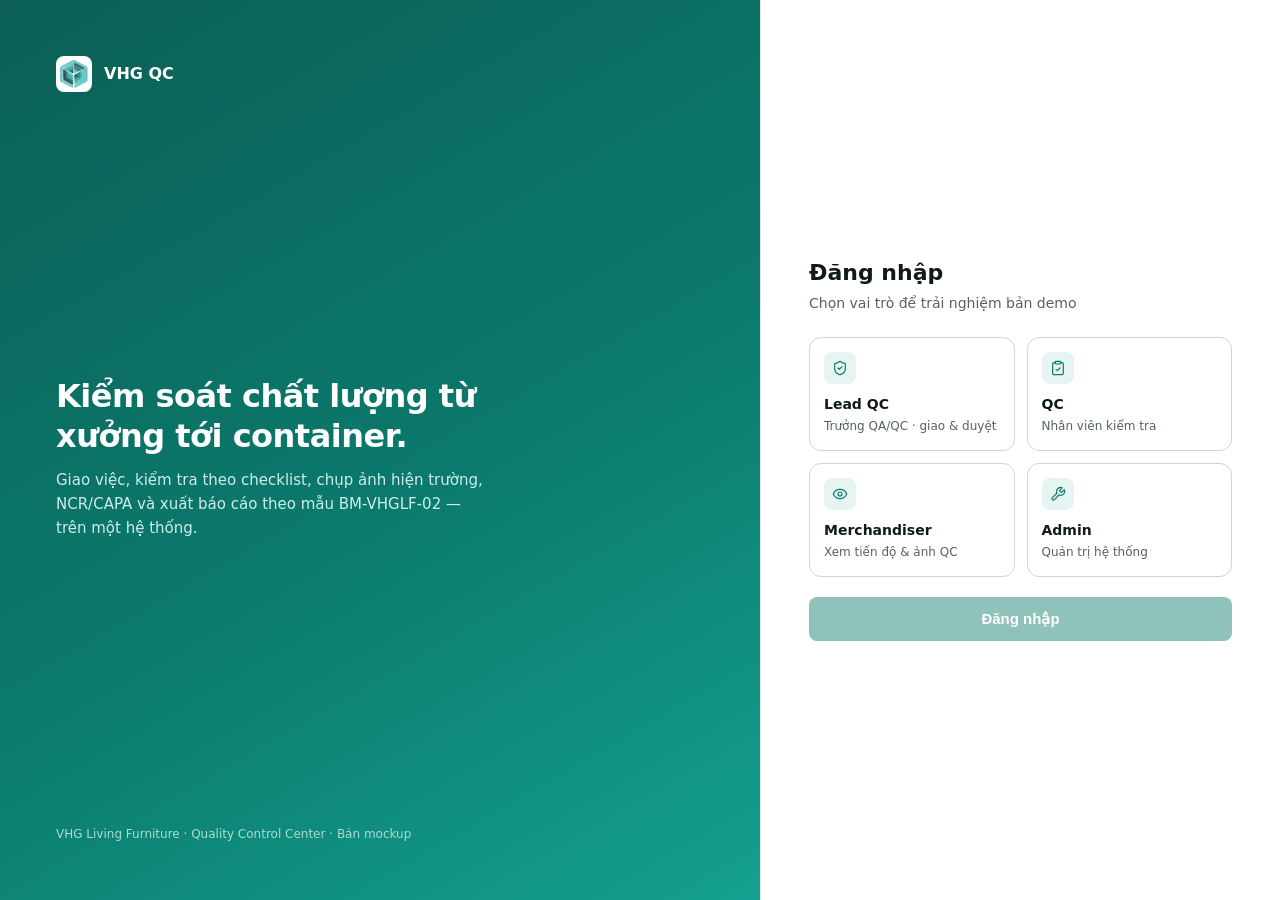
==== commit a1f7296c: "Form Báo cáo trên Chuyền: Loại báo cáo lên trước Thông tin PO Co-Authored-By: Claude Opus 5.5 <norep" ====
--- a/vhg-qc.html
+++ b/vhg-qc.html
@@ -95,6 +95,19 @@
 
 .section-title{font-size:14px;font-weight:600;margin-bottom:12px;color:var(--text)}
 .card{background:var(--card);border-radius:12px;padding:16px;box-shadow:var(--shadow);margin-bottom:10px}
+.if-tog{display:none}
+.m-only{display:none}
+.cc-sum{display:none}
+@media(max-width:640px){
+  .check-card.cc-done:not(.cc-open){padding:10px 12px;cursor:pointer}
+  .check-card.cc-done:not(.cc-open)>:not(.check-label){display:none!important}
+  .check-card.cc-done:not(.cc-open) .check-label{display:flex;gap:8px;margin:0;font-weight:500}
+  .check-card.cc-done:not(.cc-open) .cc-sum{display:inline;margin-left:auto;white-space:nowrap;color:var(--muted);font-size:13px}
+  .m-dup{display:none}
+  .df-head{display:none!important}
+  #header-actions>span:only-child{display:none}
+  .cc-sum b.pass{color:var(--pass)}.cc-sum b.na{color:var(--muted)}
+}
 
 /* Table */
 .tbl-wrap{background:var(--card);border-radius:12px;overflow:hidden;box-shadow:var(--shadow)}
@@ -639,6 +652,52 @@
 /* chữ phụ tối thiểu 12px cho dễ đọc */
 .page-content [style*="font-size:10px"],.page-content [style*="font-size:10.5px"],.page-content [style*="font-size:11px"],.side-panel [style*="font-size:10px"],.side-panel [style*="font-size:11px"]{font-size:12px !important}
 @media (prefers-reduced-motion:reduce){*,*::before,*::after{animation-duration:.01ms !important;transition-duration:.01ms !important;scroll-behavior:auto !important}}
+
+/* ── COMPACT MOBILE LIST ── */
+@media(max-width:640px){
+  table.rt:not(.staff-tbl):not(.rep-type) tr{display:flex;flex-wrap:wrap;align-items:center;column-gap:0;row-gap:3px;padding:11px 12px;margin-bottom:0;border-radius:0;box-shadow:none;border:none;border-bottom:1px solid var(--line)}
+  table.rt:not(.staff-tbl):not(.rep-type) tbody{background:var(--surface);border:1px solid var(--line);border-radius:12px;overflow:hidden}
+  table.rt:not(.staff-tbl):not(.rep-type) tr:last-child{border-bottom:none}
+  table.rt:not(.staff-tbl):not(.rep-type) tr::before{content:'';flex-basis:100%;order:2;height:0}
+  table.rt:not(.staff-tbl):not(.rep-type) td{display:inline-flex;align-items:center;padding:0;order:3;font-size:13px;color:var(--muted);text-align:left;justify-content:flex-start;max-width:100%;white-space:normal!important}
+  table.rt:not(.staff-tbl):not(.rep-type) td::before{display:none!important}
+  table.rt:not(.staff-tbl):not(.rep-type) td:first-child{order:0;flex:1 1 auto;min-width:0;font-size:15px;color:var(--text);padding:0;margin:0;border:none}
+  table.rt:not(.staff-tbl):not(.rep-type) td[data-label="Trạng thái"]{order:1;margin-left:8px}
+  table.rt:not(.staff-tbl):not(.rep-type) td[data-label="Mức độ"]{order:1}
+  table.rt:not(.staff-tbl):not(.rep-type) td.rt-full{order:4;flex-basis:100%;display:block;overflow:hidden;text-overflow:ellipsis;white-space:nowrap!important;max-width:100%!important}
+  table.rt:not(.staff-tbl):not(.rep-type) td.rt-act{order:5;flex-basis:100%;padding-top:6px}
+  table.rt:not(.staff-tbl):not(.rep-type) tr[onclick] td.rt-act .btn-outline{display:none}
+  table.rt:not(.staff-tbl):not(.rep-type) tr[onclick] td.rt-act:not(:has(.btn-primary)){display:none}
+  table.rt td.m-hide{display:none!important}
+  table.rt .badge,table.rt .type-chip{font-size:11px}
+  table.rt:not(.staff-tbl):not(.rep-type) td[colspan]{flex-basis:100%;justify-content:center}
+  .task-row{box-shadow:none;border-radius:0;margin:0!important;border:none;border-bottom:1px solid var(--line);padding:11px 12px!important;flex-direction:row!important;flex-wrap:wrap;align-items:center!important;gap:4px 8px!important;background:var(--surface)}
+  .task-row .task-go{display:none!important}
+  .task-row>.type-chip,.task-row>.badge,.task-row>span:first-child{order:2;font-size:11px}
+  .task-row>div[style*="flex:1"]{order:1;flex:1 1 100%!important}
+  .task-row:first-of-type{border-top-left-radius:12px;border-top-right-radius:12px}
+  .if-tog{display:none}
+  @media(max-width:640px){
+    .insp-filter{grid-template-columns:1fr 44px !important;background:none!important;border:none!important;padding:0!important;box-shadow:none!important}
+    .insp-filter .if-q{grid-column:1 !important;height:44px!important}
+    .insp-filter .if-tog{display:flex;align-items:center;justify-content:center;gap:4px;width:44px;height:44px;border:1px solid var(--line);border-radius:10px;background:var(--surface);color:var(--text);position:relative}
+    .if-tog b{position:absolute;top:-5px;right:-5px;min-width:18px;height:18px;border-radius:9px;background:var(--accent);color:#fff;font-size:11px;line-height:18px;text-align:center}
+    .insp-filter:not(.open) select,.insp-filter:not(.open) #if-presets,.insp-filter:not(.open) .if-foot{display:none !important}
+    .insp-filter.open select:first-of-type{grid-row:2;grid-column:1/-1}
+    .insp-filter.open select:last-of-type{grid-row:4;grid-column:1/-1}
+  }
+  table.rt:not(.staff-tbl):not(.rep-type) tr[onclick] td.rt-act{display:none!important}
+  table.rt:not(.staff-tbl):not(.rep-type) td+td:not([data-label="Trạng thái"]):not(.rt-act):not(.rt-full)::before{display:none!important}
+  table.rt:not(.staff-tbl):not(.rep-type) tr{column-gap:10px}
+  table.rt:not(.staff-tbl):not(.rep-type) td:first-child{flex:1 1 0}
+  table.rt .type-chip{background:none!important;border:none!important;padding:0!important;color:var(--accent)}
+  .task-row .type-chip{background:none;border:none;padding:0;font-size:12px}
+  .task-row>.btn{order:3;min-height:36px}.task-row>.tr-b1{margin-left:auto}
+  .task-row>.badge.open{order:2}
+  tr.m-more{display:none!important}
+  .m-allpo{display:block;order:9;width:100%;margin:4px 0 8px;padding:10px 0;text-align:center;background:none;border:none;color:var(--accent);font-weight:600;font-size:14px}
+  .if-print{flex:0 0 44px!important;padding:0!important}.if-print span{display:none}
+}
 /* ── MOBILE UX LAYER ── */
 #bnav{display:none}
 @media(max-width:640px){
@@ -1466,16 +1525,17 @@
   return {ins,openNCR,sub,appr,rej,pct,label,color,pr,dl:daysLeft(po.etd)};
 }
 const poSort=(a,b)=>{const ta=poTrack(a),tb=poTrack(b);return ta.pr-tb.pr||ta.dl-tb.dl;};
-function poTrackTable(pos){
-  const rows=[...pos].sort(poSort).map(po=>{const t=poTrack(po);
-    return `<tr onclick="showPODetail('${po.id}')" style="cursor:pointer">
+function poTrackTable(pos,lim){
+  const rows=[...pos].sort(poSort).map((po,ix)=>{const t=poTrack(po);
+    return `<tr ${lim&&ix>=lim?'class="m-more"':''} onclick="showPODetail('${po.id}')" style="cursor:pointer">
       <td><strong>${po.id}</strong>${t.openNCR.length?` <span class="badge open" style="font-size:10px">${t.openNCR.length} NCR</span>`:''}</td>
       <td data-label="Sản phẩm">${po.product}<div style="font-size:11px;color:var(--muted)">${po.factory}</div></td>
       <td data-label="Tiến độ" class="rt-full" style="min-width:130px"><div class="progress-bar"><div class="progress-fill" style="width:${t.pct}%;background:${t.pct>=100?'var(--pass)':'var(--accent)'}"></div></div><div style="font-size:11px;color:var(--muted);margin-top:3px">${t.appr.length}/${t.ins.length||0} phiếu đạt</div></td>
       <td data-label="Trạng thái"><span class="badge" style="background:${t.color}1a;color:${t.color}">${t.label}</span></td>
       <td data-label="ETD" style="white-space:nowrap;color:${t.dl<7?'var(--fail)':'var(--muted)'}">${fmtDate(po.etd)}<span style="font-size:11px"> · ${t.dl>=0?`${dLeft(t.dl)}`:`quá hạn ${Math.abs(t.dl)}`}</span></td>
     </tr>`;}).join('')||`<tr><td colspan="5" style="text-align:center;color:var(--muted);padding:20px">Không có PO trong phạm vi của bạn</td></tr>`;
-  return `<div class="tbl-wrap"><table class="rt"><thead><tr><th>PO#</th><th>Sản phẩm / Nhà máy</th><th>Tiến độ</th><th>Trạng thái</th><th>ETD</th></tr></thead><tbody>${rows}</tbody></table></div>`;
+  const more=lim&&pos.length>lim?`<button class="m-only m-allpo" onclick="navigate('pos')">Xem tất cả ${pos.length} PO ›</button>`:'';
+  return `<div class="tbl-wrap"><table class="rt"><thead><tr><th>PO#</th><th>Sản phẩm / Nhà máy</th><th>Tiến độ</th><th>Trạng thái</th><th>ETD</th></tr></thead><tbody>${rows}</tbody></table></div>`+more;
 }
 
 // QC: việc cần làm, bị trả lại nổi bật, vấn đề liên quan
@@ -1487,17 +1547,17 @@
   const waiting = assigned.filter(i=>i.status==='submitted');
   const myNCR = visNCRs().filter(n=>n.status!=='closed');
   const row = (ins,tag,view)=>{const po=getPO(ins.poId);const dl=daysLeft(ins.dueDate);const over=dl<0;
-    return `<div class="card" style="display:flex;align-items:center;gap:14px;cursor:pointer" onclick="${view?`showInspDetail('${ins.id}')`:`startInspection('${ins.id}')`}">
+    return `<div class="card task-row" style="display:flex;align-items:center;gap:14px;cursor:pointer" onclick="${view?`showInspDetail('${ins.id}')`:`startInspection('${ins.id}')`}">
       ${typeChip(ins.type)}
       <div style="flex:1;min-width:0"><div style="font-weight:600">${ins.poId} · ${po.product}</div>
       <div style="font-size:12px;color:var(--muted);margin-top:2px">${po.factory} · ${getUser(ins.assignedTo).name} · Hạn ${fmtDate(ins.dueDate)} ${over&&!view?`<span style="color:var(--fail);font-weight:600">· quá hạn ${Math.abs(dl)} ngày</span>`:`· ${dLeft(dl)}`}</div></div>
       ${tag}
-      <button class="btn ${view?'btn-outline':'btn-primary'} btn-sm">${view?'Xem':ins.status==='rejected'?'Sửa lại →':ins.status==='draft'?'Tiếp tục →':'Bắt đầu →'}</button>
+      <button class="btn task-go ${view?'btn-outline':'btn-primary'} btn-sm">${view?'Xem':ins.status==='rejected'?'Sửa lại →':ins.status==='draft'?'Tiếp tục →':'Bắt đầu →'}</button>
     </div>`;};
   const rejHtml = rejected.map(i=>row(i,'<span class="badge rejected">Bị trả lại</span>')).join('');
   const todoHtml = todo.map(i=>row(i,'')).join('')||'<div class="empty-state"><div class="es-icon">🎉</div><p>Không còn việc chờ làm</p></div>';
   const followHtml = following.map(i=>row(i,'<span class="badge na">👁 Theo dõi</span>',true)).join('');
-  const ncrHtml = myNCR.map(n=>`<div class="card" style="display:flex;align-items:center;gap:12px;cursor:pointer" onclick="showNCRDetail('${n.id}')">${sevBadge(n.severity)}<div style="flex:1;min-width:0"><div style="font-weight:600">${n.id} · ${n.poId}</div><div style="font-size:12px;color:var(--muted)">${(n.desc||'').substring(0,70)}…</div></div>${ncrBadge(n.status)}</div>`).join('')||'<div style="color:var(--muted);font-size:13px;padding:8px 0">Không có vấn đề liên quan</div>';
+  const ncrHtml = myNCR.map(n=>`<div class="card task-row" style="display:flex;align-items:center;gap:12px;cursor:pointer" onclick="showNCRDetail('${n.id}')">${sevBadge(n.severity)}<div style="flex:1;min-width:0"><div style="font-weight:600">${n.id} · ${n.poId}</div><div style="font-size:12px;color:var(--muted)">${(n.desc||'').substring(0,70)}…</div></div>${ncrBadge(n.status)}</div>`).join('')||'<div style="color:var(--muted);font-size:13px;padding:8px 0">Không có vấn đề liên quan</div>';
   setPage('Tổng quan', `
     <div class="kpi-row">
       ${kpi('teal','Việc cần làm',todo.length,'inspections')}
@@ -1544,28 +1604,28 @@
   const cards = submitted.map(ins=>{
     const po=getPO(ins.poId), u=getUser(ins.assignedTo);
     const hasNCR = DB.ncrs.some(n=>n.inspId===ins.id&&n.status!=='closed');
-    return `<div class="card" style="display:flex;align-items:center;gap:14px;cursor:pointer" onclick="showInspDetail('${ins.id}')">
+    return `<div class="card task-row" style="display:flex;align-items:center;gap:14px;cursor:pointer" onclick="showInspDetail('${ins.id}')">
       ${typeChip(ins.type)}
       <div style="flex:1">
         <div style="font-weight:600">${ins.poId} · ${po.product}</div>
         <div style="font-size:12px;color:var(--muted);margin-top:2px">${u.name} · Nộp ${timeAgo(ins.submittedAt)}</div>
       </div>
       ${hasNCR?'<span class="badge open" style="font-size:10px">NCR mở</span>':''}
-      <button class="btn btn-success btn-sm" onclick="event.stopPropagation();quickApprove('${ins.id}')">✓ Duyệt</button>
+      <button class="btn btn-success btn-sm tr-b1" onclick="event.stopPropagation();quickApprove('${ins.id}')">✓ Duyệt</button>
       <button class="btn btn-outline btn-sm" onclick="event.stopPropagation();showRejectModal('${ins.id}')">✗ Trả lại</button>
     </div>`;
   }).join('') || '<div class="empty-state"><div class="es-icon">✅</div><p>Không có phiếu chờ duyệt</p></div>';
 
   const ncrCards = ncrOpen.map(n=>{
     const po=getPO(n.poId);
-    return `<div class="card" style="display:flex;align-items:center;gap:12px;cursor:pointer" onclick="showNCRDetail('${n.id}')">
+    return `<div class="card task-row" style="display:flex;align-items:center;gap:12px;cursor:pointer" onclick="showNCRDetail('${n.id}')">
       ${sevBadge(n.severity)}
       <div style="flex:1">
         <div style="font-weight:600">${n.id} · ${n.poId}</div>
         <div style="font-size:12px;color:var(--muted);margin-top:2px">${n.desc.substring(0,60)}...</div>
       </div>
       <span style="font-size:11px;color:var(--muted)">${timeAgo(n.createdAt)}</span>
-      <button class="btn btn-outline btn-sm">Xem</button>
+      <button class="btn btn-outline btn-sm task-go">Xem</button>
     </div>`;
   }).join('') || '<div style="color:var(--muted);font-size:13px;padding:12px 0">Không có vấn đề mở</div>';
 
@@ -1579,7 +1639,7 @@
     <div class="section-title">Cần duyệt ngay</div>
     ${cards}
     <div class="section-title" style="margin-top:20px">Theo dõi PO</div>
-    ${poTrackTable(visPOs())}
+    ${poTrackTable(visPOs(),5)}
     <div class="section-title" style="margin-top:20px">Vấn đề chưa đóng</div>
     ${ncrCards}
   `);
@@ -1740,7 +1800,7 @@
       <td data-label="Điểm"><span style="font-weight:700;color:${pct>=80?'var(--pass)':pct>=60?'var(--warn)':'var(--fail)'}">${pct}%</span></td>
       <td class="rt-act" style="display:flex;gap:6px;align-items:center">
         ${hasNCR?'<span class="badge open" style="font-size:10px;flex:none">NCR</span>':''}
-        <button class="btn btn-success btn-sm" onclick="event.stopPropagation();quickApprove('${ins.id}')">✓ Duyệt</button>
+        <button class="btn btn-success btn-sm tr-b1" onclick="event.stopPropagation();quickApprove('${ins.id}')">✓ Duyệt</button>
         <button class="btn btn-danger btn-sm" onclick="event.stopPropagation();showRejectModal('${ins.id}')">✗ Trả lại</button>
       </td>
     </tr>`;
@@ -2092,7 +2152,7 @@
         ${ins.status==='draft'&&ins.checklistItems?`<div class="progress-bar" style="margin-top:6px"><div class="progress-fill" style="width:${pc.pass/pc.total*100}%"></div></div>
         <div style="font-size:11px;color:var(--muted);margin-top:2px">${pc.pass}/${pc.total} đã đánh giá</div>`:''}
       </div>
-      <button class="btn btn-primary" onclick="startInspection('${ins.id}')">${ins.status==='draft'?'Tiếp tục →':'Bắt đầu →'}</button>
+      <button class="btn btn-primary" onclick="event.stopPropagation();startInspection('${ins.id}')">${ins.status==='draft'?'Tiếp tục →':'Bắt đầu →'}</button>
     </div>`;
   }).join('');
   setPage('Việc của tôi', cards);
@@ -2119,12 +2179,12 @@
   document.getElementById('header-actions').innerHTML = `<span style="font-size:13px;color:var(--muted)"><strong style="color:var(--text)">${answered}/${total}</strong> đã đánh giá</span>`;
 
   const items = ins.checklistItems.map((item,idx)=>`
-    <div class="check-card ${item.result?item.result+'-state':''}" id="cc-${idx}">
-      <div class="check-label">${idx+1}. ${item.label}</div>
+    <div class="check-card ${item.result?item.result+'-state':''} ${item.result==='pass'||item.result==='na'?'cc-done':''}" id="cc-${idx}" onclick="if(this.classList.contains('cc-done')&&!this.classList.contains('cc-open')){this.classList.add('cc-open')}">
+      <div class="check-label">${idx+1}. ${item.label}<span class="cc-sum">${item.value?esc(String(item.value))+' · ':''}<b class="${item.result}">${item.result==='pass'?'✓ Đạt':item.result==='na'?'N/A':''}</b></span></div>
       ${item.spec?`<div style="font-size:11px;color:var(--muted);margin-bottom:8px;line-height:1.4">📐 ${item.spec}</div>`:''}
       ${item.type==='number'?`<div style="margin-bottom:8px;display:flex;align-items:center;gap:8px">
         <input class="form-input" style="width:140px;padding:5px 8px;font-size:13px" type="text" placeholder="Giá trị đo..." value="${item.value||''}" oninput="setItemValue('${id}',${idx},this.value)">
-        <span style="font-size:12px;color:var(--muted)">Tiêu chuẩn: ${item.spec||'—'}</span>
+        <span class="${item.spec?'m-dup':''}" style="font-size:12px;color:var(--muted)">Tiêu chuẩn: ${item.spec||'—'}</span>
       </div>`:''}
       <div class="check-btns">
         <button class="check-btn pass-btn ${item.result==='pass'?'active':''}" onclick="setResult('${id}',${idx},'pass')">ĐẠT</button>
@@ -2253,15 +2313,16 @@
     const rows = insps.map(ins=>{
       const pc=passCount(ins.checklistItems);
       const od=ins.dueDate&&new Date(ins.dueDate)<today&&!['submitted','approved'].includes(ins.status);
-      return `<tr>
+      const act=['pending','draft','rejected'].includes(ins.status)?`startInspection('${ins.id}')`:`showInspDetail('${ins.id}')`;
+      return `<tr onclick="${act}" style="cursor:pointer">
         <td><strong>${ins.id}</strong></td>
         <td data-label="Loại">${typeChip(ins.type)}</td>
         <td data-label="PO">${ins.poId}</td>
-        <td data-label="Tạo lúc" style="white-space:nowrap">${fmtDT(insCreated(ins))}</td>
+        <td data-label="Tạo lúc" class="m-hide" style="white-space:nowrap">${fmtDT(insCreated(ins))}</td>
         <td data-label="Hạn" style="white-space:nowrap;${od?'color:var(--fail);font-weight:600':''}">${fmtDate(ins.dueDate)}${od?' · Quá hạn':''}</td>
-        <td data-label="Đạt">${ins.checklistItems?`${pc.pass}/${pc.total}`:'—'}</td>
+        <td data-label="Đạt" class="${ins.checklistItems?'':'m-hide'}">${ins.checklistItems?`${pc.pass}/${pc.total} đạt`:'—'}</td>
         <td data-label="Trạng thái">${statusBadge(ins.status)}</td>
-        <td class="rt-act">${ins.status==='pending'||ins.status==='draft'?`<button class="btn btn-primary btn-sm" onclick="startInspection('${ins.id}')">${ins.status==='draft'?'Tiếp tục':'Bắt đầu'}</button>`:ins.status==='rejected'?`<button class="btn btn-primary btn-sm" onclick="startInspection('${ins.id}')">Sửa lại</button>`:`<button class="btn btn-outline btn-sm" onclick="showInspDetail('${ins.id}')">Xem</button>`}</td>
+        <td class="rt-act">${ins.status==='pending'||ins.status==='draft'?`<button class="btn btn-primary btn-sm" onclick="event.stopPropagation();startInspection('${ins.id}')">${ins.status==='draft'?'Tiếp tục':'Bắt đầu'}</button>`:ins.status==='rejected'?`<button class="btn btn-primary btn-sm" onclick="event.stopPropagation();startInspection('${ins.id}')">Sửa lại</button>`:`<button class="btn btn-outline btn-sm" onclick="event.stopPropagation();showInspDetail('${ins.id}')">Xem</button>`}</td>
       </tr>`;
     }).join('') || `<tr><td colspan="8" style="text-align:center;color:var(--muted);padding:20px">Không có phiếu phù hợp bộ lọc</td></tr>`;
 
@@ -2269,6 +2330,7 @@
       `<div class="tab ${t===F.tab?'active':''}" onclick="switchInspTab('${t}')">${tabLabels[t]} <span style="color:var(--muted);font-weight:400">${mine.filter(i=>inTab(i,t)).length}</span></div>`).join('');
     document.querySelector('#insp-table tbody').innerHTML = rows;
     document.getElementById('if-count').textContent = `${insps.length} phiếu`;
+    {const n=(F.type?1:0)+(F.preset?1:0)+(F.sort!=='created-desc'?1:0),b=document.getElementById('if-n');if(b){b.textContent=n||'';b.style.display=n?'':'none';}}
     document.querySelectorAll('#if-presets .chip').forEach(c=>c.classList.toggle('active',c.dataset.p===F.preset));
   }
   window.switchInspTab = drawTab;
@@ -2282,6 +2344,7 @@
     <div class="tabs" id="insp-tabs"></div>
     <div class="card insp-filter" style="padding:12px 14px;margin-bottom:12px;display:flex;flex-wrap:wrap;gap:8px;align-items:center">
       <input class="form-input if-q" style="width:200px;padding:7px 10px;font-size:13px" placeholder="Tìm mã phiếu, PO…" value="${esc(F.q)}" oninput="setInspF('q',this.value)">
+      <button class="if-tog" type="button" aria-label="Bộ lọc" onclick="this.closest('.insp-filter').classList.toggle('open')"><svg width="18" height="18" viewBox="0 0 24 24" fill="none" stroke="currentColor" stroke-width="2" stroke-linecap="round"><path d="M4 6h16M7 12h10M10 18h4"/></svg><b id="if-n"></b></button>
       <select ${ctl} onchange="setInspF('type',this.value)"><option value="">Tất cả loại phiếu</option>${typeOpts}</select>
       <span id="if-presets" style="display:flex;gap:6px;flex-wrap:wrap">${presets.map(([p,l])=>`<button class="chip" data-p="${p}" onclick="setInspF('preset','${p}')">${l}</button>`).join('')}</span>
       <select ${ctl} onchange="setInspF('sort',this.value)">
@@ -2848,7 +2911,8 @@
 window.addFollower=(k,id,uid)=>{ if(!uid) return; const o=folTarget(k,id); o.followers=o.followers||[];
   if(!o.followers.includes(uid)) o.followers.push(uid);
   notify([uid],`${ME.name} đã thêm bạn theo dõi ${id}`,{kind:k,id});
-  saveDB(); toast(`Đã thêm ${getUser(uid).name}`,'success'); reopenObj(k,id); };
+  notify([o.assignedTo,o.createdBy,o.owner,...o.followers].filter(x=>x&&x!==uid),(uid===ME.id?`${ME.name} đã theo dõi ${id}`:`${ME.name} đã thêm ${getUser(uid).name} theo dõi ${id}`),{kind:k,id});
+  saveDB(); if(window.innerWidth>640) toast(`Đã thêm ${getUser(uid).name}`,'success'); reopenObj(k,id); if(typeof updateBell==='function') updateBell(); };
 
 function refreshAll(){
   const re=window._lastPanel;
@@ -3422,7 +3486,7 @@
 const DIR_COLS=['No.# Item#','Description / Mô tả','Item# Code','Q.ty Order / SL đơn hàng','Q.ty Inspection / SL kiểm','Critical / Nghiêm trọng','Major / Lỗi nặng','Minor / Lỗi nhẹ','Q.ty Rejected / SL từ chối','Remark / Ghi chú',''];
 function dirHtml(ins,ro){
   const id=ins.id,D=ins.doc,H=D.header,P='doc.header.',f=(k)=>inp(id,P+k,H[k],ro);
-  let h=`<div class="df-box"><b>Loại báo cáo:</b> ${ro?`<b>${esc(H.mode)}</b>`:`<div class="ppf" style="display:inline-flex">${['Inline','Final','Re-Final'].map(m=>`<button type="button" class="ppf-b pending ${H.mode===m?'on':''}" onclick="dfSet('${id}','doc.header.mode','${m}',1)">${m}</button>`).join('')}</div>`}</div>`;
+  let h=`<div class="df-box df-mode"><b>Loại báo cáo:</b> ${ro?`<b>${esc(H.mode)}</b>`:`<div class="ppf" style="display:inline-flex">${['Inline','Final','Re-Final'].map(m=>`<button type="button" class="ppf-b pending ${H.mode===m?'on':''}" onclick="dfSet('${id}','doc.header.mode','${m}',1)">${m}</button>`).join('')}</div>`}</div>`;
   h+=kv([[['FACTORY (NHÀ MÁY)',f('factory')],['DATE (NGÀY)',f('date')]],[['CUSTOMER (KHÁCH HÀNG)',f('customer')],['COLOR CODE / Mã màu',f('color')]],[['FINISHING SUPPLIERS',f('supplier')],['Collection Range',f('collection')]],[['REPORTED BY',f('reportedBy')],['REVIEW / APPROVED BY',f('approvedBy')]]]);
   h+=dirRowsTbl(ins,ro,'doc.rows',DIR_COLS);
   h+=secH('CONTROL PLAN ON PROCESS');
@@ -3480,7 +3544,7 @@
 }
 function poInfoBlock(ins){
   const ids=ins.pos&&ins.pos.length?ins.pos:[ins.poId];
-  const open=(()=>{try{return localStorage.getItem('vhg-poinfo-open')!=='0'}catch(e){return true}})();
+  const open=(()=>{let v=null;try{v=localStorage.getItem('vhg-poinfo-open')}catch(e){}return innerWidth<=640?v==='1':v!=='0'})();
   const body=ids.map(pid=>{const po=getPO(pid);if(!po)return '';const L=po.lines||[];const dl=daysLeft(po.etd);
     const meta=`<div class="pi-meta">${ids.length>1?`<span><b>${esc(po.id)}</b></span>`:''}<span><i>Nhà máy</i>${esc(po.factory)}</span><span><i>Người mua</i>${esc(po.buyer)}</span><span><i>ETD</i><b style="color:${dl<7?'var(--fail)':'var(--text)'}">${fmtDate(po.etd)}</b> <em style="color:${dl<7?'var(--fail)':'var(--muted)'}">${dLeft(dl)}</em></span></div>`;
     const tot=L.reduce((a,l)=>a+(+l.qty||0),0),unit=[...new Set(L.map(l=>l.unit).filter(Boolean))];
@@ -3503,7 +3567,7 @@
     <div class="card" style="margin-top:16px"><div class="check-label">📷 Ảnh hiện trường khác</div>${phBlock(id,'photos',ins.photos,false,'📷 Chụp / tải ảnh')}</div></div>
     <div class="insp-footer"><div class="if-prog"><div class="insp-progress"><strong>${answered}/${total}</strong> đã đánh giá · ${pct}% · Kết luận: <b>${CONCL[ins.doc.conclusion]||'chưa chọn'}</b></div>
       <div class="progress-bar" style="width:200px;margin-top:4px"><div class="progress-fill" style="width:${pct}%"></div></div></div>
-      <div class="if-acts" style="display:flex;gap:8px"><button class="btn btn-outline" onclick="printReport('${id}')">📄 Xem mẫu in</button><button class="btn btn-outline" onclick="saveDraft('${id}')">Lưu nháp</button><button class="btn btn-primary" onclick="submitInsp('${id}')">Nộp phiếu →</button></div></div>`;
+      <div class="if-acts" style="display:flex;gap:8px"><button class="btn btn-outline if-print" aria-label="Xem mẫu in" title="Xem mẫu in" onclick="printReport('${id}')">📄<span> Xem mẫu in</span></button><button class="btn btn-outline" onclick="saveDraft('${id}')">Lưu nháp</button><button class="btn btn-primary" onclick="submitInsp('${id}')">Nộp phiếu →</button></div></div>`;
 }
 
 // ── overrides ──
@@ -4084,6 +4148,10 @@
   // icon-button thiếu tên
   document.querySelectorAll('button').forEach(b=>{if(!b.getAttribute('aria-label')&&!b.textContent.trim()&&b.title)b.setAttribute('aria-label',b.title);});
 })();
+// Loại báo cáo lên trước Thông tin PO
+function hoistMode(){const pi=document.getElementById('po-info'),root=document.getElementById('df-root');if(!pi||!root)return;const m=root.querySelector('.df-mode');if(!m)return;document.querySelectorAll('#page-content > .df-mode').forEach(x=>x.remove());pi.before(m);}
+{const _a=window.rerenderDoc;window.rerenderDoc=rerenderDoc=function(){const r=_a.apply(this,arguments);hoistMode();return r};
+ const _b=window.renderDocForm||renderDocForm;window.renderDocForm=renderDocForm=function(){const r=_b.apply(this,arguments);hoistMode();return r};}
 // ── INIT ──
 loadDB();
 saveDB();
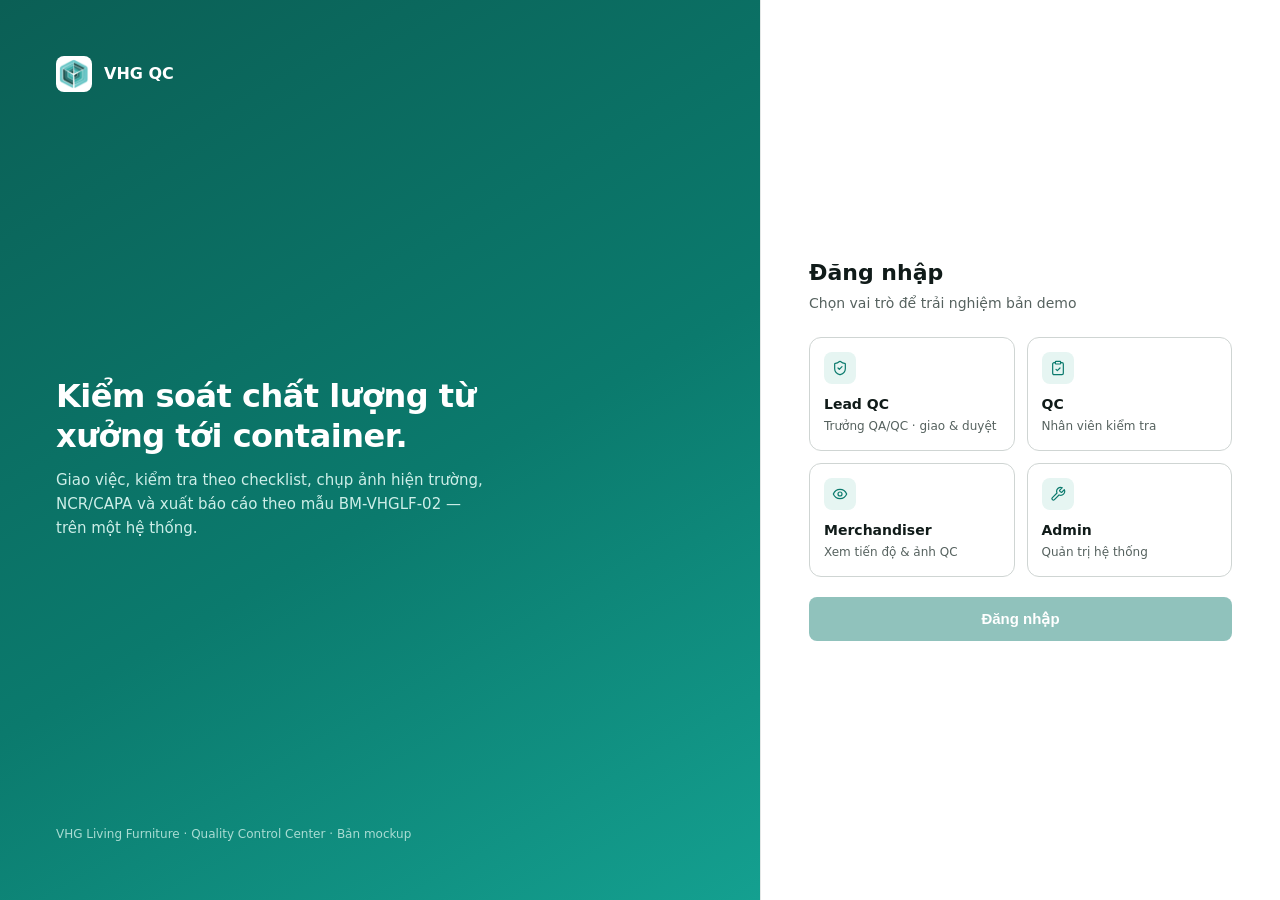
==== commit b00a061d: "Mobile: form ảnh công đoạn xếp 1 cột, sửa ô ngày tràn trên iOS Co-Authored-By: Claude Opus 5.5 <nore" ====
--- a/vhg-qc.html
+++ b/vhg-qc.html
@@ -105,6 +105,10 @@
   .check-card.cc-done:not(.cc-open) .cc-sum{display:inline;margin-left:auto;white-space:nowrap;color:var(--muted);font-size:13px}
   .m-dup{display:none}
   .df-head{display:none!important}
+  .m-hide2{display:none!important}
+  .phl-g{grid-template-columns:minmax(0,1fr)!important}
+  .phl-g>div{min-width:0}
+  input[type=date].form-input,input[type=date]{width:100%;min-width:0;max-width:100%;-webkit-appearance:none;appearance:none;box-sizing:border-box;min-height:44px}
   #header-actions>span:only-child{display:none}
   .cc-sum b.pass{color:var(--pass)}.cc-sum b.na{color:var(--muted)}
 }
@@ -3043,11 +3047,11 @@
   document.getElementById('header-actions').innerHTML=`<span style="font-size:13px;color:var(--muted)"><strong style="color:var(--text)">${done}/${ins.stages.length}</strong> công đoạn</span>`;
   const cards=ins.stages.map((s,k)=>`<div class="check-card ${s.photos.length||s.desc?'pass-state':''}">
     <div class="check-label">${k+1}. ${s.name}</div>
-    <div style="display:grid;grid-template-columns:160px 1fr;gap:10px;align-items:start">
+    <div class="phl-g" style="display:grid;grid-template-columns:160px 1fr;gap:10px;align-items:start">
       <div><label class="form-label">Ngày</label><input type="date" class="form-input" value="${s.date}" onchange="setStage('${id}',${k},'date',this.value)"></div>
       <div><label class="form-label">Mô tả</label><textarea class="check-note" style="margin:0" oninput="setStage('${id}',${k},'desc',this.value)">${esc(s.desc)}</textarea></div>
     </div>
-    <div style="display:grid;grid-template-columns:1fr 1fr;gap:10px;margin-top:8px">
+    <div class="phl-g" style="display:grid;grid-template-columns:1fr 1fr;gap:10px;margin-top:8px">
       <div><label class="form-label">Vấn đề</label><textarea class="check-note" style="margin:0" oninput="setStage('${id}',${k},'issue',this.value)">${esc(s.issue)}</textarea></div>
       <div><label class="form-label">Cách xử lý</label><textarea class="check-note" style="margin:0" oninput="setStage('${id}',${k},'fix',this.value)">${esc(s.fix)}</textarea></div>
     </div>
@@ -3055,7 +3059,7 @@
     ${thumbsHtml(s.photos,j=>`delStagePhoto('${id}',${k},${j})`)}
   </div>`).join('');
   document.getElementById('page-content').innerHTML=`<div style="max-width:760px;padding-bottom:80px">
-    <div class="card" style="font-size:13px;color:var(--muted)">Báo cáo ảnh theo công đoạn cho hàng mẫu door/frame (khung, cửa, mặt hộc). Mỗi công đoạn ghi ngày, ảnh, mô tả, vấn đề và cách xử lý.</div>${cards}</div>
+    <div class="card m-hide2" style="font-size:13px;color:var(--muted)">Báo cáo ảnh theo công đoạn cho hàng mẫu door/frame (khung, cửa, mặt hộc). Mỗi công đoạn ghi ngày, ảnh, mô tả, vấn đề và cách xử lý.</div>${cards}</div>
     <div class="insp-footer"><div class="insp-progress"><strong>${done}/${ins.stages.length}</strong> công đoạn đã ghi nhận</div>
     <div style="display:flex;gap:8px"><button class="btn btn-outline" onclick="saveDraft('${id}')">Lưu nháp</button><button class="btn btn-primary" onclick="submitInsp('${id}')">Nộp báo cáo →</button></div></div>`;
 }
